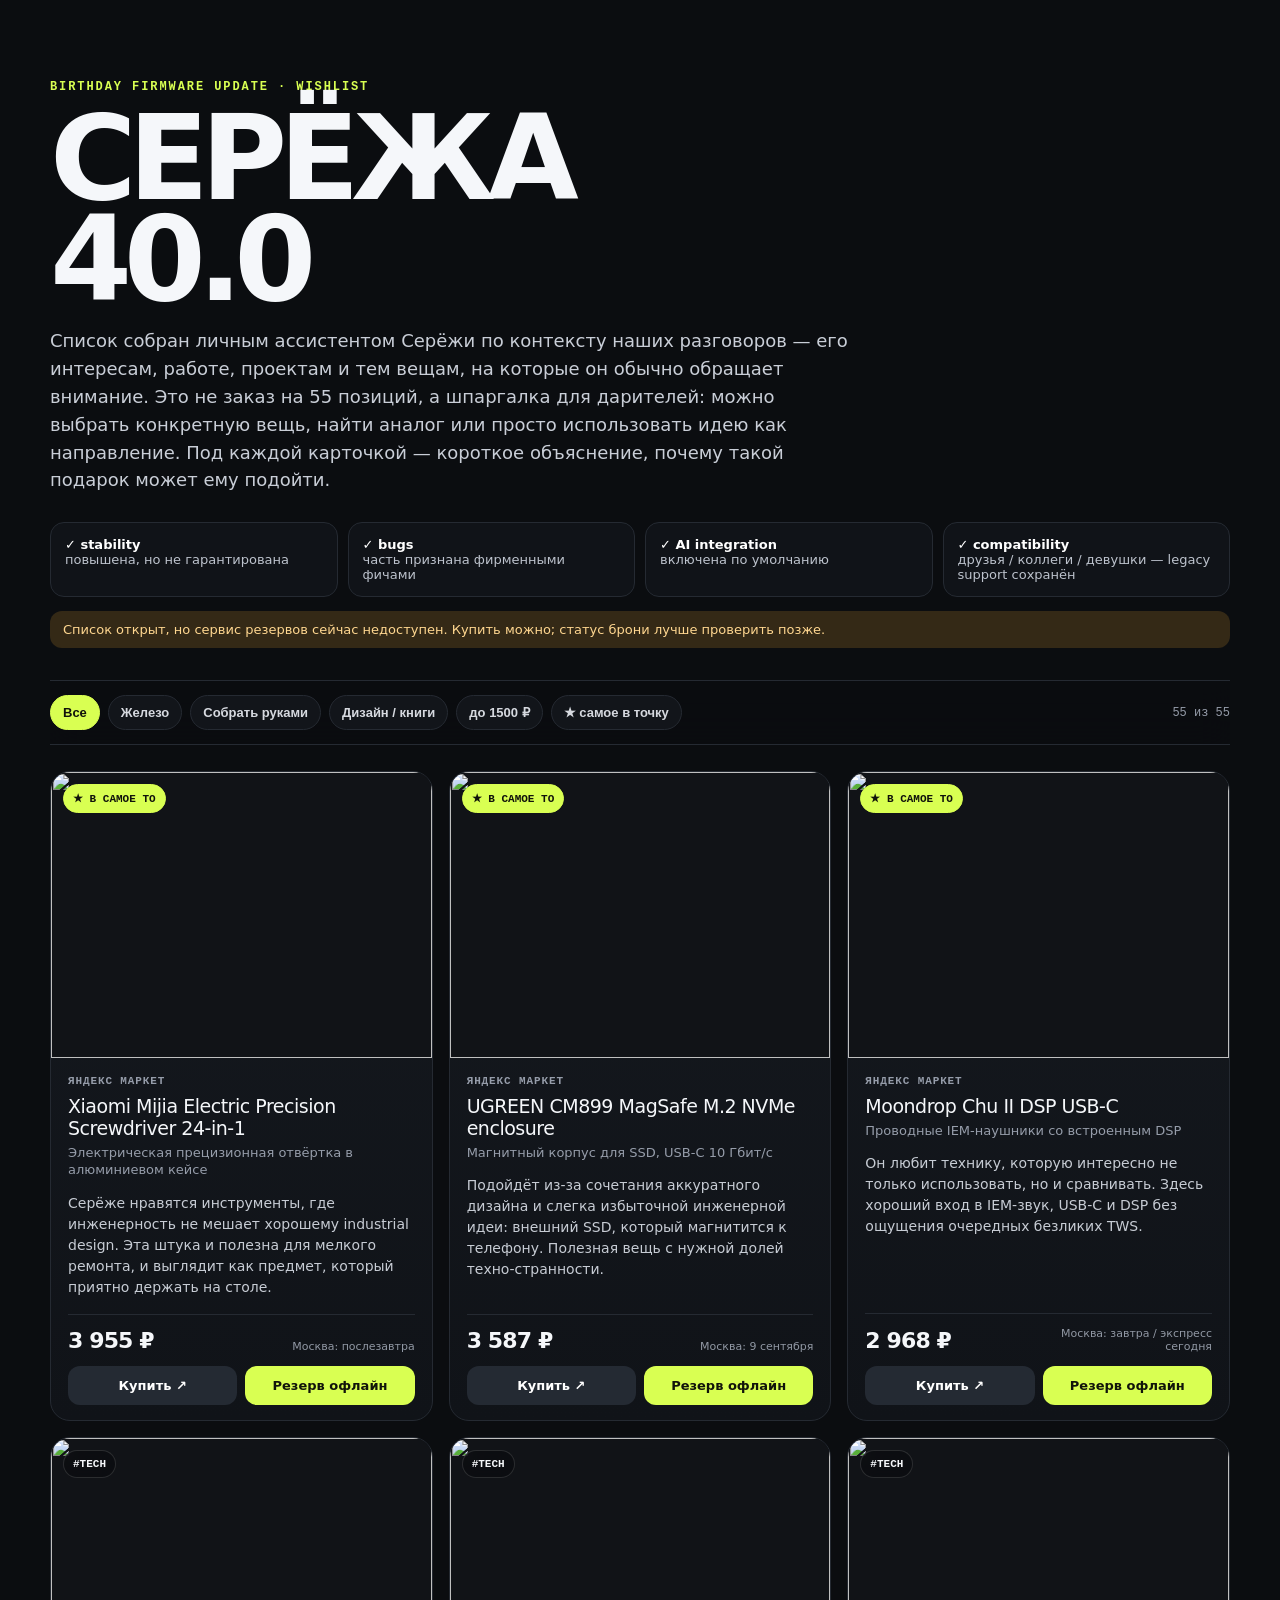
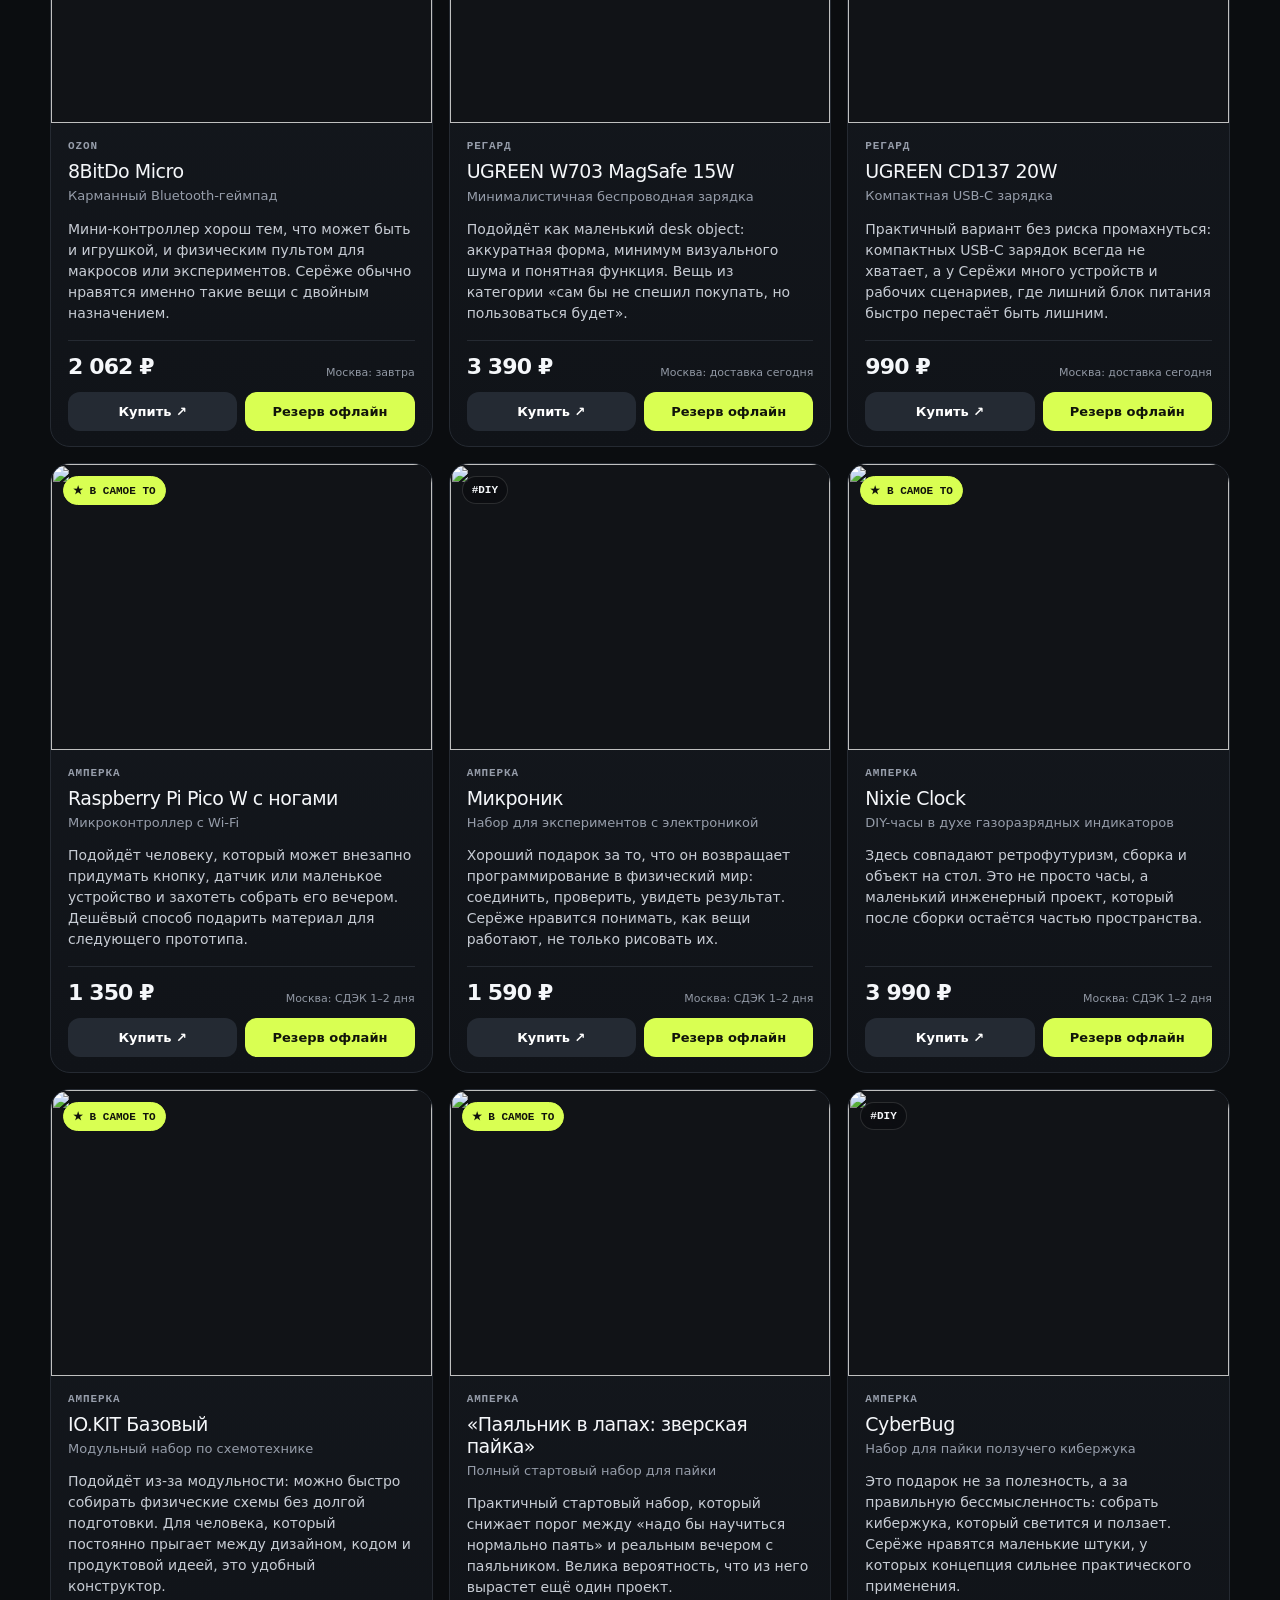
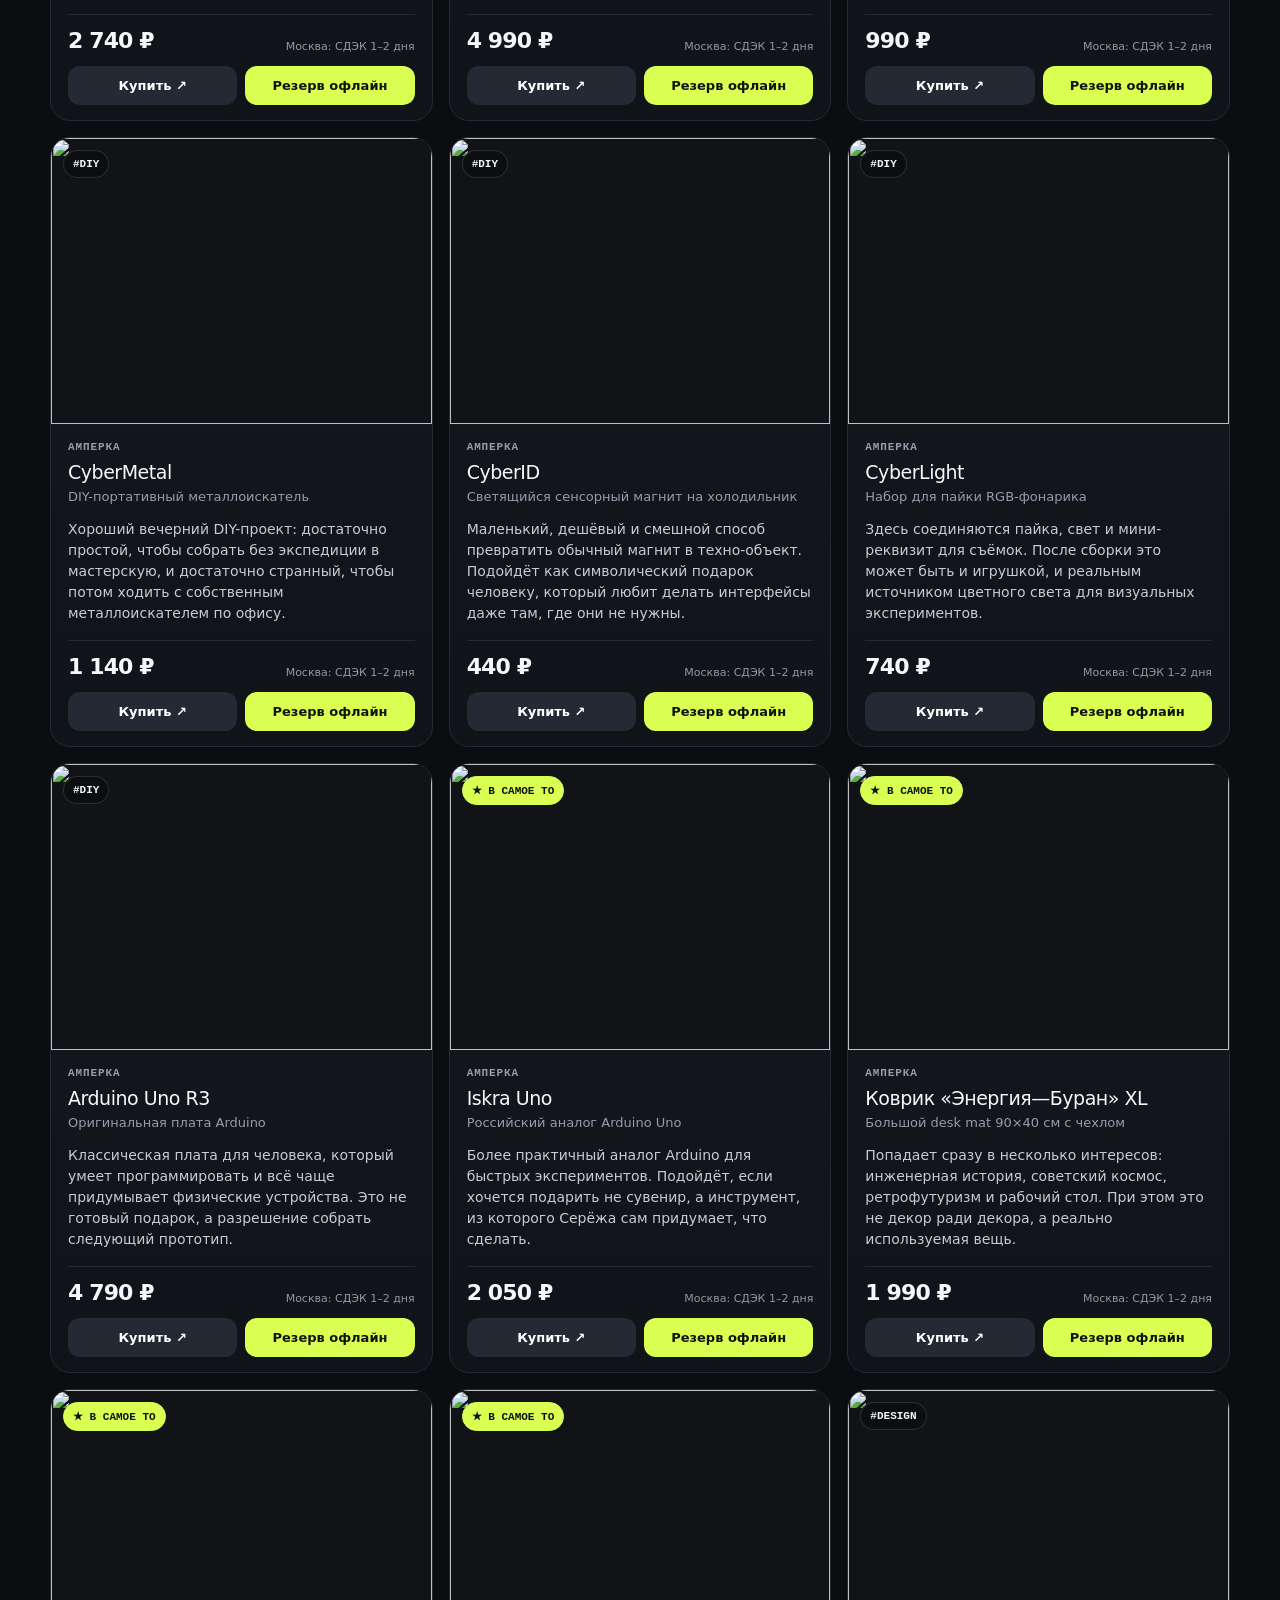
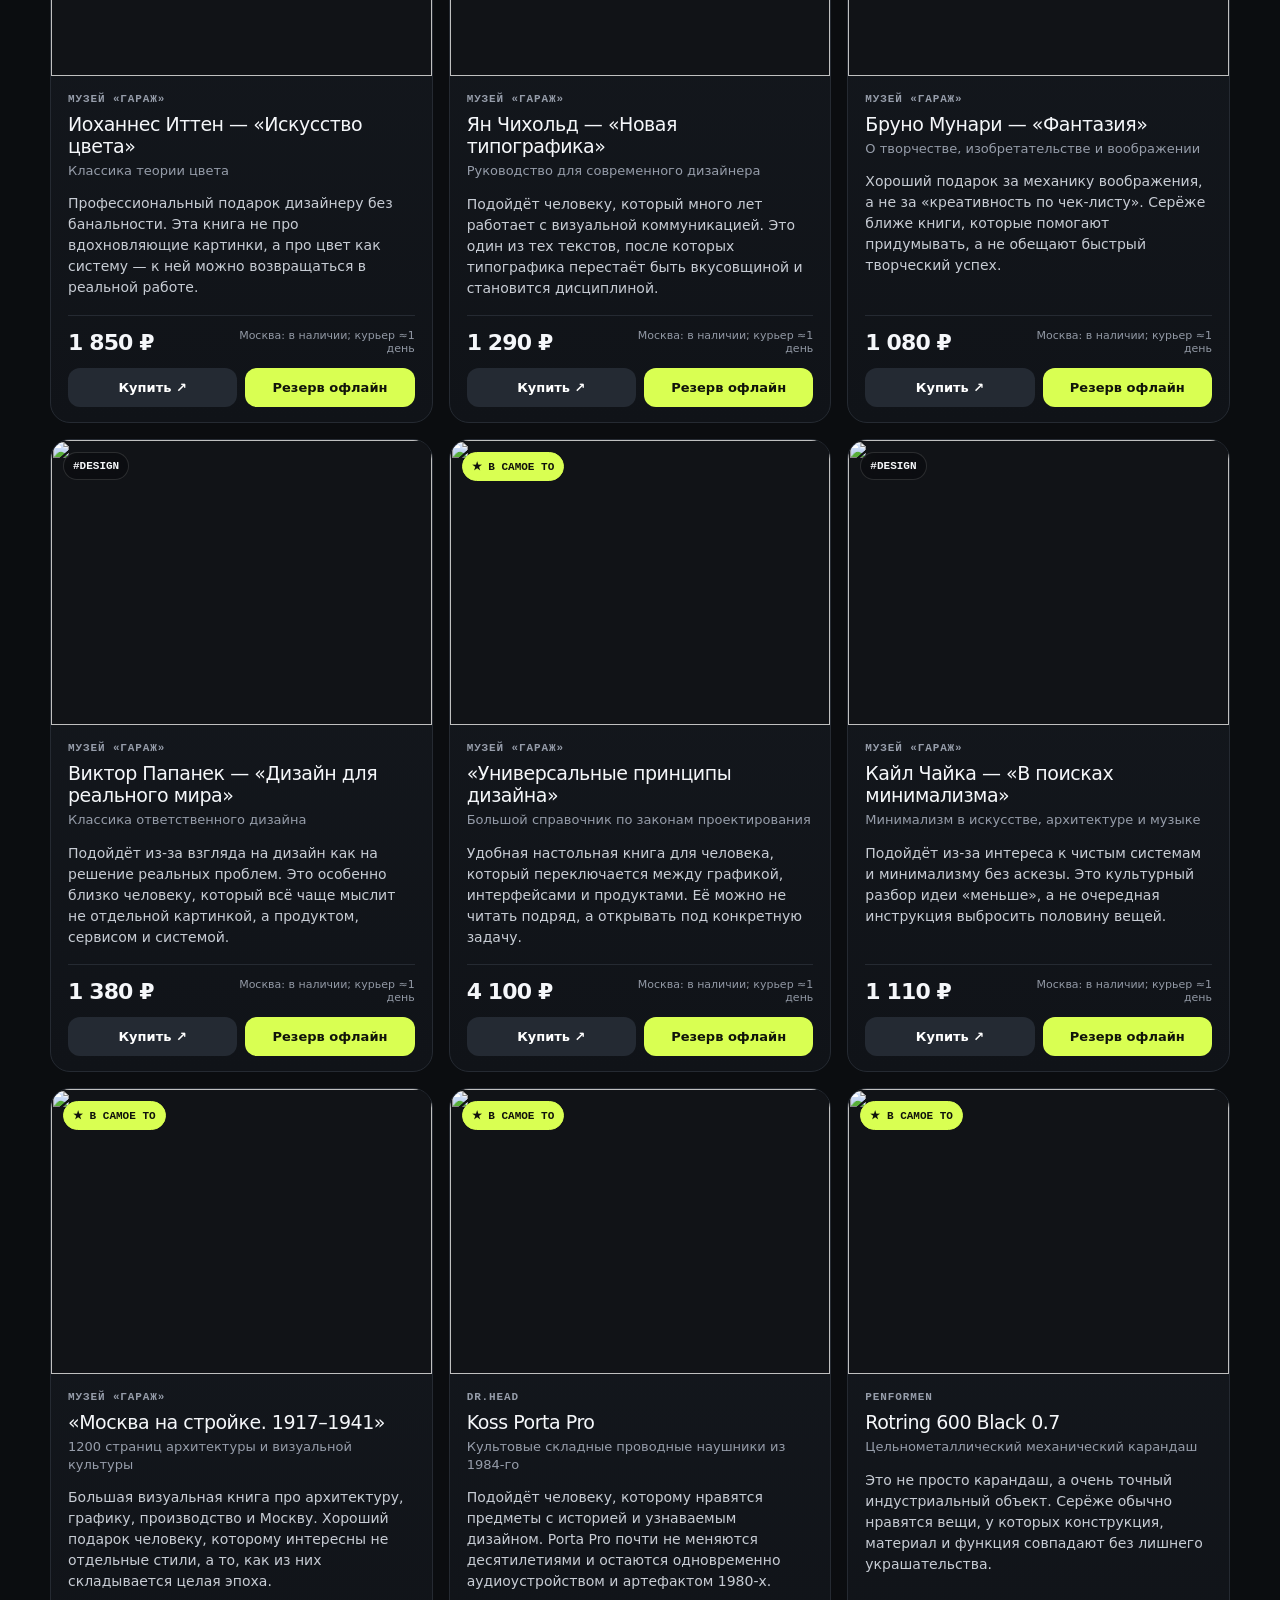
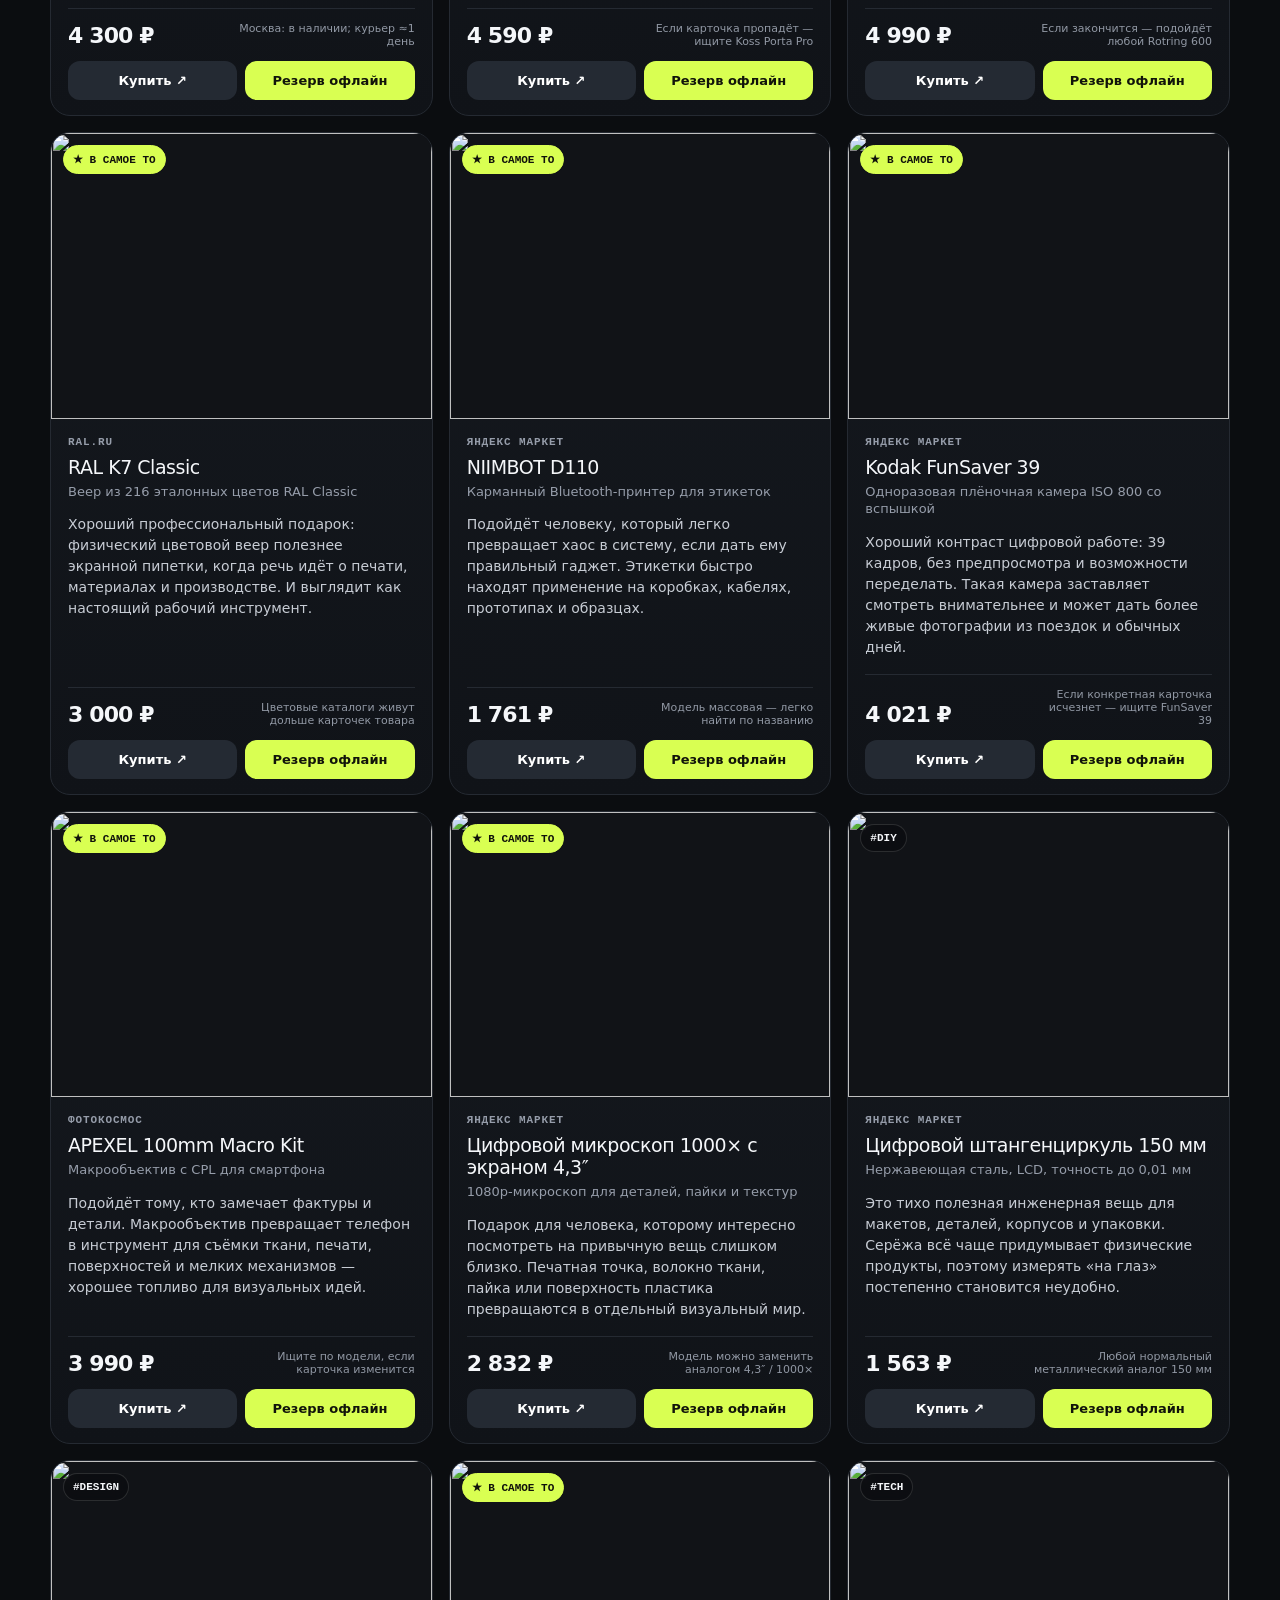
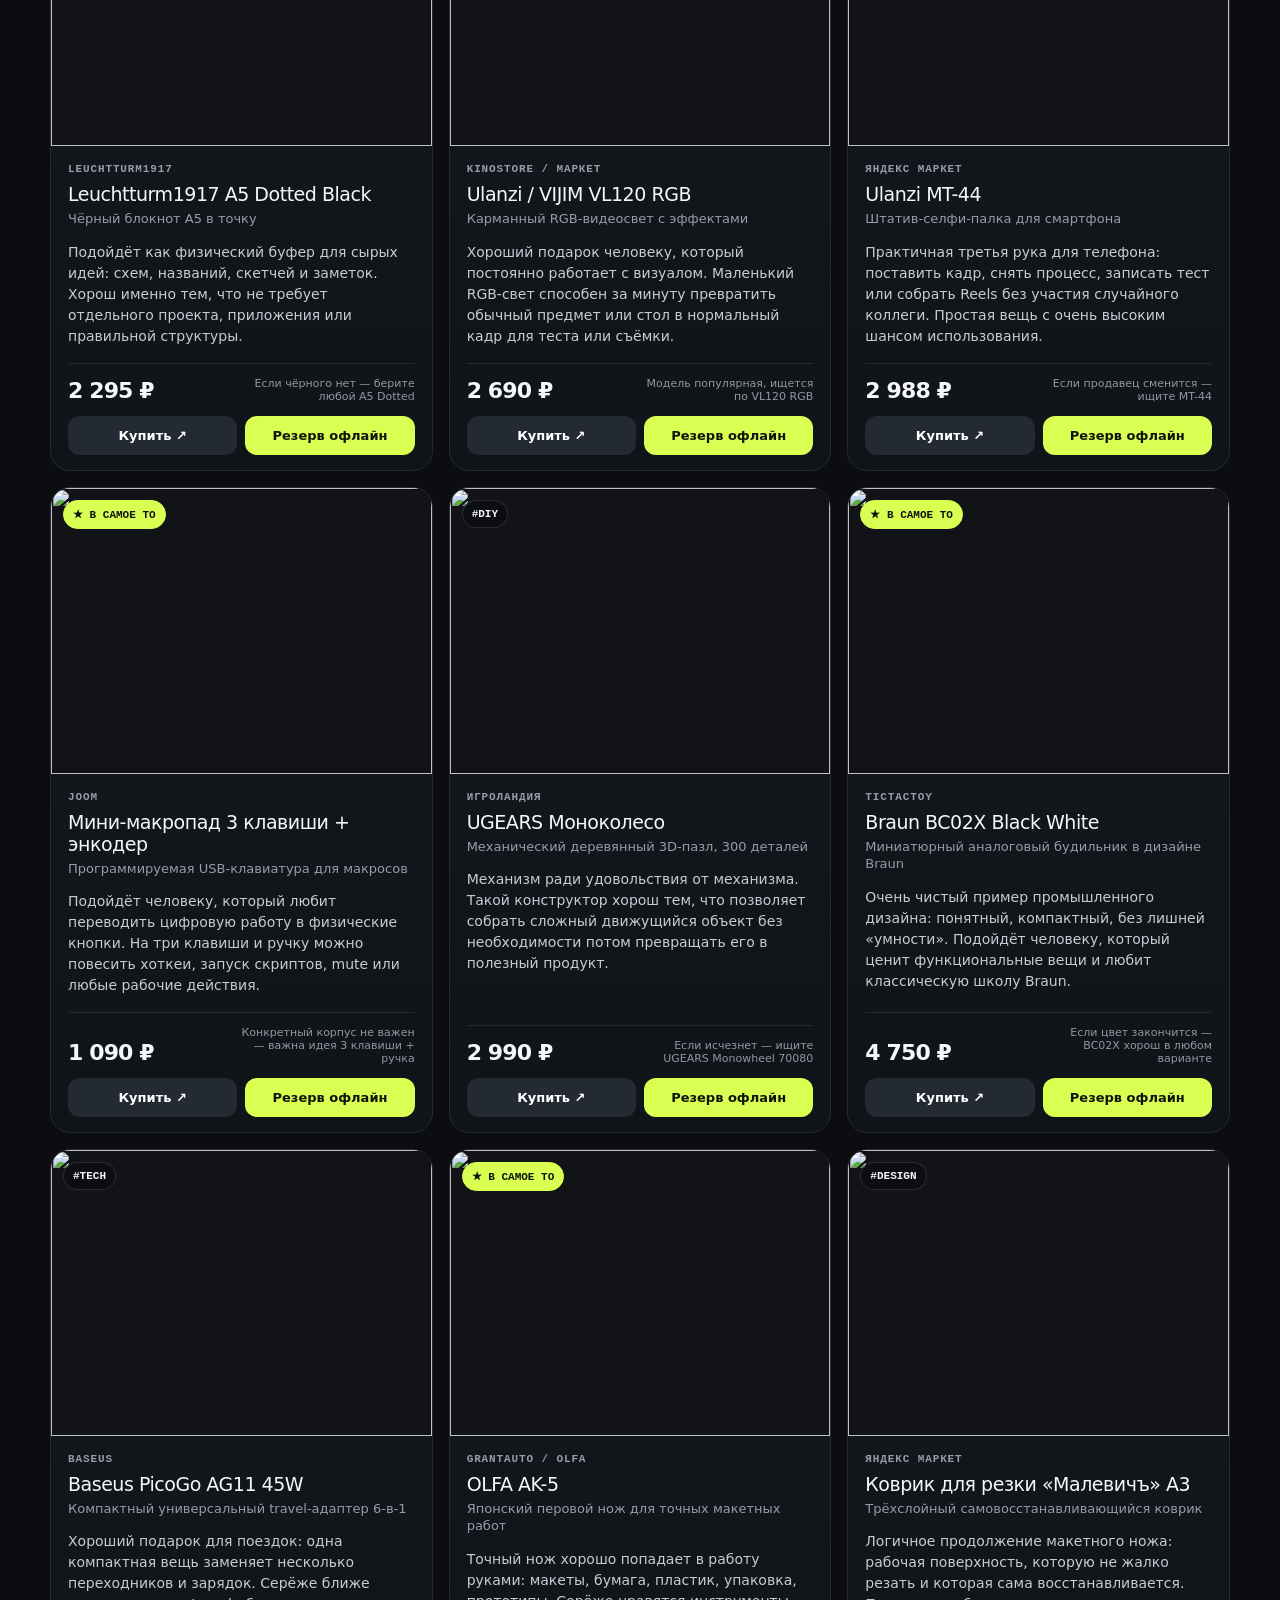
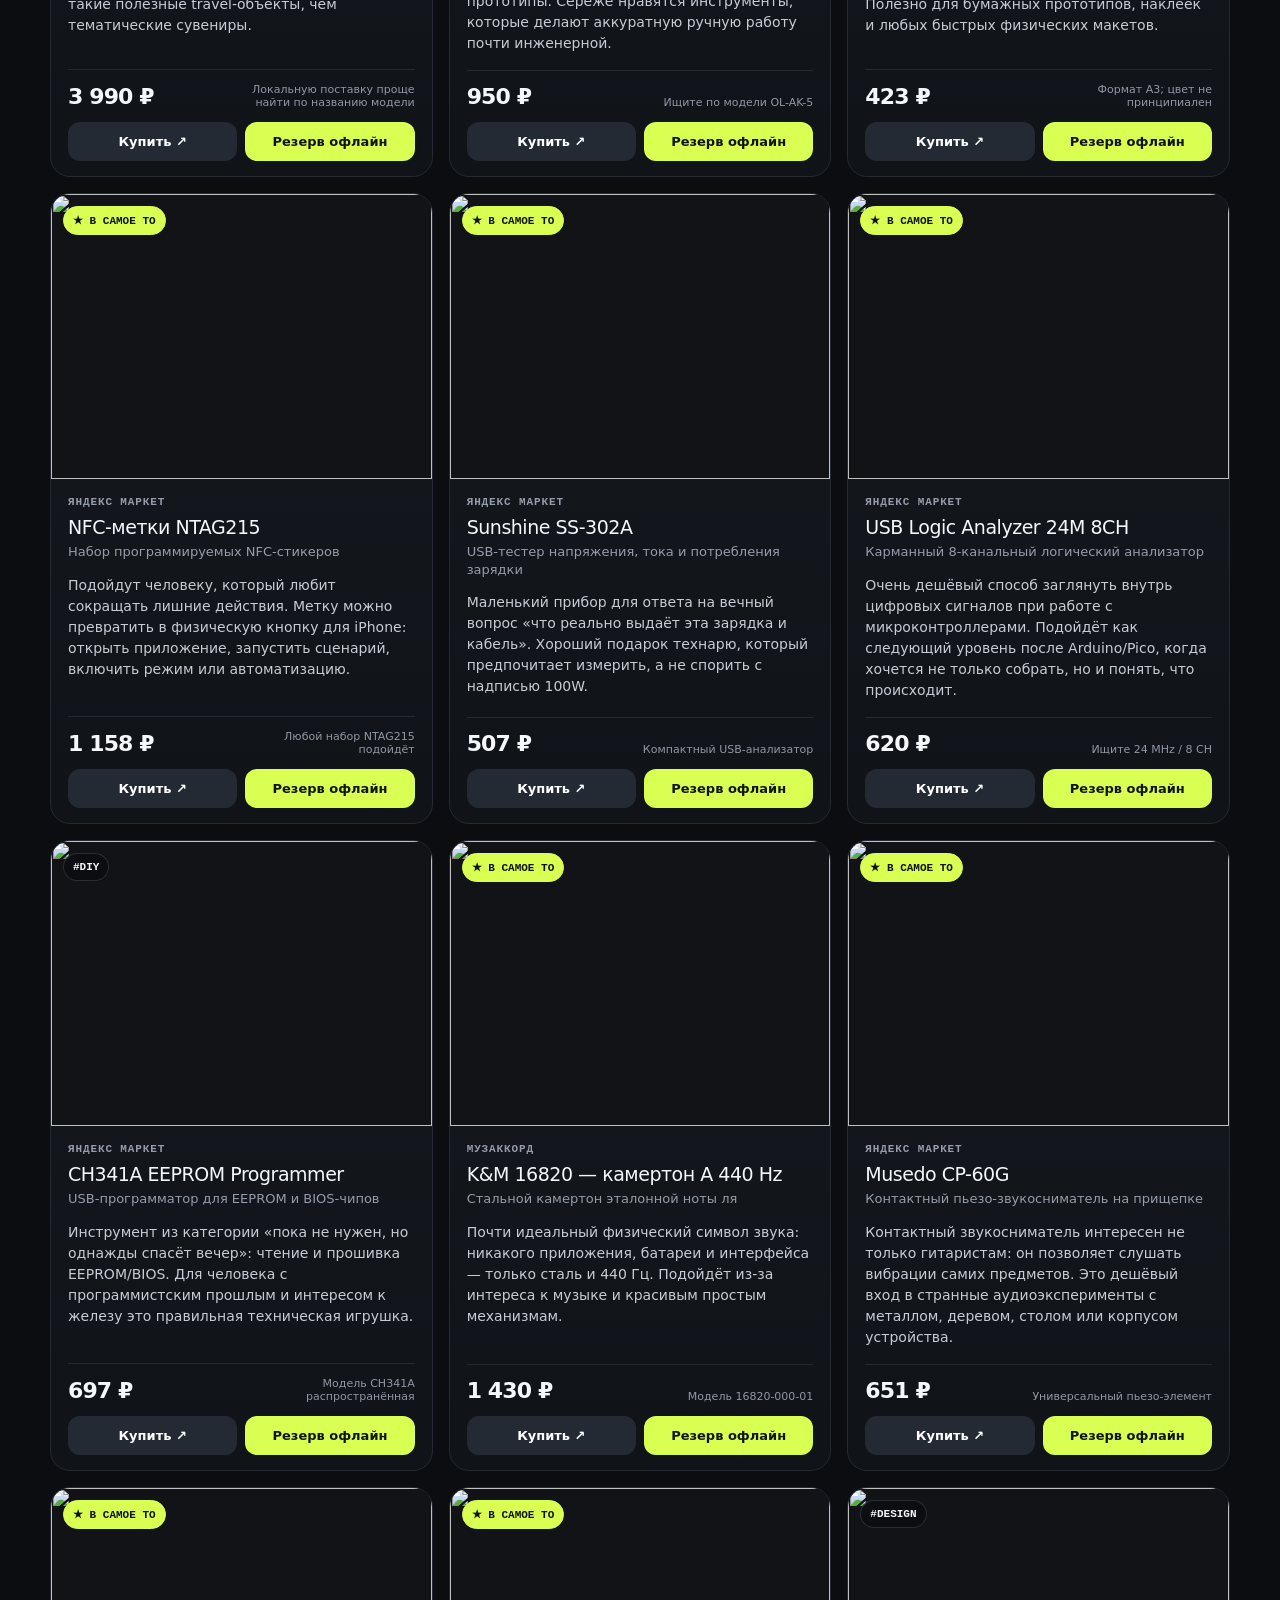
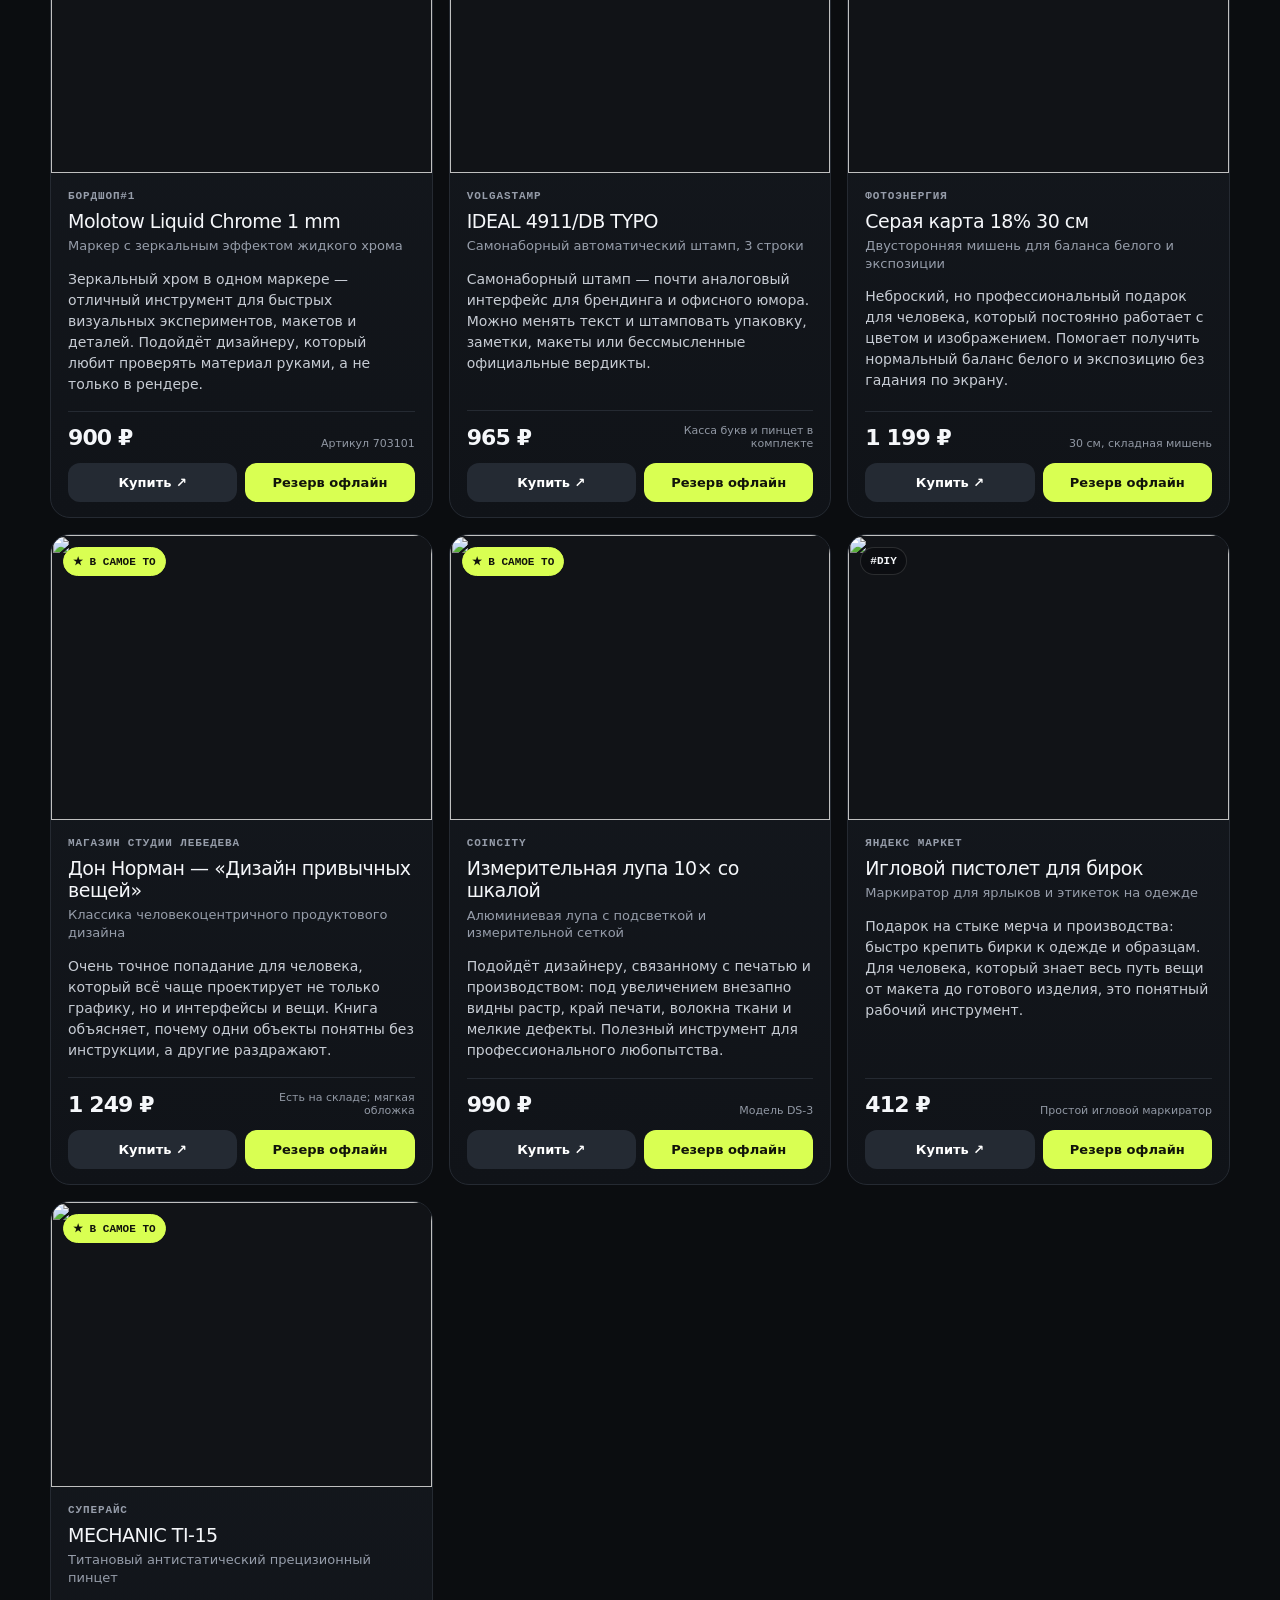
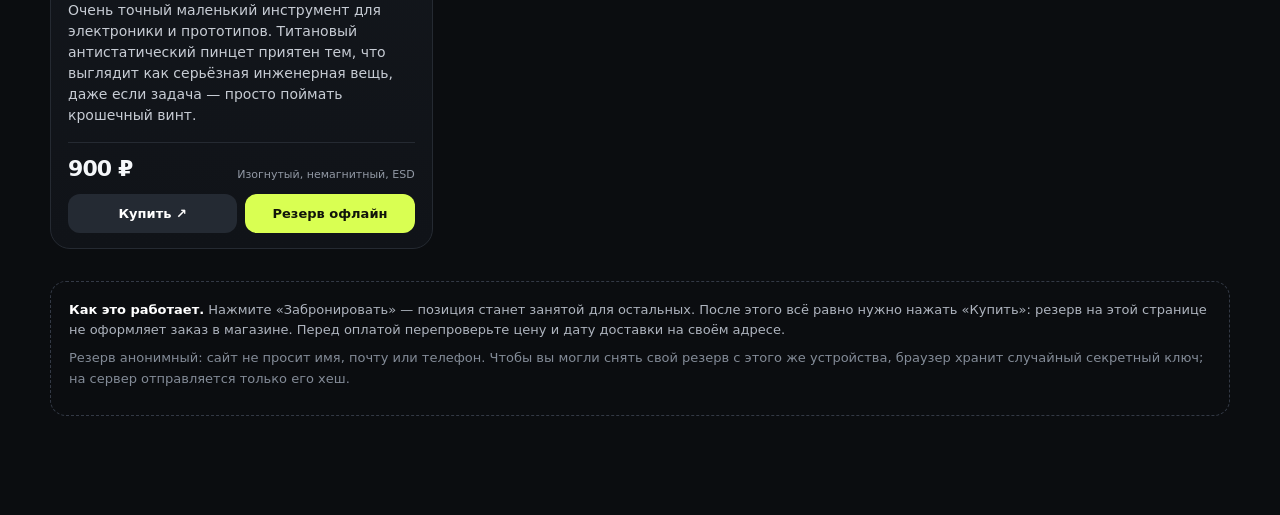
==== 40/index.html @ de63b76a "Refine wishlist intro voice" ====
<!doctype html>
<html lang="ru">
<head>
<meta charset="utf-8">
<meta name="viewport" content="width=device-width,initial-scale=1,viewport-fit=cover">
<meta name="theme-color" content="#0b0d10">
<meta name="apple-mobile-web-app-capable" content="yes">
<meta name="robots" content="noindex,nofollow,noarchive">
<title>Серёжа 40.0 — Wishlist</title>
<style>
:root{--bg:#0b0d10;--card:#12151a;--line:#252a32;--text:#f5f7fa;--muted:#969daa;--acid:#d9ff52;--blue:#b9d3ff}*{box-sizing:border-box}html{background:var(--bg)}body{margin:0;background:radial-gradient(1000px 600px at 20% -10%,#252a19 0,transparent 55%),var(--bg);color:var(--text);font-family:Inter,ui-sans-serif,system-ui,-apple-system,"Segoe UI",sans-serif;-webkit-font-smoothing:antialiased}.wrap{max-width:1220px;margin:auto;padding:28px 20px calc(80px + env(safe-area-inset-bottom))}.hero{padding:52px 0 32px;border-bottom:1px solid var(--line)}.eyebrow{font:700 12px/1.2 ui-monospace,SFMono-Regular,Menlo,monospace;letter-spacing:.16em;color:var(--acid);text-transform:uppercase}.hero h1{font-size:clamp(54px,10vw,118px);line-height:.85;letter-spacing:-.07em;margin:14px 0 18px}.hero p{max-width:800px;color:#c9ced7;font-size:18px;line-height:1.55}.patches{display:grid;grid-template-columns:repeat(4,1fr);gap:10px;margin-top:28px}.patch{border:1px solid var(--line);background:#101318;border-radius:14px;padding:14px;color:#bdc3cd;font-size:13px}.patch b{color:#fff}.toolbar{position:sticky;top:0;z-index:10;background:rgba(11,13,16,.92);backdrop-filter:blur(16px);-webkit-backdrop-filter:blur(16px);padding:14px 0;border-bottom:1px solid var(--line);display:flex;gap:8px;flex-wrap:wrap}.chip{appearance:none;border:1px solid var(--line);background:#12151a;color:#d6d9df;padding:9px 12px;border-radius:999px;cursor:pointer;font-weight:650;font-size:13px}.chip.on{background:var(--acid);color:#10120b;border-color:var(--acid)}.count{margin-left:auto;color:var(--muted);align-self:center;font:12px ui-monospace,monospace}.grid{display:grid;grid-template-columns:repeat(3,minmax(0,1fr));gap:16px;margin-top:26px}.card{overflow:hidden;border:1px solid var(--line);background:linear-gradient(180deg,#15191f,#101318);border-radius:20px;display:flex;flex-direction:column}.pic{aspect-ratio:4/3;background:#111317;position:relative;overflow:hidden}.pic img{width:100%;height:100%;object-fit:contain;background:#111317;display:block}.badge{position:absolute;left:12px;top:12px;background:rgba(11,13,16,.82);backdrop-filter:blur(8px);border:1px solid rgba(255,255,255,.13);border-radius:999px;padding:7px 9px;font:700 11px ui-monospace,monospace}.badge.star{color:#10120b;background:var(--acid);border-color:var(--acid)}.body{padding:17px 17px 15px;display:flex;flex:1;flex-direction:column}.shop{font:700 11px ui-monospace,monospace;color:var(--muted);text-transform:uppercase;letter-spacing:.08em}.title{font-size:19px;line-height:1.16;letter-spacing:-.025em;margin:8px 0 5px}.sub{color:#969daa;font-size:13px;line-height:1.35}.why{color:#c7ccd4;font-size:14px;line-height:1.5;margin:14px 0 16px}.meta{margin-top:auto;border-top:1px solid var(--line);padding-top:13px;display:flex;justify-content:space-between;gap:12px;align-items:flex-end}.price{font-size:22px;font-weight:800;letter-spacing:-.04em}.delivery{font-size:11px;color:#9198a4;text-align:right;max-width:52%}.actions{display:grid;grid-template-columns:1fr 1fr;gap:8px;margin-top:13px}.btn{border:0;border-radius:12px;padding:12px 10px;font-weight:780;cursor:pointer;text-align:center;text-decoration:none;font-size:13px;font-family:inherit}.buy{background:#242a33;color:white}.reserve{background:var(--acid);color:#11140a}.reserve.taken{background:#272b31;color:#767d87;cursor:not-allowed}.reserve.mine{background:#243348;color:var(--blue)}.reserve:disabled{cursor:not-allowed}.note{margin-top:32px;padding:18px;border:1px dashed #333945;border-radius:16px;color:#aeb4be;font-size:13px;line-height:1.55}.note b{color:#fff}.privacy{display:block;margin-top:8px;color:#838b97}.toast{position:fixed;right:20px;bottom:calc(20px + env(safe-area-inset-bottom));left:20px;margin:auto;max-width:520px;background:#20252d;color:white;border:1px solid #3a414c;padding:13px 16px;border-radius:12px;z-index:200;opacity:0;transform:translateY(15px);pointer-events:none;transition:.2s;text-align:center}.toast.show{opacity:1;transform:none}.reservedCard{opacity:.72}.reservedCard .pic:after{content:"ЗАБРОНИРОВАНО";position:absolute;inset:auto 12px 12px 12px;background:rgba(11,13,16,.86);color:#f0f2f5;border:1px solid #3a4049;border-radius:11px;padding:10px;text-align:center;font:800 11px ui-monospace,monospace;letter-spacing:.08em}.offline{display:none;margin-top:14px;padding:11px 13px;border-radius:12px;background:#342916;color:#ffd790;font-size:13px}.offline.show{display:block}@media(max-width:900px){.grid{grid-template-columns:repeat(2,1fr)}.patches{grid-template-columns:repeat(2,1fr)}}@media(max-width:610px){.wrap{padding:18px 14px calc(60px + env(safe-area-inset-bottom))}.hero{padding-top:34px}.hero p{font-size:16px}.grid{grid-template-columns:1fr}.patches{grid-template-columns:1fr}.count{width:100%;margin-left:3px}.toolbar{top:0}.actions{grid-template-columns:1fr 1fr}.btn{padding:13px 8px}}
</style>
</head>
<body>
<div class="wrap">
<section class="hero">
  <div class="eyebrow">Birthday firmware update · wishlist</div>
  <h1>СЕРЁЖА<br>40.0</h1>
  <p>Список собран личным ассистентом Серёжи по контексту наших разговоров — его интересам, работе, проектам и тем вещам, на которые он обычно обращает внимание. Это не заказ на 55 позиций, а шпаргалка для дарителей: можно выбрать конкретную вещь, найти аналог или просто использовать идею как направление. Под каждой карточкой — короткое объяснение, почему такой подарок может ему подойти.</p>
  <div class="patches">
    <div class="patch"><b>✓ stability</b><br>повышена, но не гарантирована</div>
    <div class="patch"><b>✓ bugs</b><br>часть признана фирменными фичами</div>
    <div class="patch"><b>✓ AI integration</b><br>включена по умолчанию</div>
    <div class="patch"><b>✓ compatibility</b><br>друзья / коллеги / девушки — legacy support сохранён</div>
  </div>
  <div class="offline" id="offline">Список открыт, но сервис резервов сейчас недоступен. Купить можно; статус брони лучше проверить позже.</div>
</section>
<div class="toolbar">
  <button class="chip on" data-filter="all">Все</button>
  <button class="chip" data-filter="tech">Железо</button>
  <button class="chip" data-filter="diy">Собрать руками</button>
  <button class="chip" data-filter="design">Дизайн / книги</button>
  <button class="chip" data-filter="cheap">до 1500 ₽</button>
  <button class="chip" data-filter="star">★ самое в точку</button>
  <span class="count" id="count"></span>
</div>
<main class="grid" id="grid"></main>
<div class="note"><b>Как это работает.</b> Нажмите «Забронировать» — позиция станет занятой для остальных. После этого всё равно нужно нажать «Купить»: резерв на этой странице не оформляет заказ в магазине. Перед оплатой перепроверьте цену и дату доставки на своём адресе.<span class="privacy">Резерв анонимный: сайт не просит имя, почту или телефон. Чтобы вы могли снять свой резерв с этого же устройства, браузер хранит случайный секретный ключ; на сервер отправляется только его хеш.</span><span class="privacy" id="verified"></span></div>
</div>
<div class="toast" id="toast"></div>
<script src="/40/gifts.js?v=55-20260908"></script>
<script>
const SB='https://ojnlygmerorlsmrcaarf.supabase.co';
const KEY='sb_publishable_xZj-Mhacd6DxAbn6kfJBHQ_Qh79EuW_';
const IMG='https://ojnlygmerorlsmrcaarf.supabase.co/functions/v1/birthday40-wishlist?img=';
const SPECIAL_IMAGES={
  'ral-k7':'https://www.ral-farben.de/img/farbwelt/ral-classic/ral-k7-farbfaecher/ral-k7-colour-fan-raw-color-edition-teaser.jpg'
};
const gifts=Array.isArray(window.WISHLIST_GIFTS)?window.WISHLIST_GIFTS:[];
const catalogMeta=window.WISHLIST_META||{};
let reservations=new Set(),filter='all',apiOK=true,busy=new Set();
const grid=document.getElementById('grid'),count=document.getElementById('count'),toast=document.getElementById('toast'),offline=document.getElementById('offline'),verified=document.getElementById('verified');
const money=n=>new Intl.NumberFormat('ru-RU').format(n)+' ₽';
const key=c=>'s40_'+c;
const getLocal=k=>{try{return localStorage.getItem(k)}catch{return null}};
const setLocal=(k,v)=>{try{localStorage.setItem(k,v);return true}catch{return false}};
const delLocal=k=>{try{localStorage.removeItem(k)}catch{}};
function storageWorks(){const k='s40_test_'+Date.now();try{localStorage.setItem(k,'1');localStorage.removeItem(k);return true}catch{return false}}
function mine(c){return !!getLocal(key(c))}
function say(t){toast.textContent=t;toast.classList.add('show');setTimeout(()=>toast.classList.remove('show'),3000)}
function pass(g){if(filter==='all')return true;if(filter==='cheap')return g.price<=1500;if(filter==='star')return !!g.star;return g.category===filter}
function imageSrc(g){return g.imageSrc||SPECIAL_IMAGES[g.code]||IMG+encodeURIComponent(g.code)}
function render(){const list=gifts.filter(pass);count.textContent=list.length+' из '+gifts.length;let h='';for(const g of list){const taken=reservations.has(g.code),own=taken&&mine(g.code),loading=busy.has(g.code);h+='<article class="card '+(taken?'reservedCard':'')+'"><div class="pic"><img loading="lazy" src="'+imageSrc(g)+'" alt=""><div class="badge '+(g.star?'star':'')+'">'+(g.star?'★ В САМОЕ ТО':'#'+g.category.toUpperCase())+'</div></div><div class="body"><div class="shop">'+g.shop+'</div><div class="title">'+g.title+'</div><div class="sub">'+g.subtitle+'</div><div class="why">'+g.why+'</div><div class="meta"><div class="price">'+money(g.price)+'</div><div class="delivery">'+g.delivery+'</div></div><div class="actions"><a class="btn buy" href="'+g.buyUrl+'" target="_blank" rel="noopener noreferrer">Купить ↗</a><button class="btn reserve '+(taken?(own?'mine':'taken'):'')+'" data-code="'+g.code+'" '+((taken&&!own)||!apiOK||loading?'disabled':'')+'>'+(loading?'Секунду…':taken?(own?'Снять мой резерв':'Уже забрали'):(apiOK?'Забронировать':'Резерв офлайн'))+'</button></div></div></article>'}grid.innerHTML=h;document.querySelectorAll('[data-code]').forEach(b=>b.onclick=()=>act(b.dataset.code))}
async function rpc(fn,body={}){const r=await fetch(SB+'/rest/v1/rpc/'+fn,{method:'POST',headers:{'apikey':KEY,'content-type':'application/json'},body:JSON.stringify(body),cache:'no-store'});if(!r.ok){const t=await r.text();throw new Error(t||('HTTP '+r.status))}const text=await r.text();return text?JSON.parse(text):null}
async function sha256(s){const d=await crypto.subtle.digest('SHA-256',new TextEncoder().encode(s));return Array.from(new Uint8Array(d)).map(x=>x.toString(16).padStart(2,'0')).join('')}
async function status(){try{const j=await rpc('birthday40_status');reservations=new Set(Array.isArray(j)?j:[]);apiOK=true;offline.classList.remove('show')}catch{apiOK=false;offline.classList.add('show')}render()}
async function act(code){if(!apiOK||busy.has(code))return;if(reservations.has(code)&&mine(code)){await unreserve(code);return}if(reservations.has(code)){say('Эту позицию уже забрали.');return}if(!storageWorks()){say('Браузер блокирует локальное хранилище. Откройте страницу в обычном режиме браузера, чтобы резерв можно было потом снять.');return}busy.add(code);render();try{const token=crypto.randomUUID()+crypto.randomUUID();const tokenHash=await sha256(token);await rpc('birthday40_reserve',{p_gift_code:code,p_reserved_by:'anonymous',p_token_hash:tokenHash});if(!setLocal(key(code),token)){say('Резерв создан, но браузер не сохранил ключ для его снятия.');}else{say('Забронировано. Теперь не забудьте купить :)')}await status()}catch{say('Не получилось: возможно, подарок уже успели забрать.');await status()}finally{busy.delete(code);render()}}
async function unreserve(code){if(!confirm('Снять ваш резерв с этого подарка?'))return;const token=getLocal(key(code));if(!token){say('На этом устройстве нет ключа резерва.');return}busy.add(code);render();try{const ok=await rpc('birthday40_unreserve',{p_gift_code:code,p_token_hash:await sha256(token)});if(ok){delLocal(key(code));say('Резерв снят')}else{say('Не удалось снять резерв')}await status()}catch{say('Не удалось снять резерв')}finally{busy.delete(code);render()}}
document.querySelectorAll('.chip').forEach(c=>c.onclick=()=>{document.querySelectorAll('.chip').forEach(x=>x.classList.remove('on'));c.classList.add('on');filter=c.dataset.filter;render()});
if(catalogMeta.verifiedAt){const d=new Date(catalogMeta.verifiedAt+'T12:00:00');verified.textContent='Каталог проверен: '+new Intl.DateTimeFormat('ru-RU',{day:'2-digit',month:'2-digit',year:'numeric'}).format(d)+' · Москва.'}
render();status();setInterval(status,30000);
</script>
</body>
</html>
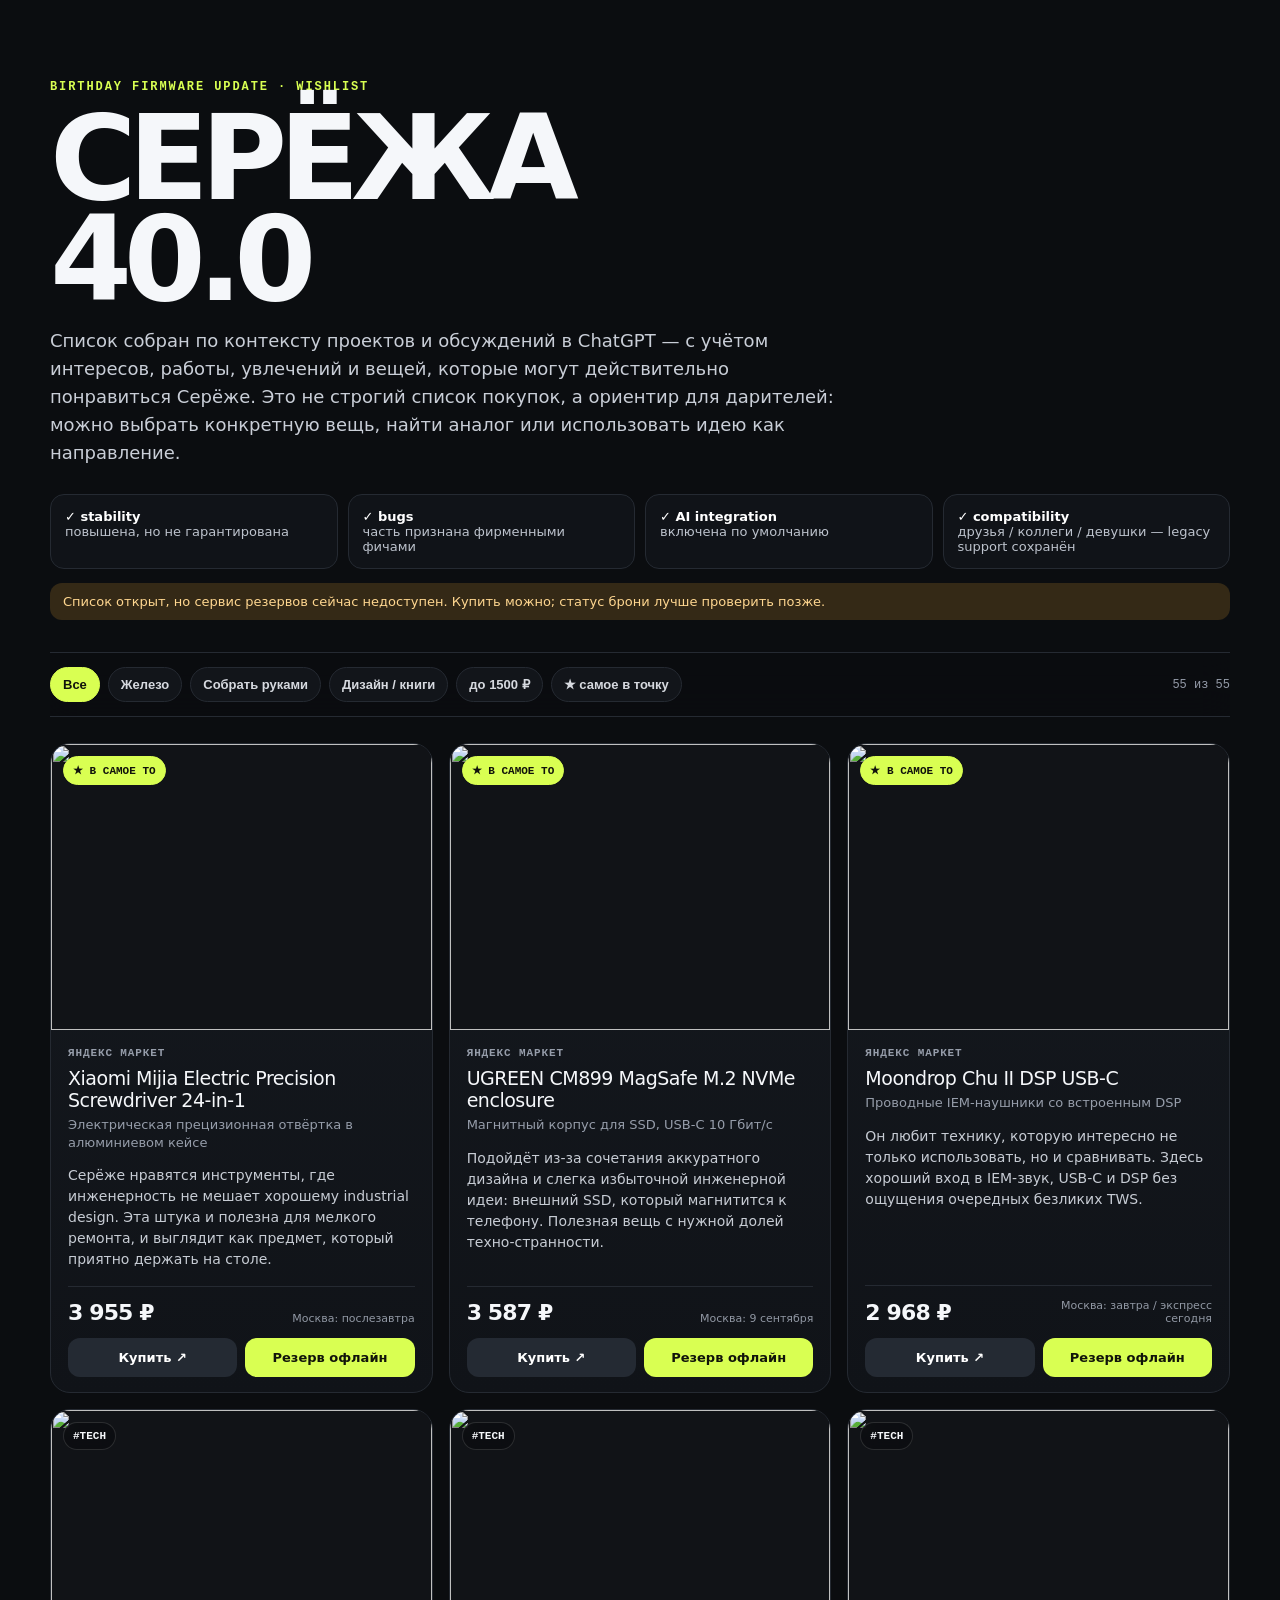
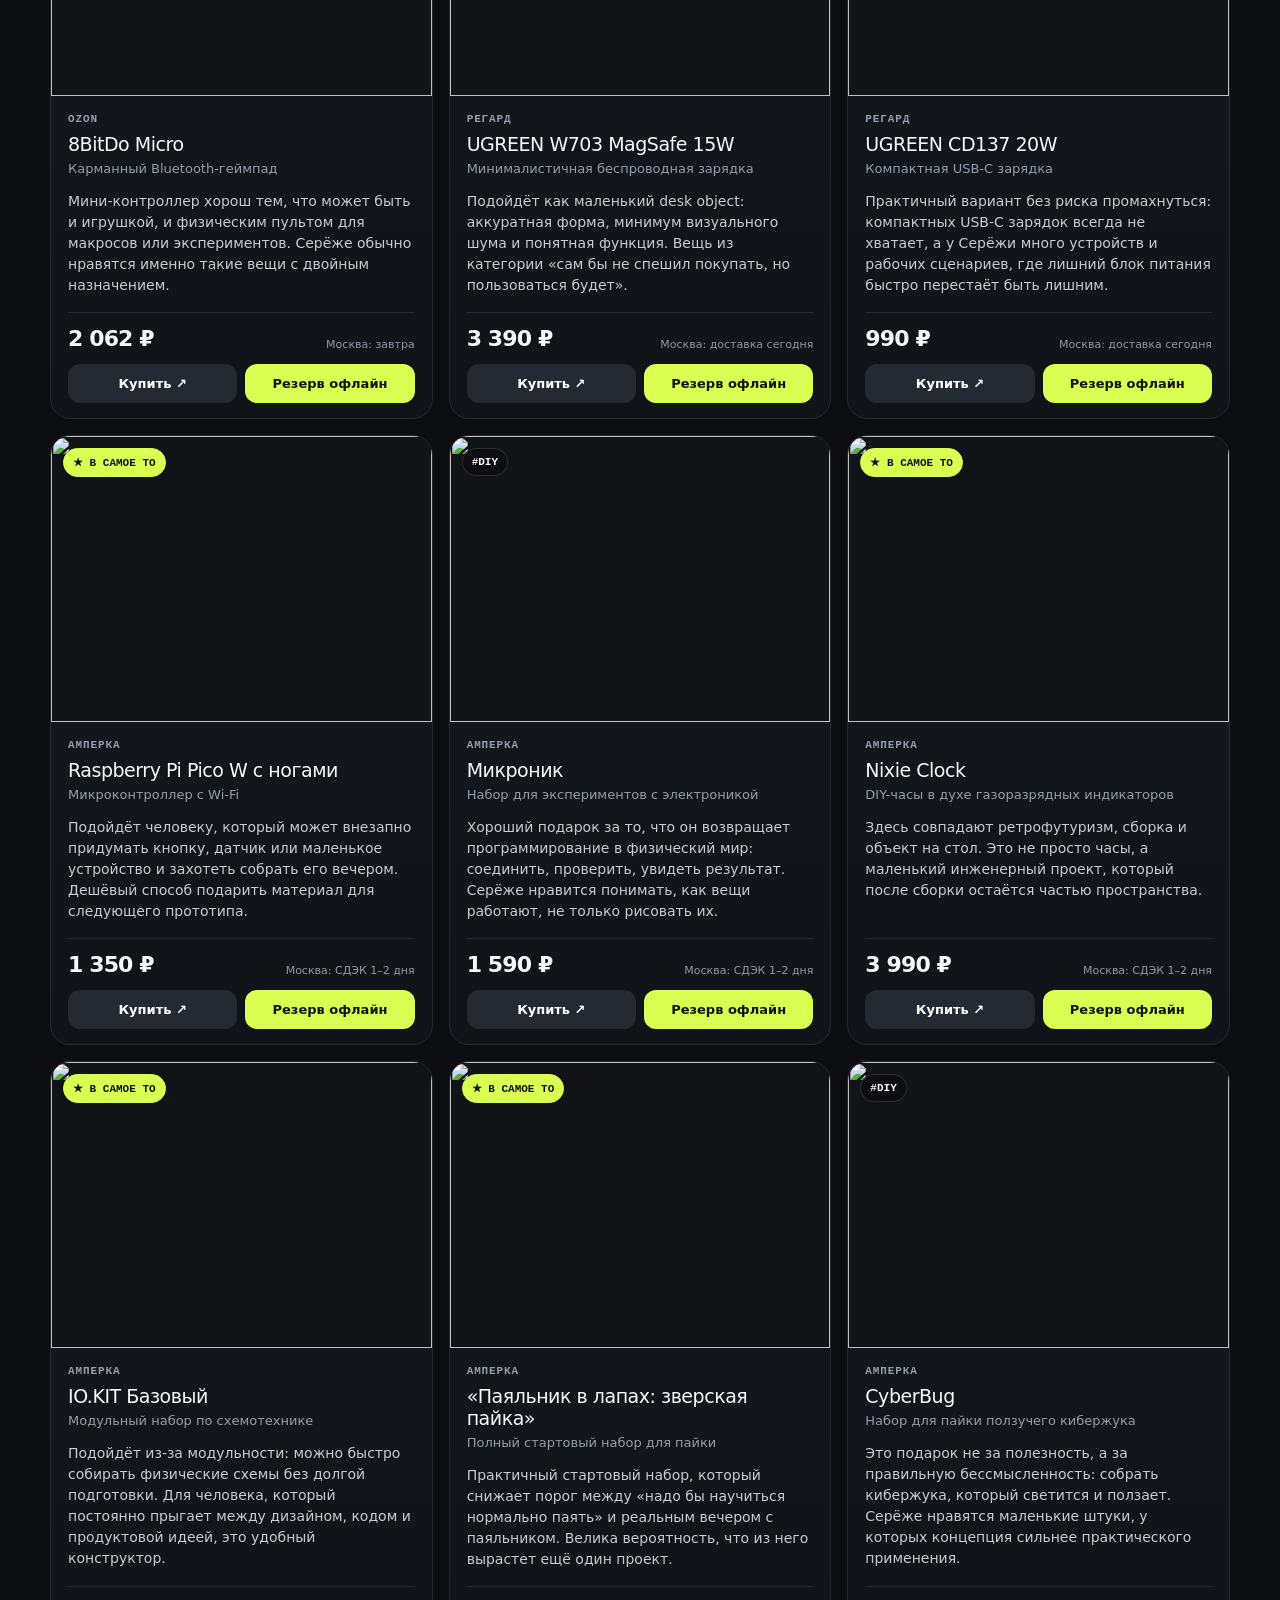
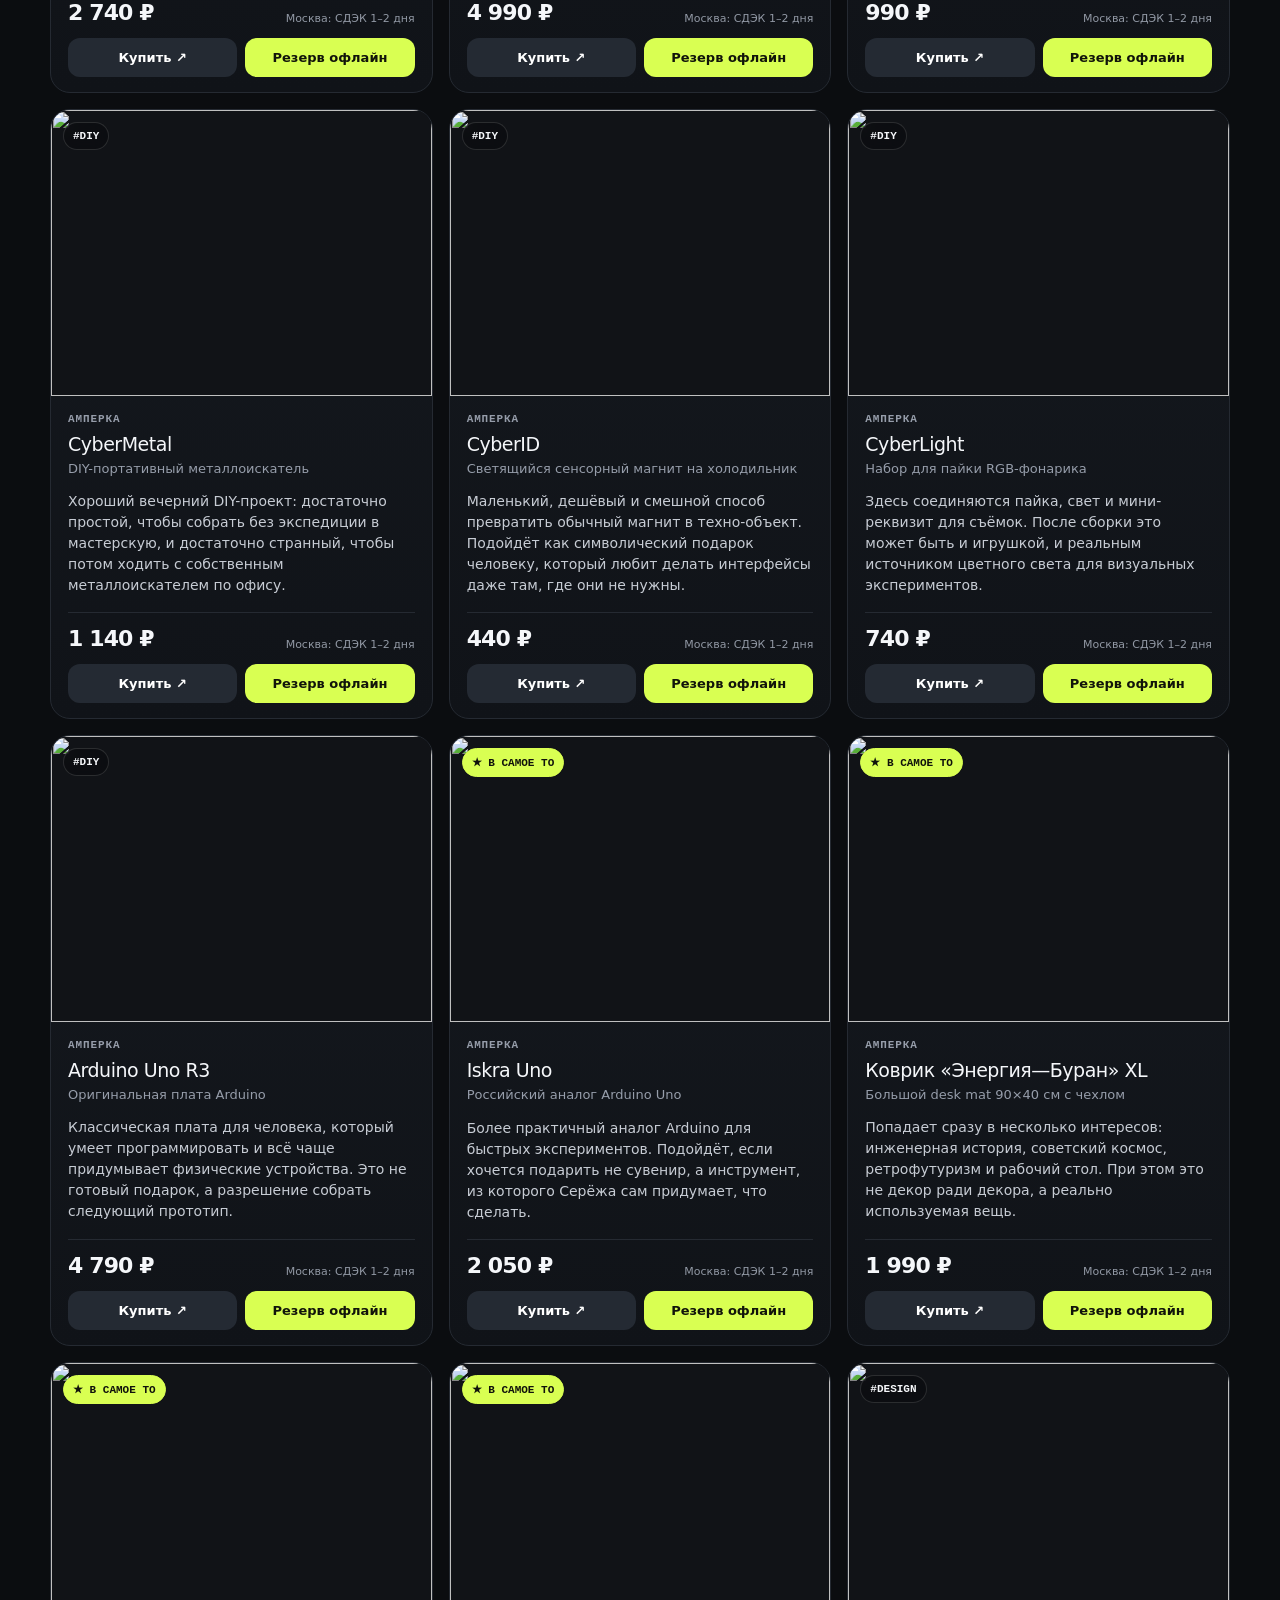
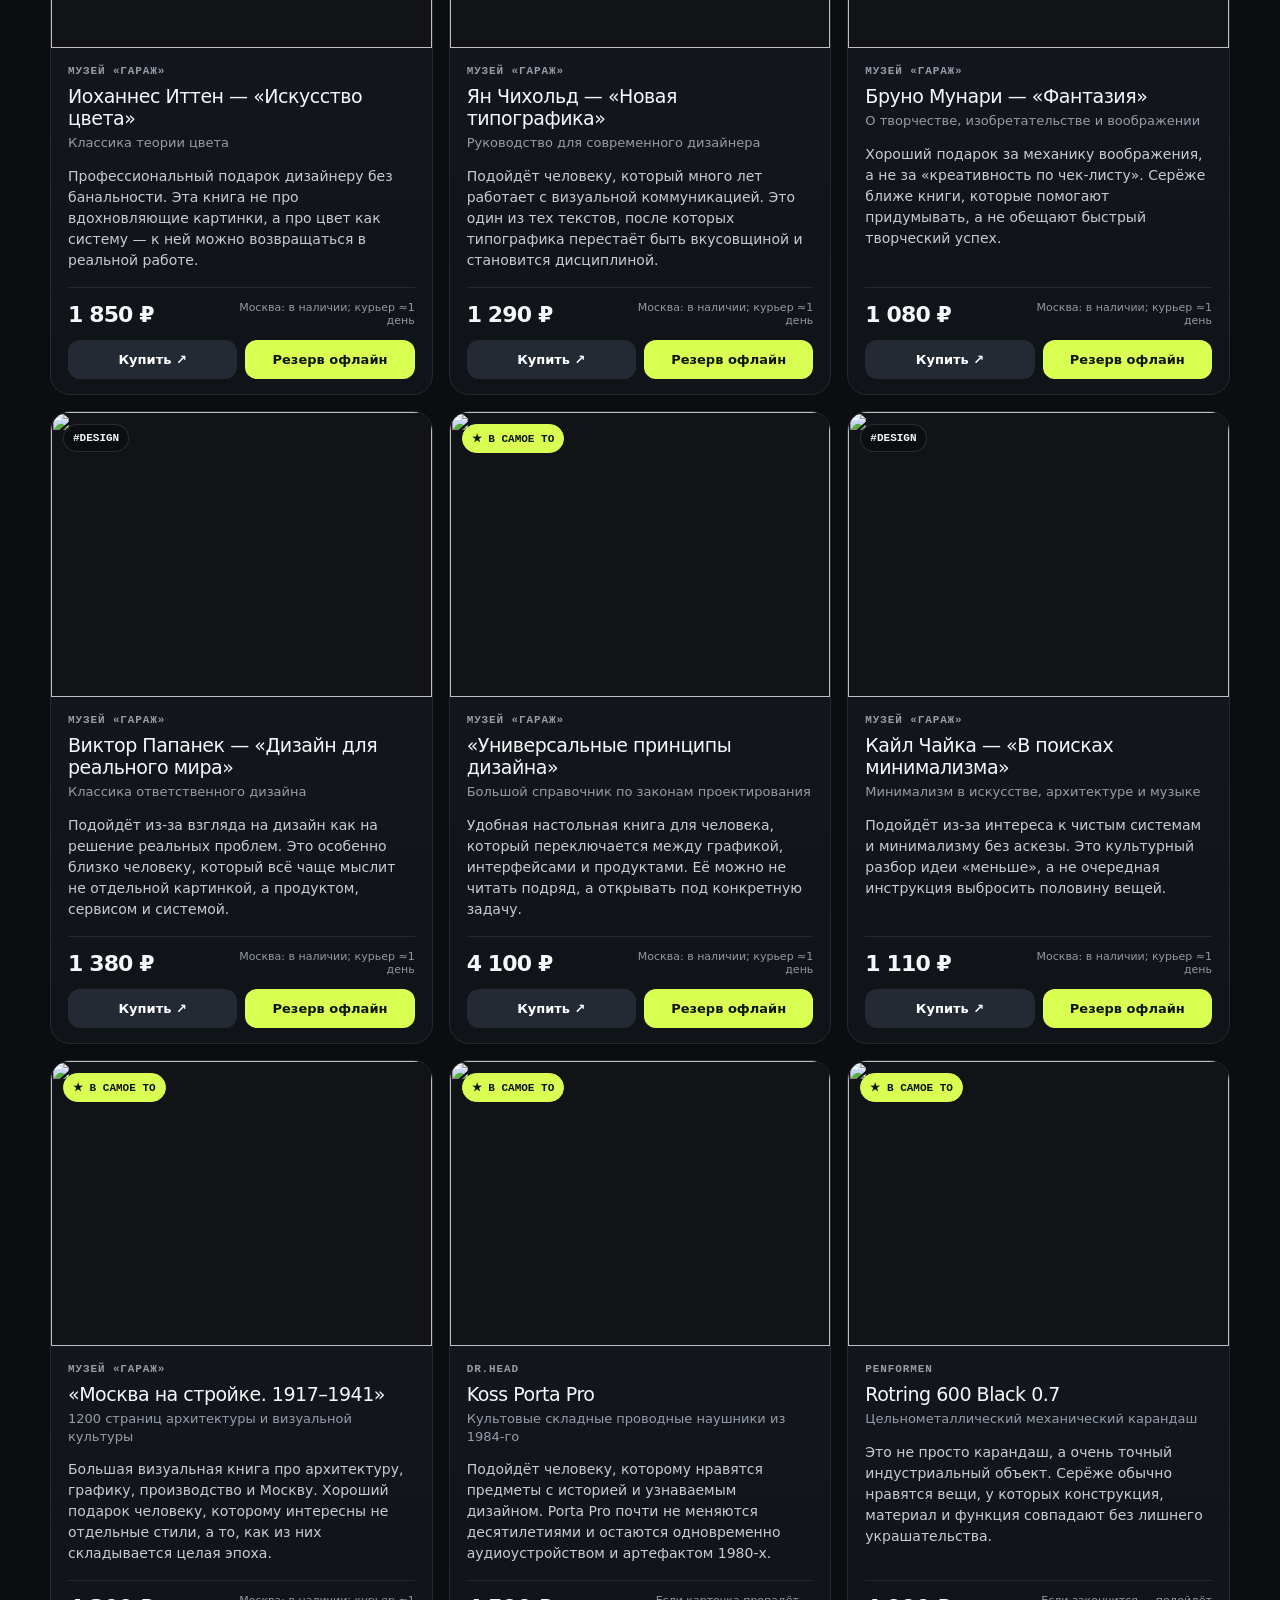
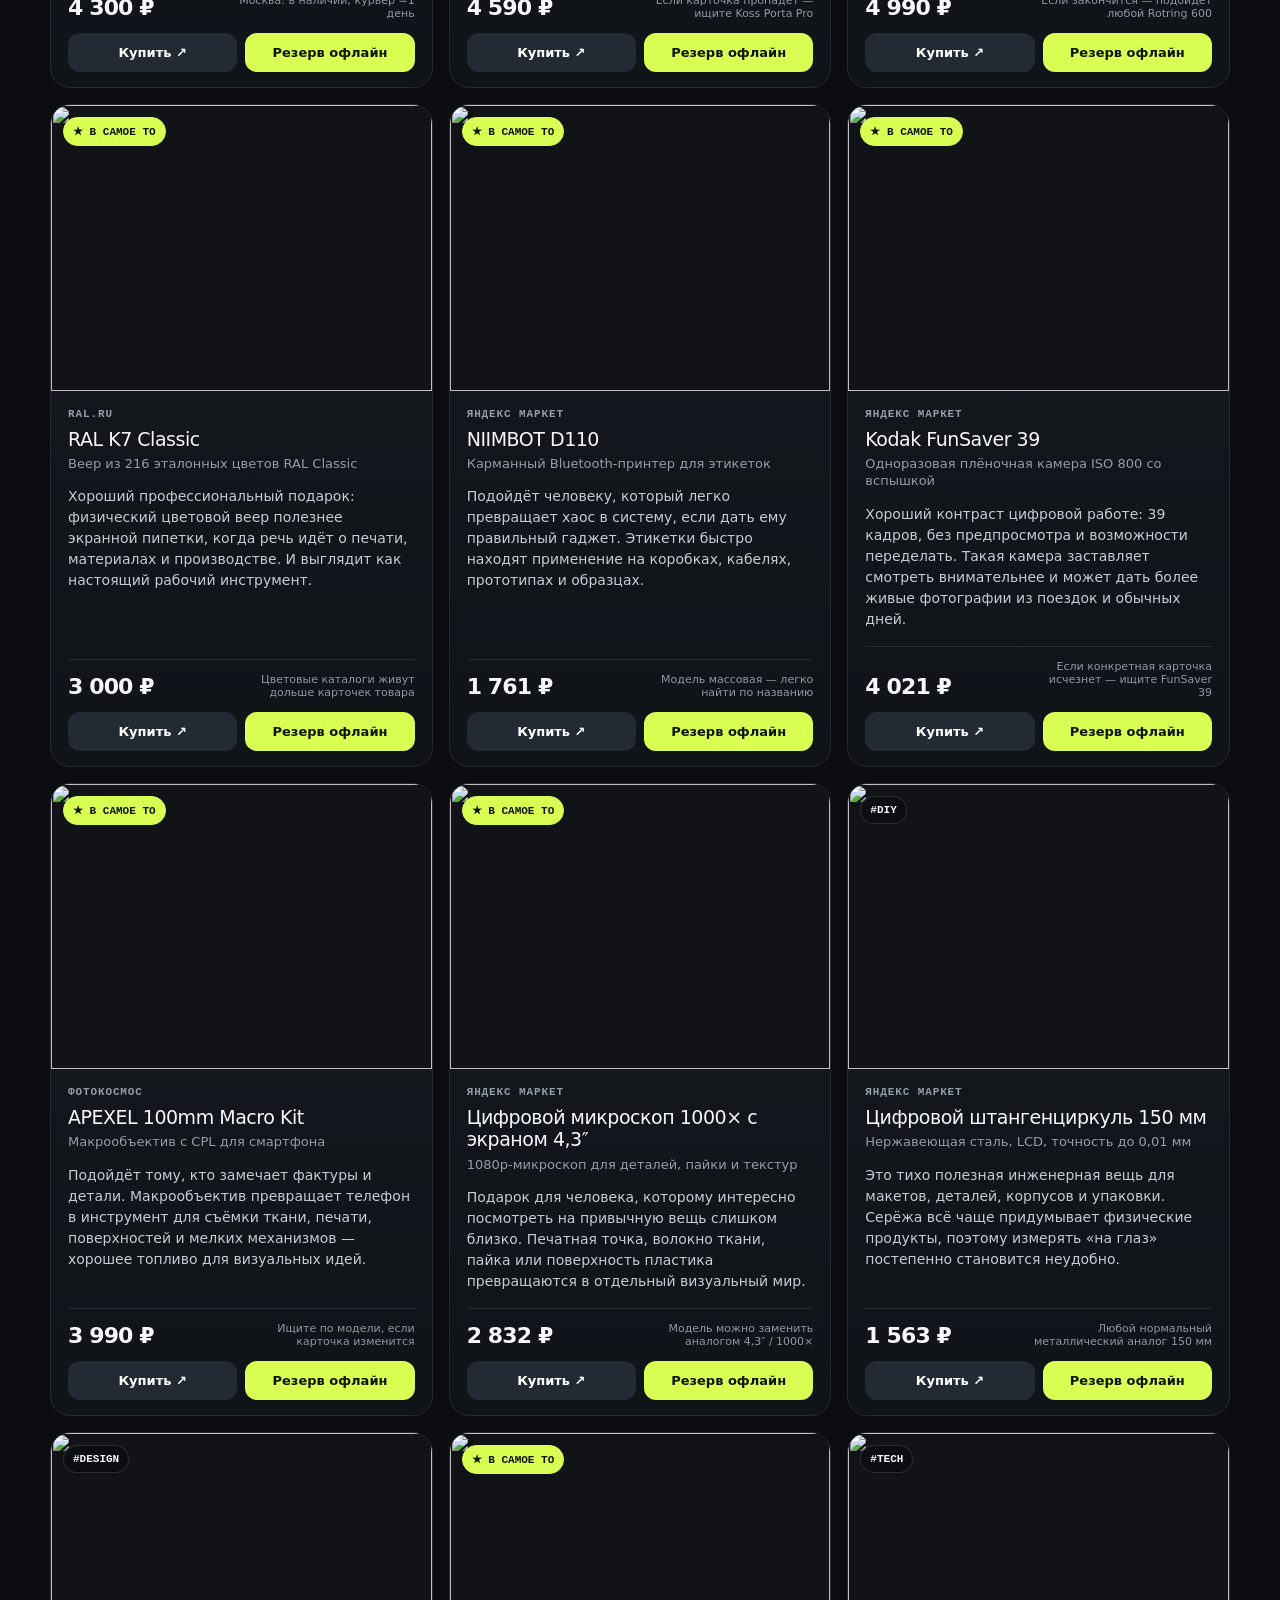
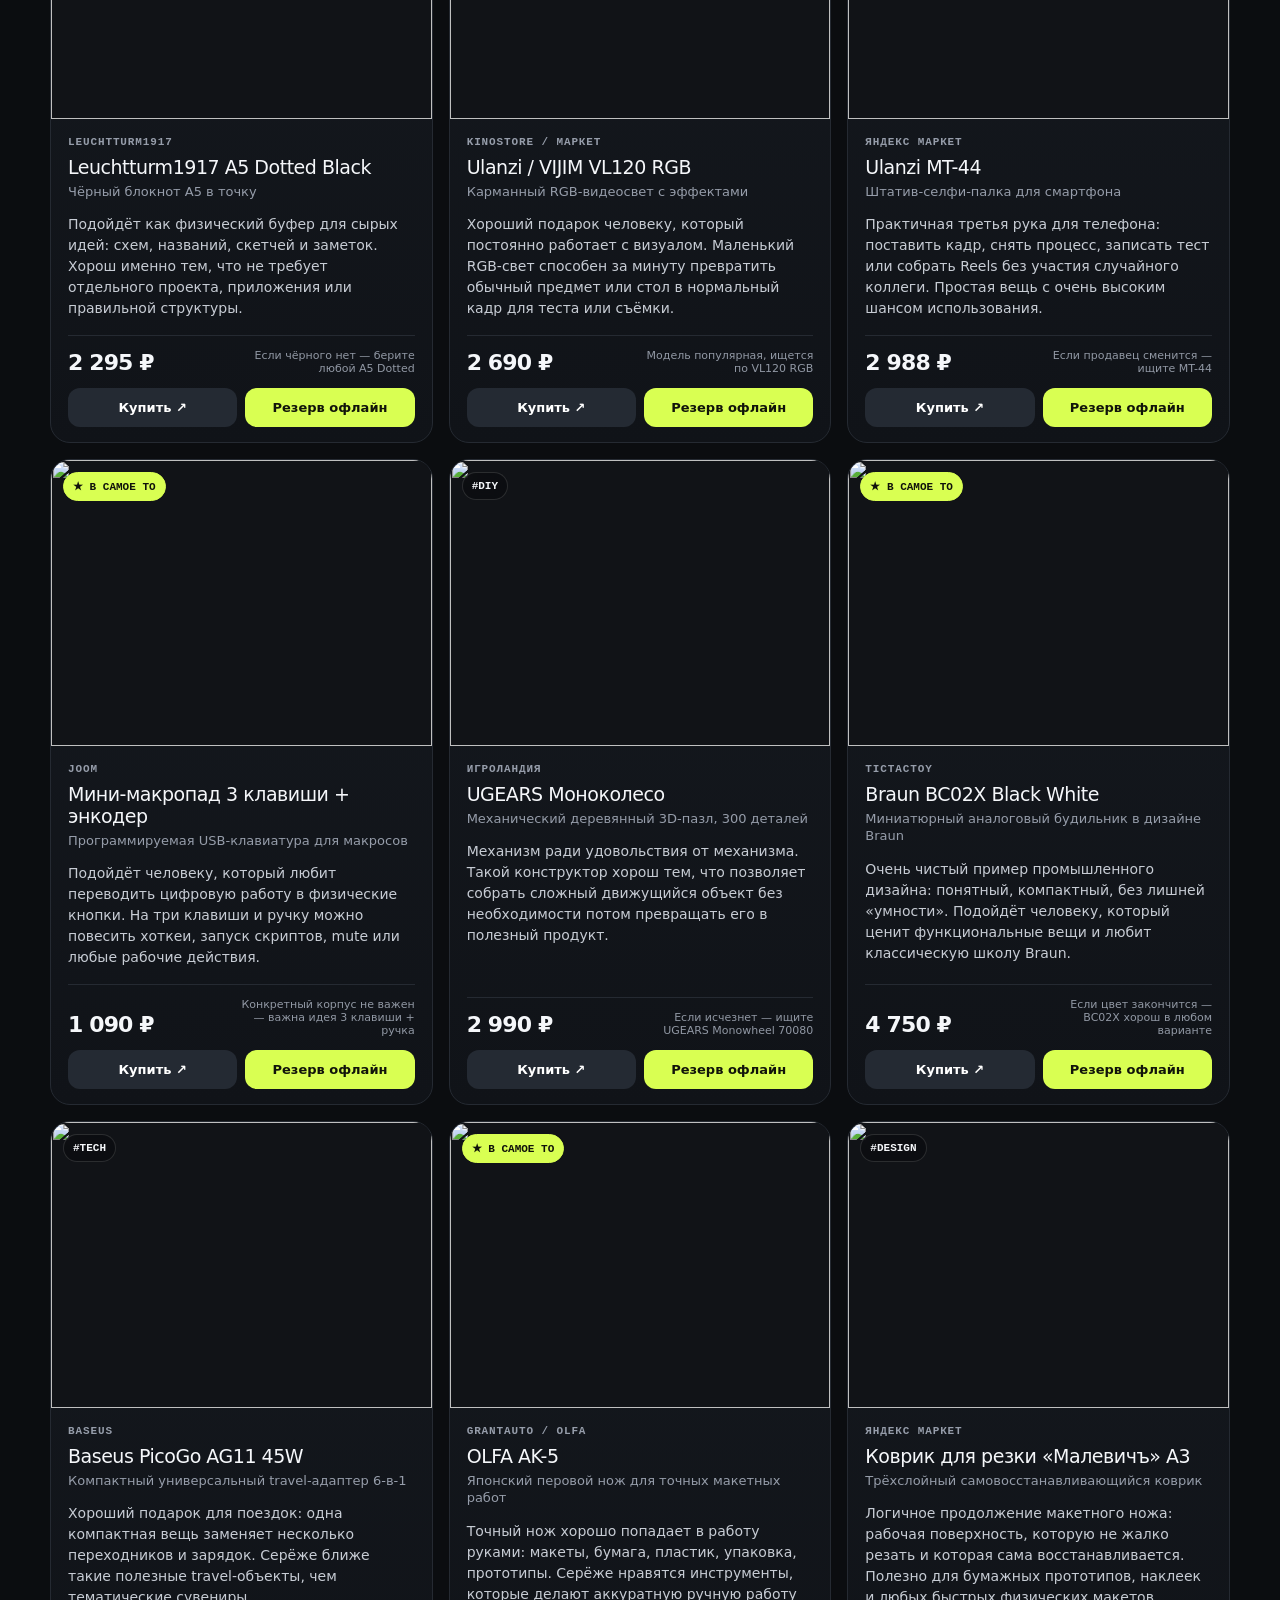
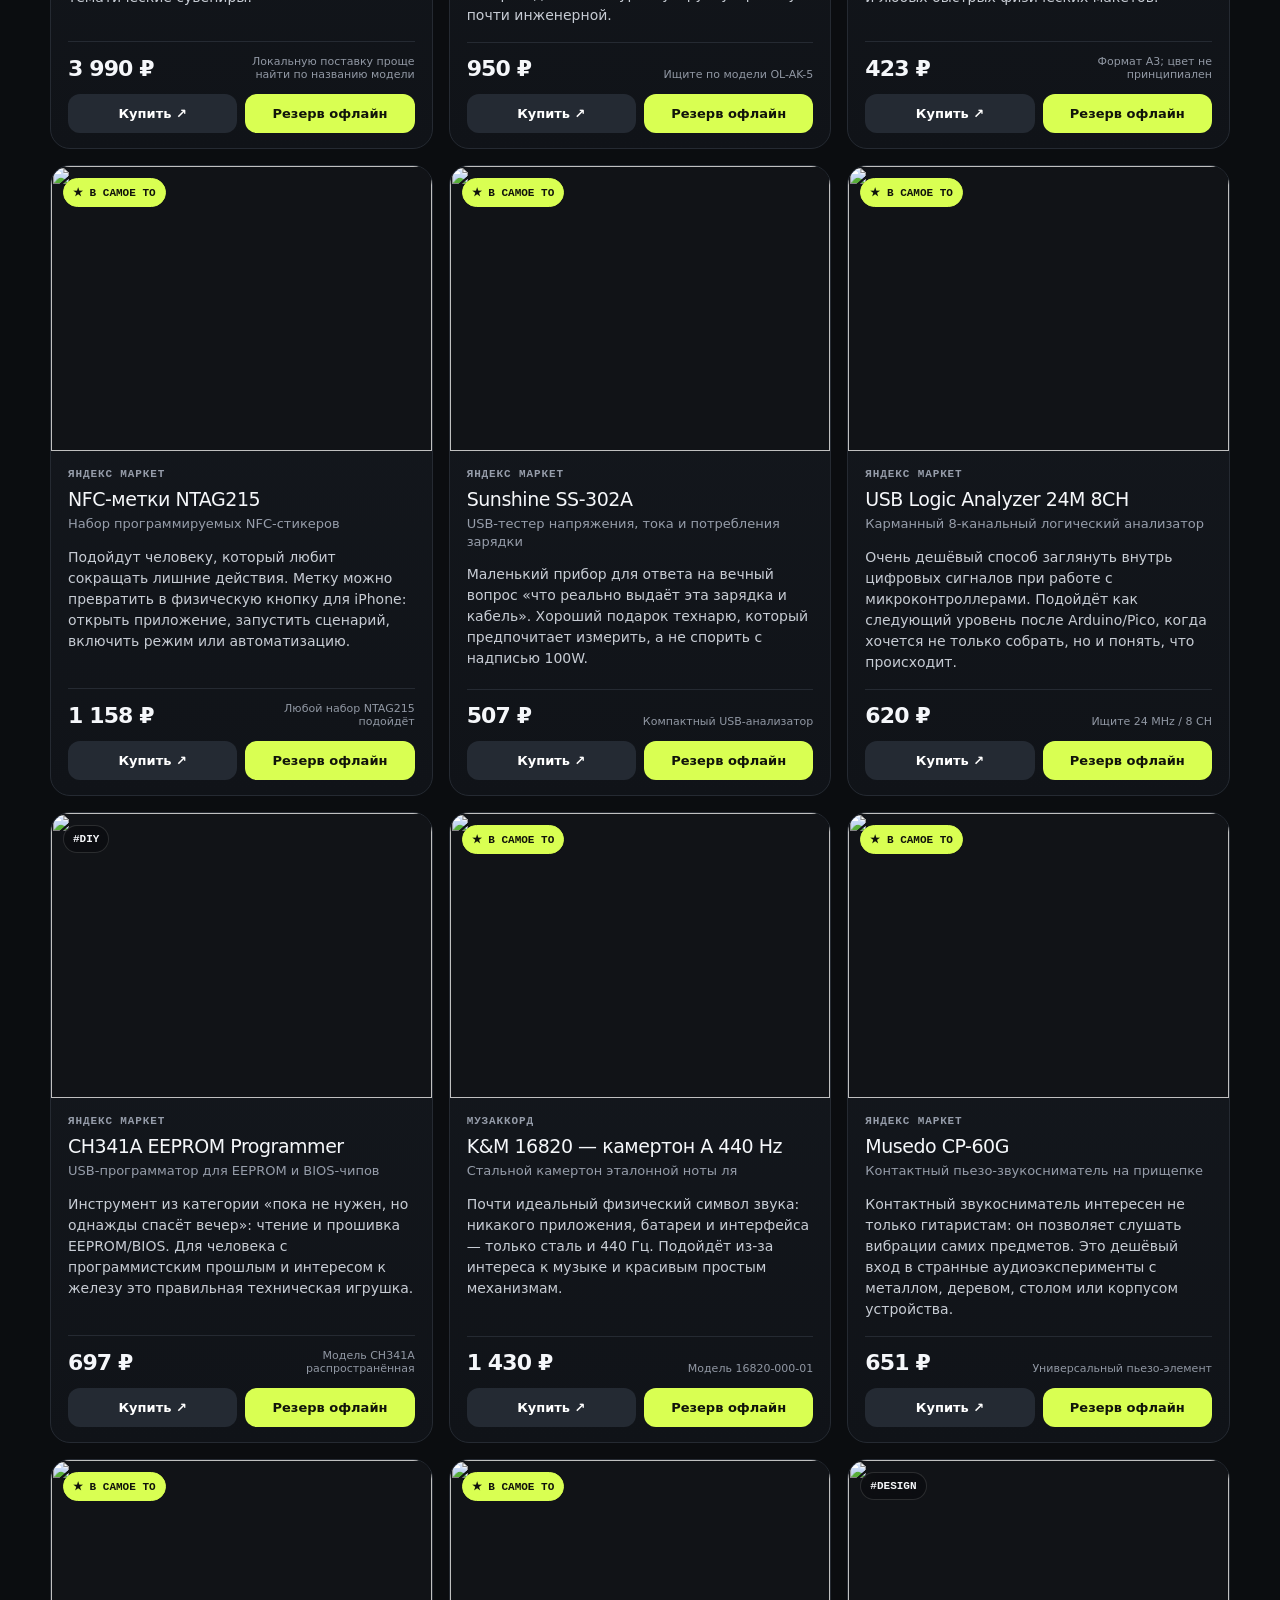
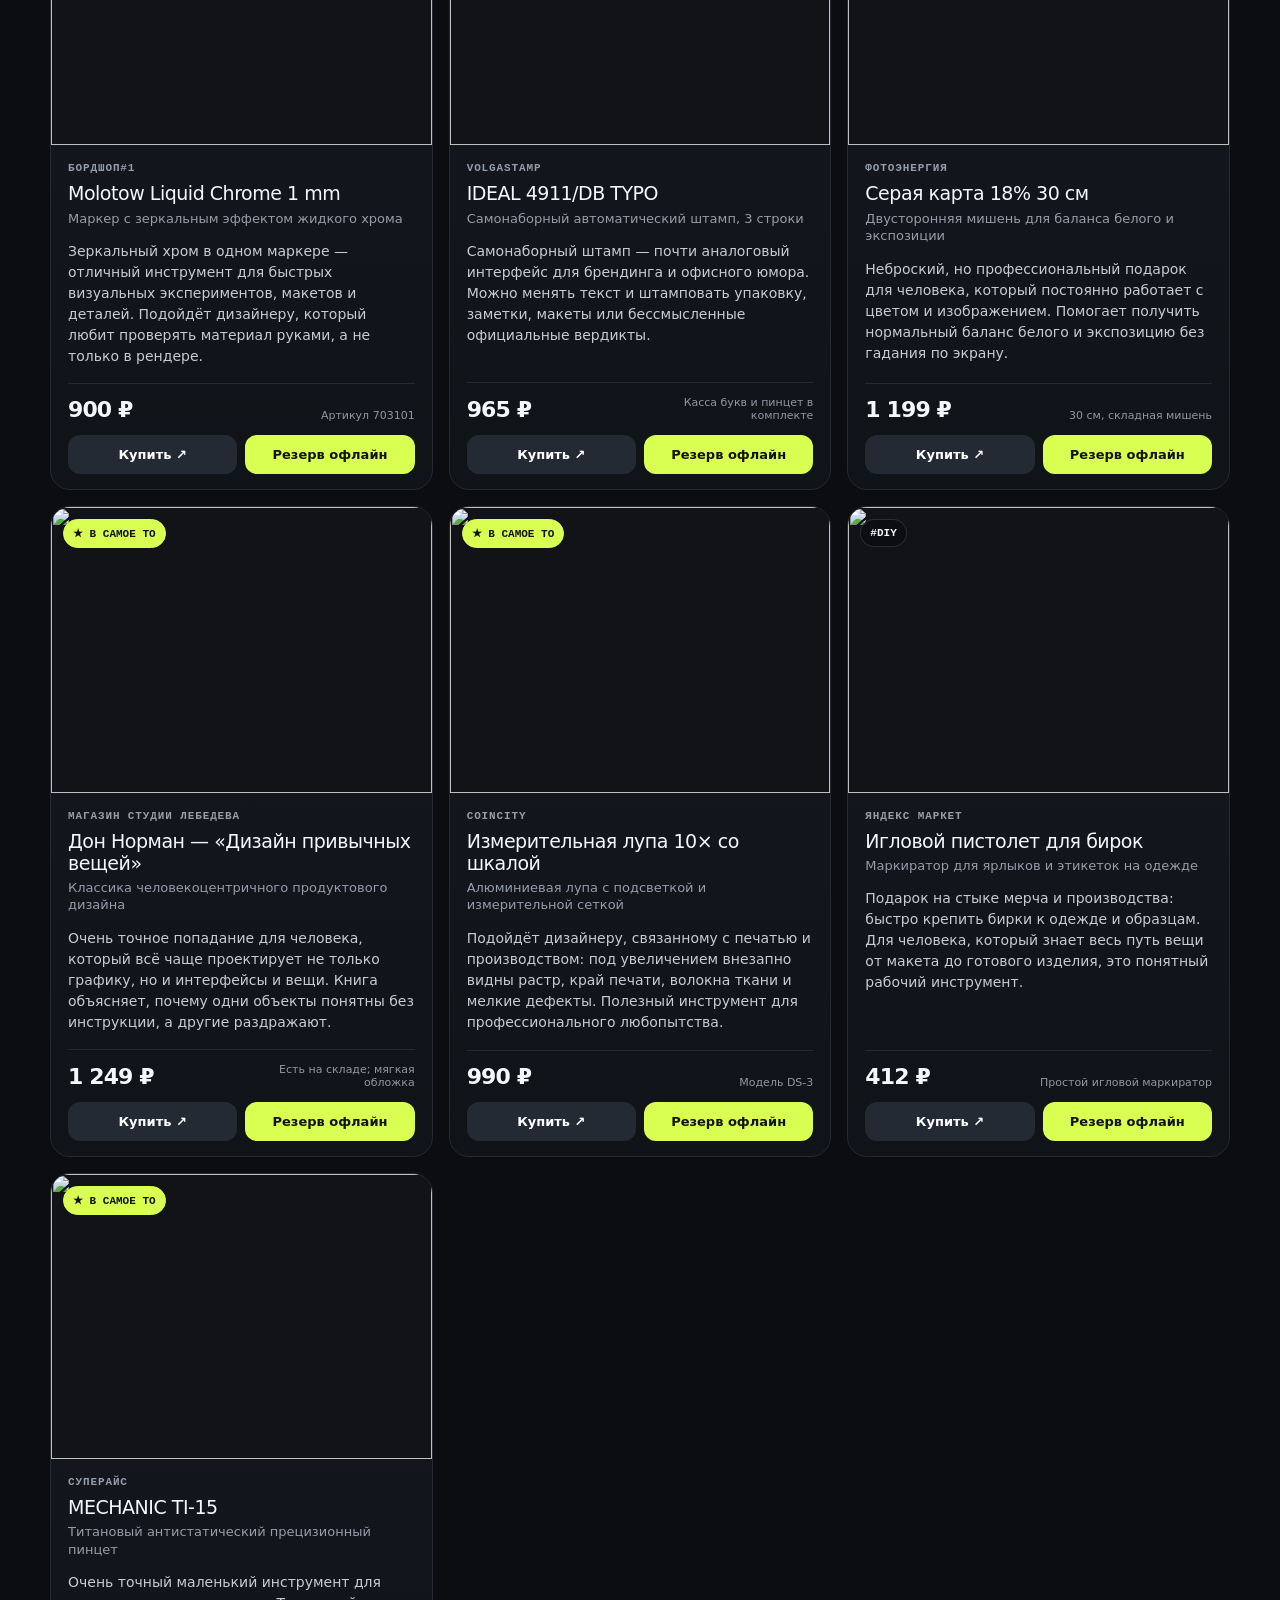
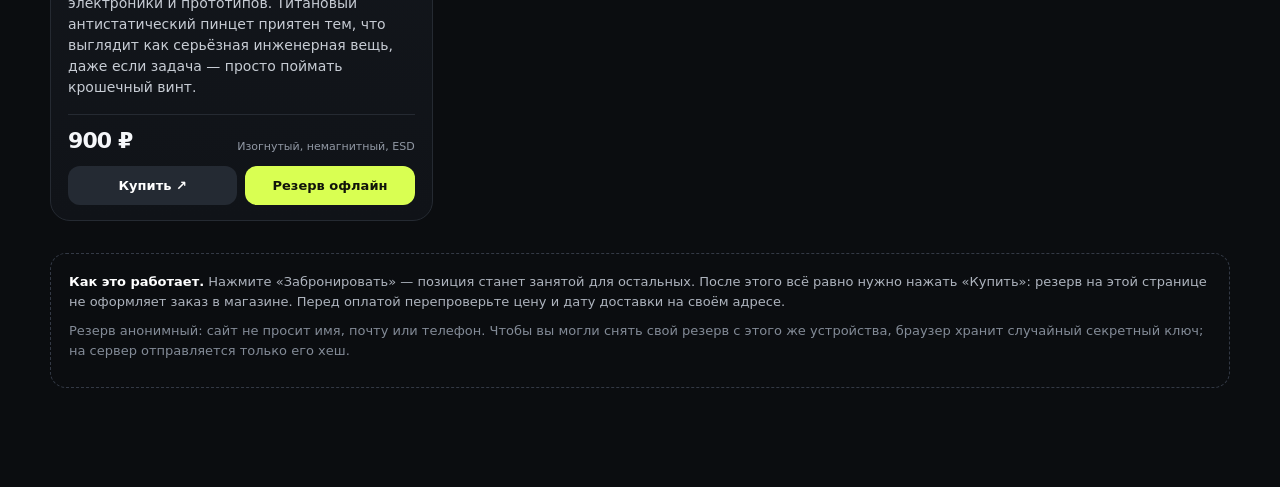
==== commit c005222f: "Simplify wishlist intro copy" ====
--- a/40/index.html
+++ b/40/index.html
@@ -16,7 +16,7 @@
 <section class="hero">
   <div class="eyebrow">Birthday firmware update · wishlist</div>
   <h1>СЕРЁЖА<br>40.0</h1>
-  <p>Список собран личным ассистентом Серёжи по контексту наших разговоров — его интересам, работе, проектам и тем вещам, на которые он обычно обращает внимание. Это не заказ на 55 позиций, а шпаргалка для дарителей: можно выбрать конкретную вещь, найти аналог или просто использовать идею как направление. Под каждой карточкой — короткое объяснение, почему такой подарок может ему подойти.</p>
+  <p>Список собран по контексту проектов и обсуждений в ChatGPT — с учётом интересов, работы, увлечений и вещей, которые могут действительно понравиться Серёже. Это не строгий список покупок, а ориентир для дарителей: можно выбрать конкретную вещь, найти аналог или использовать идею как направление.</p>
   <div class="patches">
     <div class="patch"><b>✓ stability</b><br>повышена, но не гарантирована</div>
     <div class="patch"><b>✓ bugs</b><br>часть признана фирменными фичами</div>
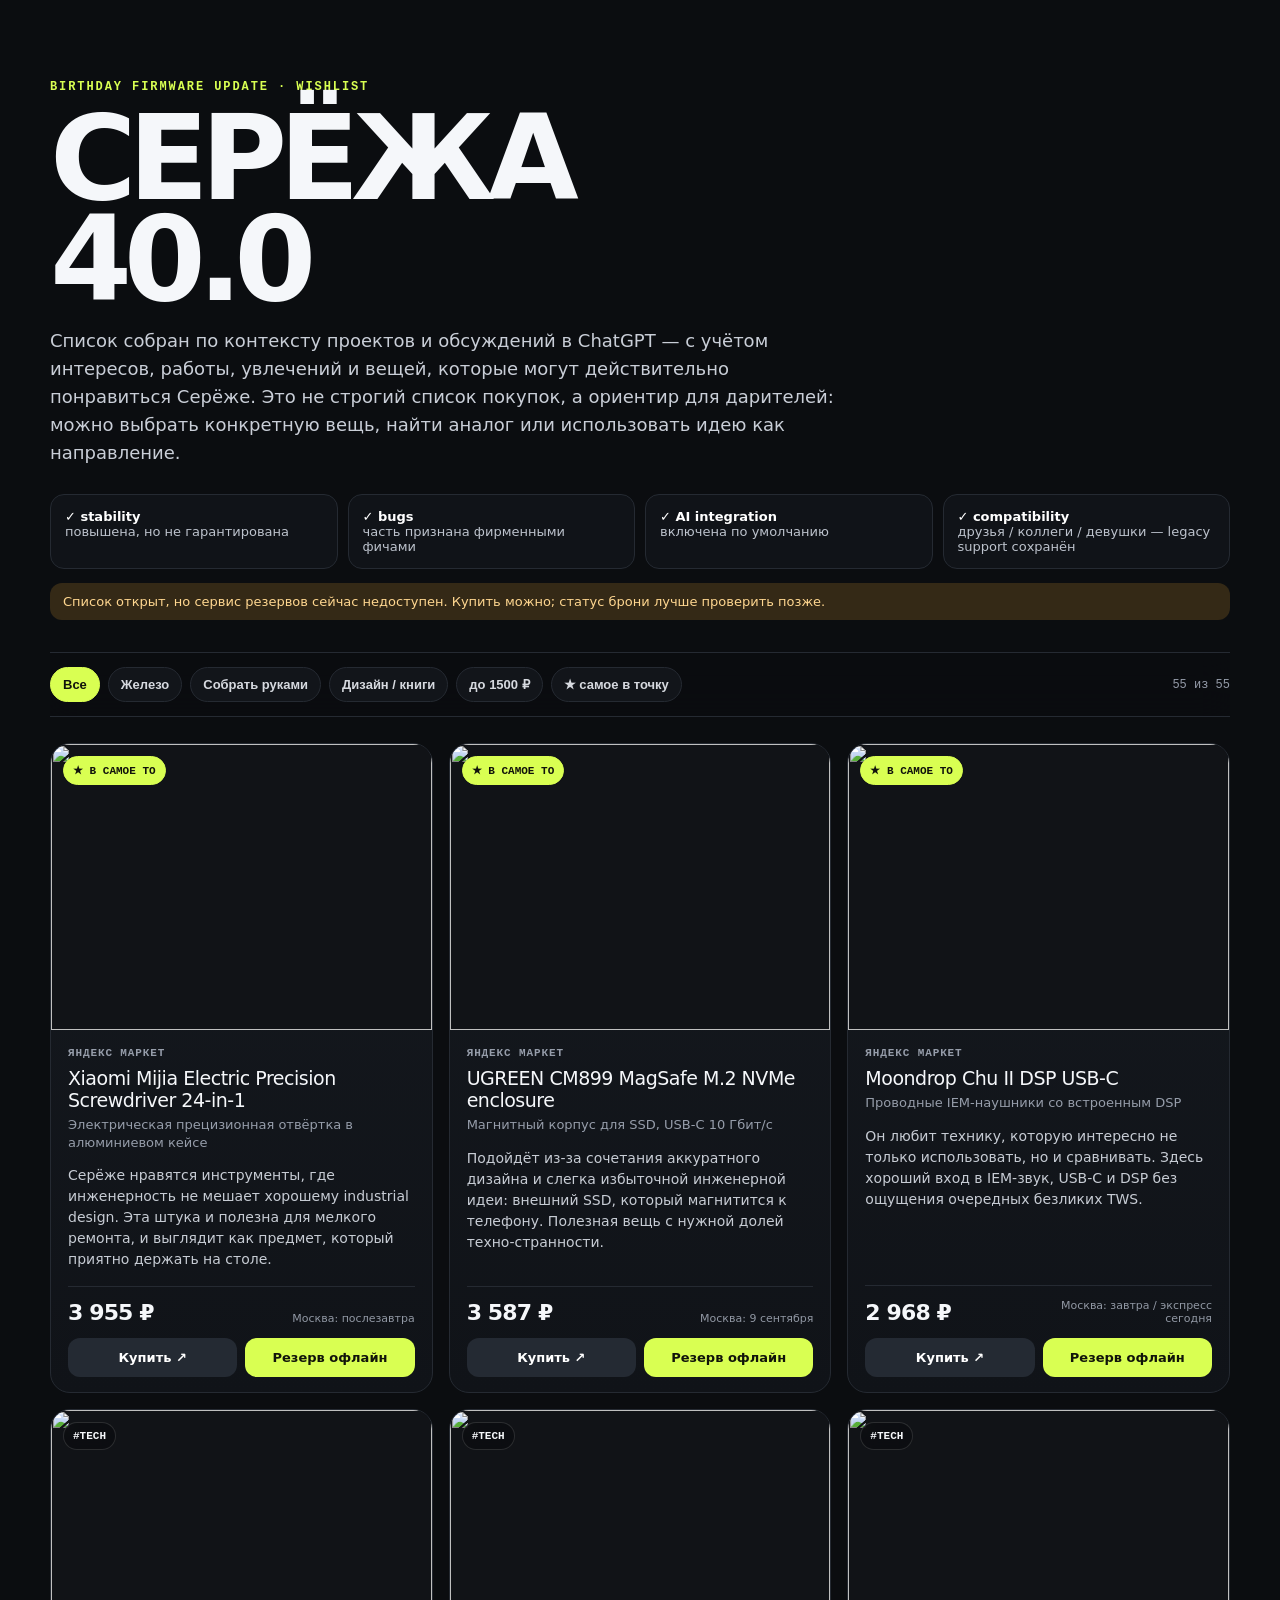
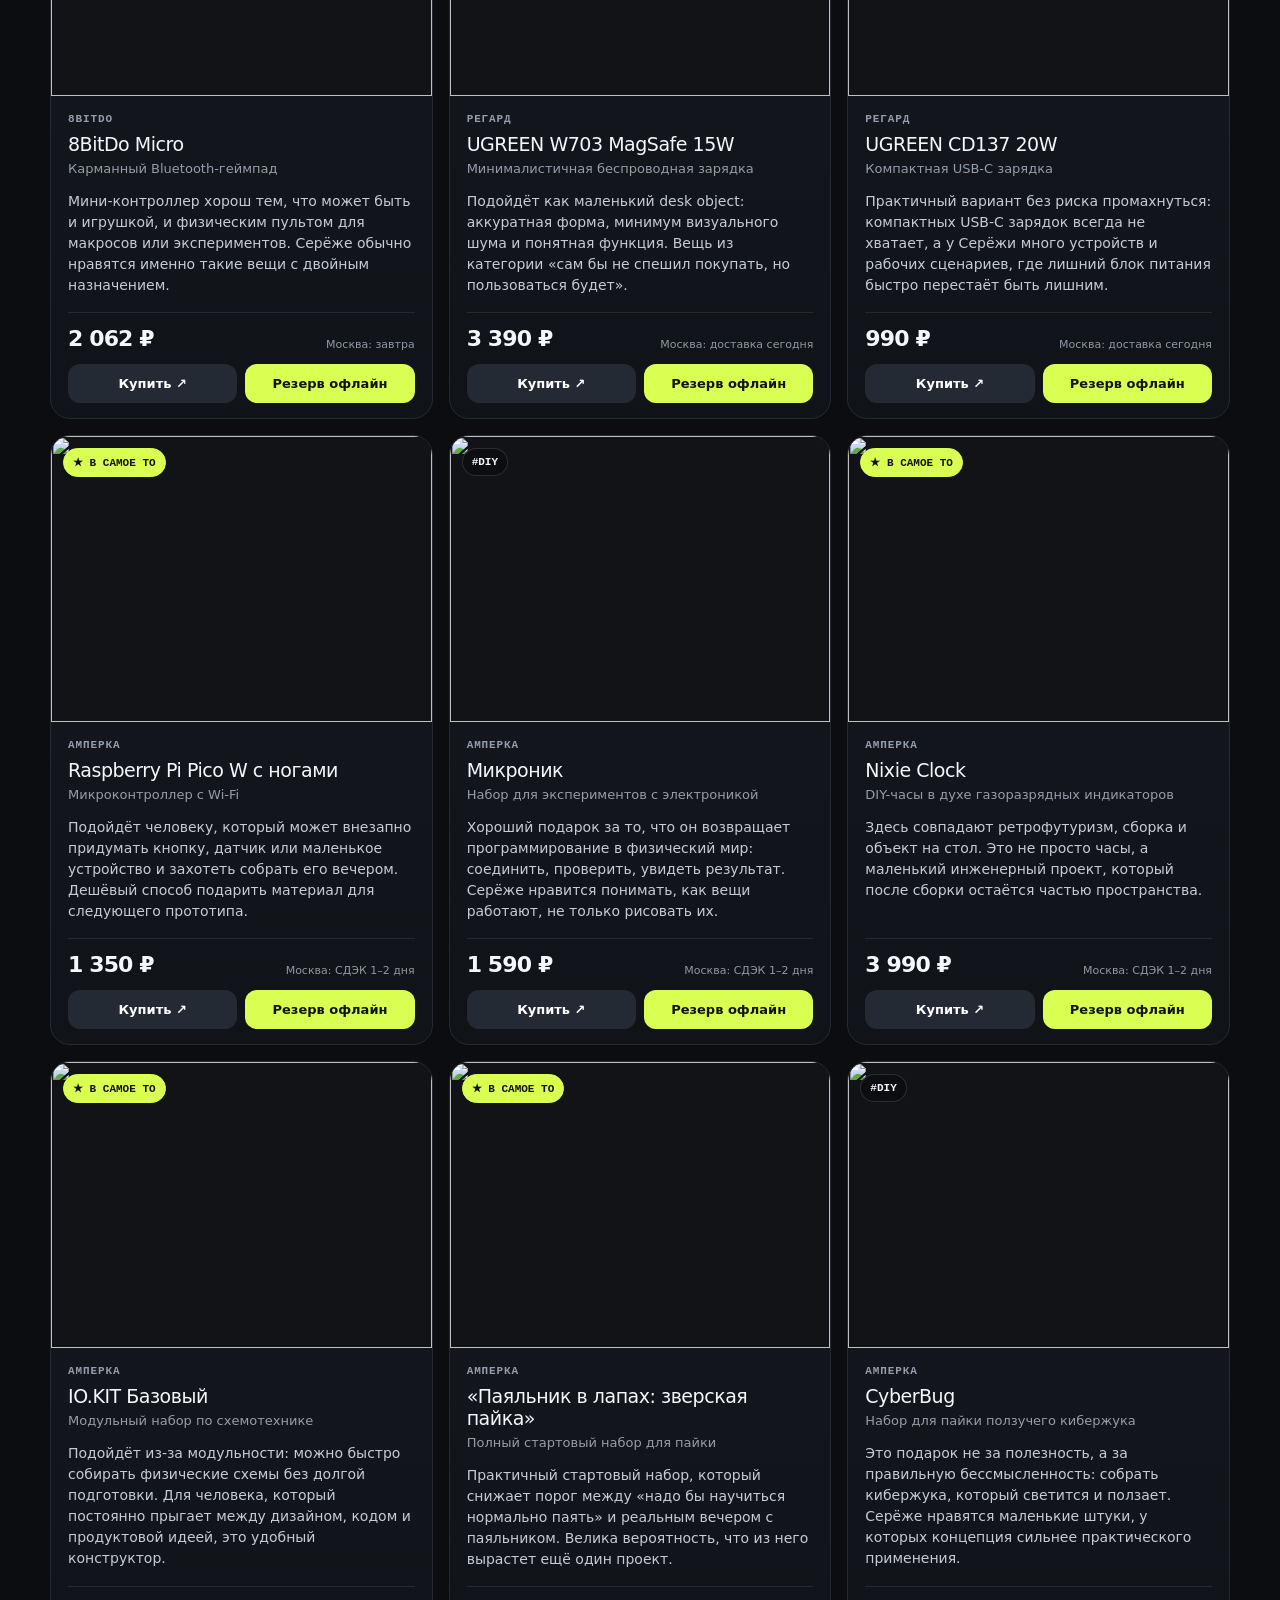
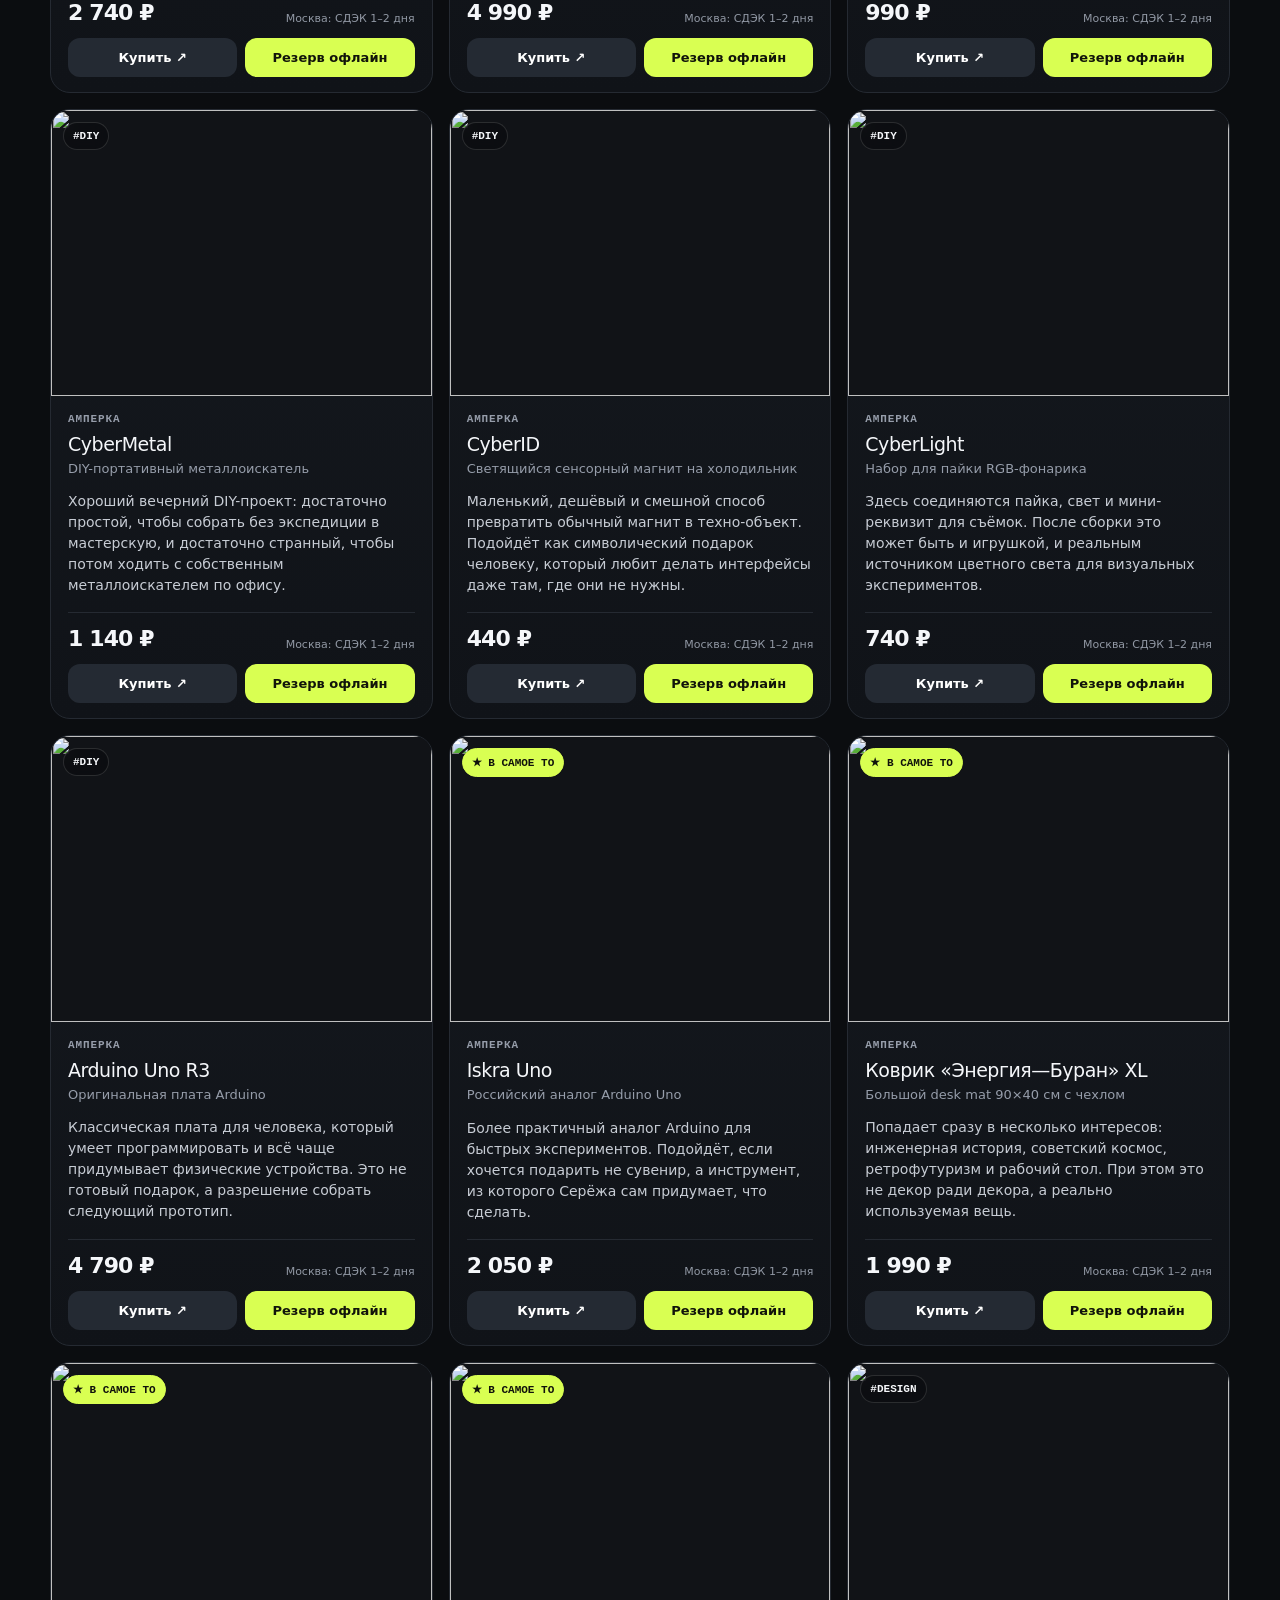
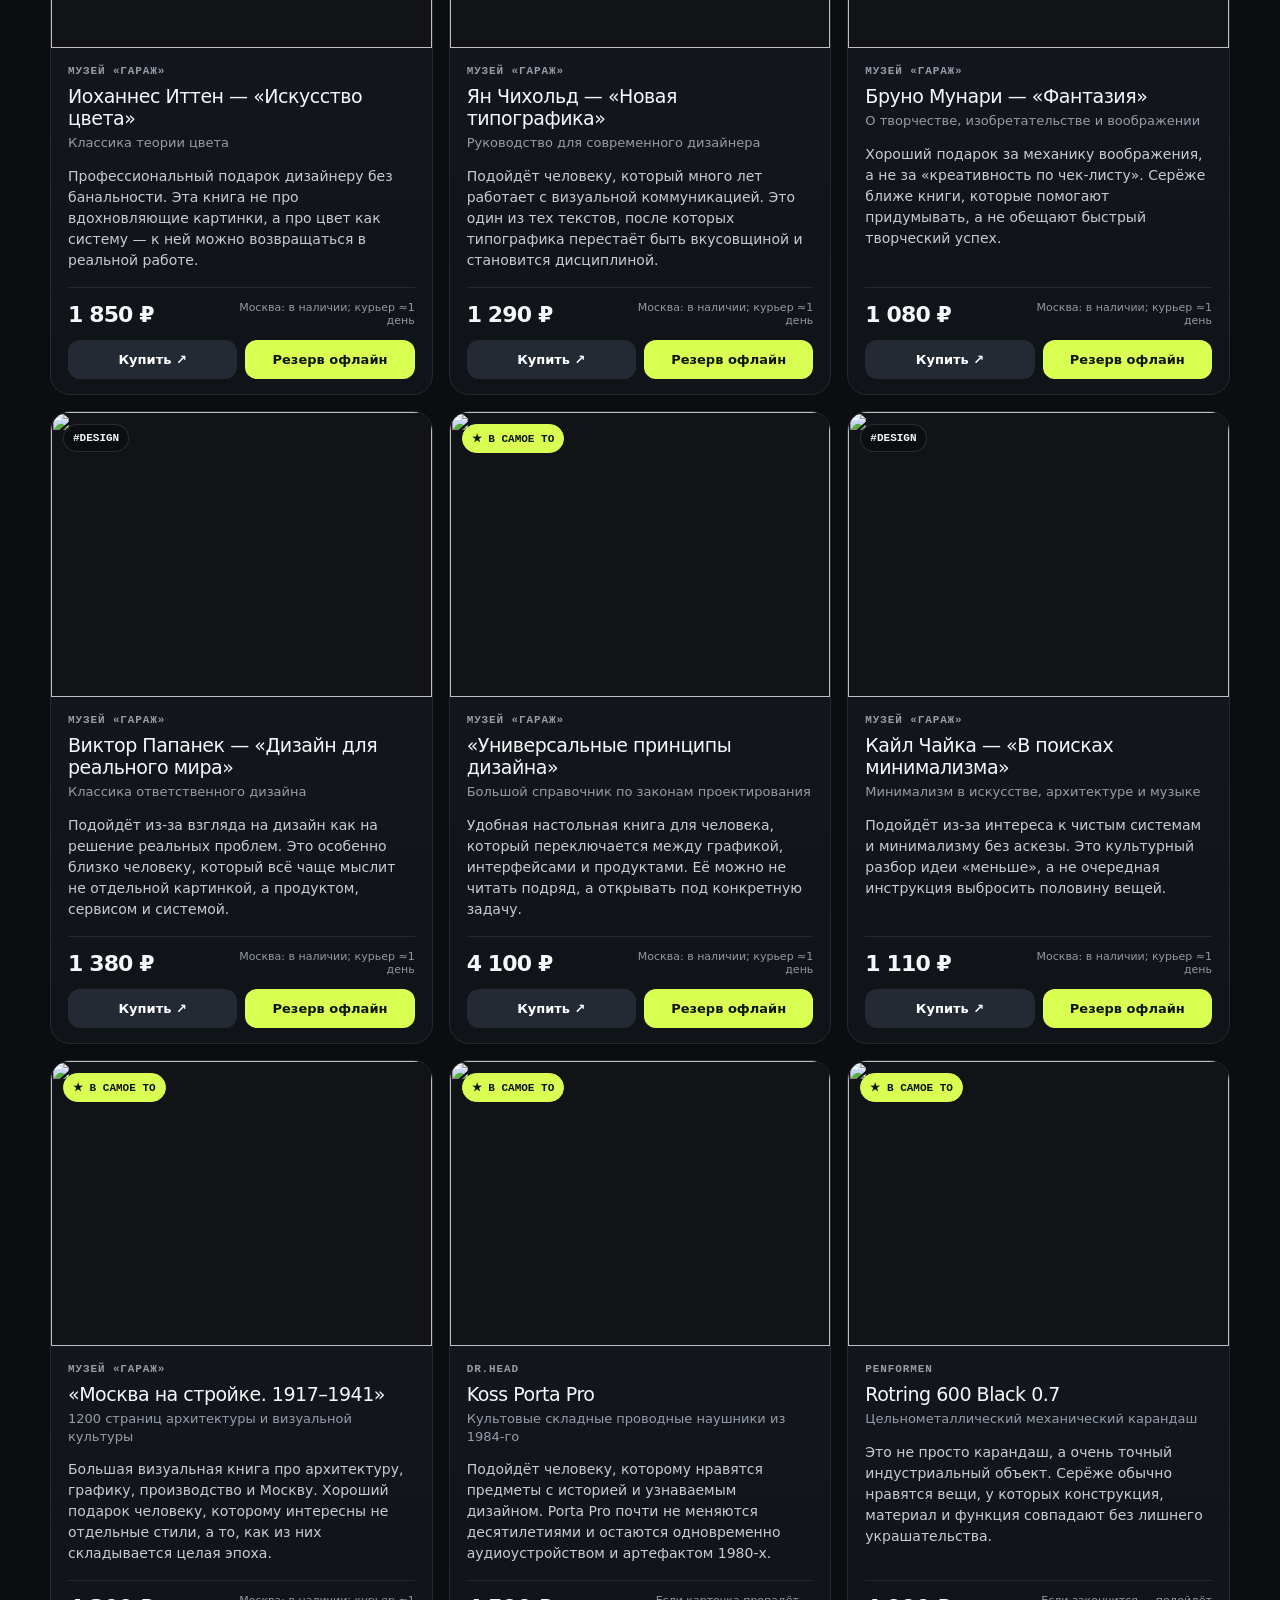
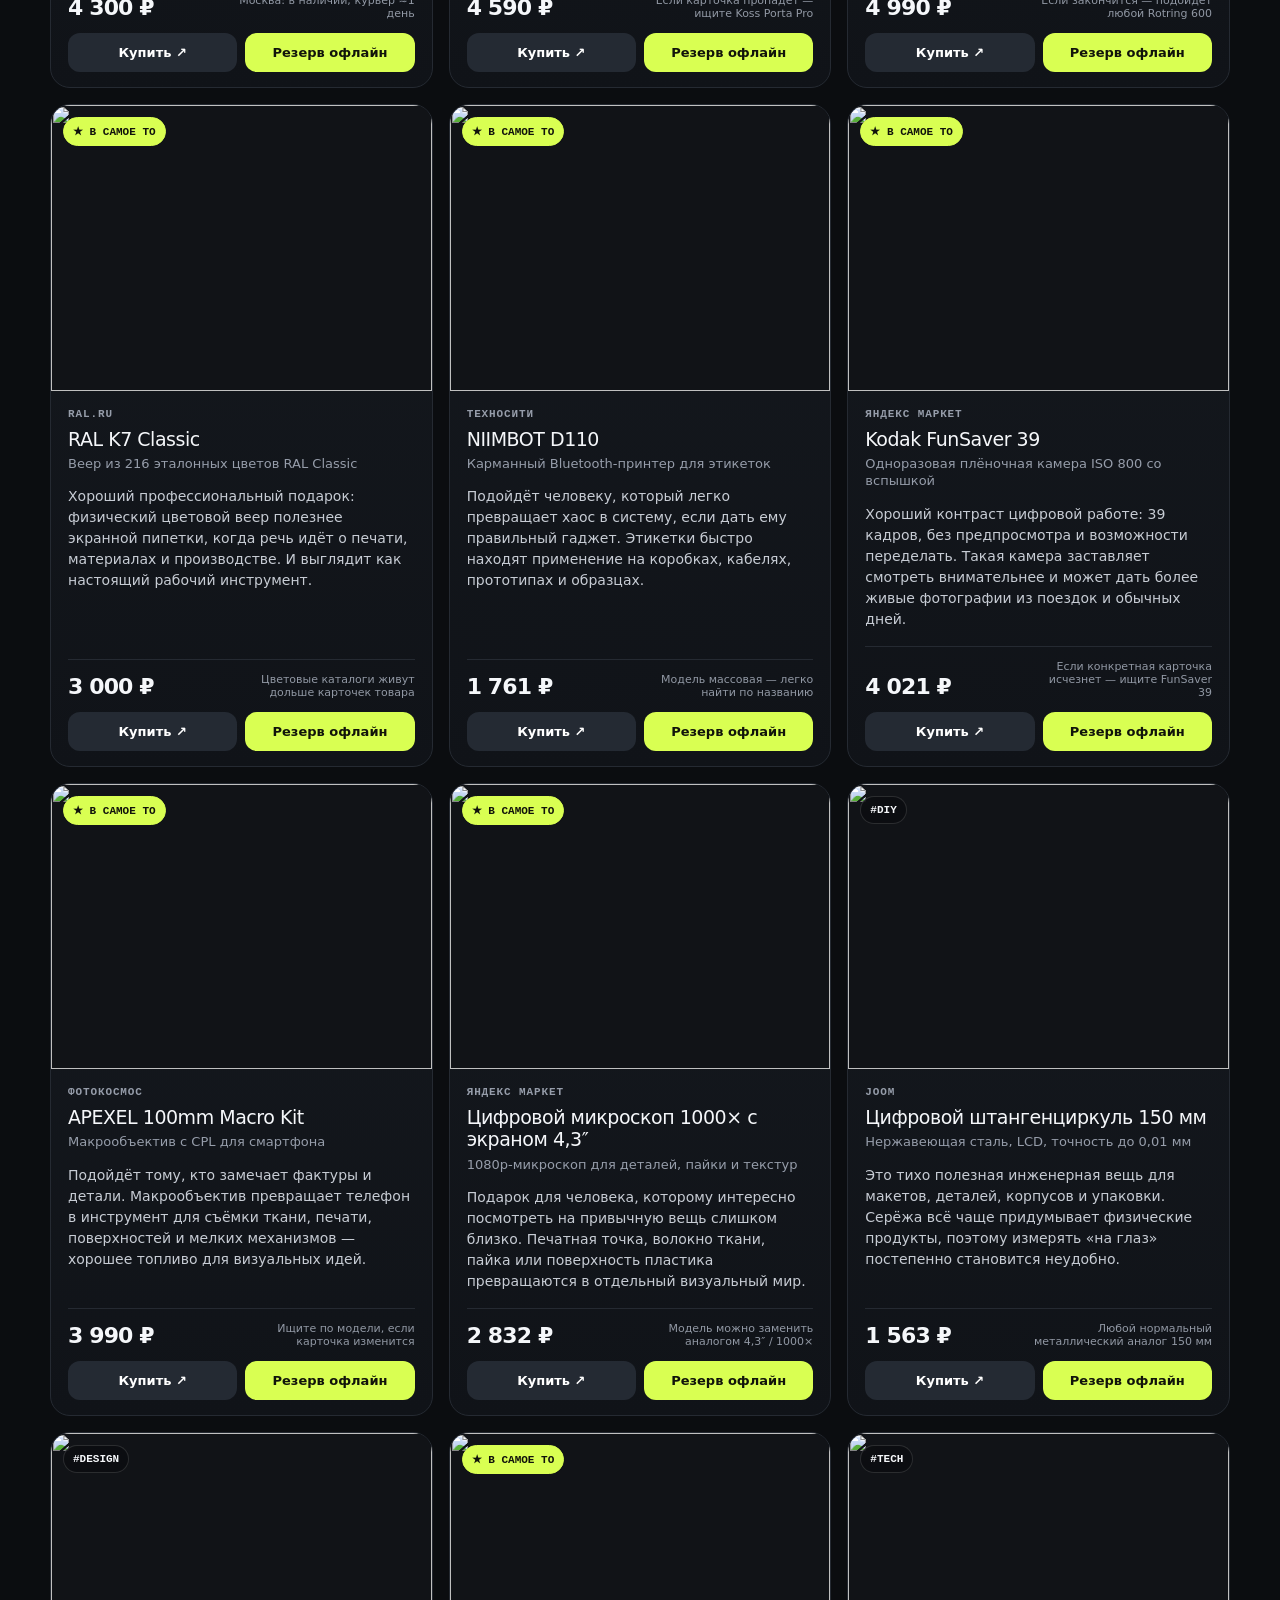
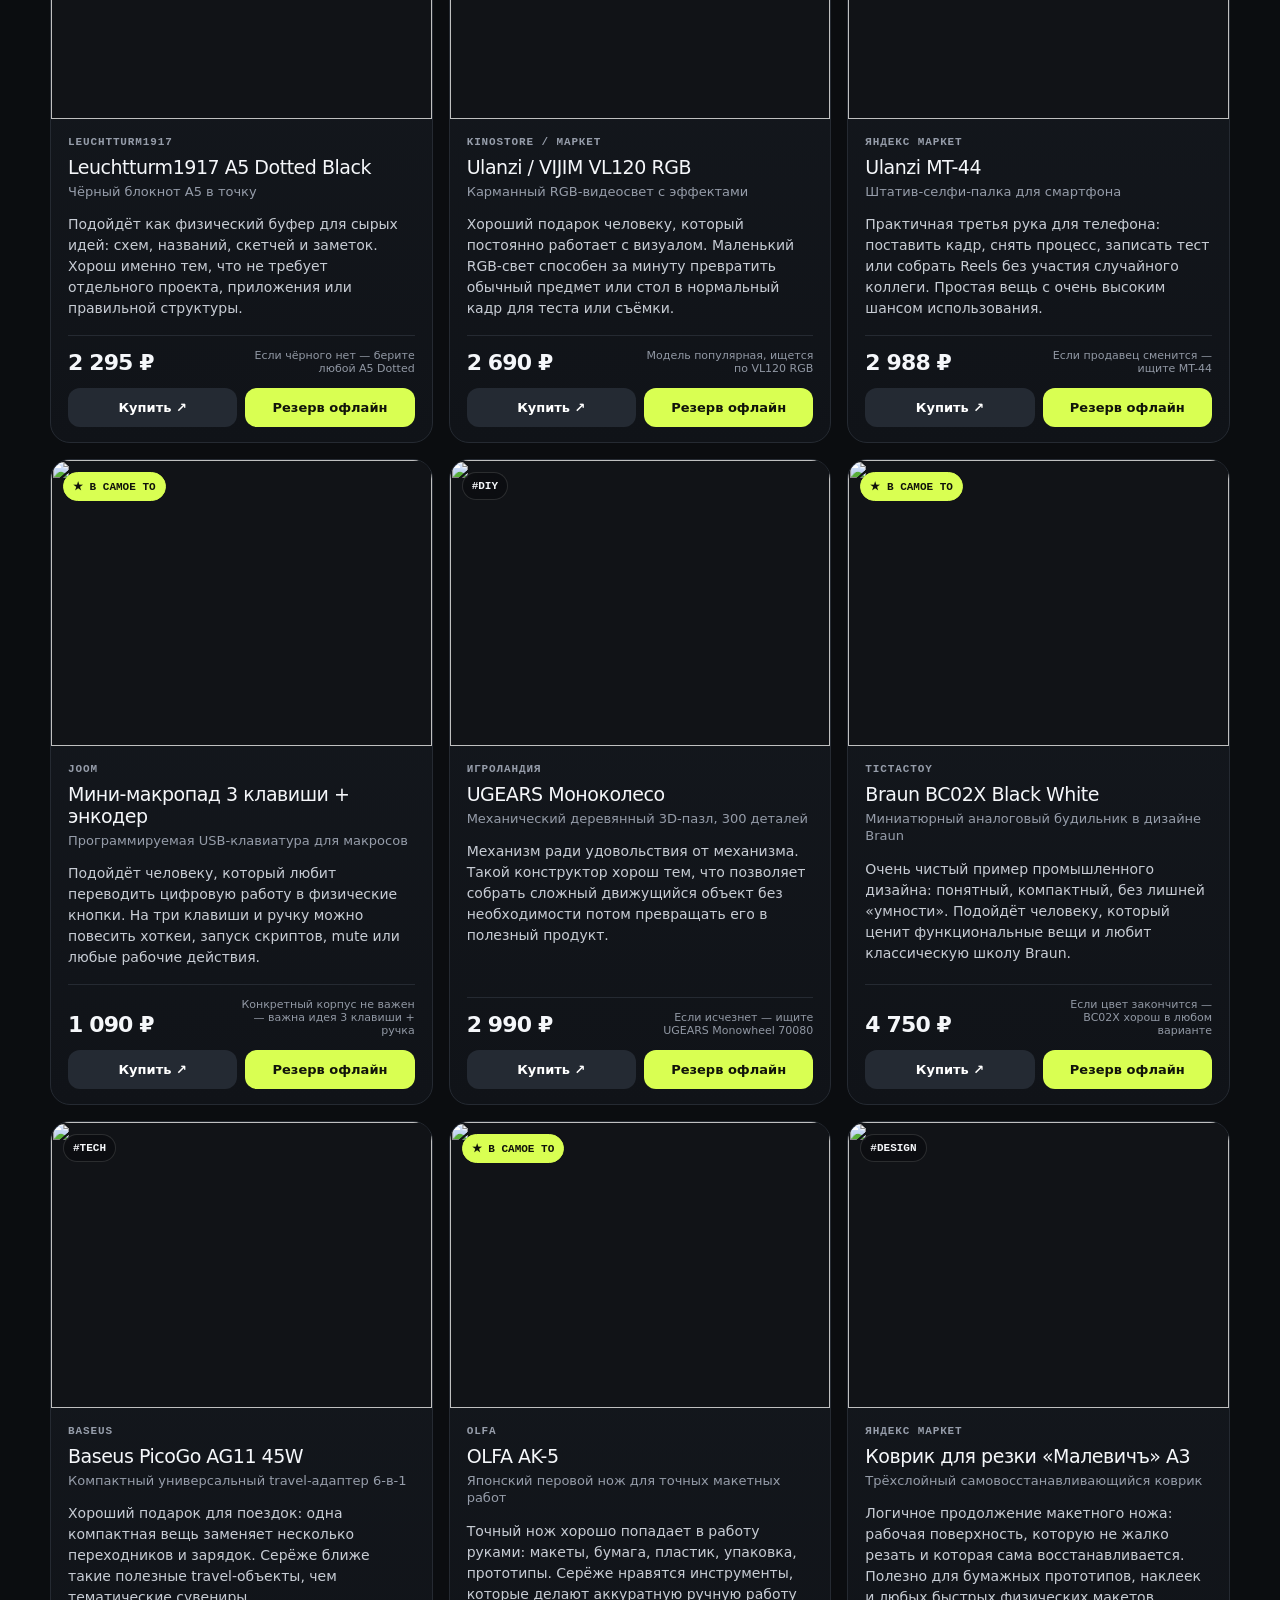
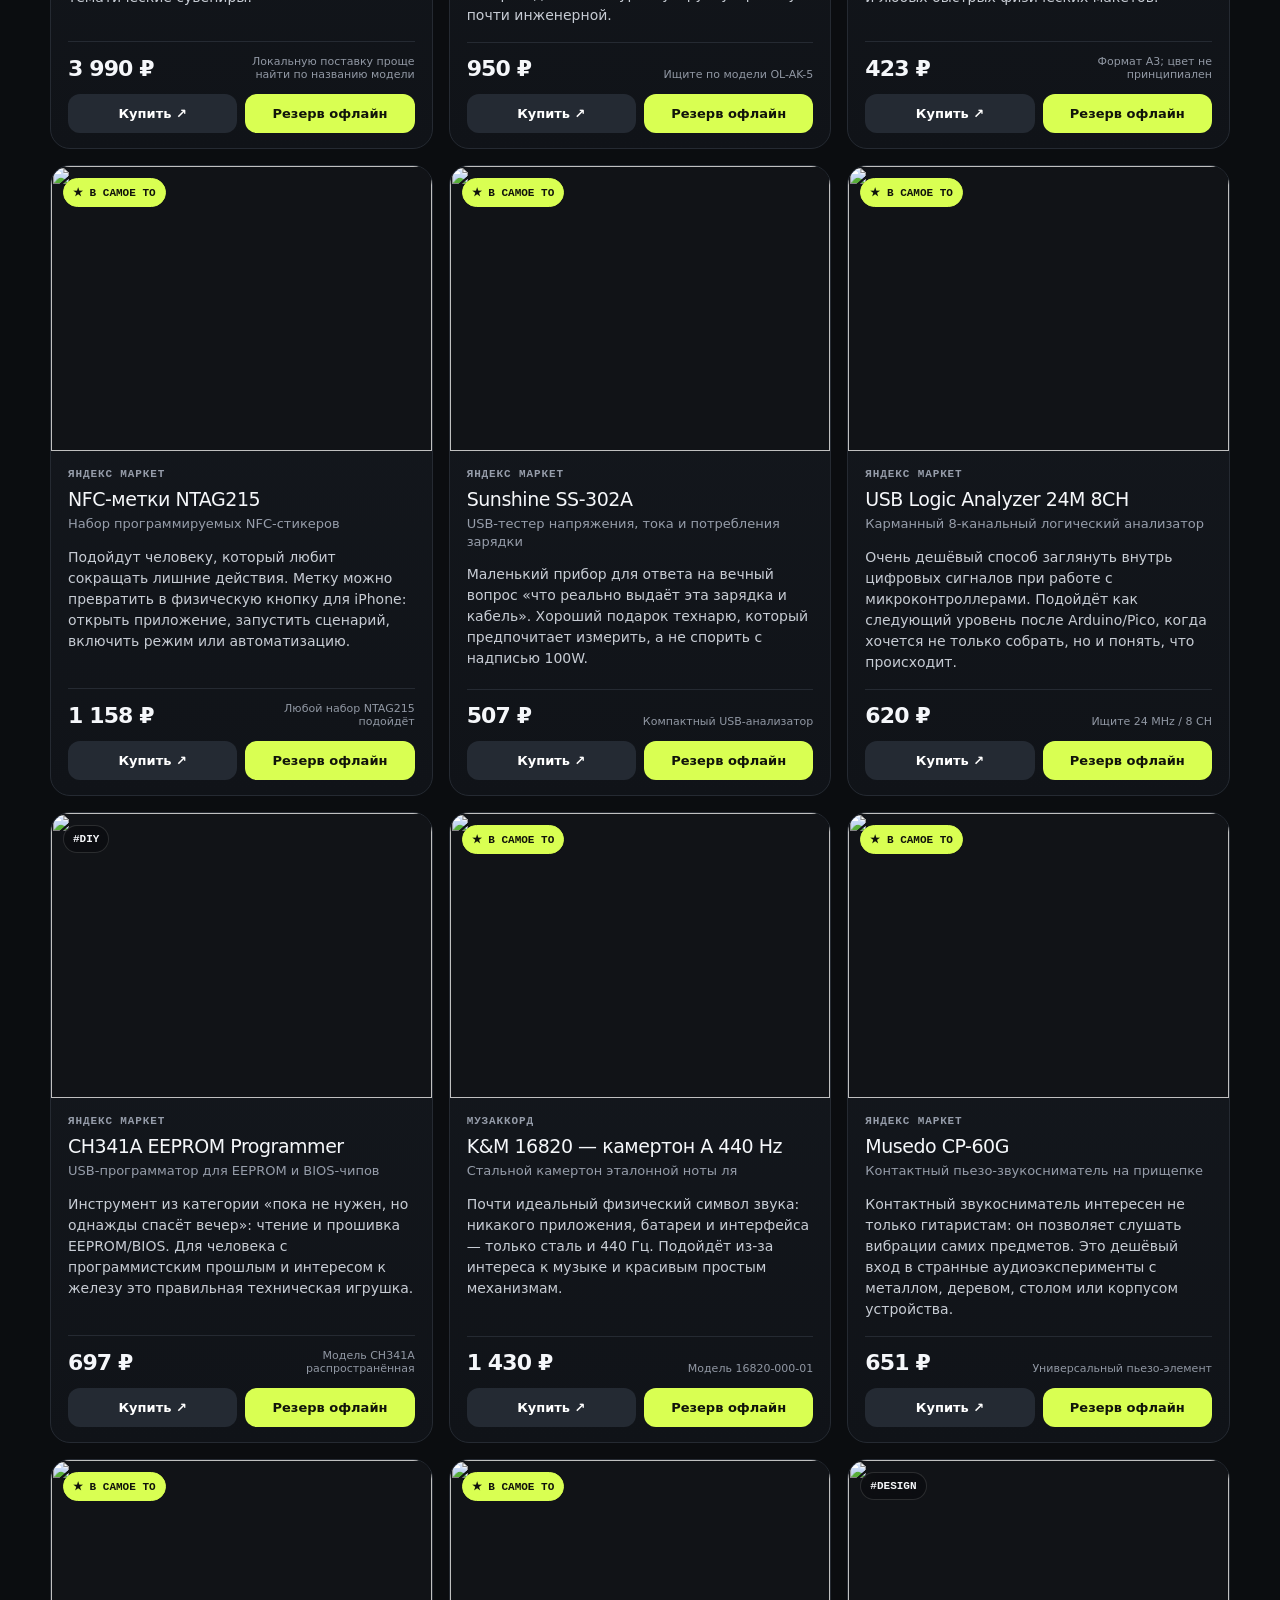
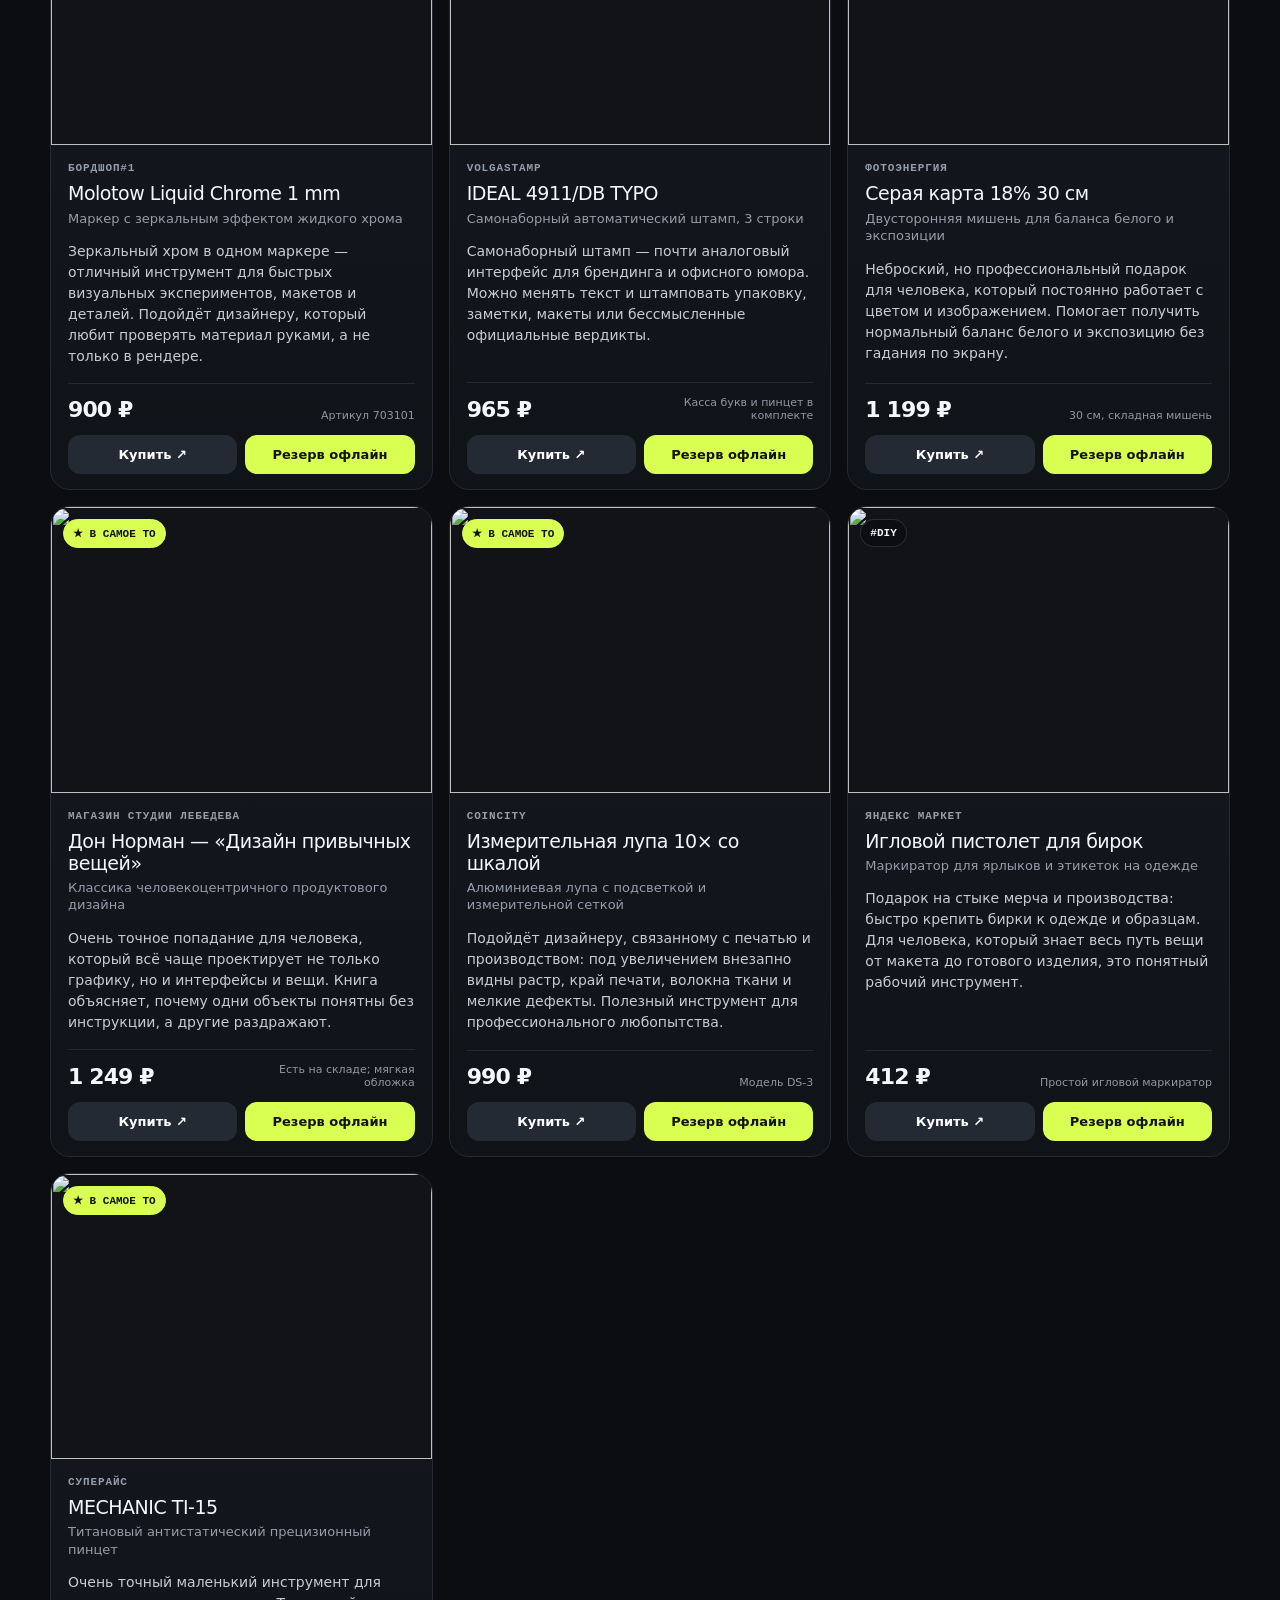
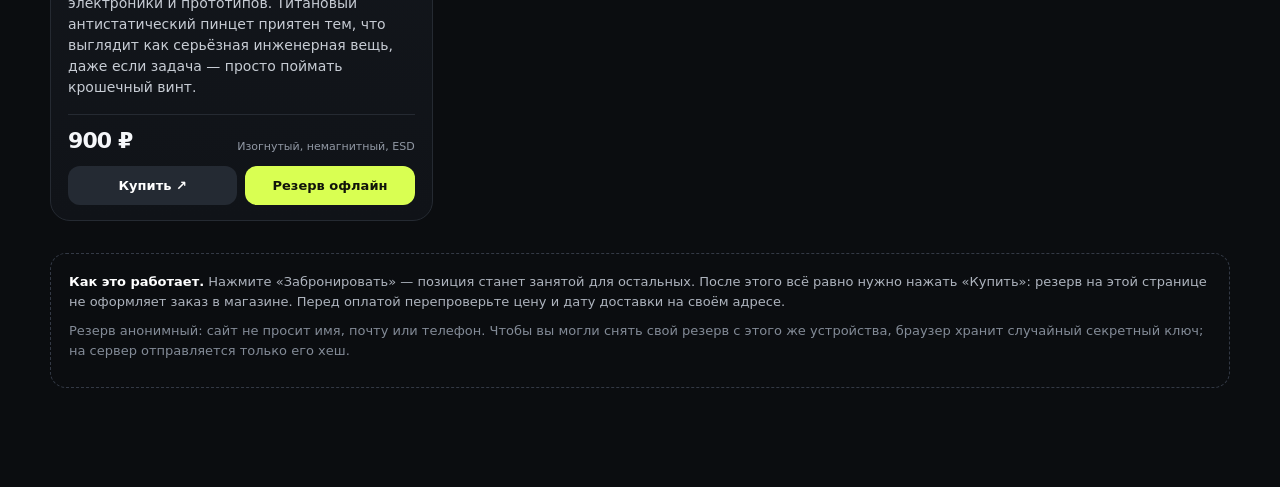
==== commit 79a05df9: "Fix wishlist product links and image routing" ====
--- a/40/index.html
+++ b/40/index.html
@@ -43,8 +43,24 @@
 const SB='https://ojnlygmerorlsmrcaarf.supabase.co';
 const KEY='sb_publishable_xZj-Mhacd6DxAbn6kfJBHQ_Qh79EuW_';
 const IMG='https://ojnlygmerorlsmrcaarf.supabase.co/functions/v1/birthday40-wishlist?img=';
-const SPECIAL_IMAGES={
-  'ral-k7':'https://www.ral-farben.de/img/farbwelt/ral-classic/ral-k7-farbfaecher/ral-k7-colour-fan-raw-color-edition-teaser.jpg'
+const BUY_OVERRIDES={
+  '8bitdo-micro':'https://shop.8bitdo.com/products/8bitdo-micro-bluetooth-gamepad',
+  'niimbot-d110':'https://www.technocity.ru/catalog/detail/1537325/',
+  'digital-caliper':'https://www.joom.ru/ru/products/66fdd19ebef04001a8365029',
+  'olfa-ak5':'https://www.olfa.co.jp/en/products/686.html',
+  'malevich-cutting-mat-a3':'https://market.yandex.ru/card/kovrik-dlya-rezki-malevich-3-kh-sloynyy-a3-sirenevyy/103652006532',
+  'ntag215-tags':'https://market.yandex.ru/card/nfc-metki-ntag215-dlya-kontrolya-dostupa-100pcs/5970172393',
+  'sunshine-ss302a':'https://market.yandex.ru/card/usb-tester-analizator-zaryadki-sunshine-ss-302a/4392417971',
+  'logic-analyzer-24m8ch':'https://market.yandex.ru/card/nabor-ustroystv-usb-logicheskogo-analizatora-mini-tsifrovoy-karmannyy-razmer-8-kanalnaya-vkhodnaya-pamyat-24-mgts/6055511717',
+  'ch341a-programmer':'https://market.yandex.ru/card/ch341a-eeprom-programmator/101552620393',
+  'musedo-cp60g':'https://market.yandex.ru/card/pyezozvukosnimatel-musedo-cp-60g/102627651877',
+  'tagging-gun':'https://market.yandex.ru/card/iglovoy-pistolet-dlya-birok-i-etiketok/103698011237'
+};
+const SHOP_OVERRIDES={
+  '8bitdo-micro':'8BitDo',
+  'niimbot-d110':'Техносити',
+  'digital-caliper':'Joom',
+  'olfa-ak5':'OLFA'
 };
 const gifts=Array.isArray(window.WISHLIST_GIFTS)?window.WISHLIST_GIFTS:[];
 const catalogMeta=window.WISHLIST_META||{};
@@ -59,8 +75,8 @@
 function mine(c){return !!getLocal(key(c))}
 function say(t){toast.textContent=t;toast.classList.add('show');setTimeout(()=>toast.classList.remove('show'),3000)}
 function pass(g){if(filter==='all')return true;if(filter==='cheap')return g.price<=1500;if(filter==='star')return !!g.star;return g.category===filter}
-function imageSrc(g){return g.imageSrc||SPECIAL_IMAGES[g.code]||IMG+encodeURIComponent(g.code)}
-function render(){const list=gifts.filter(pass);count.textContent=list.length+' из '+gifts.length;let h='';for(const g of list){const taken=reservations.has(g.code),own=taken&&mine(g.code),loading=busy.has(g.code);h+='<article class="card '+(taken?'reservedCard':'')+'"><div class="pic"><img loading="lazy" src="'+imageSrc(g)+'" alt=""><div class="badge '+(g.star?'star':'')+'">'+(g.star?'★ В САМОЕ ТО':'#'+g.category.toUpperCase())+'</div></div><div class="body"><div class="shop">'+g.shop+'</div><div class="title">'+g.title+'</div><div class="sub">'+g.subtitle+'</div><div class="why">'+g.why+'</div><div class="meta"><div class="price">'+money(g.price)+'</div><div class="delivery">'+g.delivery+'</div></div><div class="actions"><a class="btn buy" href="'+g.buyUrl+'" target="_blank" rel="noopener noreferrer">Купить ↗</a><button class="btn reserve '+(taken?(own?'mine':'taken'):'')+'" data-code="'+g.code+'" '+((taken&&!own)||!apiOK||loading?'disabled':'')+'>'+(loading?'Секунду…':taken?(own?'Снять мой резерв':'Уже забрали'):(apiOK?'Забронировать':'Резерв офлайн'))+'</button></div></div></article>'}grid.innerHTML=h;document.querySelectorAll('[data-code]').forEach(b=>b.onclick=()=>act(b.dataset.code))}
+function imageSrc(g){return g.imageSrc||IMG+encodeURIComponent(g.code)}
+function render(){const list=gifts.filter(pass);count.textContent=list.length+' из '+gifts.length;let h='';for(const g of list){const taken=reservations.has(g.code),own=taken&&mine(g.code),loading=busy.has(g.code),buyUrl=BUY_OVERRIDES[g.code]||g.buyUrl,shop=SHOP_OVERRIDES[g.code]||g.shop;h+='<article class="card '+(taken?'reservedCard':'')+'"><div class="pic"><img loading="lazy" src="'+imageSrc(g)+'" alt=""><div class="badge '+(g.star?'star':'')+'">'+(g.star?'★ В САМОЕ ТО':'#'+g.category.toUpperCase())+'</div></div><div class="body"><div class="shop">'+shop+'</div><div class="title">'+g.title+'</div><div class="sub">'+g.subtitle+'</div><div class="why">'+g.why+'</div><div class="meta"><div class="price">'+money(g.price)+'</div><div class="delivery">'+g.delivery+'</div></div><div class="actions"><a class="btn buy" href="'+buyUrl+'" target="_blank" rel="noopener noreferrer">Купить ↗</a><button class="btn reserve '+(taken?(own?'mine':'taken'):'')+'" data-code="'+g.code+'" '+((taken&&!own)||!apiOK||loading?'disabled':'')+'>'+(loading?'Секунду…':taken?(own?'Снять мой резерв':'Уже забрали'):(apiOK?'Забронировать':'Резерв офлайн'))+'</button></div></div></article>'}grid.innerHTML=h;document.querySelectorAll('[data-code]').forEach(b=>b.onclick=()=>act(b.dataset.code))}
 async function rpc(fn,body={}){const r=await fetch(SB+'/rest/v1/rpc/'+fn,{method:'POST',headers:{'apikey':KEY,'content-type':'application/json'},body:JSON.stringify(body),cache:'no-store'});if(!r.ok){const t=await r.text();throw new Error(t||('HTTP '+r.status))}const text=await r.text();return text?JSON.parse(text):null}
 async function sha256(s){const d=await crypto.subtle.digest('SHA-256',new TextEncoder().encode(s));return Array.from(new Uint8Array(d)).map(x=>x.toString(16).padStart(2,'0')).join('')}
 async function status(){try{const j=await rpc('birthday40_status');reservations=new Set(Array.isArray(j)?j:[]);apiOK=true;offline.classList.remove('show')}catch{apiOK=false;offline.classList.add('show')}render()}
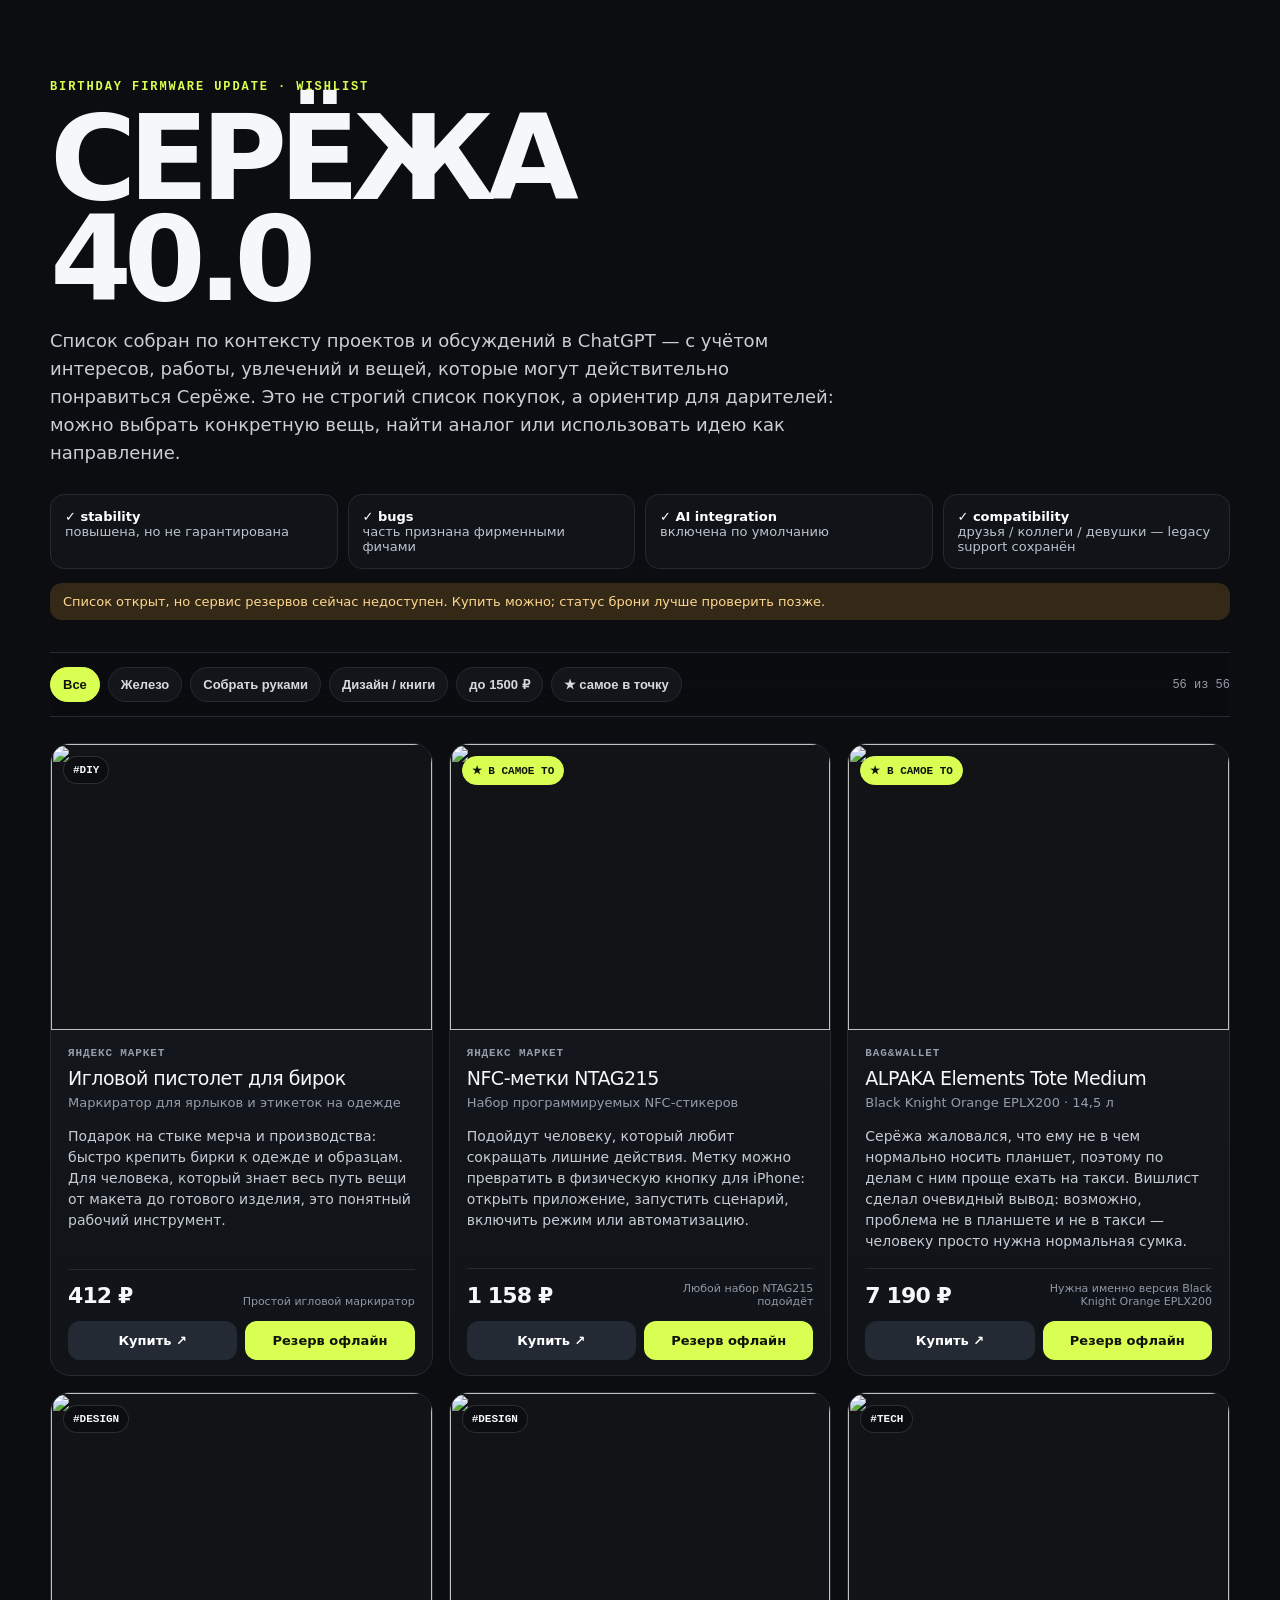
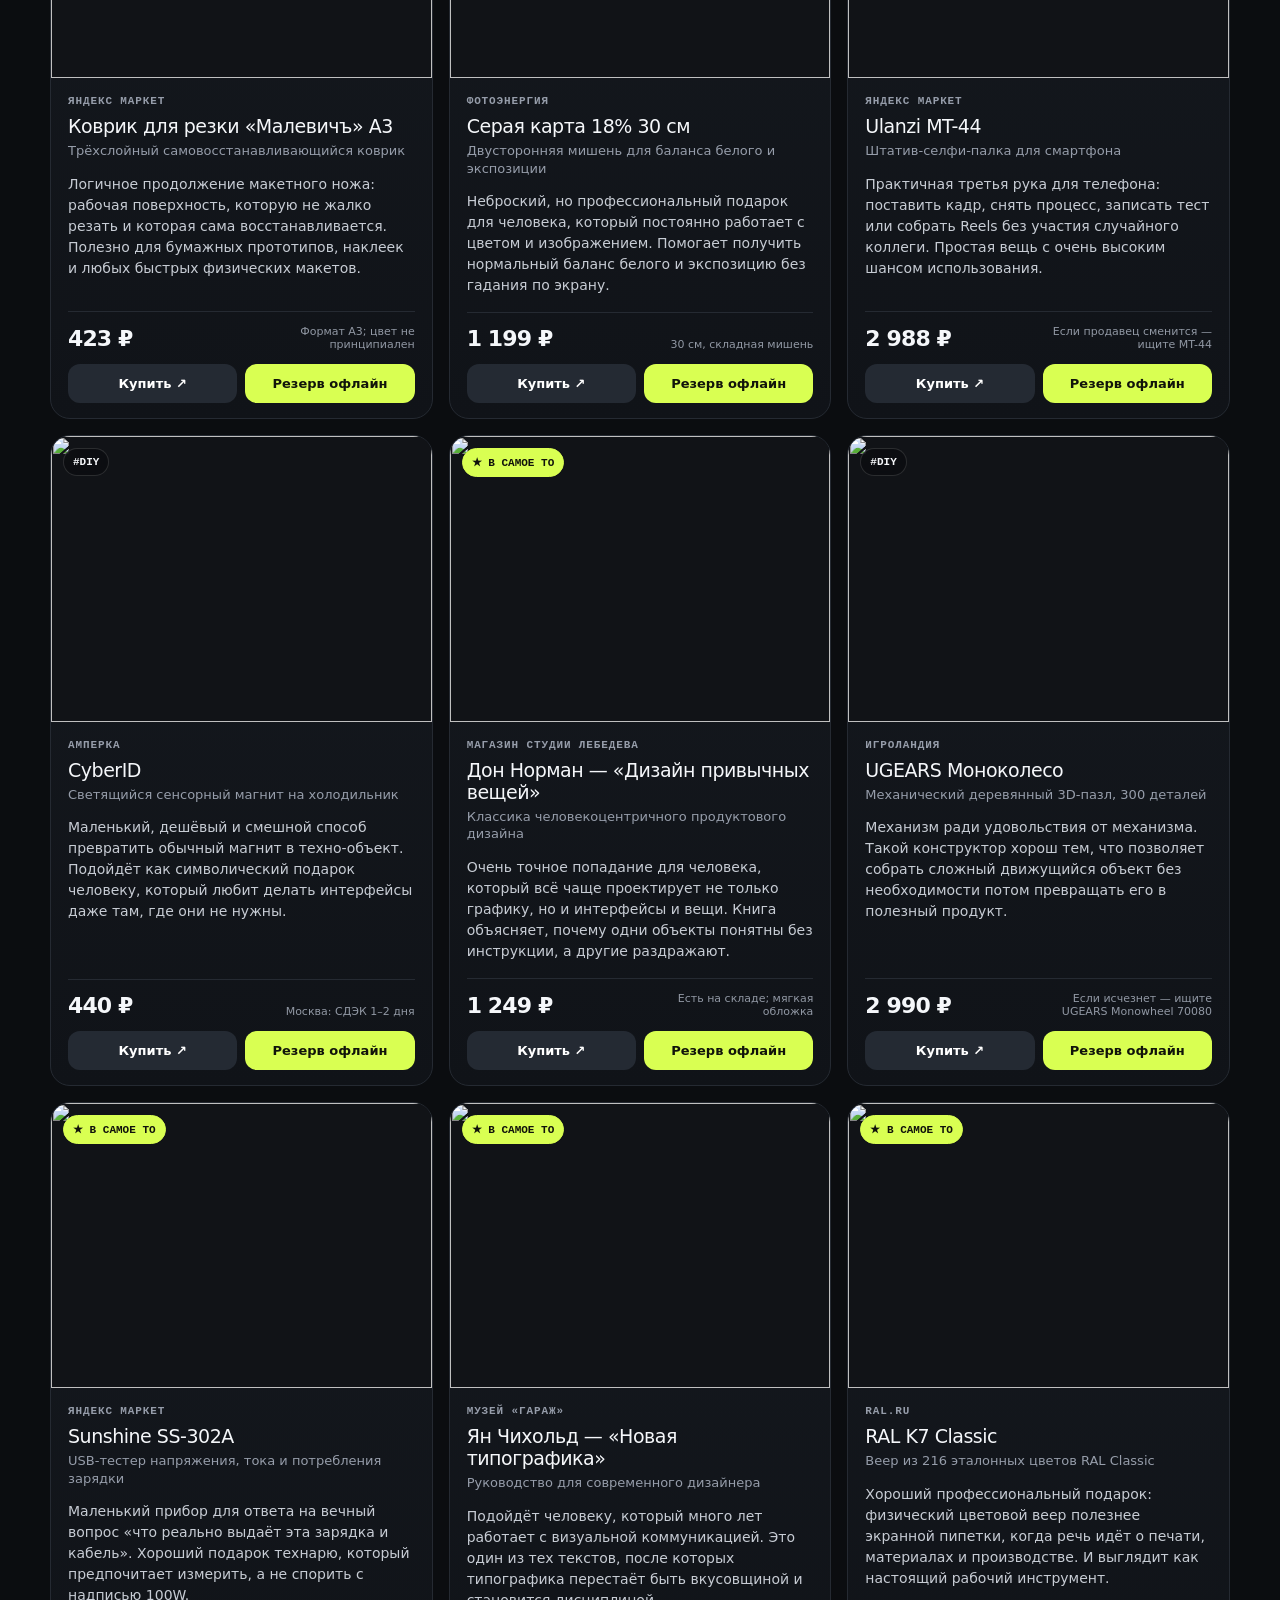
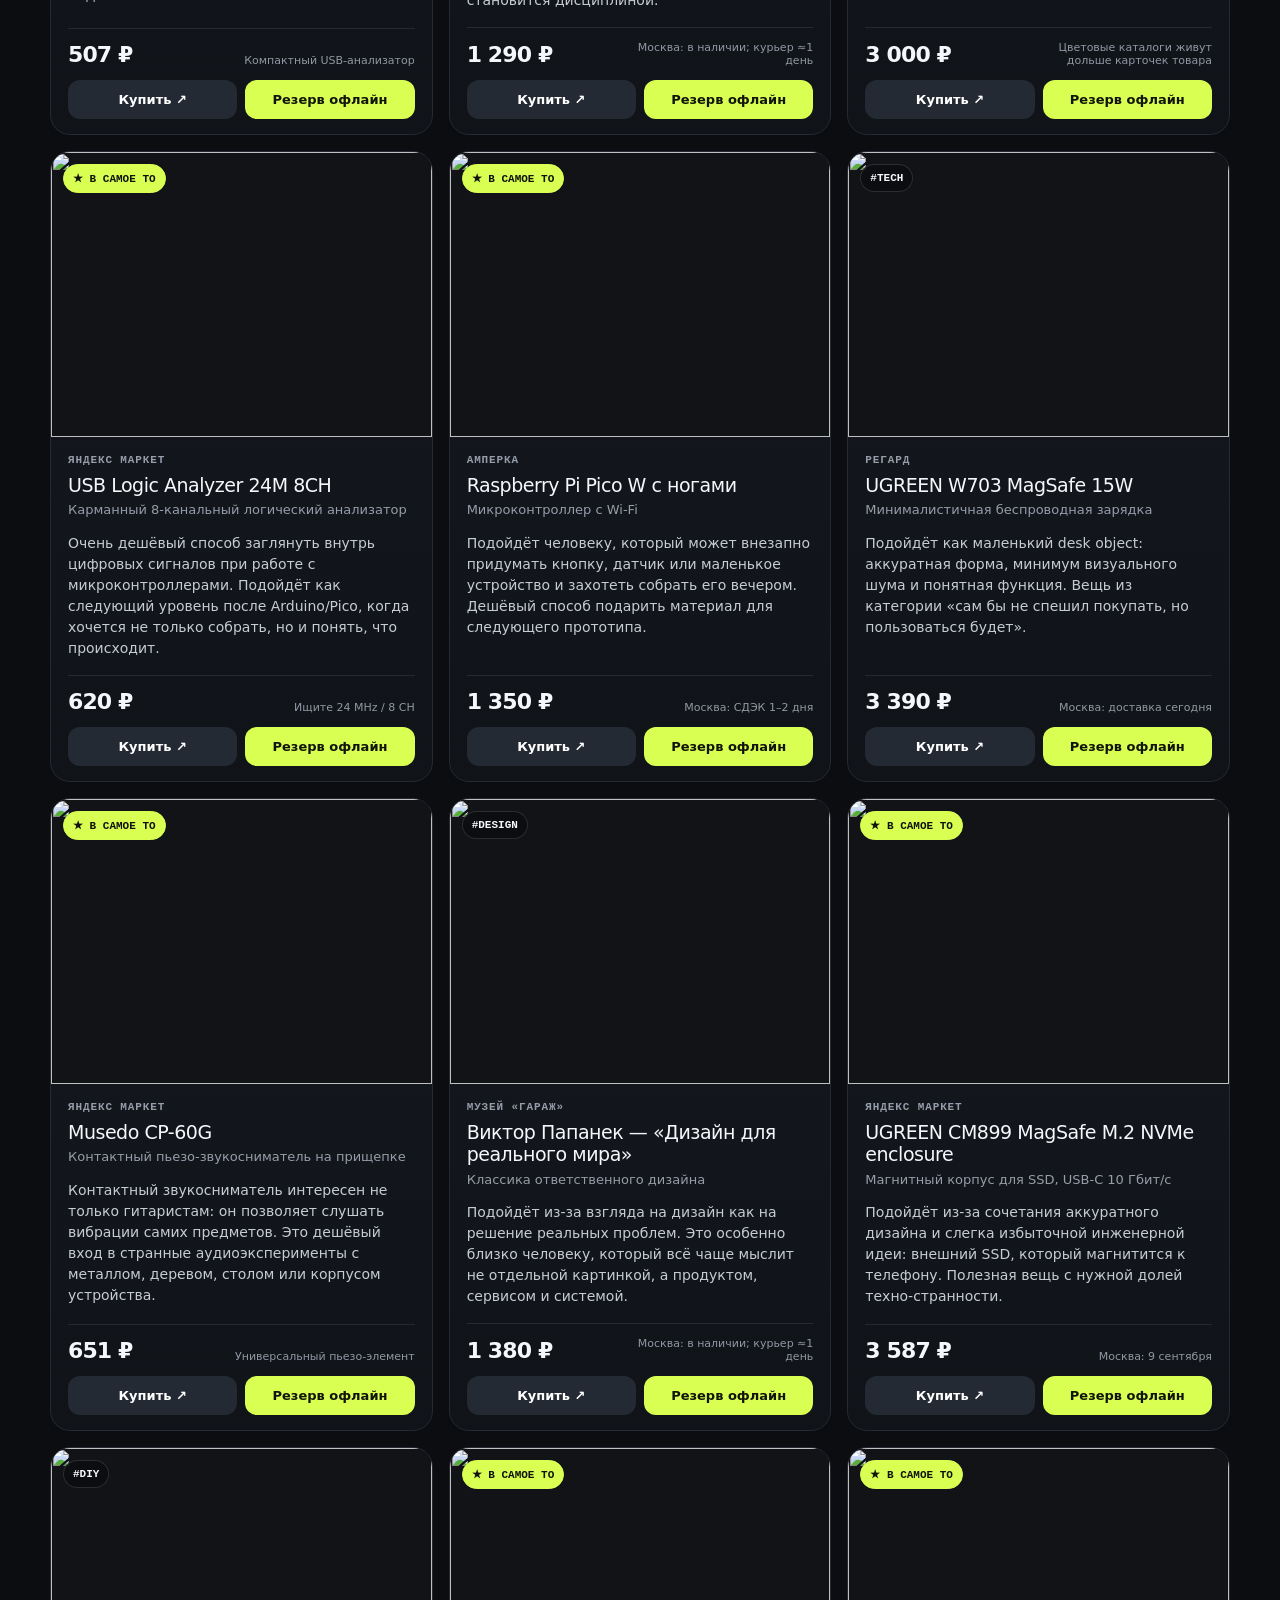
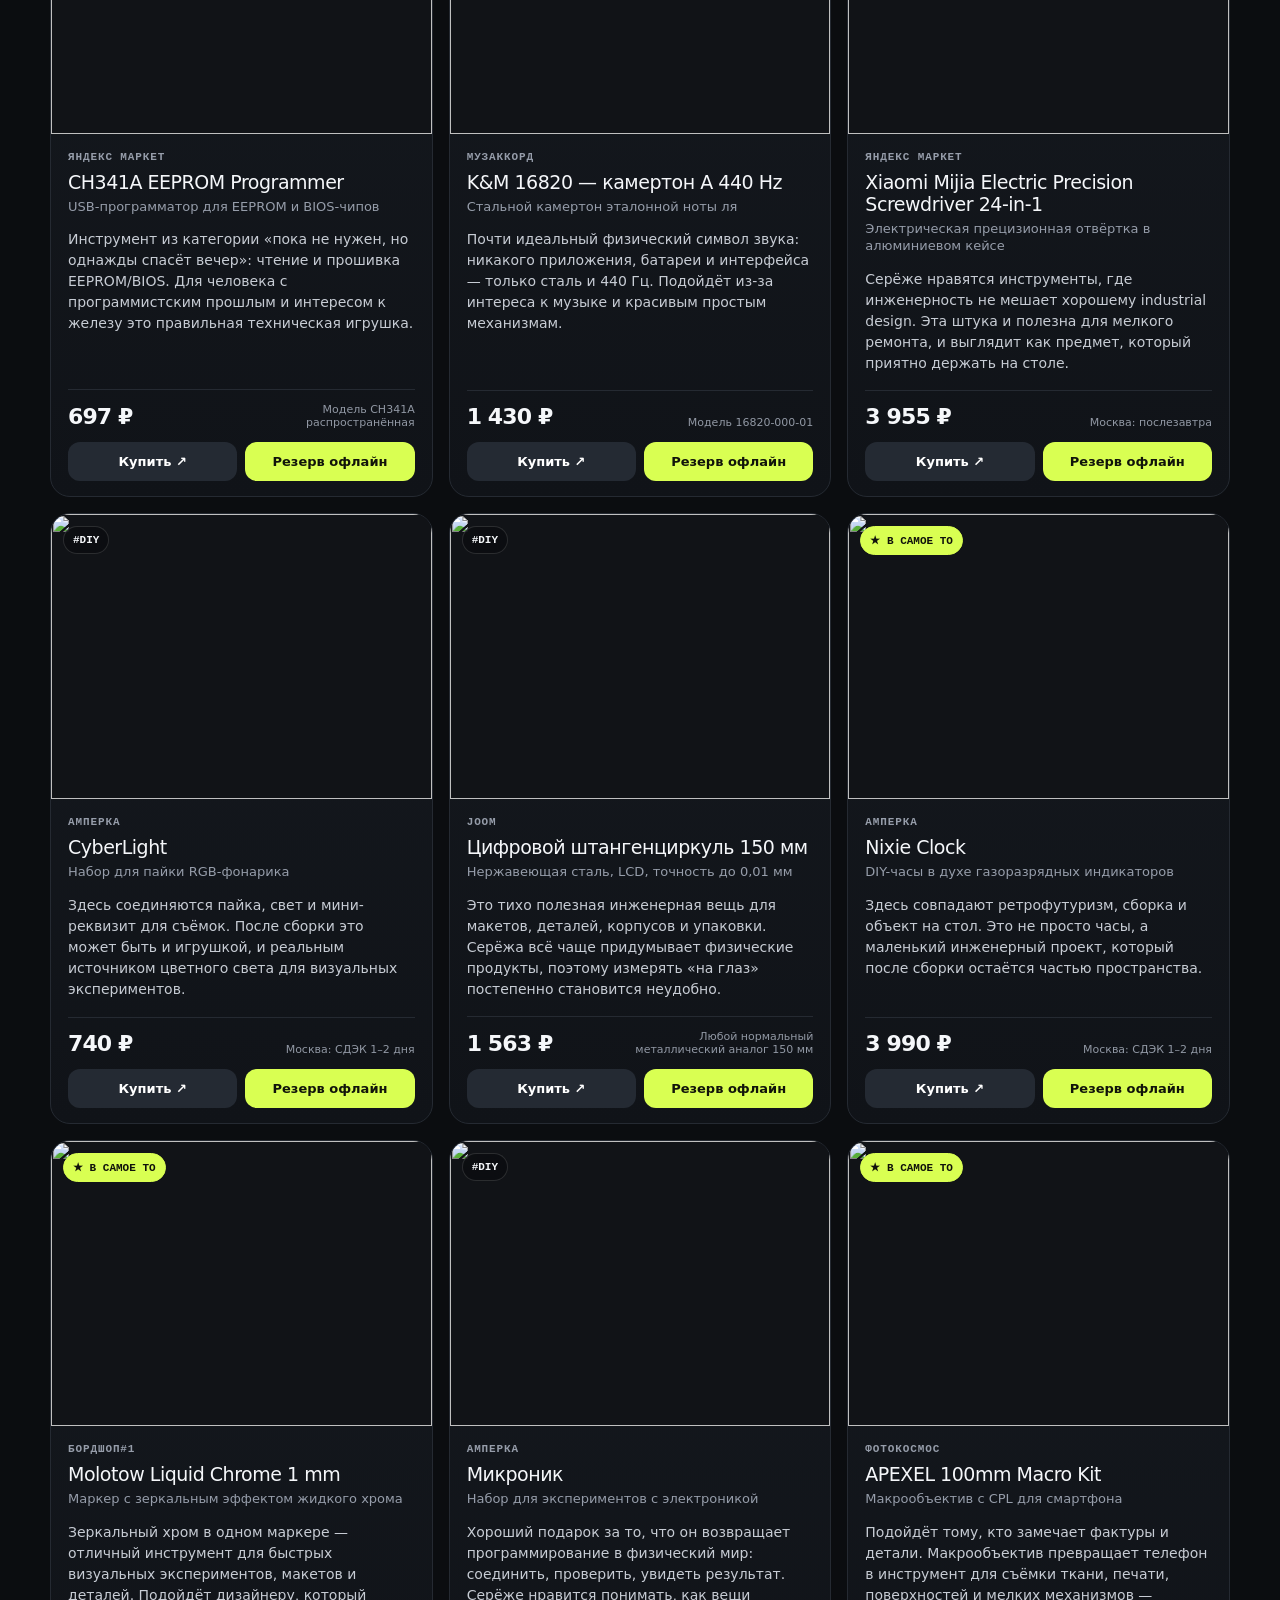
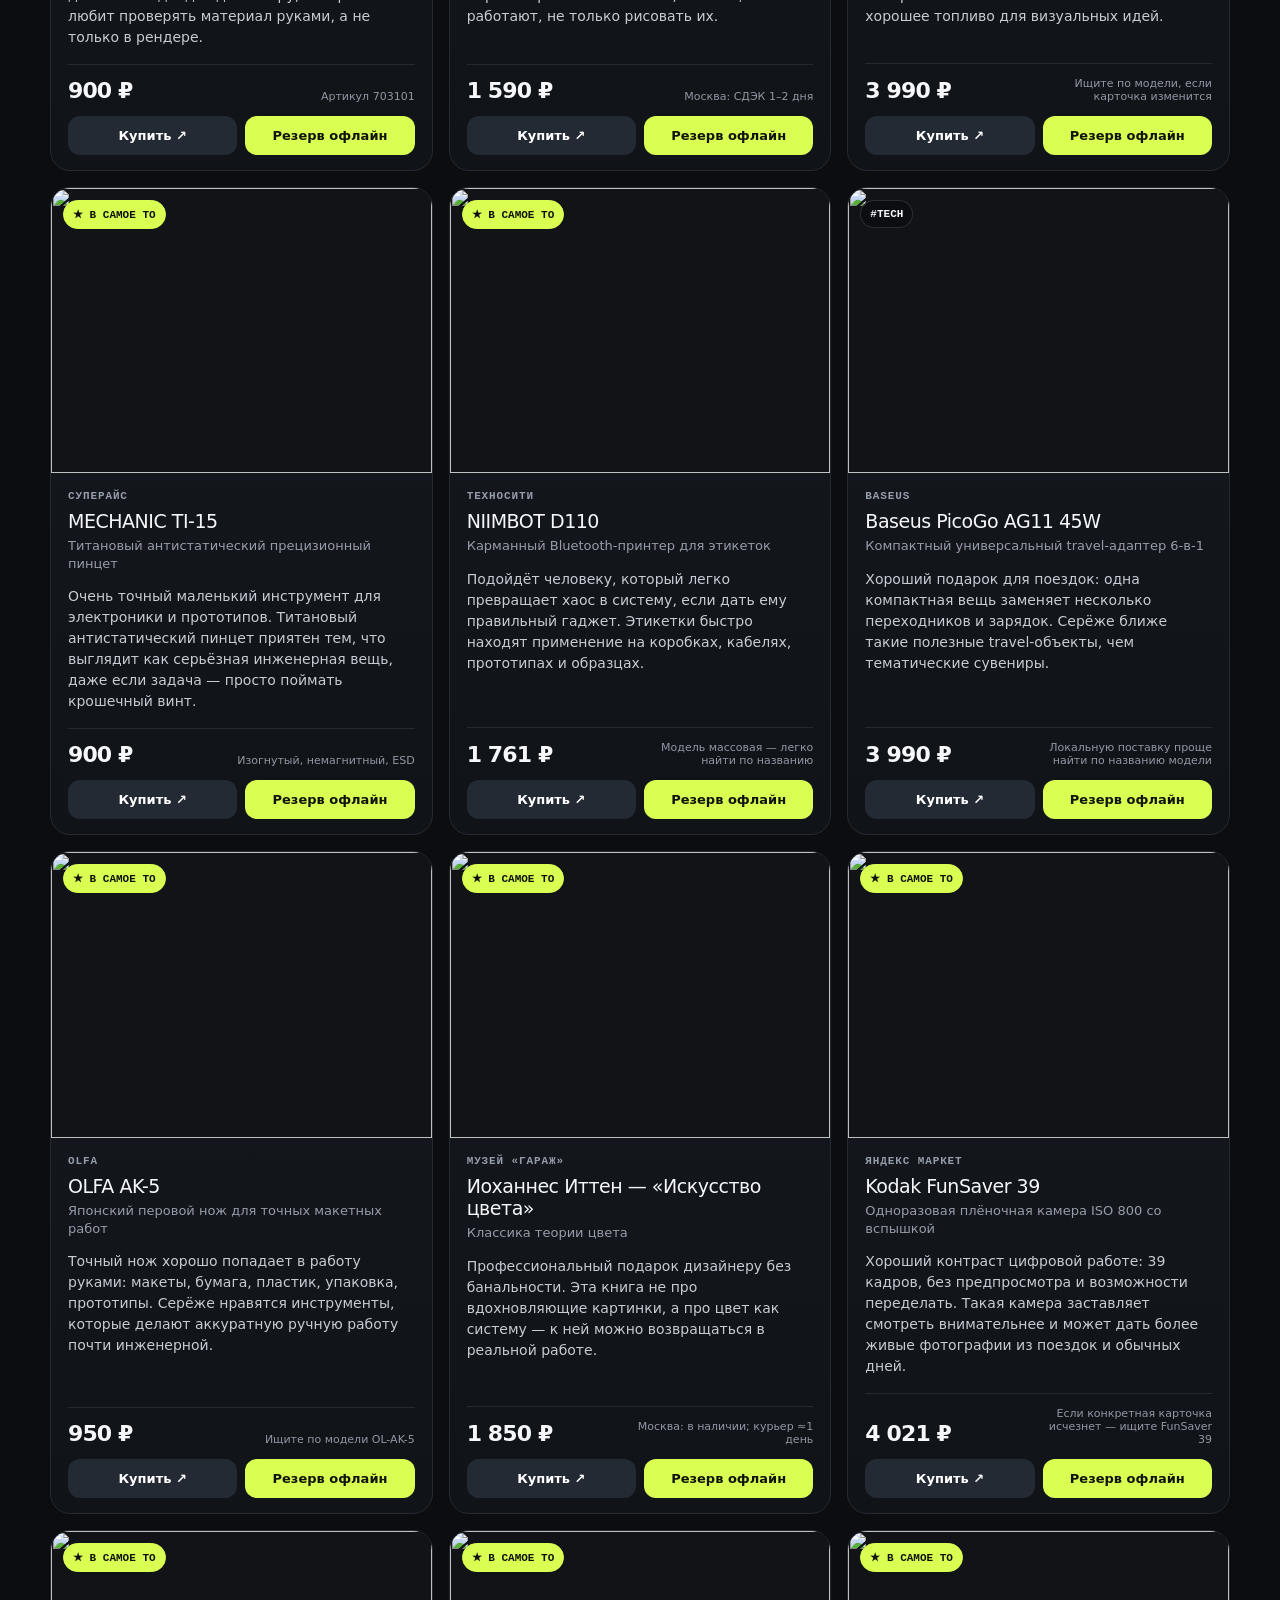
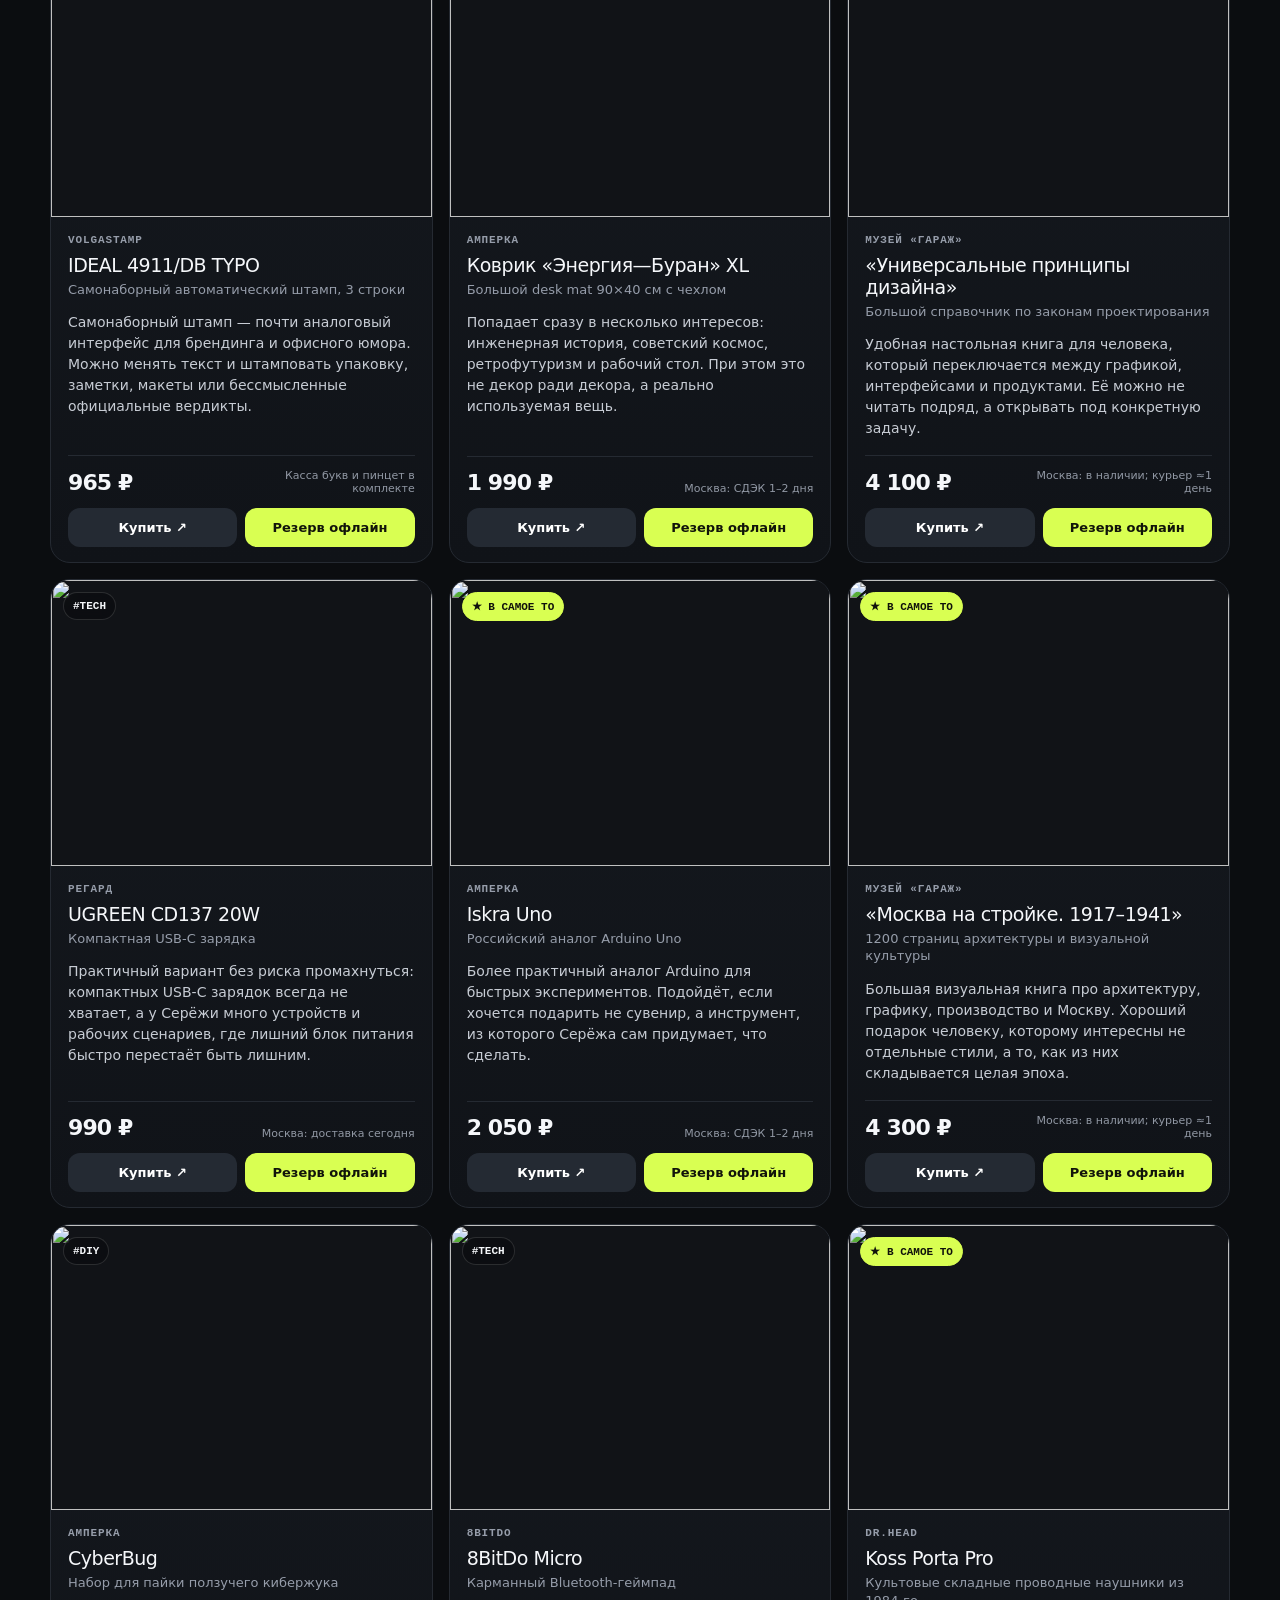
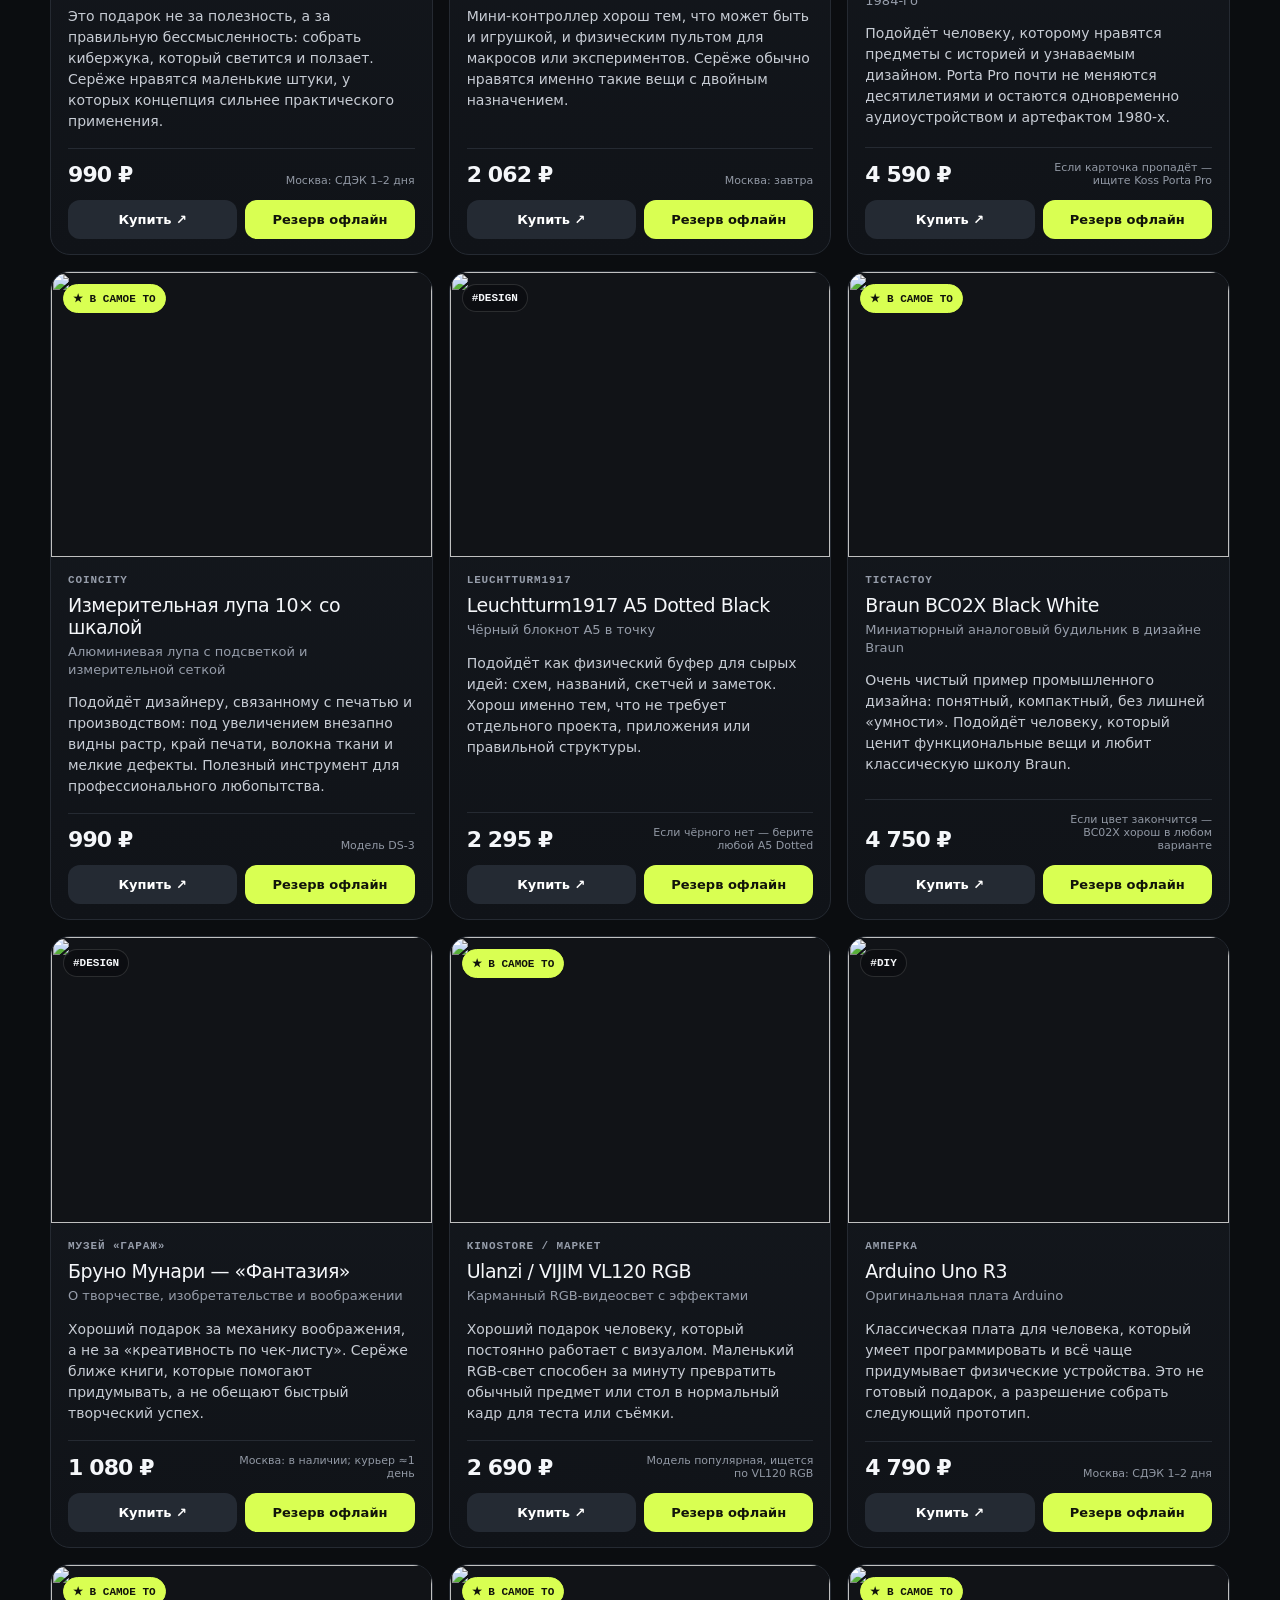
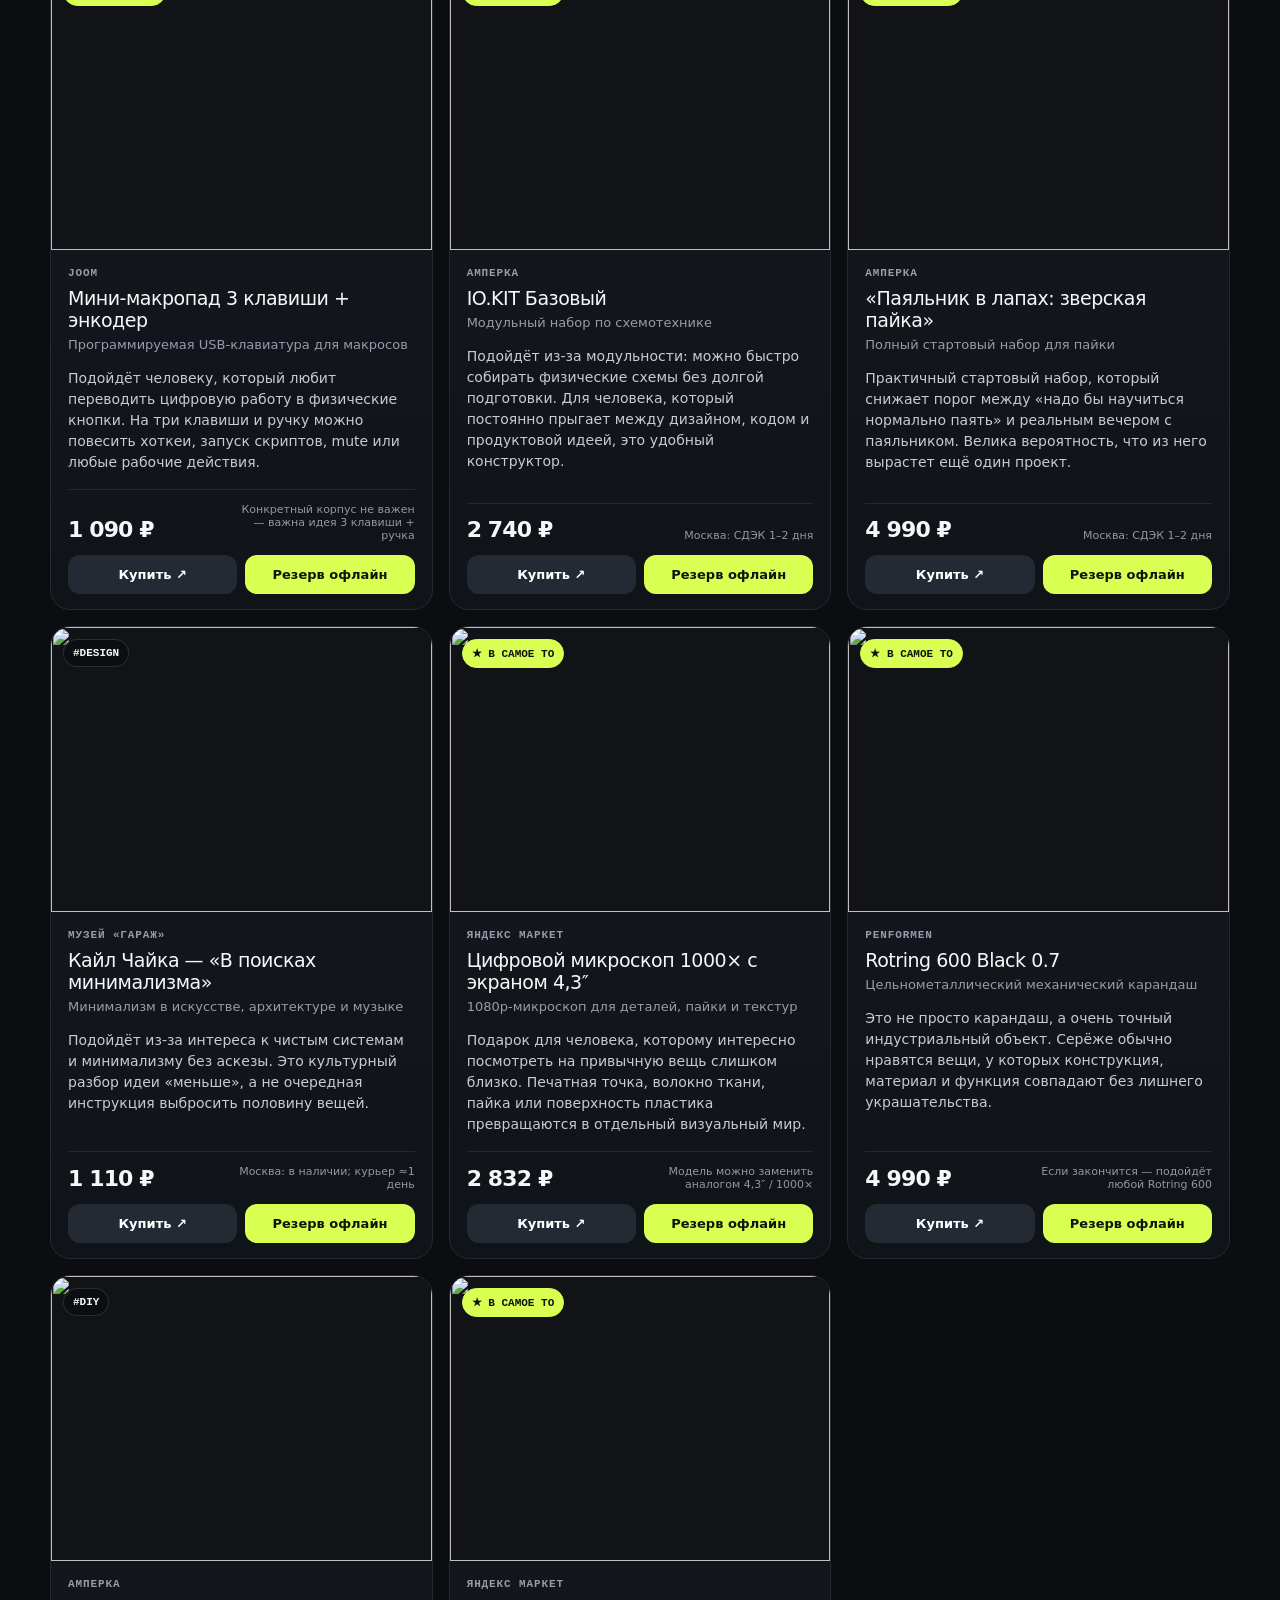
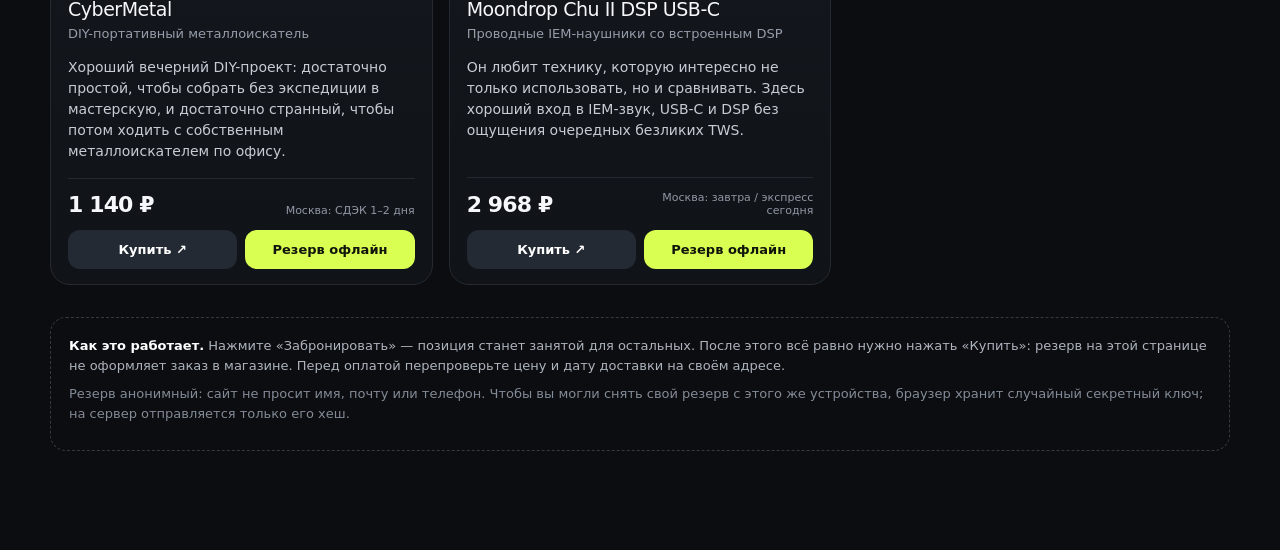
==== commit 5872237e: "Arrange wishlist by price across desktop columns" ====
--- a/40/index.html
+++ b/40/index.html
@@ -7,6 +7,23 @@
 <meta name="apple-mobile-web-app-capable" content="yes">
 <meta name="robots" content="noindex,nofollow,noarchive">
 <title>Серёжа 40.0 — Wishlist</title>
+<meta name="description" content="55 идей подарков, собранных по контексту проектов и обсуждений в ChatGPT.">
+<link rel="canonical" href="https://thisisfis.com/40/">
+<meta property="og:type" content="website">
+<meta property="og:site_name" content="ThisisFiS">
+<meta property="og:title" content="СЕРЁЖА 40.0 — Wishlist">
+<meta property="og:description" content="55 идей подарков, собранных по контексту проектов и обсуждений в ChatGPT.">
+<meta property="og:url" content="https://thisisfis.com/40/">
+<meta property="og:image" content="https://thisisfis.com/40/og-wishlist.jpg?v=1">
+<meta property="og:image:secure_url" content="https://thisisfis.com/40/og-wishlist.jpg?v=1">
+<meta property="og:image:type" content="image/jpeg">
+<meta property="og:image:width" content="1200">
+<meta property="og:image:height" content="630">
+<meta property="og:image:alt" content="Серёжа 40.0 — wishlist: 55 идей подарков">
+<meta name="twitter:card" content="summary_large_image">
+<meta name="twitter:title" content="СЕРЁЖА 40.0 — Wishlist">
+<meta name="twitter:description" content="55 идей подарков, собранных по контексту проектов и обсуждений в ChatGPT.">
+<meta name="twitter:image" content="https://thisisfis.com/40/og-wishlist.jpg?v=1">
 <style>
 :root{--bg:#0b0d10;--card:#12151a;--line:#252a32;--text:#f5f7fa;--muted:#969daa;--acid:#d9ff52;--blue:#b9d3ff}*{box-sizing:border-box}html{background:var(--bg)}body{margin:0;background:radial-gradient(1000px 600px at 20% -10%,#252a19 0,transparent 55%),var(--bg);color:var(--text);font-family:Inter,ui-sans-serif,system-ui,-apple-system,"Segoe UI",sans-serif;-webkit-font-smoothing:antialiased}.wrap{max-width:1220px;margin:auto;padding:28px 20px calc(80px + env(safe-area-inset-bottom))}.hero{padding:52px 0 32px;border-bottom:1px solid var(--line)}.eyebrow{font:700 12px/1.2 ui-monospace,SFMono-Regular,Menlo,monospace;letter-spacing:.16em;color:var(--acid);text-transform:uppercase}.hero h1{font-size:clamp(54px,10vw,118px);line-height:.85;letter-spacing:-.07em;margin:14px 0 18px}.hero p{max-width:800px;color:#c9ced7;font-size:18px;line-height:1.55}.patches{display:grid;grid-template-columns:repeat(4,1fr);gap:10px;margin-top:28px}.patch{border:1px solid var(--line);background:#101318;border-radius:14px;padding:14px;color:#bdc3cd;font-size:13px}.patch b{color:#fff}.toolbar{position:sticky;top:0;z-index:10;background:rgba(11,13,16,.92);backdrop-filter:blur(16px);-webkit-backdrop-filter:blur(16px);padding:14px 0;border-bottom:1px solid var(--line);display:flex;gap:8px;flex-wrap:wrap}.chip{appearance:none;border:1px solid var(--line);background:#12151a;color:#d6d9df;padding:9px 12px;border-radius:999px;cursor:pointer;font-weight:650;font-size:13px}.chip.on{background:var(--acid);color:#10120b;border-color:var(--acid)}.count{margin-left:auto;color:var(--muted);align-self:center;font:12px ui-monospace,monospace}.grid{display:grid;grid-template-columns:repeat(3,minmax(0,1fr));gap:16px;margin-top:26px}.card{overflow:hidden;border:1px solid var(--line);background:linear-gradient(180deg,#15191f,#101318);border-radius:20px;display:flex;flex-direction:column}.pic{aspect-ratio:4/3;background:#111317;position:relative;overflow:hidden}.pic img{width:100%;height:100%;object-fit:contain;background:#111317;display:block}.badge{position:absolute;left:12px;top:12px;background:rgba(11,13,16,.82);backdrop-filter:blur(8px);border:1px solid rgba(255,255,255,.13);border-radius:999px;padding:7px 9px;font:700 11px ui-monospace,monospace}.badge.star{color:#10120b;background:var(--acid);border-color:var(--acid)}.body{padding:17px 17px 15px;display:flex;flex:1;flex-direction:column}.shop{font:700 11px ui-monospace,monospace;color:var(--muted);text-transform:uppercase;letter-spacing:.08em}.title{font-size:19px;line-height:1.16;letter-spacing:-.025em;margin:8px 0 5px}.sub{color:#969daa;font-size:13px;line-height:1.35}.why{color:#c7ccd4;font-size:14px;line-height:1.5;margin:14px 0 16px}.meta{margin-top:auto;border-top:1px solid var(--line);padding-top:13px;display:flex;justify-content:space-between;gap:12px;align-items:flex-end}.price{font-size:22px;font-weight:800;letter-spacing:-.04em}.delivery{font-size:11px;color:#9198a4;text-align:right;max-width:52%}.actions{display:grid;grid-template-columns:1fr 1fr;gap:8px;margin-top:13px}.btn{border:0;border-radius:12px;padding:12px 10px;font-weight:780;cursor:pointer;text-align:center;text-decoration:none;font-size:13px;font-family:inherit}.buy{background:#242a33;color:white}.reserve{background:var(--acid);color:#11140a}.reserve.taken{background:#272b31;color:#767d87;cursor:not-allowed}.reserve.mine{background:#243348;color:var(--blue)}.reserve:disabled{cursor:not-allowed}.note{margin-top:32px;padding:18px;border:1px dashed #333945;border-radius:16px;color:#aeb4be;font-size:13px;line-height:1.55}.note b{color:#fff}.privacy{display:block;margin-top:8px;color:#838b97}.toast{position:fixed;right:20px;bottom:calc(20px + env(safe-area-inset-bottom));left:20px;margin:auto;max-width:520px;background:#20252d;color:white;border:1px solid #3a414c;padding:13px 16px;border-radius:12px;z-index:200;opacity:0;transform:translateY(15px);pointer-events:none;transition:.2s;text-align:center}.toast.show{opacity:1;transform:none}.reservedCard{opacity:.72}.reservedCard .pic:after{content:"ЗАБРОНИРОВАНО";position:absolute;inset:auto 12px 12px 12px;background:rgba(11,13,16,.86);color:#f0f2f5;border:1px solid #3a4049;border-radius:11px;padding:10px;text-align:center;font:800 11px ui-monospace,monospace;letter-spacing:.08em}.offline{display:none;margin-top:14px;padding:11px 13px;border-radius:12px;background:#342916;color:#ffd790;font-size:13px}.offline.show{display:block}@media(max-width:900px){.grid{grid-template-columns:repeat(2,1fr)}.patches{grid-template-columns:repeat(2,1fr)}}@media(max-width:610px){.wrap{padding:18px 14px calc(60px + env(safe-area-inset-bottom))}.hero{padding-top:34px}.hero p{font-size:16px}.grid{grid-template-columns:1fr}.patches{grid-template-columns:1fr}.count{width:100%;margin-left:3px}.toolbar{top:0}.actions{grid-template-columns:1fr 1fr}.btn{padding:13px 8px}}
 </style>
@@ -76,7 +93,8 @@
 function say(t){toast.textContent=t;toast.classList.add('show');setTimeout(()=>toast.classList.remove('show'),3000)}
 function pass(g){if(filter==='all')return true;if(filter==='cheap')return g.price<=1500;if(filter==='star')return !!g.star;return g.category===filter}
 function imageSrc(g){return g.imageSrc||IMG+encodeURIComponent(g.code)}
-function render(){const list=gifts.filter(pass);count.textContent=list.length+' из '+gifts.length;let h='';for(const g of list){const taken=reservations.has(g.code),own=taken&&mine(g.code),loading=busy.has(g.code),buyUrl=BUY_OVERRIDES[g.code]||g.buyUrl,shop=SHOP_OVERRIDES[g.code]||g.shop;h+='<article class="card '+(taken?'reservedCard':'')+'"><div class="pic"><img loading="lazy" src="'+imageSrc(g)+'" alt=""><div class="badge '+(g.star?'star':'')+'">'+(g.star?'★ В САМОЕ ТО':'#'+g.category.toUpperCase())+'</div></div><div class="body"><div class="shop">'+shop+'</div><div class="title">'+g.title+'</div><div class="sub">'+g.subtitle+'</div><div class="why">'+g.why+'</div><div class="meta"><div class="price">'+money(g.price)+'</div><div class="delivery">'+g.delivery+'</div></div><div class="actions"><a class="btn buy" href="'+buyUrl+'" target="_blank" rel="noopener noreferrer">Купить ↗</a><button class="btn reserve '+(taken?(own?'mine':'taken'):'')+'" data-code="'+g.code+'" '+((taken&&!own)||!apiOK||loading?'disabled':'')+'>'+(loading?'Секунду…':taken?(own?'Снять мой резерв':'Уже забрали'):(apiOK?'Забронировать':'Резерв офлайн'))+'</button></div></div></article>'}grid.innerHTML=h;document.querySelectorAll('[data-code]').forEach(b=>b.onclick=()=>act(b.dataset.code))}
+function priceColumns(list){if(window.innerWidth<=900||list.length<3)return list;const sorted=[...list].sort((a,b)=>a.price-b.price),size=Math.ceil(sorted.length/3),low=sorted.slice(0,size),mid=sorted.slice(size,size*2),high=sorted.slice(size*2),pin=high.findIndex(g=>g.code==='alpaka-elements-tote-bko');if(pin>0)high.unshift(high.splice(pin,1)[0]);const out=[];for(let i=0;i<Math.max(low.length,mid.length,high.length);i++){if(low[i])out.push(low[i]);if(mid[i])out.push(mid[i]);if(high[i])out.push(high[i])}return out}
+function render(){const raw=gifts.filter(pass),list=priceColumns(raw);count.textContent=list.length+' из '+gifts.length;let h='';for(const g of list){const taken=reservations.has(g.code),own=taken&&mine(g.code),loading=busy.has(g.code),buyUrl=BUY_OVERRIDES[g.code]||g.buyUrl,shop=SHOP_OVERRIDES[g.code]||g.shop;h+='<article class="card '+(taken?'reservedCard':'')+'"><div class="pic"><img loading="lazy" src="'+imageSrc(g)+'" alt=""><div class="badge '+(g.star?'star':'')+'">'+(g.star?'★ В САМОЕ ТО':'#'+g.category.toUpperCase())+'</div></div><div class="body"><div class="shop">'+shop+'</div><div class="title">'+g.title+'</div><div class="sub">'+g.subtitle+'</div><div class="why">'+g.why+'</div><div class="meta"><div class="price">'+money(g.price)+'</div><div class="delivery">'+g.delivery+'</div></div><div class="actions"><a class="btn buy" href="'+buyUrl+'" target="_blank" rel="noopener noreferrer">Купить ↗</a><button class="btn reserve '+(taken?(own?'mine':'taken'):'')+'" data-code="'+g.code+'" '+((taken&&!own)||!apiOK||loading?'disabled':'')+'>'+(loading?'Секунду…':taken?(own?'Снять мой резерв':'Уже забрали'):(apiOK?'Забронировать':'Резерв офлайн'))+'</button></div></div></article>'}grid.innerHTML=h;document.querySelectorAll('[data-code]').forEach(b=>b.onclick=()=>act(b.dataset.code))}
 async function rpc(fn,body={}){const r=await fetch(SB+'/rest/v1/rpc/'+fn,{method:'POST',headers:{'apikey':KEY,'content-type':'application/json'},body:JSON.stringify(body),cache:'no-store'});if(!r.ok){const t=await r.text();throw new Error(t||('HTTP '+r.status))}const text=await r.text();return text?JSON.parse(text):null}
 async function sha256(s){const d=await crypto.subtle.digest('SHA-256',new TextEncoder().encode(s));return Array.from(new Uint8Array(d)).map(x=>x.toString(16).padStart(2,'0')).join('')}
 async function status(){try{const j=await rpc('birthday40_status');reservations=new Set(Array.isArray(j)?j:[]);apiOK=true;offline.classList.remove('show')}catch{apiOK=false;offline.classList.add('show')}render()}
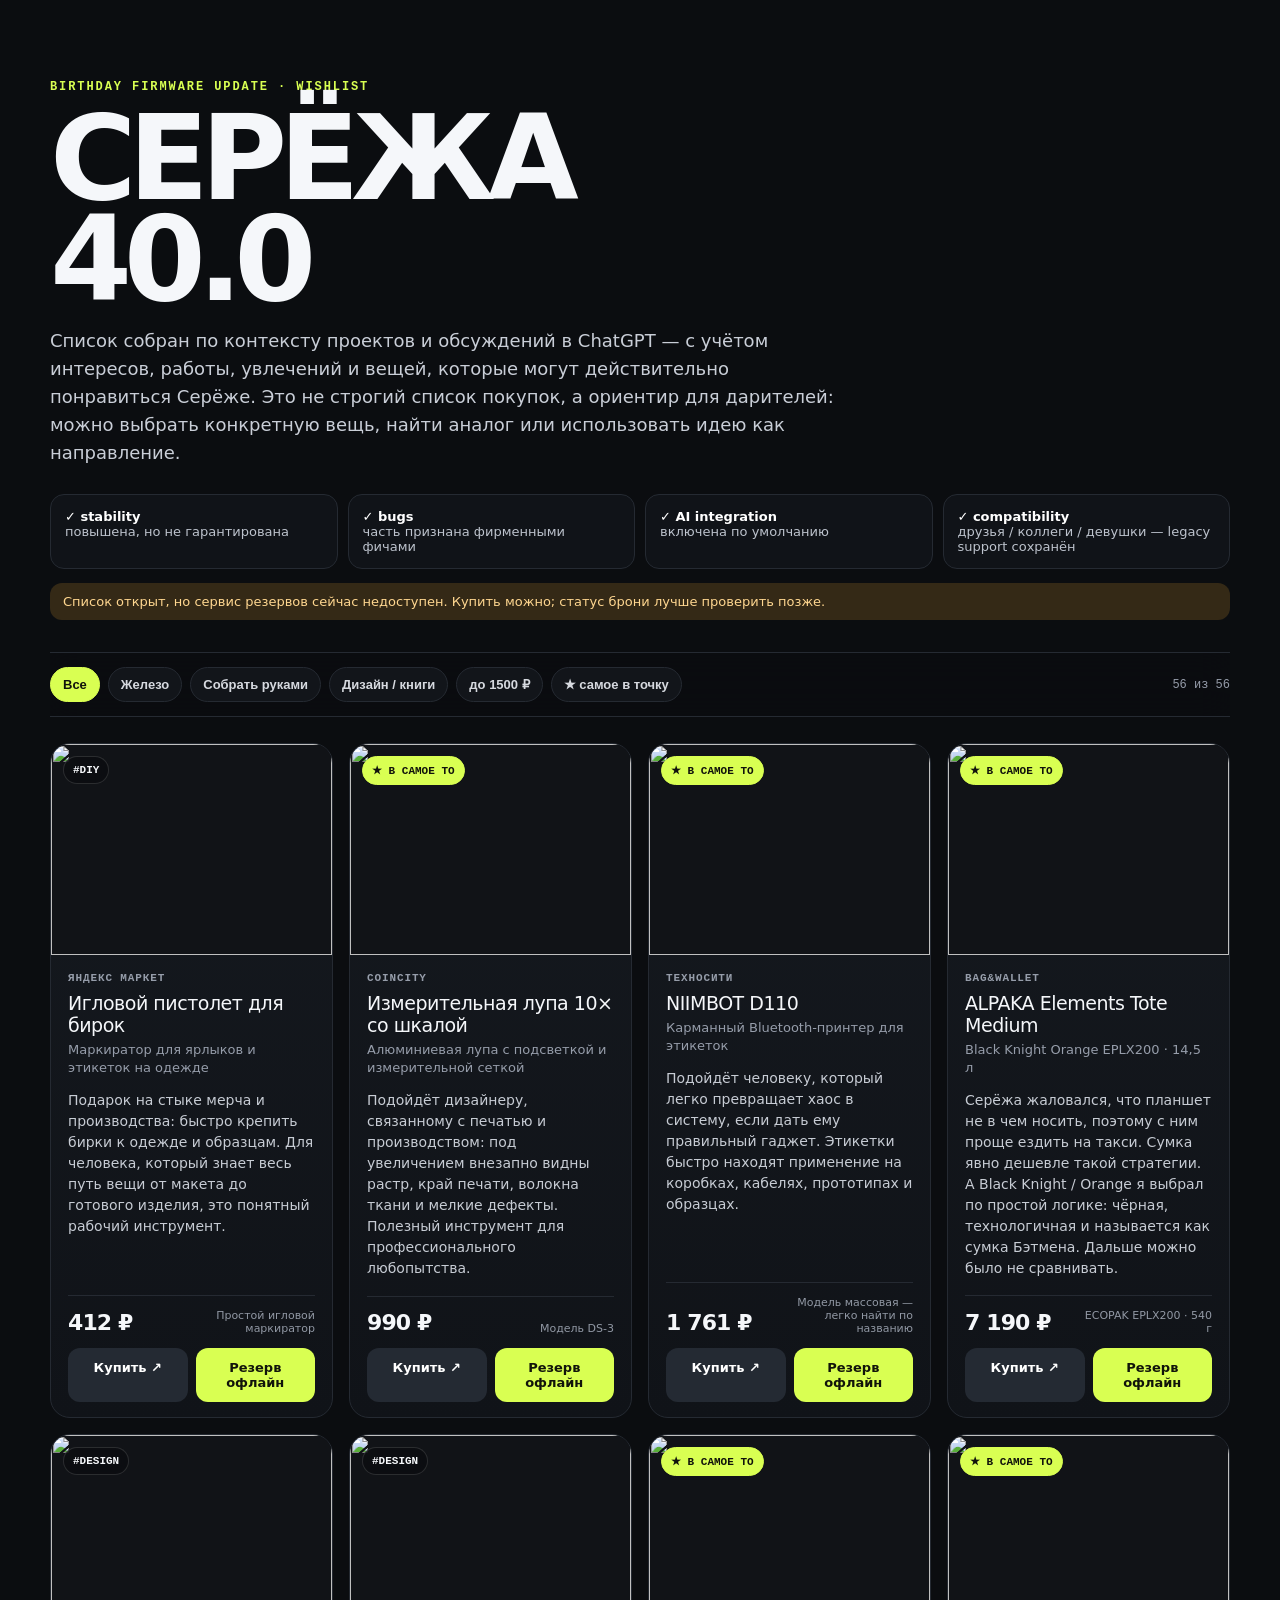
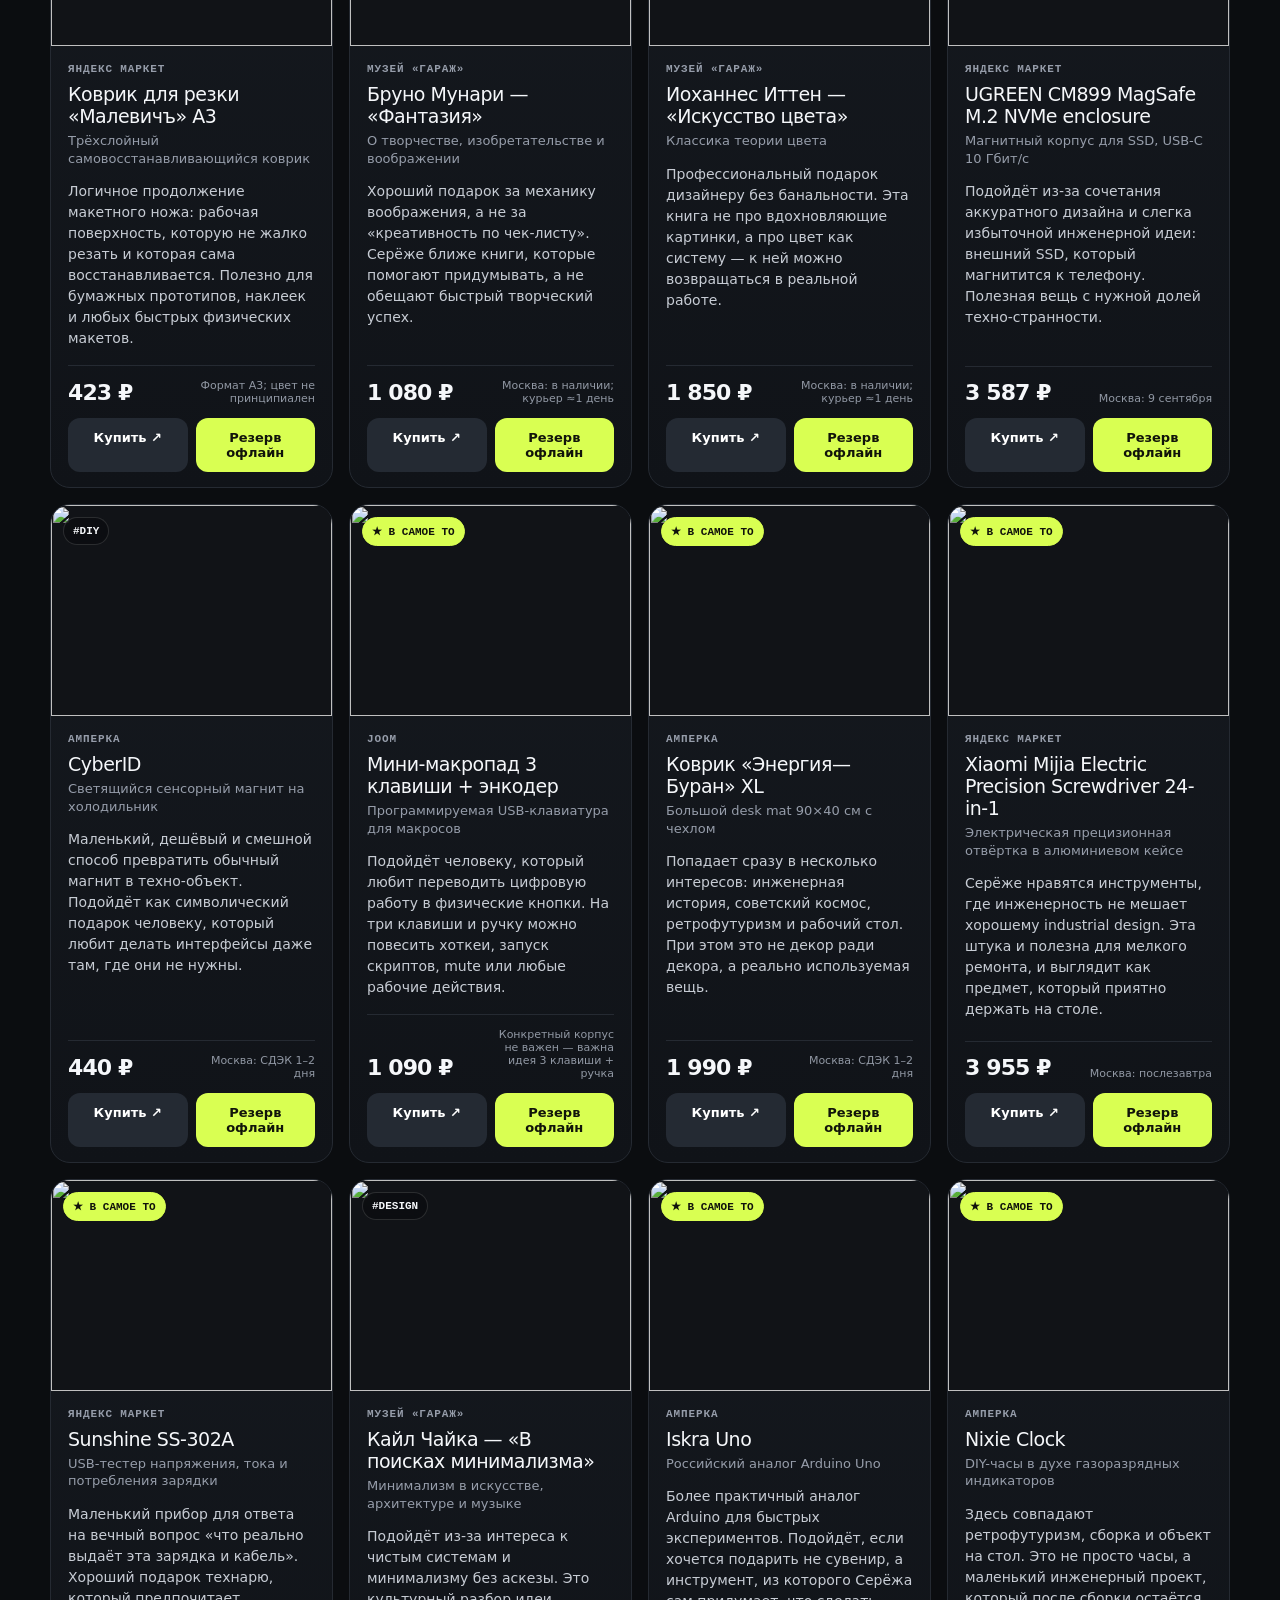
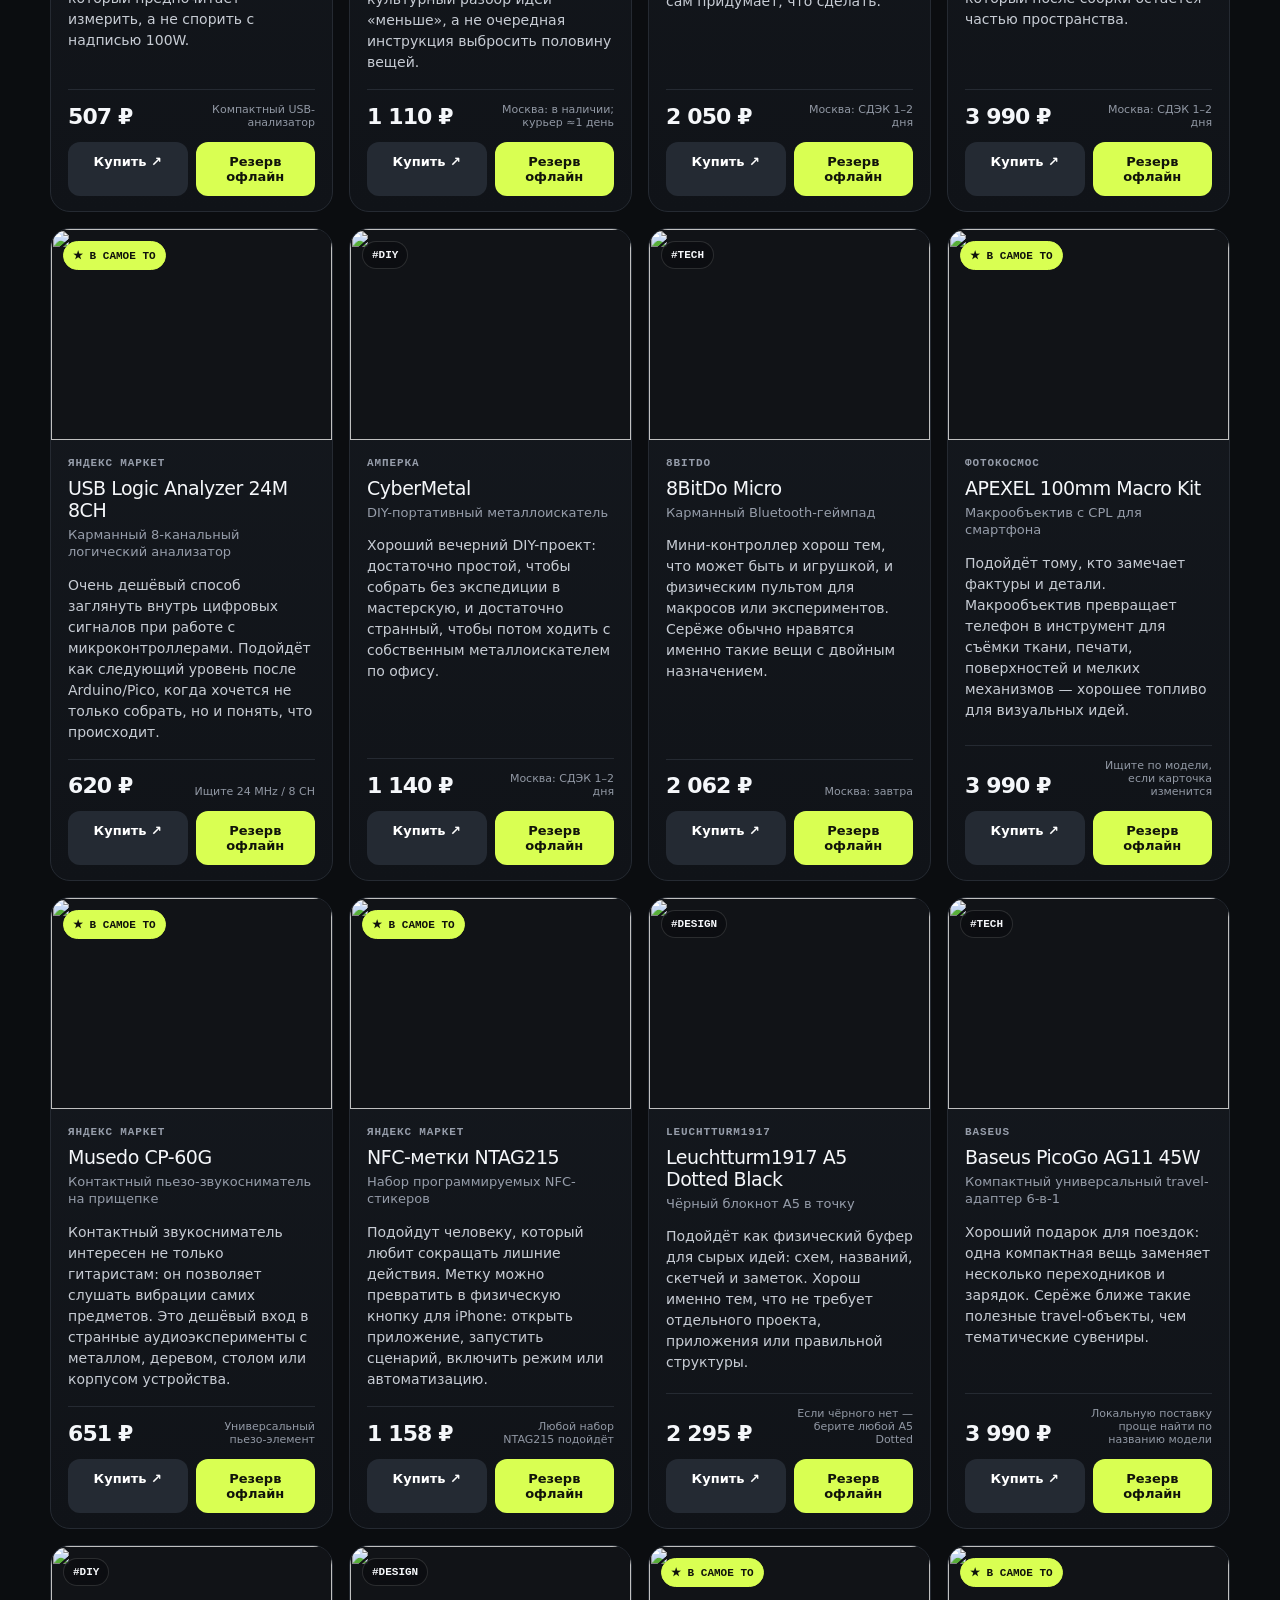
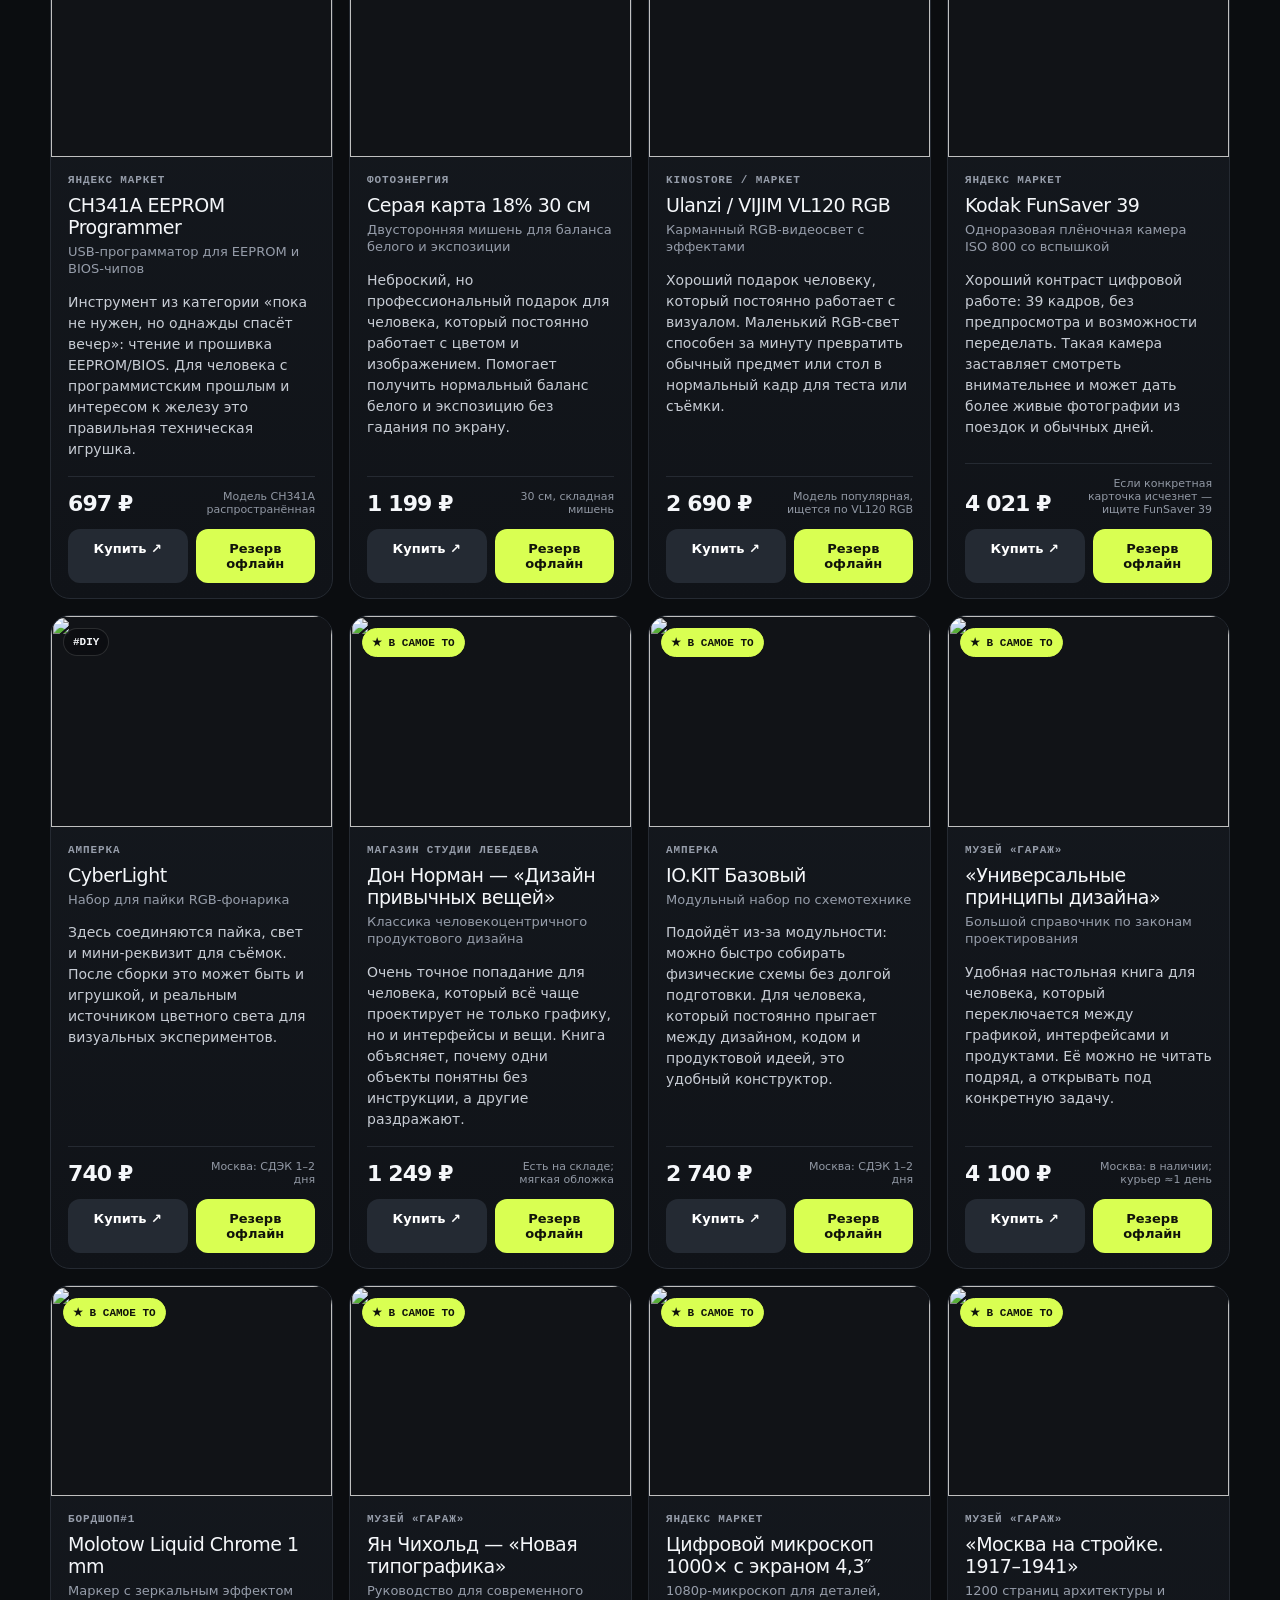
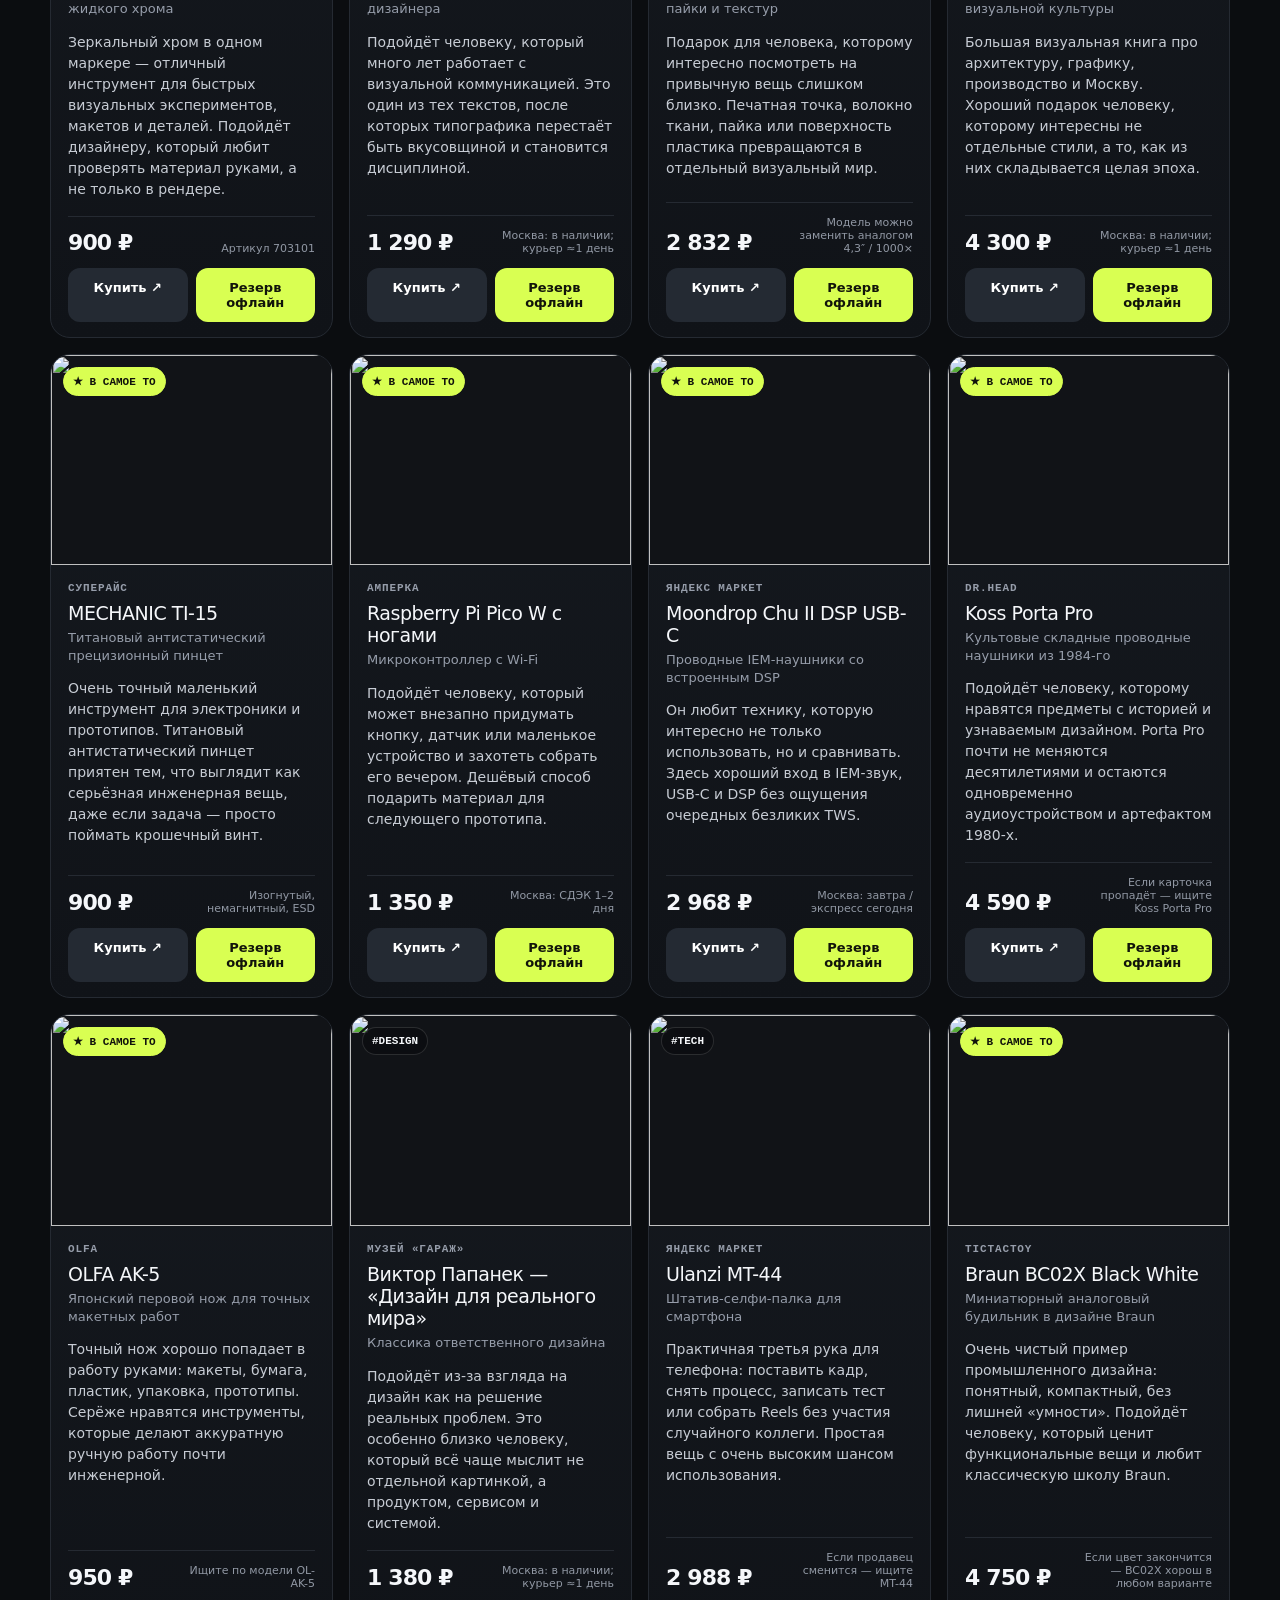
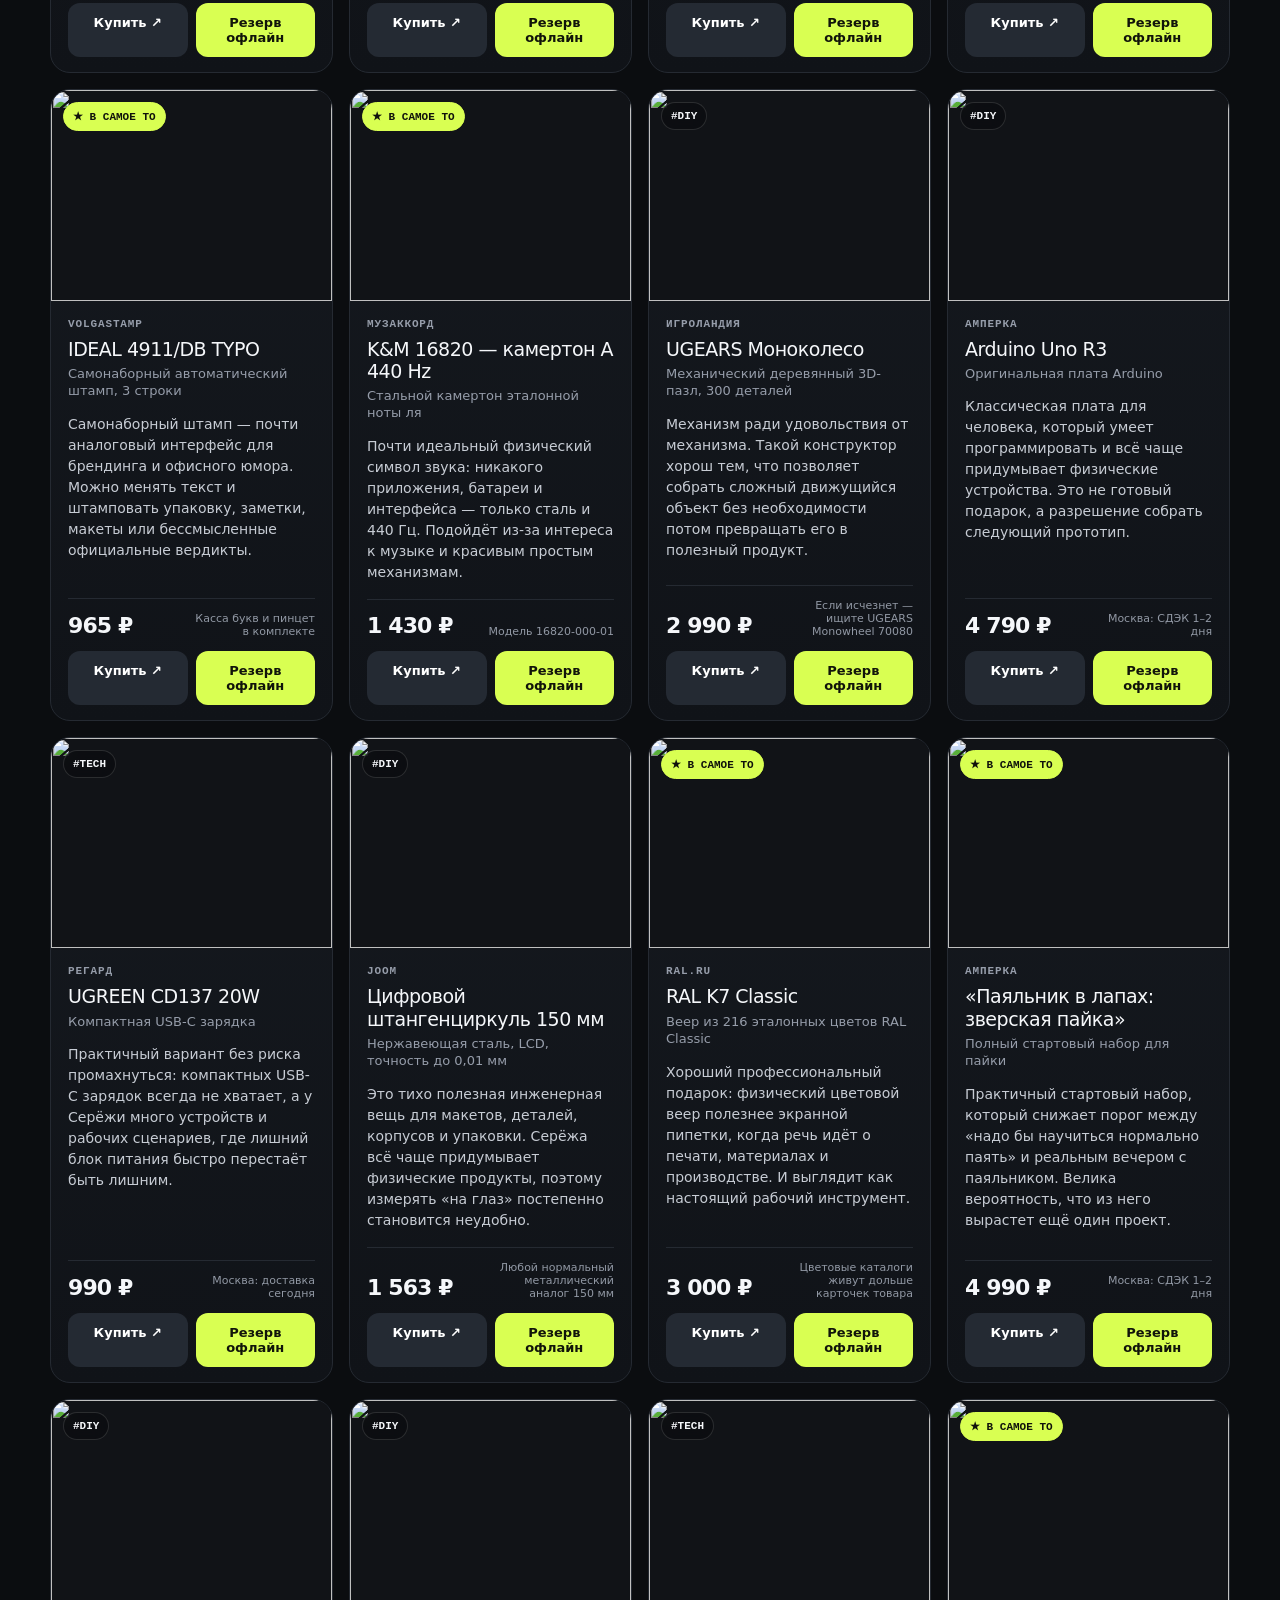
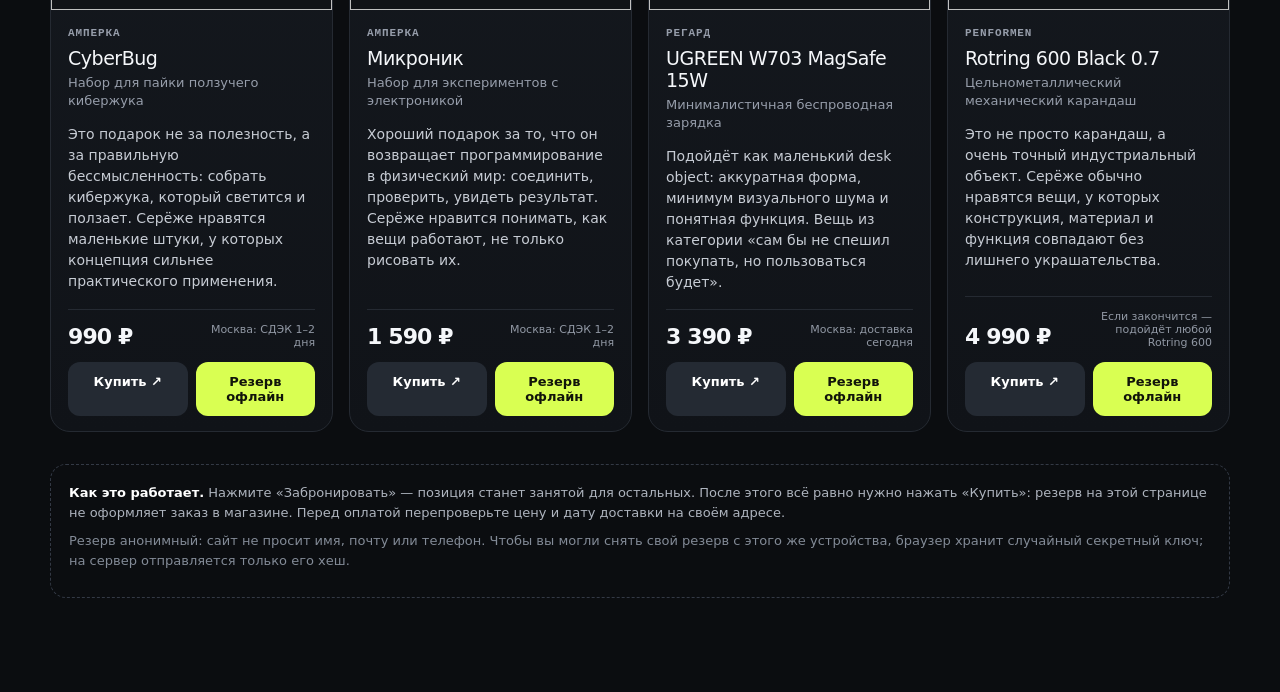
==== commit 862b5e57: "Use four-column wishlist grid on wide desktop" ====
--- a/40/index.html
+++ b/40/index.html
@@ -25,7 +25,7 @@
 <meta name="twitter:description" content="55 идей подарков, собранных по контексту проектов и обсуждений в ChatGPT.">
 <meta name="twitter:image" content="https://thisisfis.com/40/og-wishlist.jpg?v=1">
 <style>
-:root{--bg:#0b0d10;--card:#12151a;--line:#252a32;--text:#f5f7fa;--muted:#969daa;--acid:#d9ff52;--blue:#b9d3ff}*{box-sizing:border-box}html{background:var(--bg)}body{margin:0;background:radial-gradient(1000px 600px at 20% -10%,#252a19 0,transparent 55%),var(--bg);color:var(--text);font-family:Inter,ui-sans-serif,system-ui,-apple-system,"Segoe UI",sans-serif;-webkit-font-smoothing:antialiased}.wrap{max-width:1220px;margin:auto;padding:28px 20px calc(80px + env(safe-area-inset-bottom))}.hero{padding:52px 0 32px;border-bottom:1px solid var(--line)}.eyebrow{font:700 12px/1.2 ui-monospace,SFMono-Regular,Menlo,monospace;letter-spacing:.16em;color:var(--acid);text-transform:uppercase}.hero h1{font-size:clamp(54px,10vw,118px);line-height:.85;letter-spacing:-.07em;margin:14px 0 18px}.hero p{max-width:800px;color:#c9ced7;font-size:18px;line-height:1.55}.patches{display:grid;grid-template-columns:repeat(4,1fr);gap:10px;margin-top:28px}.patch{border:1px solid var(--line);background:#101318;border-radius:14px;padding:14px;color:#bdc3cd;font-size:13px}.patch b{color:#fff}.toolbar{position:sticky;top:0;z-index:10;background:rgba(11,13,16,.92);backdrop-filter:blur(16px);-webkit-backdrop-filter:blur(16px);padding:14px 0;border-bottom:1px solid var(--line);display:flex;gap:8px;flex-wrap:wrap}.chip{appearance:none;border:1px solid var(--line);background:#12151a;color:#d6d9df;padding:9px 12px;border-radius:999px;cursor:pointer;font-weight:650;font-size:13px}.chip.on{background:var(--acid);color:#10120b;border-color:var(--acid)}.count{margin-left:auto;color:var(--muted);align-self:center;font:12px ui-monospace,monospace}.grid{display:grid;grid-template-columns:repeat(3,minmax(0,1fr));gap:16px;margin-top:26px}.card{overflow:hidden;border:1px solid var(--line);background:linear-gradient(180deg,#15191f,#101318);border-radius:20px;display:flex;flex-direction:column}.pic{aspect-ratio:4/3;background:#111317;position:relative;overflow:hidden}.pic img{width:100%;height:100%;object-fit:contain;background:#111317;display:block}.badge{position:absolute;left:12px;top:12px;background:rgba(11,13,16,.82);backdrop-filter:blur(8px);border:1px solid rgba(255,255,255,.13);border-radius:999px;padding:7px 9px;font:700 11px ui-monospace,monospace}.badge.star{color:#10120b;background:var(--acid);border-color:var(--acid)}.body{padding:17px 17px 15px;display:flex;flex:1;flex-direction:column}.shop{font:700 11px ui-monospace,monospace;color:var(--muted);text-transform:uppercase;letter-spacing:.08em}.title{font-size:19px;line-height:1.16;letter-spacing:-.025em;margin:8px 0 5px}.sub{color:#969daa;font-size:13px;line-height:1.35}.why{color:#c7ccd4;font-size:14px;line-height:1.5;margin:14px 0 16px}.meta{margin-top:auto;border-top:1px solid var(--line);padding-top:13px;display:flex;justify-content:space-between;gap:12px;align-items:flex-end}.price{font-size:22px;font-weight:800;letter-spacing:-.04em}.delivery{font-size:11px;color:#9198a4;text-align:right;max-width:52%}.actions{display:grid;grid-template-columns:1fr 1fr;gap:8px;margin-top:13px}.btn{border:0;border-radius:12px;padding:12px 10px;font-weight:780;cursor:pointer;text-align:center;text-decoration:none;font-size:13px;font-family:inherit}.buy{background:#242a33;color:white}.reserve{background:var(--acid);color:#11140a}.reserve.taken{background:#272b31;color:#767d87;cursor:not-allowed}.reserve.mine{background:#243348;color:var(--blue)}.reserve:disabled{cursor:not-allowed}.note{margin-top:32px;padding:18px;border:1px dashed #333945;border-radius:16px;color:#aeb4be;font-size:13px;line-height:1.55}.note b{color:#fff}.privacy{display:block;margin-top:8px;color:#838b97}.toast{position:fixed;right:20px;bottom:calc(20px + env(safe-area-inset-bottom));left:20px;margin:auto;max-width:520px;background:#20252d;color:white;border:1px solid #3a414c;padding:13px 16px;border-radius:12px;z-index:200;opacity:0;transform:translateY(15px);pointer-events:none;transition:.2s;text-align:center}.toast.show{opacity:1;transform:none}.reservedCard{opacity:.72}.reservedCard .pic:after{content:"ЗАБРОНИРОВАНО";position:absolute;inset:auto 12px 12px 12px;background:rgba(11,13,16,.86);color:#f0f2f5;border:1px solid #3a4049;border-radius:11px;padding:10px;text-align:center;font:800 11px ui-monospace,monospace;letter-spacing:.08em}.offline{display:none;margin-top:14px;padding:11px 13px;border-radius:12px;background:#342916;color:#ffd790;font-size:13px}.offline.show{display:block}@media(max-width:900px){.grid{grid-template-columns:repeat(2,1fr)}.patches{grid-template-columns:repeat(2,1fr)}}@media(max-width:610px){.wrap{padding:18px 14px calc(60px + env(safe-area-inset-bottom))}.hero{padding-top:34px}.hero p{font-size:16px}.grid{grid-template-columns:1fr}.patches{grid-template-columns:1fr}.count{width:100%;margin-left:3px}.toolbar{top:0}.actions{grid-template-columns:1fr 1fr}.btn{padding:13px 8px}}
+:root{--bg:#0b0d10;--card:#12151a;--line:#252a32;--text:#f5f7fa;--muted:#969daa;--acid:#d9ff52;--blue:#b9d3ff}*{box-sizing:border-box}html{background:var(--bg)}body{margin:0;background:radial-gradient(1000px 600px at 20% -10%,#252a19 0,transparent 55%),var(--bg);color:var(--text);font-family:Inter,ui-sans-serif,system-ui,-apple-system,"Segoe UI",sans-serif;-webkit-font-smoothing:antialiased}.wrap{max-width:1220px;margin:auto;padding:28px 20px calc(80px + env(safe-area-inset-bottom))}.hero{padding:52px 0 32px;border-bottom:1px solid var(--line)}.eyebrow{font:700 12px/1.2 ui-monospace,SFMono-Regular,Menlo,monospace;letter-spacing:.16em;color:var(--acid);text-transform:uppercase}.hero h1{font-size:clamp(54px,10vw,118px);line-height:.85;letter-spacing:-.07em;margin:14px 0 18px}.hero p{max-width:800px;color:#c9ced7;font-size:18px;line-height:1.55}.patches{display:grid;grid-template-columns:repeat(4,1fr);gap:10px;margin-top:28px}.patch{border:1px solid var(--line);background:#101318;border-radius:14px;padding:14px;color:#bdc3cd;font-size:13px}.patch b{color:#fff}.toolbar{position:sticky;top:0;z-index:10;background:rgba(11,13,16,.92);backdrop-filter:blur(16px);-webkit-backdrop-filter:blur(16px);padding:14px 0;border-bottom:1px solid var(--line);display:flex;gap:8px;flex-wrap:wrap}.chip{appearance:none;border:1px solid var(--line);background:#12151a;color:#d6d9df;padding:9px 12px;border-radius:999px;cursor:pointer;font-weight:650;font-size:13px}.chip.on{background:var(--acid);color:#10120b;border-color:var(--acid)}.count{margin-left:auto;color:var(--muted);align-self:center;font:12px ui-monospace,monospace}.grid{display:grid;grid-template-columns:repeat(4,minmax(0,1fr));gap:16px;margin-top:26px}.card{overflow:hidden;border:1px solid var(--line);background:linear-gradient(180deg,#15191f,#101318);border-radius:20px;display:flex;flex-direction:column}.pic{aspect-ratio:4/3;background:#111317;position:relative;overflow:hidden}.pic img{width:100%;height:100%;object-fit:contain;background:#111317;display:block}.badge{position:absolute;left:12px;top:12px;background:rgba(11,13,16,.82);backdrop-filter:blur(8px);border:1px solid rgba(255,255,255,.13);border-radius:999px;padding:7px 9px;font:700 11px ui-monospace,monospace}.badge.star{color:#10120b;background:var(--acid);border-color:var(--acid)}.body{padding:17px 17px 15px;display:flex;flex:1;flex-direction:column}.shop{font:700 11px ui-monospace,monospace;color:var(--muted);text-transform:uppercase;letter-spacing:.08em}.title{font-size:19px;line-height:1.16;letter-spacing:-.025em;margin:8px 0 5px}.sub{color:#969daa;font-size:13px;line-height:1.35}.why{color:#c7ccd4;font-size:14px;line-height:1.5;margin:14px 0 16px}.meta{margin-top:auto;border-top:1px solid var(--line);padding-top:13px;display:flex;justify-content:space-between;gap:12px;align-items:flex-end}.price{font-size:22px;font-weight:800;letter-spacing:-.04em}.delivery{font-size:11px;color:#9198a4;text-align:right;max-width:52%}.actions{display:grid;grid-template-columns:1fr 1fr;gap:8px;margin-top:13px}.btn{border:0;border-radius:12px;padding:12px 10px;font-weight:780;cursor:pointer;text-align:center;text-decoration:none;font-size:13px;font-family:inherit}.buy{background:#242a33;color:white}.reserve{background:var(--acid);color:#11140a}.reserve.taken{background:#272b31;color:#767d87;cursor:not-allowed}.reserve.mine{background:#243348;color:var(--blue)}.reserve:disabled{cursor:not-allowed}.note{margin-top:32px;padding:18px;border:1px dashed #333945;border-radius:16px;color:#aeb4be;font-size:13px;line-height:1.55}.note b{color:#fff}.privacy{display:block;margin-top:8px;color:#838b97}.toast{position:fixed;right:20px;bottom:calc(20px + env(safe-area-inset-bottom));left:20px;margin:auto;max-width:520px;background:#20252d;color:white;border:1px solid #3a414c;padding:13px 16px;border-radius:12px;z-index:200;opacity:0;transform:translateY(15px);pointer-events:none;transition:.2s;text-align:center}.toast.show{opacity:1;transform:none}.reservedCard{opacity:.72}.reservedCard .pic:after{content:"ЗАБРОНИРОВАНО";position:absolute;inset:auto 12px 12px 12px;background:rgba(11,13,16,.86);color:#f0f2f5;border:1px solid #3a4049;border-radius:11px;padding:10px;text-align:center;font:800 11px ui-monospace,monospace;letter-spacing:.08em}.offline{display:none;margin-top:14px;padding:11px 13px;border-radius:12px;background:#342916;color:#ffd790;font-size:13px}.offline.show{display:block}@media(max-width:1100px){.grid{grid-template-columns:repeat(3,minmax(0,1fr))}}@media(max-width:900px){.grid{grid-template-columns:repeat(2,1fr)}.patches{grid-template-columns:repeat(2,1fr)}}@media(max-width:610px){.wrap{padding:18px 14px calc(60px + env(safe-area-inset-bottom))}.hero{padding-top:34px}.hero p{font-size:16px}.grid{grid-template-columns:1fr}.patches{grid-template-columns:1fr}.count{width:100%;margin-left:3px}.toolbar{top:0}.actions{grid-template-columns:1fr 1fr}.btn{padding:13px 8px}}
 </style>
 </head>
 <body>
@@ -93,7 +93,7 @@
 function say(t){toast.textContent=t;toast.classList.add('show');setTimeout(()=>toast.classList.remove('show'),3000)}
 function pass(g){if(filter==='all')return true;if(filter==='cheap')return g.price<=1500;if(filter==='star')return !!g.star;return g.category===filter}
 function imageSrc(g){return g.imageSrc||IMG+encodeURIComponent(g.code)}
-function priceColumns(list){if(window.innerWidth<=900||list.length<3)return list;const sorted=[...list].sort((a,b)=>a.price-b.price),size=Math.ceil(sorted.length/3),low=sorted.slice(0,size),mid=sorted.slice(size,size*2),high=sorted.slice(size*2),pin=high.findIndex(g=>g.code==='alpaka-elements-tote-bko');if(pin>0)high.unshift(high.splice(pin,1)[0]);const out=[];for(let i=0;i<Math.max(low.length,mid.length,high.length);i++){if(low[i])out.push(low[i]);if(mid[i])out.push(mid[i]);if(high[i])out.push(high[i])}return out}
+function priceColumns(list){const cols=window.innerWidth>1100?4:window.innerWidth>900?3:1;if(cols===1||list.length<cols)return list;const sorted=[...list].sort((a,b)=>a.price-b.price),size=Math.ceil(sorted.length/cols),groups=Array.from({length:cols},(_,i)=>sorted.slice(i*size,(i+1)*size)),high=groups[groups.length-1],pin=high.findIndex(g=>g.code==='alpaka-elements-tote-bko');if(pin>0)high.unshift(high.splice(pin,1)[0]);const out=[];for(let i=0;i<Math.max(...groups.map(g=>g.length));i++){for(const group of groups){if(group[i])out.push(group[i])}}return out}
 function render(){const raw=gifts.filter(pass),list=priceColumns(raw);count.textContent=list.length+' из '+gifts.length;let h='';for(const g of list){const taken=reservations.has(g.code),own=taken&&mine(g.code),loading=busy.has(g.code),buyUrl=BUY_OVERRIDES[g.code]||g.buyUrl,shop=SHOP_OVERRIDES[g.code]||g.shop;h+='<article class="card '+(taken?'reservedCard':'')+'"><div class="pic"><img loading="lazy" src="'+imageSrc(g)+'" alt=""><div class="badge '+(g.star?'star':'')+'">'+(g.star?'★ В САМОЕ ТО':'#'+g.category.toUpperCase())+'</div></div><div class="body"><div class="shop">'+shop+'</div><div class="title">'+g.title+'</div><div class="sub">'+g.subtitle+'</div><div class="why">'+g.why+'</div><div class="meta"><div class="price">'+money(g.price)+'</div><div class="delivery">'+g.delivery+'</div></div><div class="actions"><a class="btn buy" href="'+buyUrl+'" target="_blank" rel="noopener noreferrer">Купить ↗</a><button class="btn reserve '+(taken?(own?'mine':'taken'):'')+'" data-code="'+g.code+'" '+((taken&&!own)||!apiOK||loading?'disabled':'')+'>'+(loading?'Секунду…':taken?(own?'Снять мой резерв':'Уже забрали'):(apiOK?'Забронировать':'Резерв офлайн'))+'</button></div></div></article>'}grid.innerHTML=h;document.querySelectorAll('[data-code]').forEach(b=>b.onclick=()=>act(b.dataset.code))}
 async function rpc(fn,body={}){const r=await fetch(SB+'/rest/v1/rpc/'+fn,{method:'POST',headers:{'apikey':KEY,'content-type':'application/json'},body:JSON.stringify(body),cache:'no-store'});if(!r.ok){const t=await r.text();throw new Error(t||('HTTP '+r.status))}const text=await r.text();return text?JSON.parse(text):null}
 async function sha256(s){const d=await crypto.subtle.digest('SHA-256',new TextEncoder().encode(s));return Array.from(new Uint8Array(d)).map(x=>x.toString(16).padStart(2,'0')).join('')}
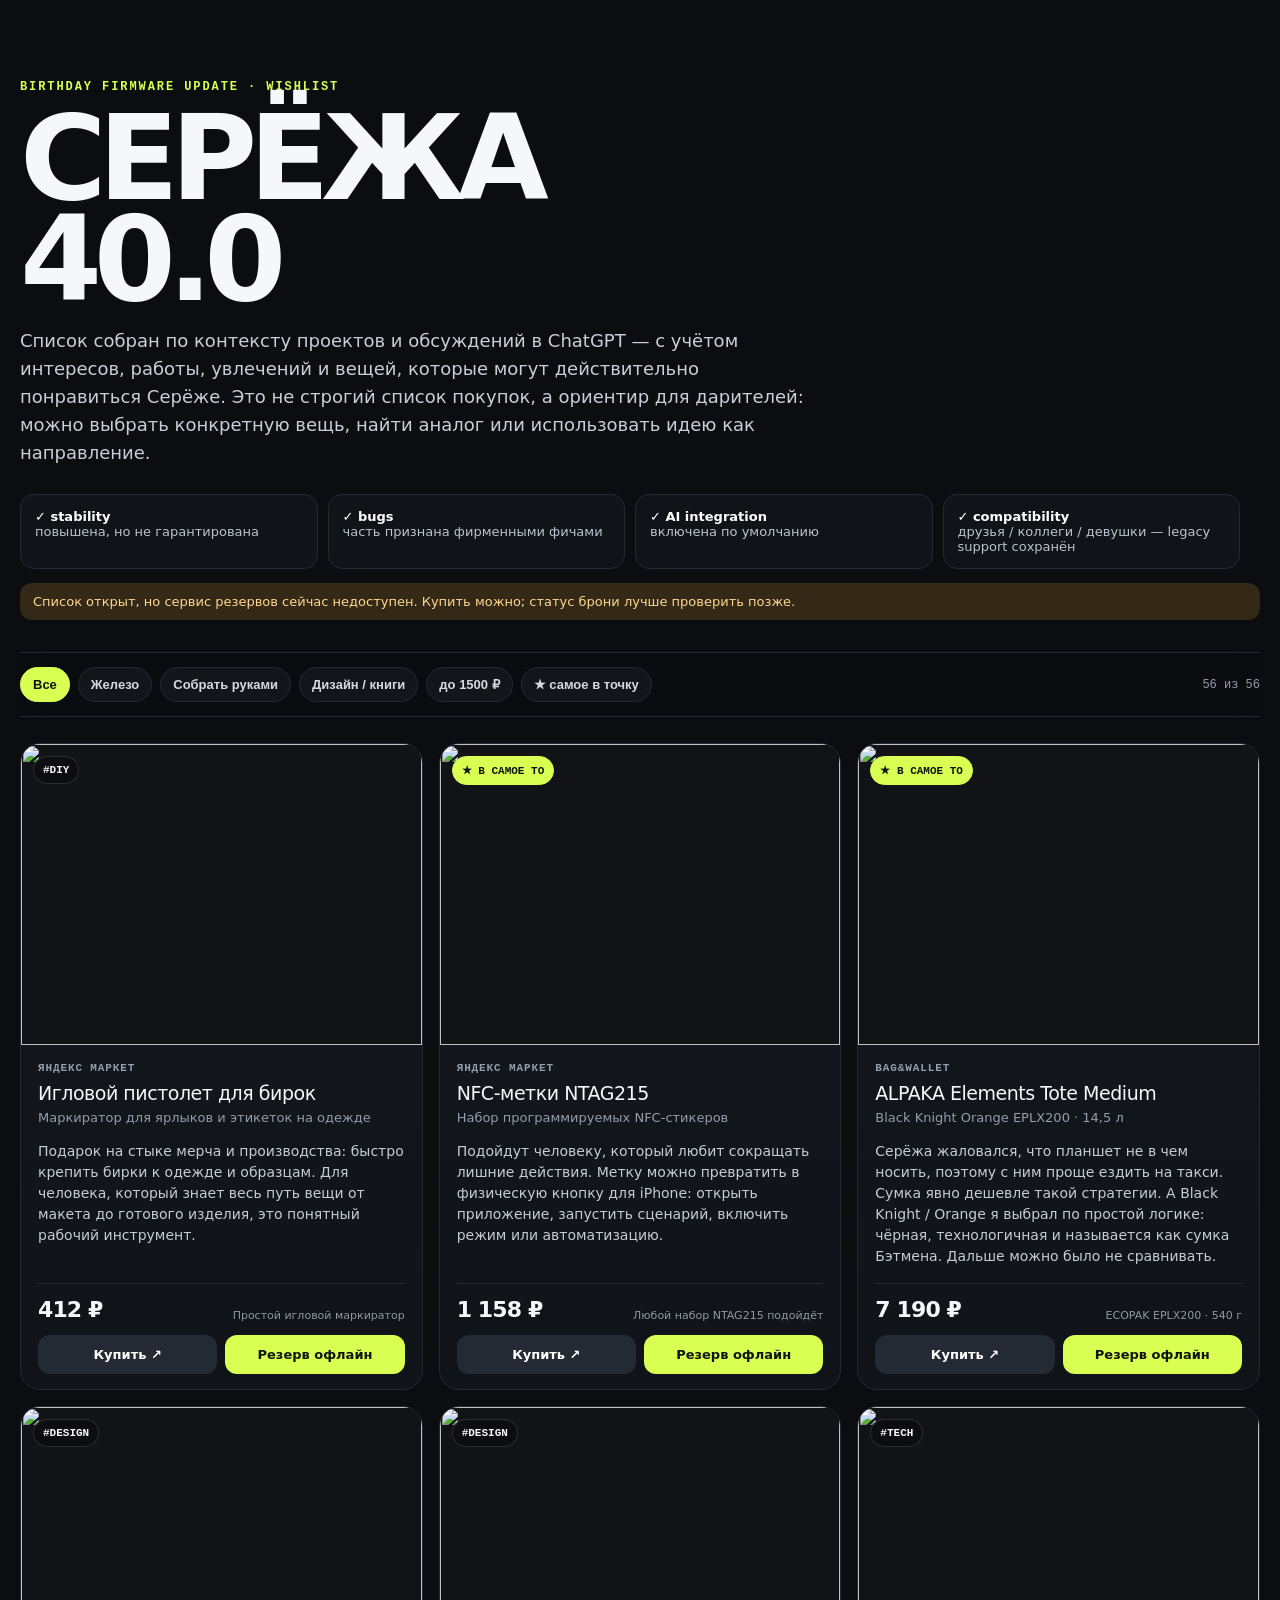
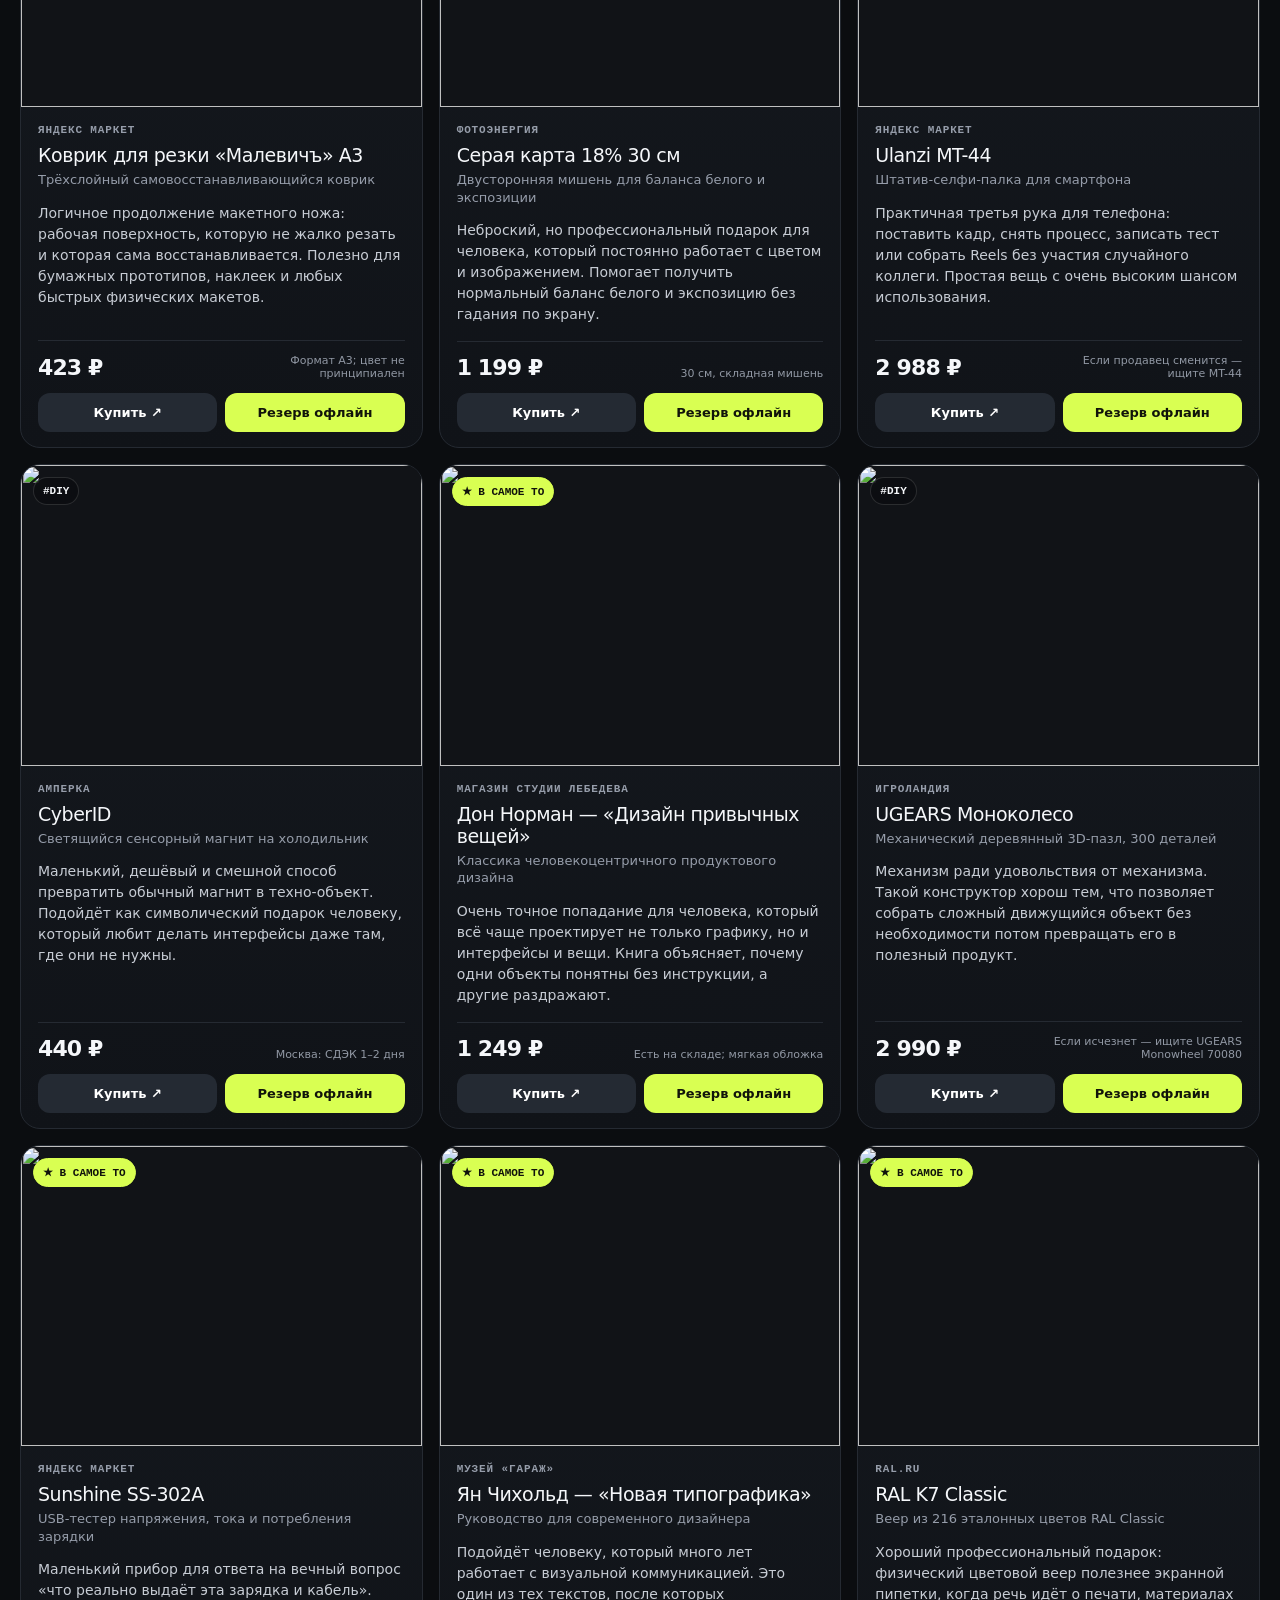
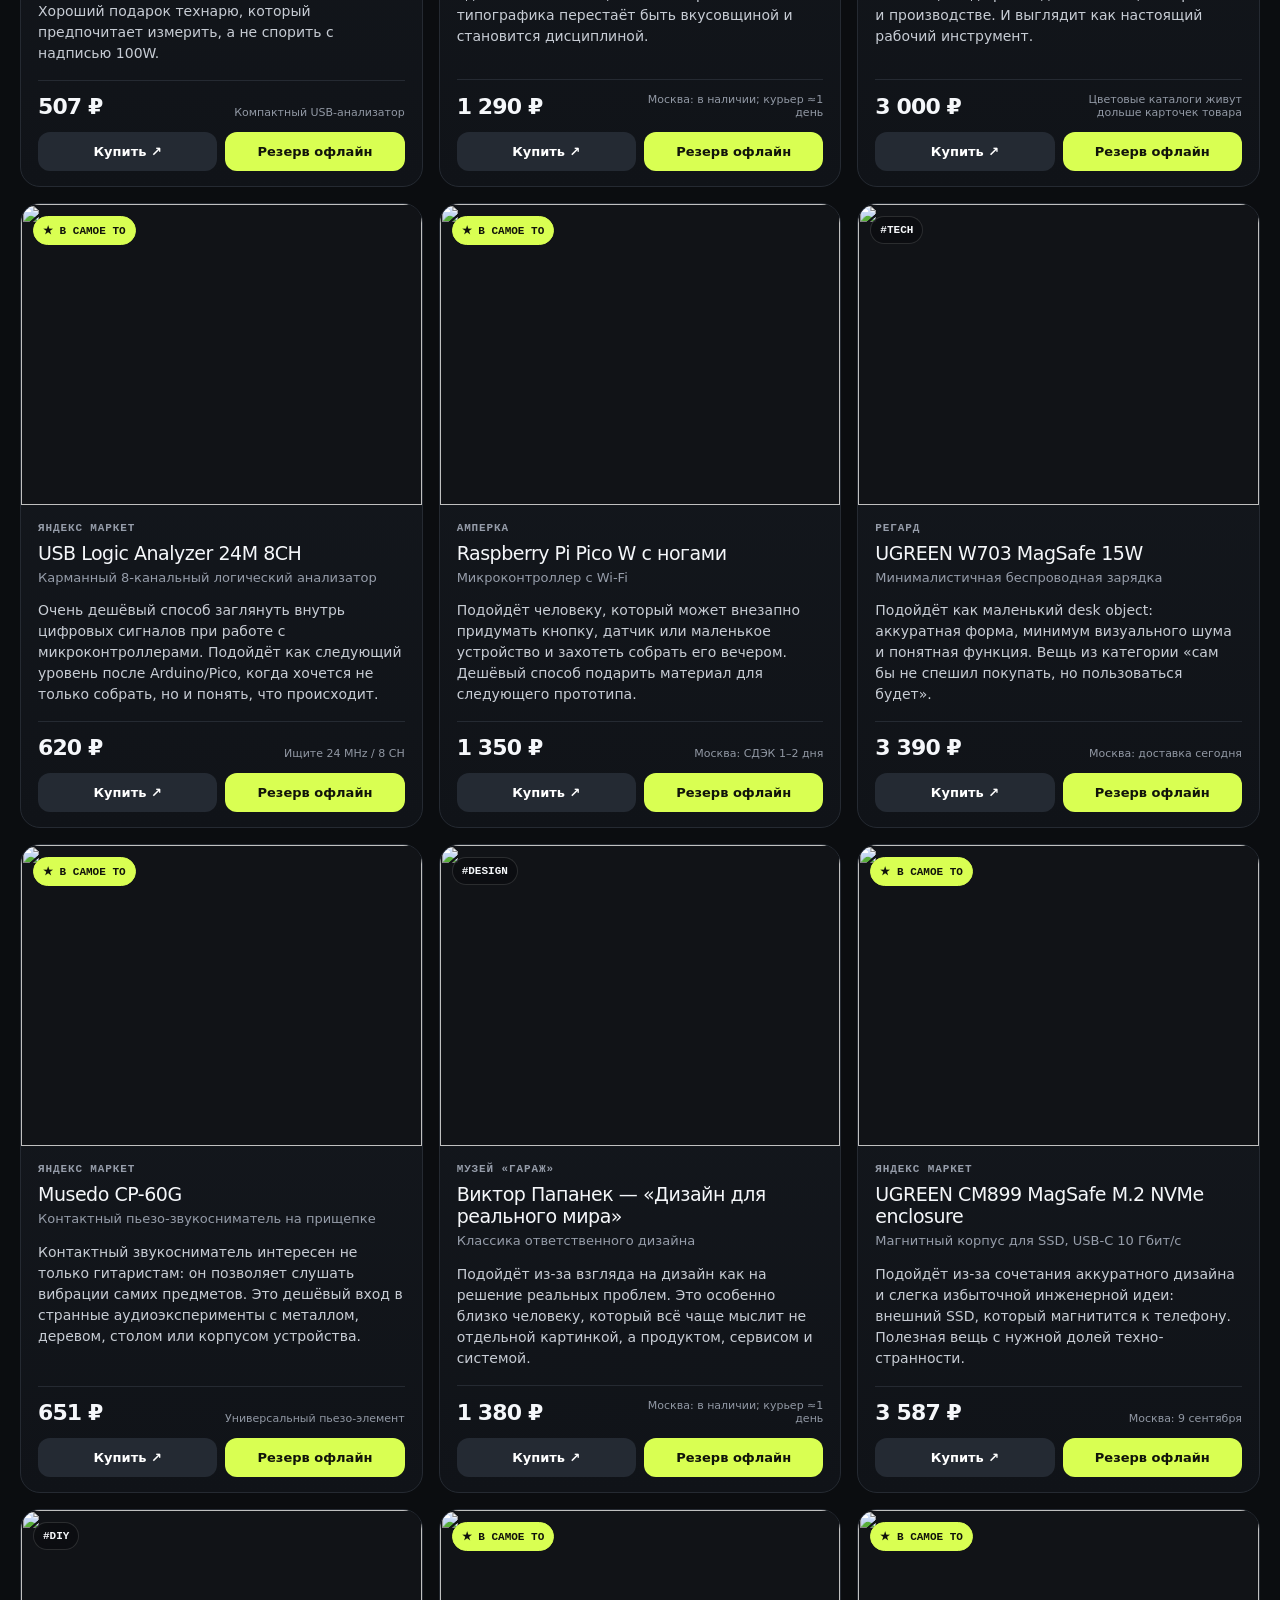
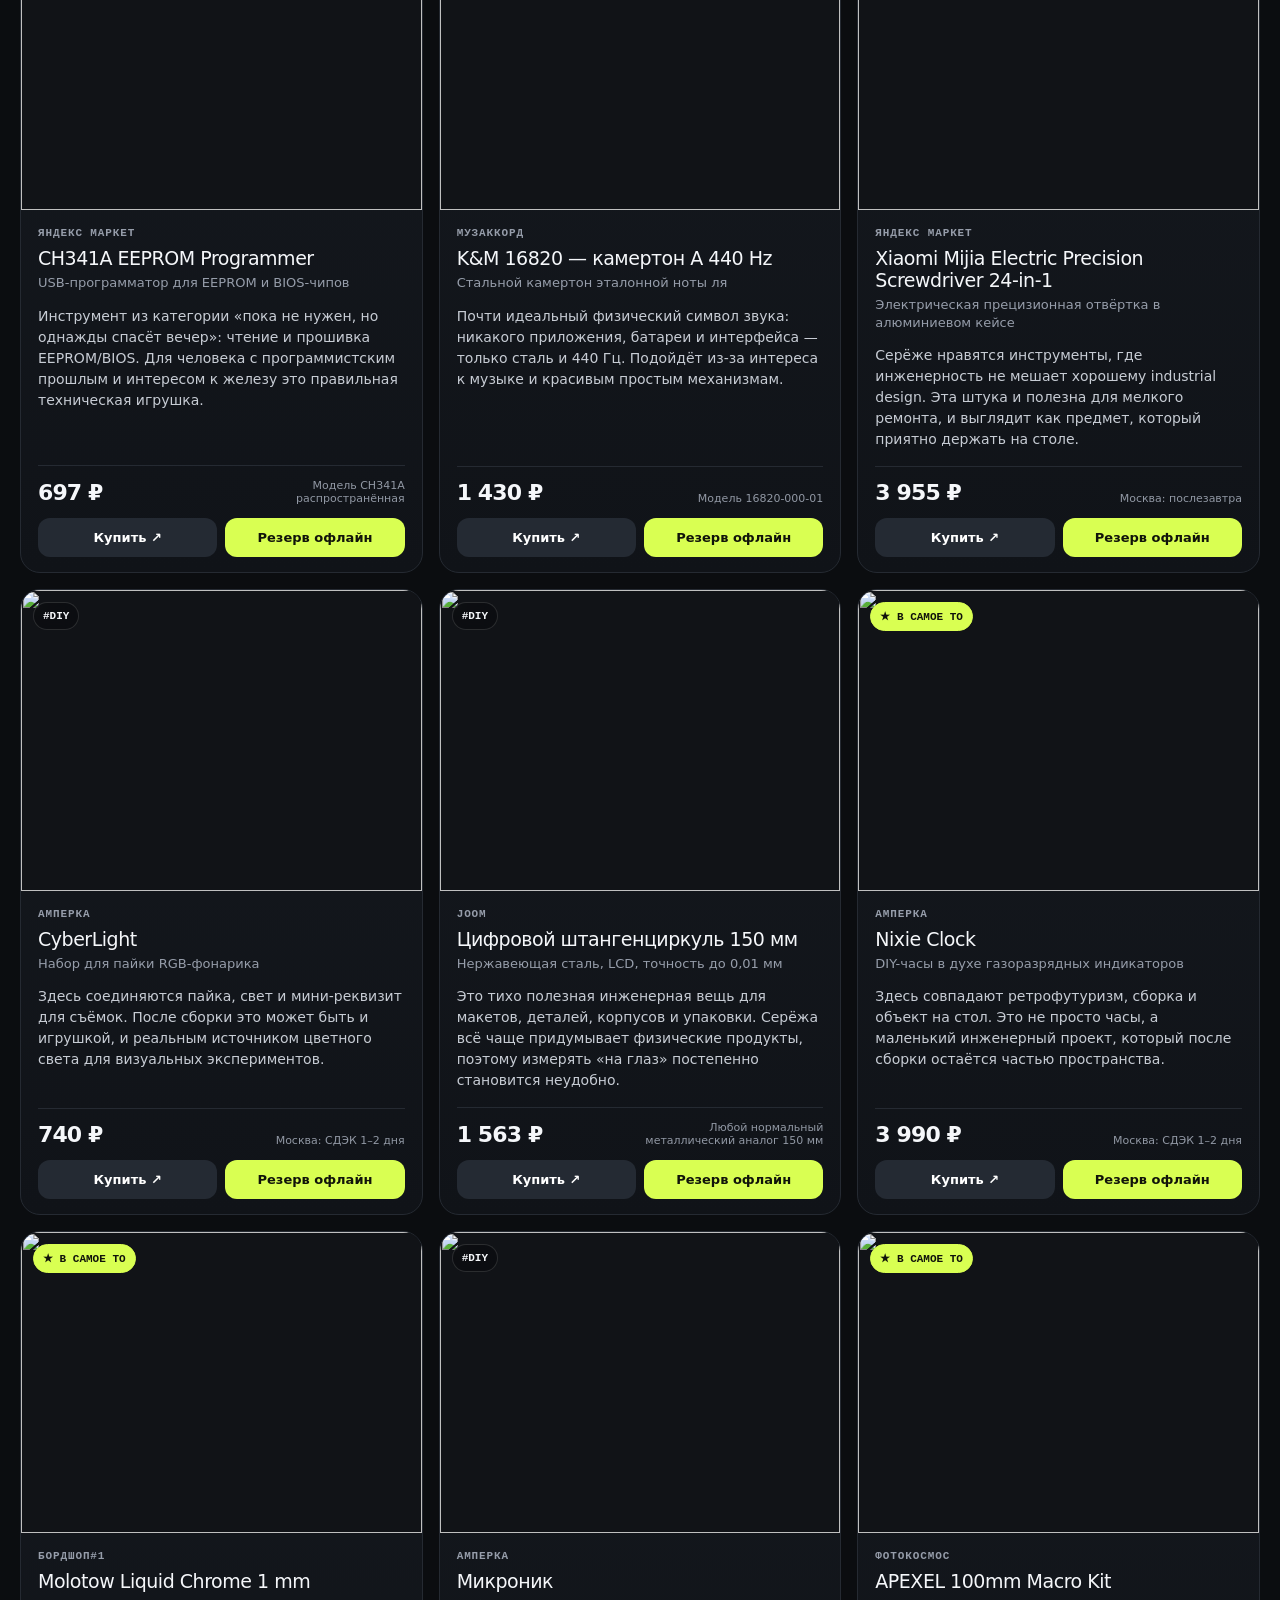
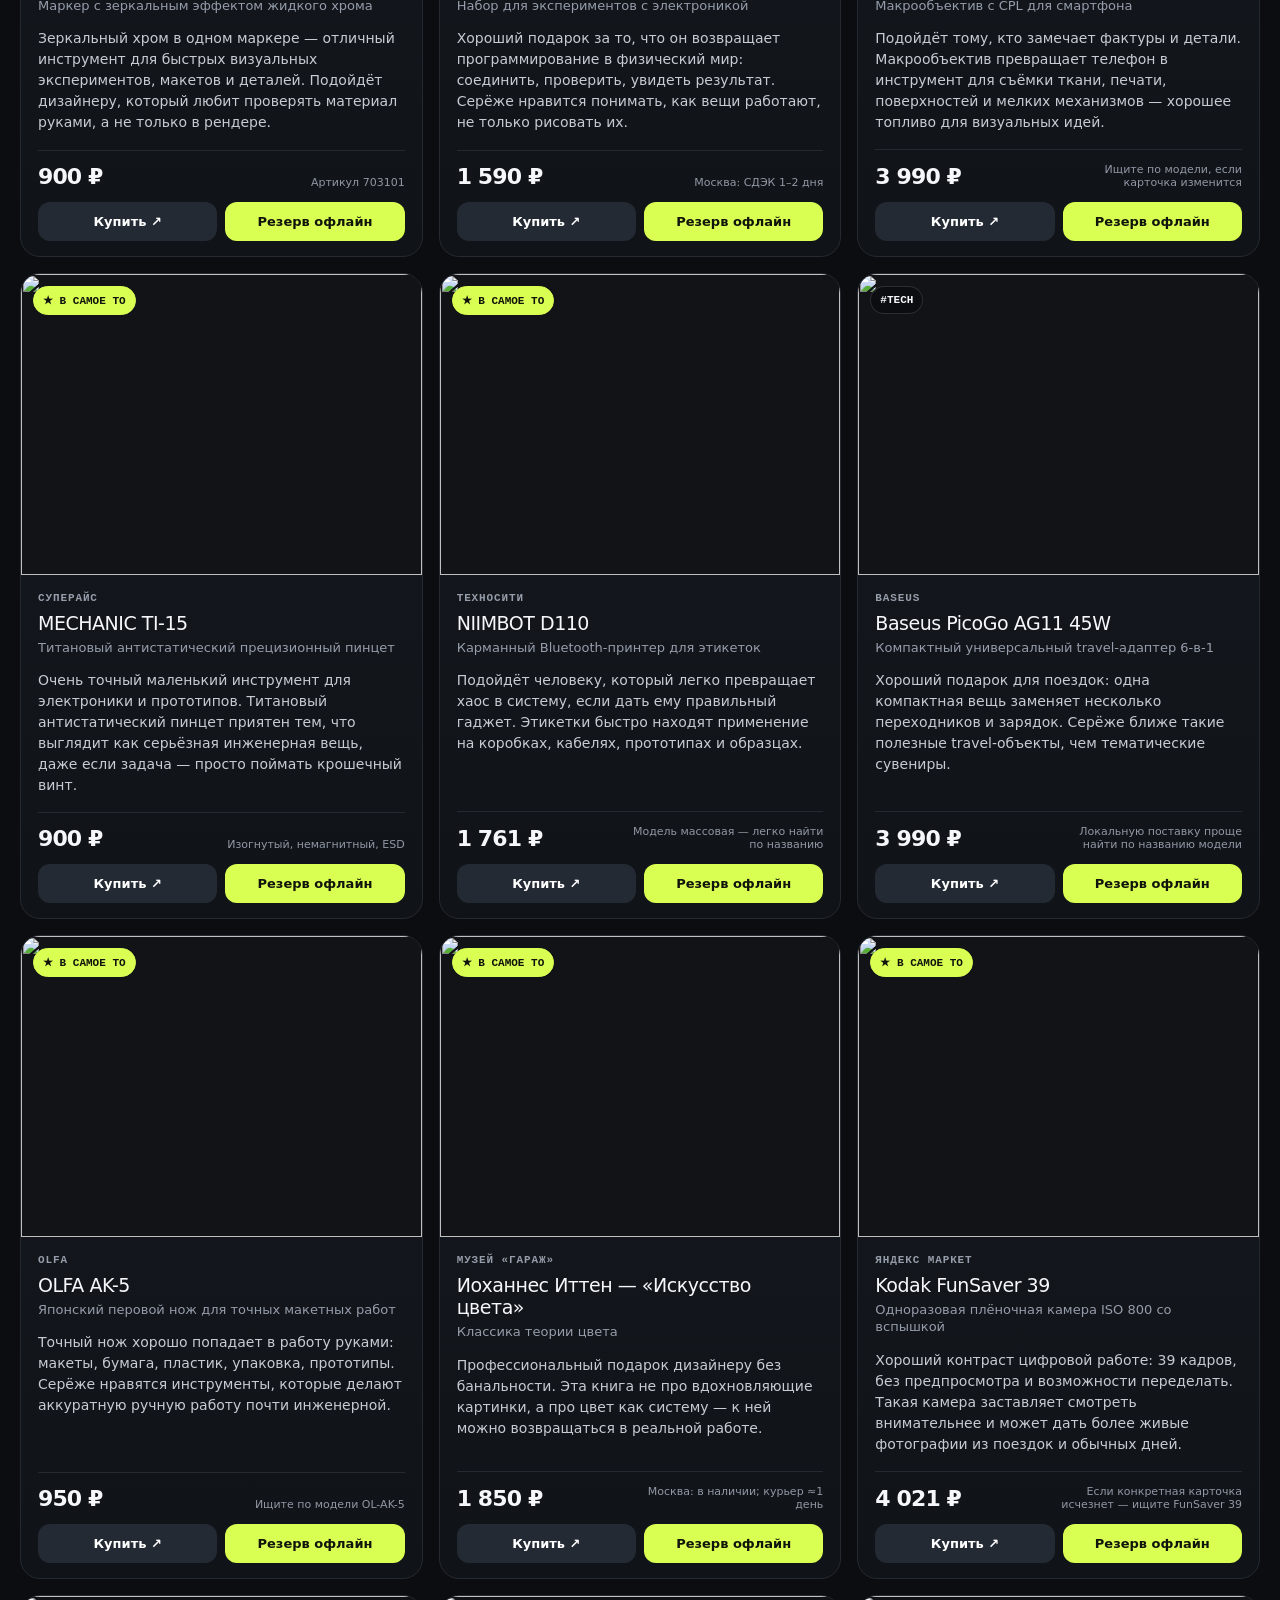
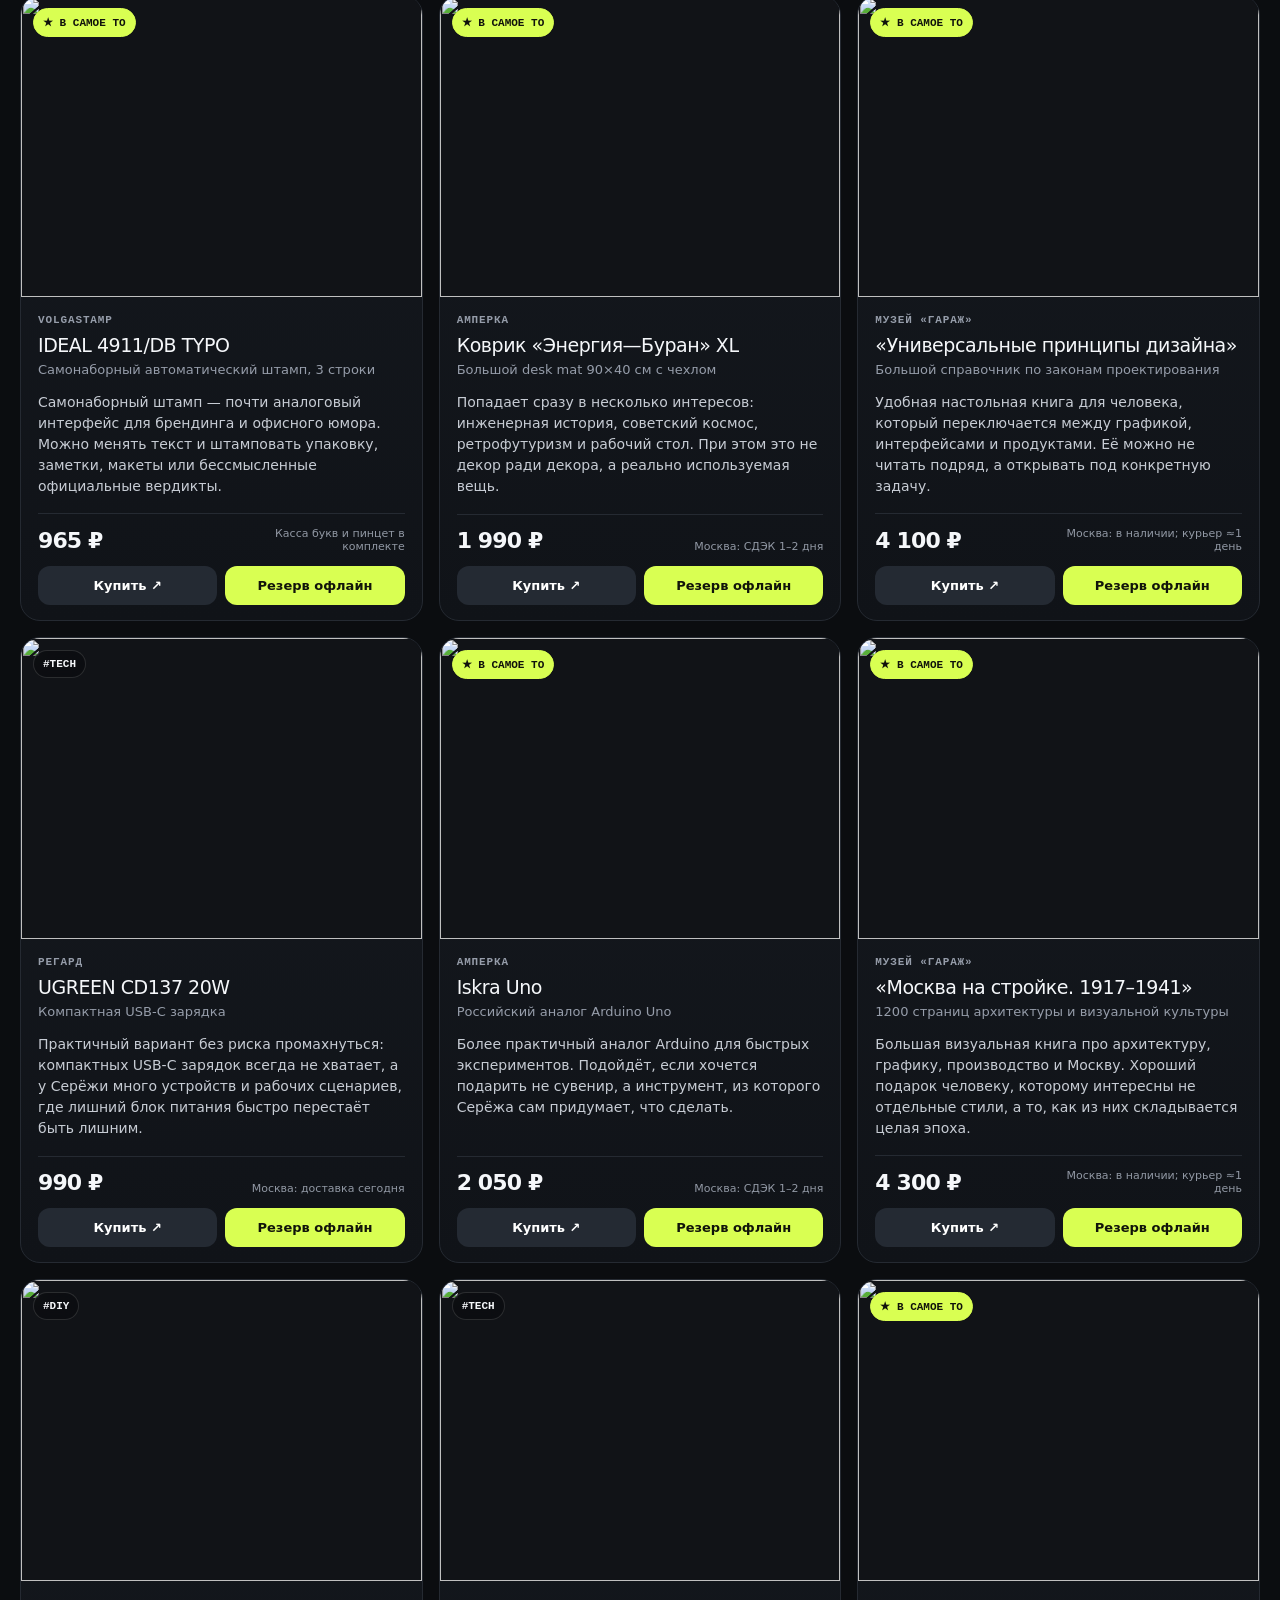
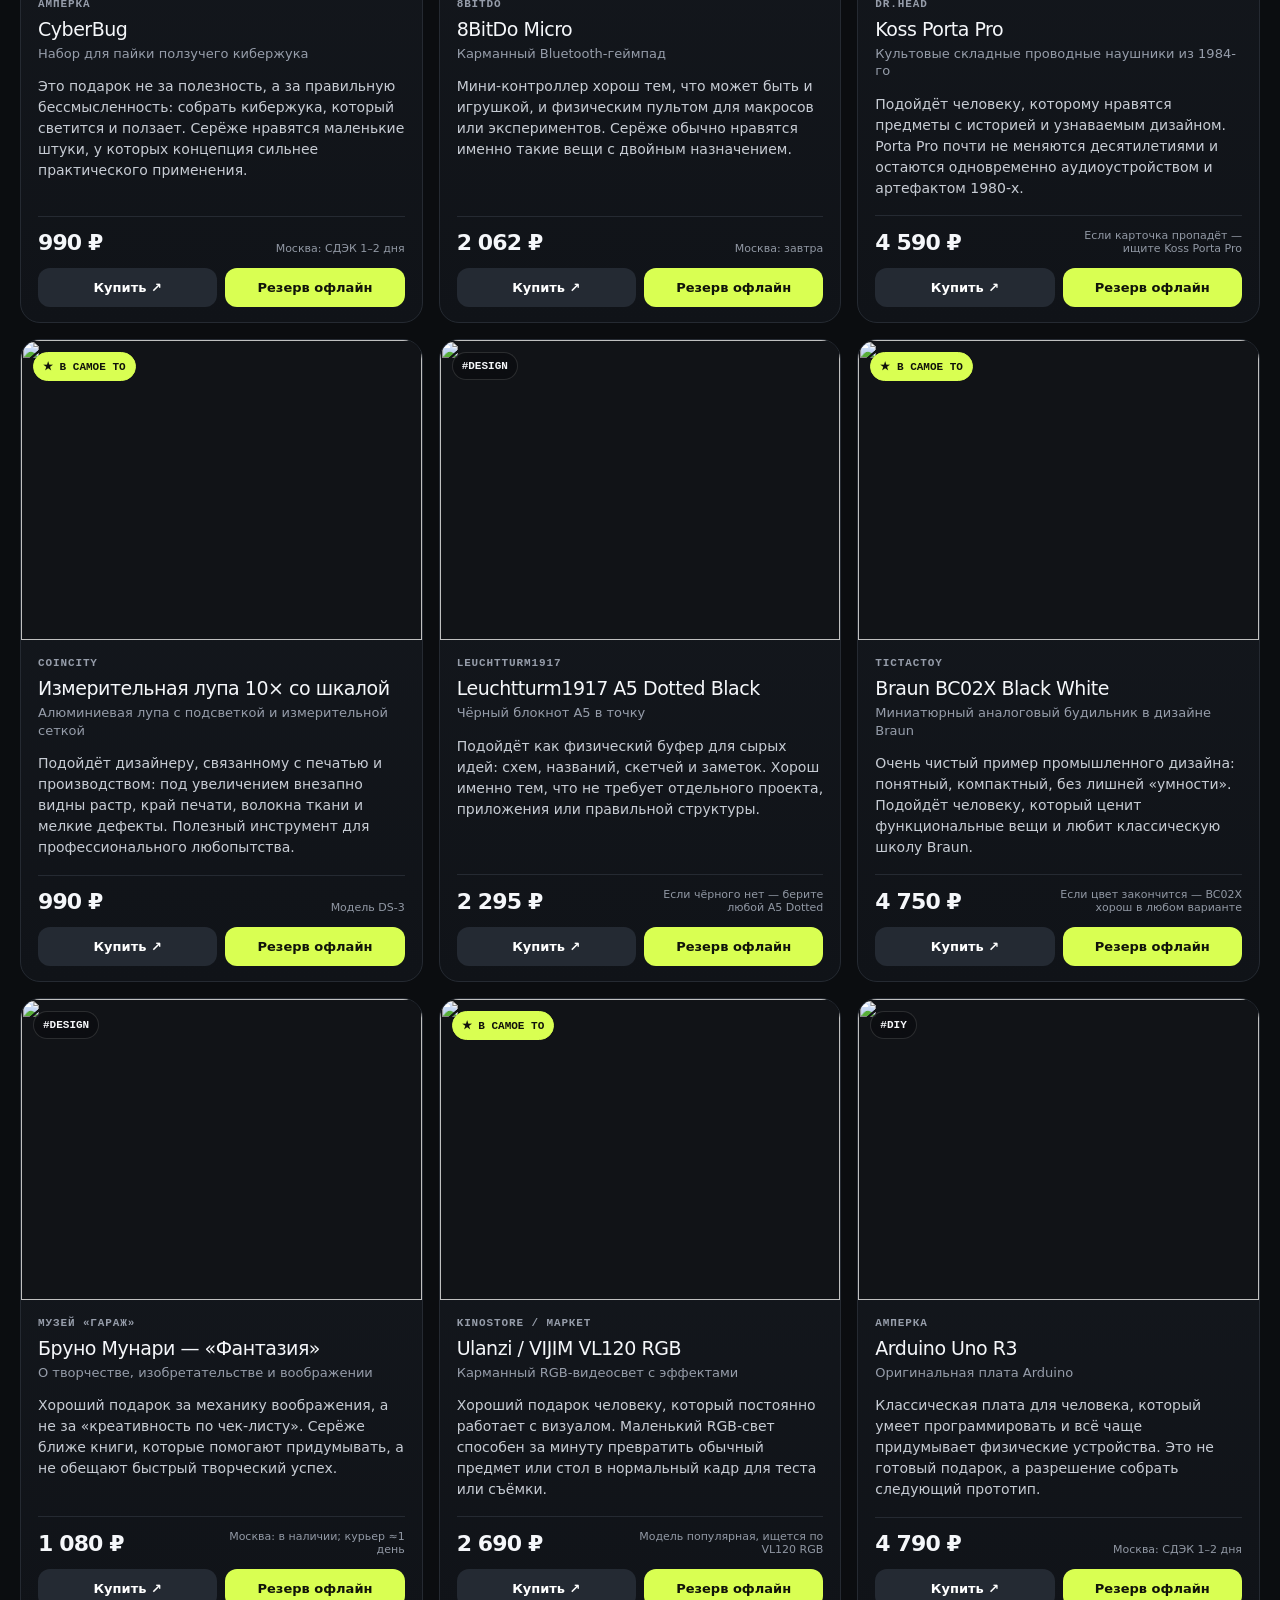
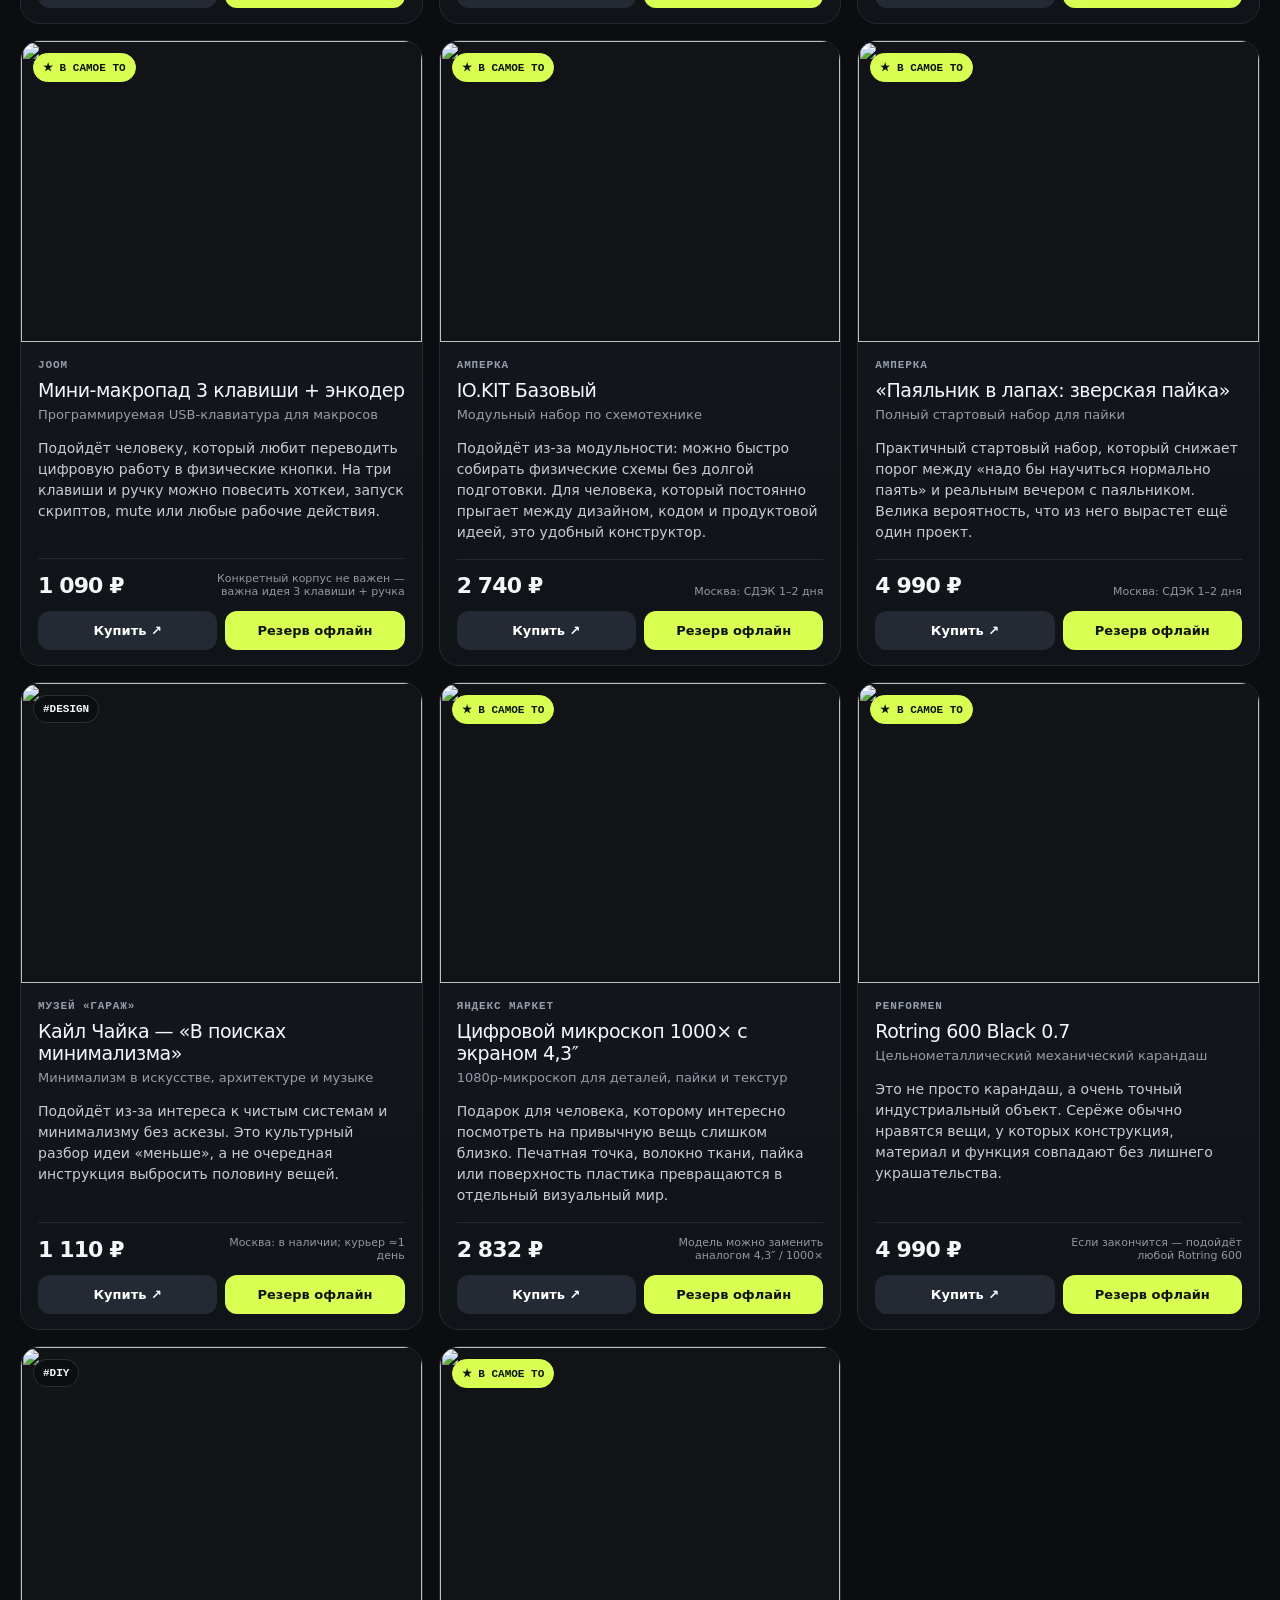
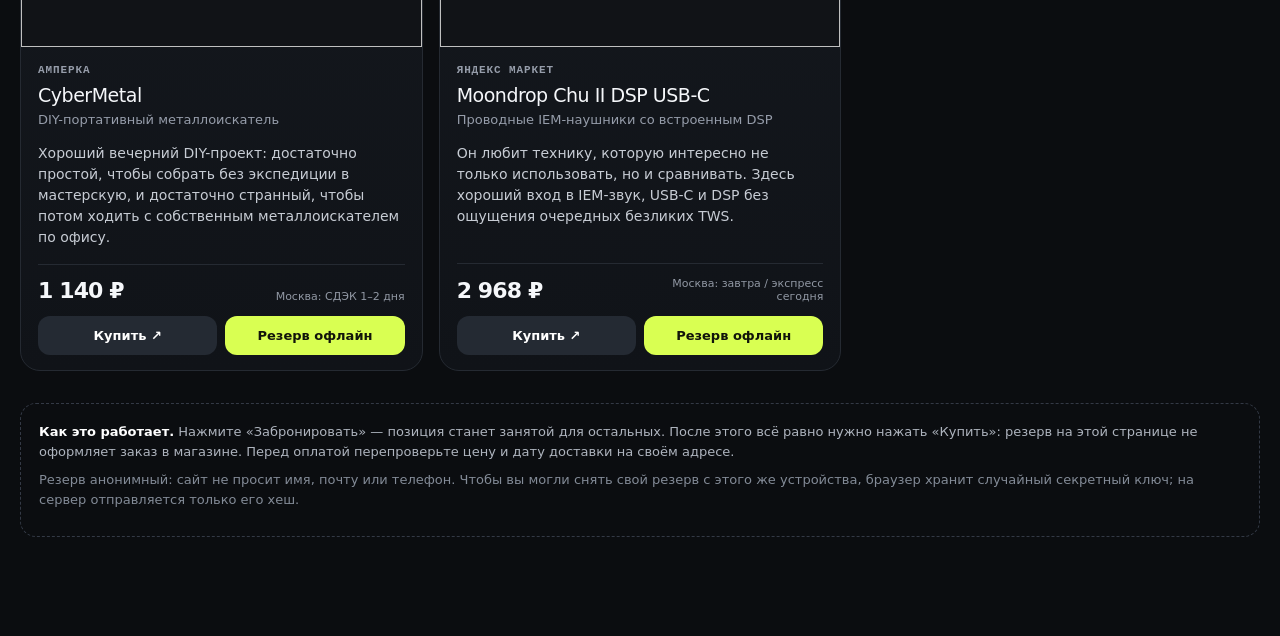
==== commit 53529ff0: "Widen wishlist desktop layout" ====
--- a/40/index.html
+++ b/40/index.html
@@ -25,7 +25,7 @@
 <meta name="twitter:description" content="55 идей подарков, собранных по контексту проектов и обсуждений в ChatGPT.">
 <meta name="twitter:image" content="https://thisisfis.com/40/og-wishlist.jpg?v=1">
 <style>
-:root{--bg:#0b0d10;--card:#12151a;--line:#252a32;--text:#f5f7fa;--muted:#969daa;--acid:#d9ff52;--blue:#b9d3ff}*{box-sizing:border-box}html{background:var(--bg)}body{margin:0;background:radial-gradient(1000px 600px at 20% -10%,#252a19 0,transparent 55%),var(--bg);color:var(--text);font-family:Inter,ui-sans-serif,system-ui,-apple-system,"Segoe UI",sans-serif;-webkit-font-smoothing:antialiased}.wrap{max-width:1220px;margin:auto;padding:28px 20px calc(80px + env(safe-area-inset-bottom))}.hero{padding:52px 0 32px;border-bottom:1px solid var(--line)}.eyebrow{font:700 12px/1.2 ui-monospace,SFMono-Regular,Menlo,monospace;letter-spacing:.16em;color:var(--acid);text-transform:uppercase}.hero h1{font-size:clamp(54px,10vw,118px);line-height:.85;letter-spacing:-.07em;margin:14px 0 18px}.hero p{max-width:800px;color:#c9ced7;font-size:18px;line-height:1.55}.patches{display:grid;grid-template-columns:repeat(4,1fr);gap:10px;margin-top:28px}.patch{border:1px solid var(--line);background:#101318;border-radius:14px;padding:14px;color:#bdc3cd;font-size:13px}.patch b{color:#fff}.toolbar{position:sticky;top:0;z-index:10;background:rgba(11,13,16,.92);backdrop-filter:blur(16px);-webkit-backdrop-filter:blur(16px);padding:14px 0;border-bottom:1px solid var(--line);display:flex;gap:8px;flex-wrap:wrap}.chip{appearance:none;border:1px solid var(--line);background:#12151a;color:#d6d9df;padding:9px 12px;border-radius:999px;cursor:pointer;font-weight:650;font-size:13px}.chip.on{background:var(--acid);color:#10120b;border-color:var(--acid)}.count{margin-left:auto;color:var(--muted);align-self:center;font:12px ui-monospace,monospace}.grid{display:grid;grid-template-columns:repeat(4,minmax(0,1fr));gap:16px;margin-top:26px}.card{overflow:hidden;border:1px solid var(--line);background:linear-gradient(180deg,#15191f,#101318);border-radius:20px;display:flex;flex-direction:column}.pic{aspect-ratio:4/3;background:#111317;position:relative;overflow:hidden}.pic img{width:100%;height:100%;object-fit:contain;background:#111317;display:block}.badge{position:absolute;left:12px;top:12px;background:rgba(11,13,16,.82);backdrop-filter:blur(8px);border:1px solid rgba(255,255,255,.13);border-radius:999px;padding:7px 9px;font:700 11px ui-monospace,monospace}.badge.star{color:#10120b;background:var(--acid);border-color:var(--acid)}.body{padding:17px 17px 15px;display:flex;flex:1;flex-direction:column}.shop{font:700 11px ui-monospace,monospace;color:var(--muted);text-transform:uppercase;letter-spacing:.08em}.title{font-size:19px;line-height:1.16;letter-spacing:-.025em;margin:8px 0 5px}.sub{color:#969daa;font-size:13px;line-height:1.35}.why{color:#c7ccd4;font-size:14px;line-height:1.5;margin:14px 0 16px}.meta{margin-top:auto;border-top:1px solid var(--line);padding-top:13px;display:flex;justify-content:space-between;gap:12px;align-items:flex-end}.price{font-size:22px;font-weight:800;letter-spacing:-.04em}.delivery{font-size:11px;color:#9198a4;text-align:right;max-width:52%}.actions{display:grid;grid-template-columns:1fr 1fr;gap:8px;margin-top:13px}.btn{border:0;border-radius:12px;padding:12px 10px;font-weight:780;cursor:pointer;text-align:center;text-decoration:none;font-size:13px;font-family:inherit}.buy{background:#242a33;color:white}.reserve{background:var(--acid);color:#11140a}.reserve.taken{background:#272b31;color:#767d87;cursor:not-allowed}.reserve.mine{background:#243348;color:var(--blue)}.reserve:disabled{cursor:not-allowed}.note{margin-top:32px;padding:18px;border:1px dashed #333945;border-radius:16px;color:#aeb4be;font-size:13px;line-height:1.55}.note b{color:#fff}.privacy{display:block;margin-top:8px;color:#838b97}.toast{position:fixed;right:20px;bottom:calc(20px + env(safe-area-inset-bottom));left:20px;margin:auto;max-width:520px;background:#20252d;color:white;border:1px solid #3a414c;padding:13px 16px;border-radius:12px;z-index:200;opacity:0;transform:translateY(15px);pointer-events:none;transition:.2s;text-align:center}.toast.show{opacity:1;transform:none}.reservedCard{opacity:.72}.reservedCard .pic:after{content:"ЗАБРОНИРОВАНО";position:absolute;inset:auto 12px 12px 12px;background:rgba(11,13,16,.86);color:#f0f2f5;border:1px solid #3a4049;border-radius:11px;padding:10px;text-align:center;font:800 11px ui-monospace,monospace;letter-spacing:.08em}.offline{display:none;margin-top:14px;padding:11px 13px;border-radius:12px;background:#342916;color:#ffd790;font-size:13px}.offline.show{display:block}@media(max-width:1100px){.grid{grid-template-columns:repeat(3,minmax(0,1fr))}}@media(max-width:900px){.grid{grid-template-columns:repeat(2,1fr)}.patches{grid-template-columns:repeat(2,1fr)}}@media(max-width:610px){.wrap{padding:18px 14px calc(60px + env(safe-area-inset-bottom))}.hero{padding-top:34px}.hero p{font-size:16px}.grid{grid-template-columns:1fr}.patches{grid-template-columns:1fr}.count{width:100%;margin-left:3px}.toolbar{top:0}.actions{grid-template-columns:1fr 1fr}.btn{padding:13px 8px}}
+:root{--bg:#0b0d10;--card:#12151a;--line:#252a32;--text:#f5f7fa;--muted:#969daa;--acid:#d9ff52;--blue:#b9d3ff}*{box-sizing:border-box}html{background:var(--bg)}body{margin:0;background:radial-gradient(1000px 600px at 20% -10%,#252a19 0,transparent 55%),var(--bg);color:var(--text);font-family:Inter,ui-sans-serif,system-ui,-apple-system,"Segoe UI",sans-serif;-webkit-font-smoothing:antialiased}.wrap{max-width:1680px;margin:auto;padding:28px 20px calc(80px + env(safe-area-inset-bottom))}.hero{padding:52px 0 32px;border-bottom:1px solid var(--line)}.eyebrow{font:700 12px/1.2 ui-monospace,SFMono-Regular,Menlo,monospace;letter-spacing:.16em;color:var(--acid);text-transform:uppercase}.hero h1{font-size:clamp(54px,10vw,118px);line-height:.85;letter-spacing:-.07em;margin:14px 0 18px}.hero p{max-width:800px;color:#c9ced7;font-size:18px;line-height:1.55}.patches{max-width:1220px;display:grid;grid-template-columns:repeat(4,1fr);gap:10px;margin-top:28px}.patch{border:1px solid var(--line);background:#101318;border-radius:14px;padding:14px;color:#bdc3cd;font-size:13px}.patch b{color:#fff}.toolbar{position:sticky;top:0;z-index:10;background:rgba(11,13,16,.92);backdrop-filter:blur(16px);-webkit-backdrop-filter:blur(16px);padding:14px 0;border-bottom:1px solid var(--line);display:flex;gap:8px;flex-wrap:wrap}.chip{appearance:none;border:1px solid var(--line);background:#12151a;color:#d6d9df;padding:9px 12px;border-radius:999px;cursor:pointer;font-weight:650;font-size:13px}.chip.on{background:var(--acid);color:#10120b;border-color:var(--acid)}.count{margin-left:auto;color:var(--muted);align-self:center;font:12px ui-monospace,monospace}.grid{display:grid;grid-template-columns:repeat(4,minmax(0,1fr));gap:16px;margin-top:26px}.card{overflow:hidden;border:1px solid var(--line);background:linear-gradient(180deg,#15191f,#101318);border-radius:20px;display:flex;flex-direction:column}.pic{aspect-ratio:4/3;background:#111317;position:relative;overflow:hidden}.pic img{width:100%;height:100%;object-fit:contain;background:#111317;display:block}.badge{position:absolute;left:12px;top:12px;background:rgba(11,13,16,.82);backdrop-filter:blur(8px);border:1px solid rgba(255,255,255,.13);border-radius:999px;padding:7px 9px;font:700 11px ui-monospace,monospace}.badge.star{color:#10120b;background:var(--acid);border-color:var(--acid)}.body{padding:17px 17px 15px;display:flex;flex:1;flex-direction:column}.shop{font:700 11px ui-monospace,monospace;color:var(--muted);text-transform:uppercase;letter-spacing:.08em}.title{font-size:19px;line-height:1.16;letter-spacing:-.025em;margin:8px 0 5px}.sub{color:#969daa;font-size:13px;line-height:1.35}.why{color:#c7ccd4;font-size:14px;line-height:1.5;margin:14px 0 16px}.meta{margin-top:auto;border-top:1px solid var(--line);padding-top:13px;display:flex;justify-content:space-between;gap:12px;align-items:flex-end}.price{font-size:22px;font-weight:800;letter-spacing:-.04em}.delivery{font-size:11px;color:#9198a4;text-align:right;max-width:52%}.actions{display:grid;grid-template-columns:1fr 1fr;gap:8px;margin-top:13px}.btn{border:0;border-radius:12px;padding:12px 10px;font-weight:780;cursor:pointer;text-align:center;text-decoration:none;font-size:13px;font-family:inherit}.buy{background:#242a33;color:white}.reserve{background:var(--acid);color:#11140a}.reserve.taken{background:#272b31;color:#767d87;cursor:not-allowed}.reserve.mine{background:#243348;color:var(--blue)}.reserve:disabled{cursor:not-allowed}.note{margin-top:32px;padding:18px;border:1px dashed #333945;border-radius:16px;color:#aeb4be;font-size:13px;line-height:1.55}.note b{color:#fff}.privacy{display:block;margin-top:8px;color:#838b97}.toast{position:fixed;right:20px;bottom:calc(20px + env(safe-area-inset-bottom));left:20px;margin:auto;max-width:520px;background:#20252d;color:white;border:1px solid #3a414c;padding:13px 16px;border-radius:12px;z-index:200;opacity:0;transform:translateY(15px);pointer-events:none;transition:.2s;text-align:center}.toast.show{opacity:1;transform:none}.reservedCard{opacity:.72}.reservedCard .pic:after{content:"ЗАБРОНИРОВАНО";position:absolute;inset:auto 12px 12px 12px;background:rgba(11,13,16,.86);color:#f0f2f5;border:1px solid #3a4049;border-radius:11px;padding:10px;text-align:center;font:800 11px ui-monospace,monospace;letter-spacing:.08em}.offline{display:none;margin-top:14px;padding:11px 13px;border-radius:12px;background:#342916;color:#ffd790;font-size:13px}.offline.show{display:block}@media(max-width:1280px){.grid{grid-template-columns:repeat(3,minmax(0,1fr))}}@media(max-width:900px){.grid{grid-template-columns:repeat(2,1fr)}.patches{grid-template-columns:repeat(2,1fr)}}@media(max-width:610px){.wrap{padding:18px 14px calc(60px + env(safe-area-inset-bottom))}.hero{padding-top:34px}.hero p{font-size:16px}.grid{grid-template-columns:1fr}.patches{grid-template-columns:1fr}.count{width:100%;margin-left:3px}.toolbar{top:0}.actions{grid-template-columns:1fr 1fr}.btn{padding:13px 8px}}
 </style>
 </head>
 <body>
@@ -93,7 +93,7 @@
 function say(t){toast.textContent=t;toast.classList.add('show');setTimeout(()=>toast.classList.remove('show'),3000)}
 function pass(g){if(filter==='all')return true;if(filter==='cheap')return g.price<=1500;if(filter==='star')return !!g.star;return g.category===filter}
 function imageSrc(g){return g.imageSrc||IMG+encodeURIComponent(g.code)}
-function priceColumns(list){const cols=window.innerWidth>1100?4:window.innerWidth>900?3:1;if(cols===1||list.length<cols)return list;const sorted=[...list].sort((a,b)=>a.price-b.price),size=Math.ceil(sorted.length/cols),groups=Array.from({length:cols},(_,i)=>sorted.slice(i*size,(i+1)*size)),high=groups[groups.length-1],pin=high.findIndex(g=>g.code==='alpaka-elements-tote-bko');if(pin>0)high.unshift(high.splice(pin,1)[0]);const out=[];for(let i=0;i<Math.max(...groups.map(g=>g.length));i++){for(const group of groups){if(group[i])out.push(group[i])}}return out}
+function priceColumns(list){const cols=window.innerWidth>1280?4:window.innerWidth>900?3:1;if(cols===1||list.length<cols)return list;const sorted=[...list].sort((a,b)=>a.price-b.price),size=Math.ceil(sorted.length/cols),groups=Array.from({length:cols},(_,i)=>sorted.slice(i*size,(i+1)*size)),high=groups[groups.length-1],pin=high.findIndex(g=>g.code==='alpaka-elements-tote-bko');if(pin>0)high.unshift(high.splice(pin,1)[0]);const out=[];for(let i=0;i<Math.max(...groups.map(g=>g.length));i++){for(const group of groups){if(group[i])out.push(group[i])}}return out}
 function render(){const raw=gifts.filter(pass),list=priceColumns(raw);count.textContent=list.length+' из '+gifts.length;let h='';for(const g of list){const taken=reservations.has(g.code),own=taken&&mine(g.code),loading=busy.has(g.code),buyUrl=BUY_OVERRIDES[g.code]||g.buyUrl,shop=SHOP_OVERRIDES[g.code]||g.shop;h+='<article class="card '+(taken?'reservedCard':'')+'"><div class="pic"><img loading="lazy" src="'+imageSrc(g)+'" alt=""><div class="badge '+(g.star?'star':'')+'">'+(g.star?'★ В САМОЕ ТО':'#'+g.category.toUpperCase())+'</div></div><div class="body"><div class="shop">'+shop+'</div><div class="title">'+g.title+'</div><div class="sub">'+g.subtitle+'</div><div class="why">'+g.why+'</div><div class="meta"><div class="price">'+money(g.price)+'</div><div class="delivery">'+g.delivery+'</div></div><div class="actions"><a class="btn buy" href="'+buyUrl+'" target="_blank" rel="noopener noreferrer">Купить ↗</a><button class="btn reserve '+(taken?(own?'mine':'taken'):'')+'" data-code="'+g.code+'" '+((taken&&!own)||!apiOK||loading?'disabled':'')+'>'+(loading?'Секунду…':taken?(own?'Снять мой резерв':'Уже забрали'):(apiOK?'Забронировать':'Резерв офлайн'))+'</button></div></div></article>'}grid.innerHTML=h;document.querySelectorAll('[data-code]').forEach(b=>b.onclick=()=>act(b.dataset.code))}
 async function rpc(fn,body={}){const r=await fetch(SB+'/rest/v1/rpc/'+fn,{method:'POST',headers:{'apikey':KEY,'content-type':'application/json'},body:JSON.stringify(body),cache:'no-store'});if(!r.ok){const t=await r.text();throw new Error(t||('HTTP '+r.status))}const text=await r.text();return text?JSON.parse(text):null}
 async function sha256(s){const d=await crypto.subtle.digest('SHA-256',new TextEncoder().encode(s));return Array.from(new Uint8Array(d)).map(x=>x.toString(16).padStart(2,'0')).join('')}
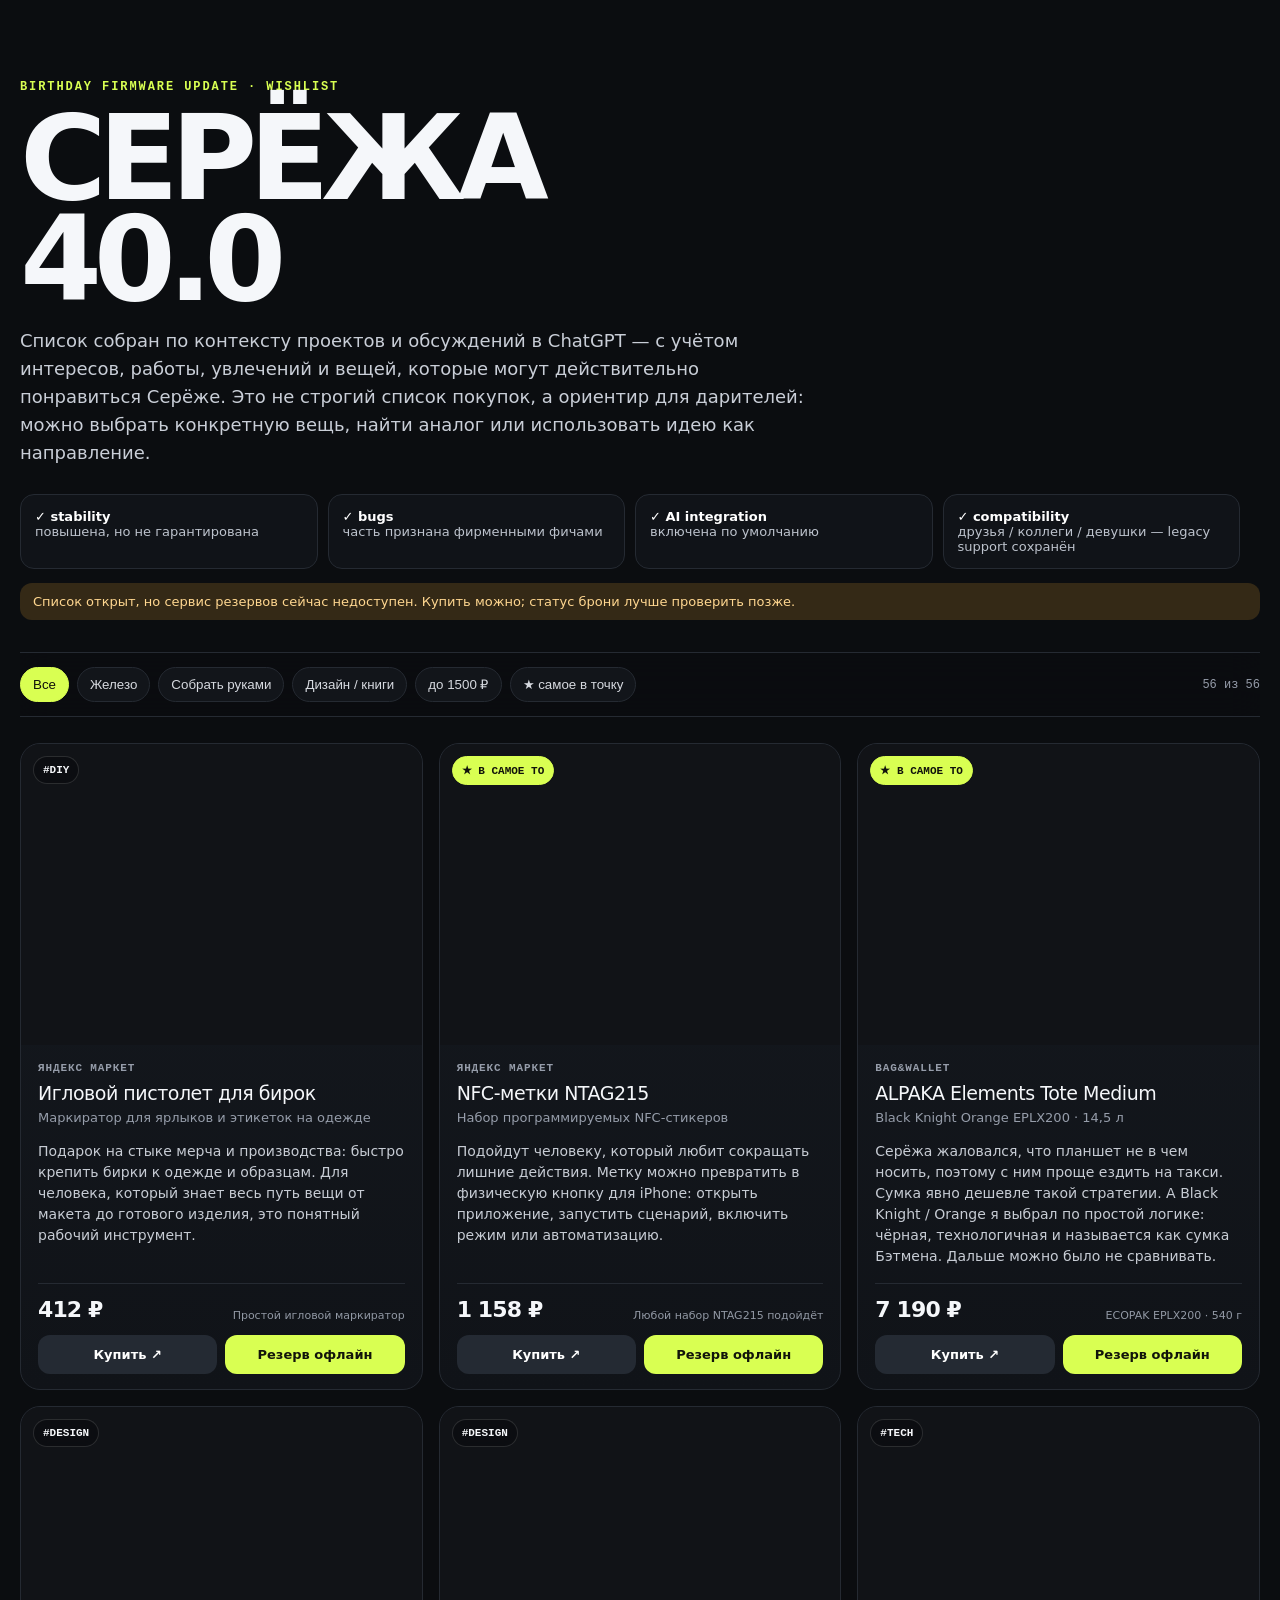
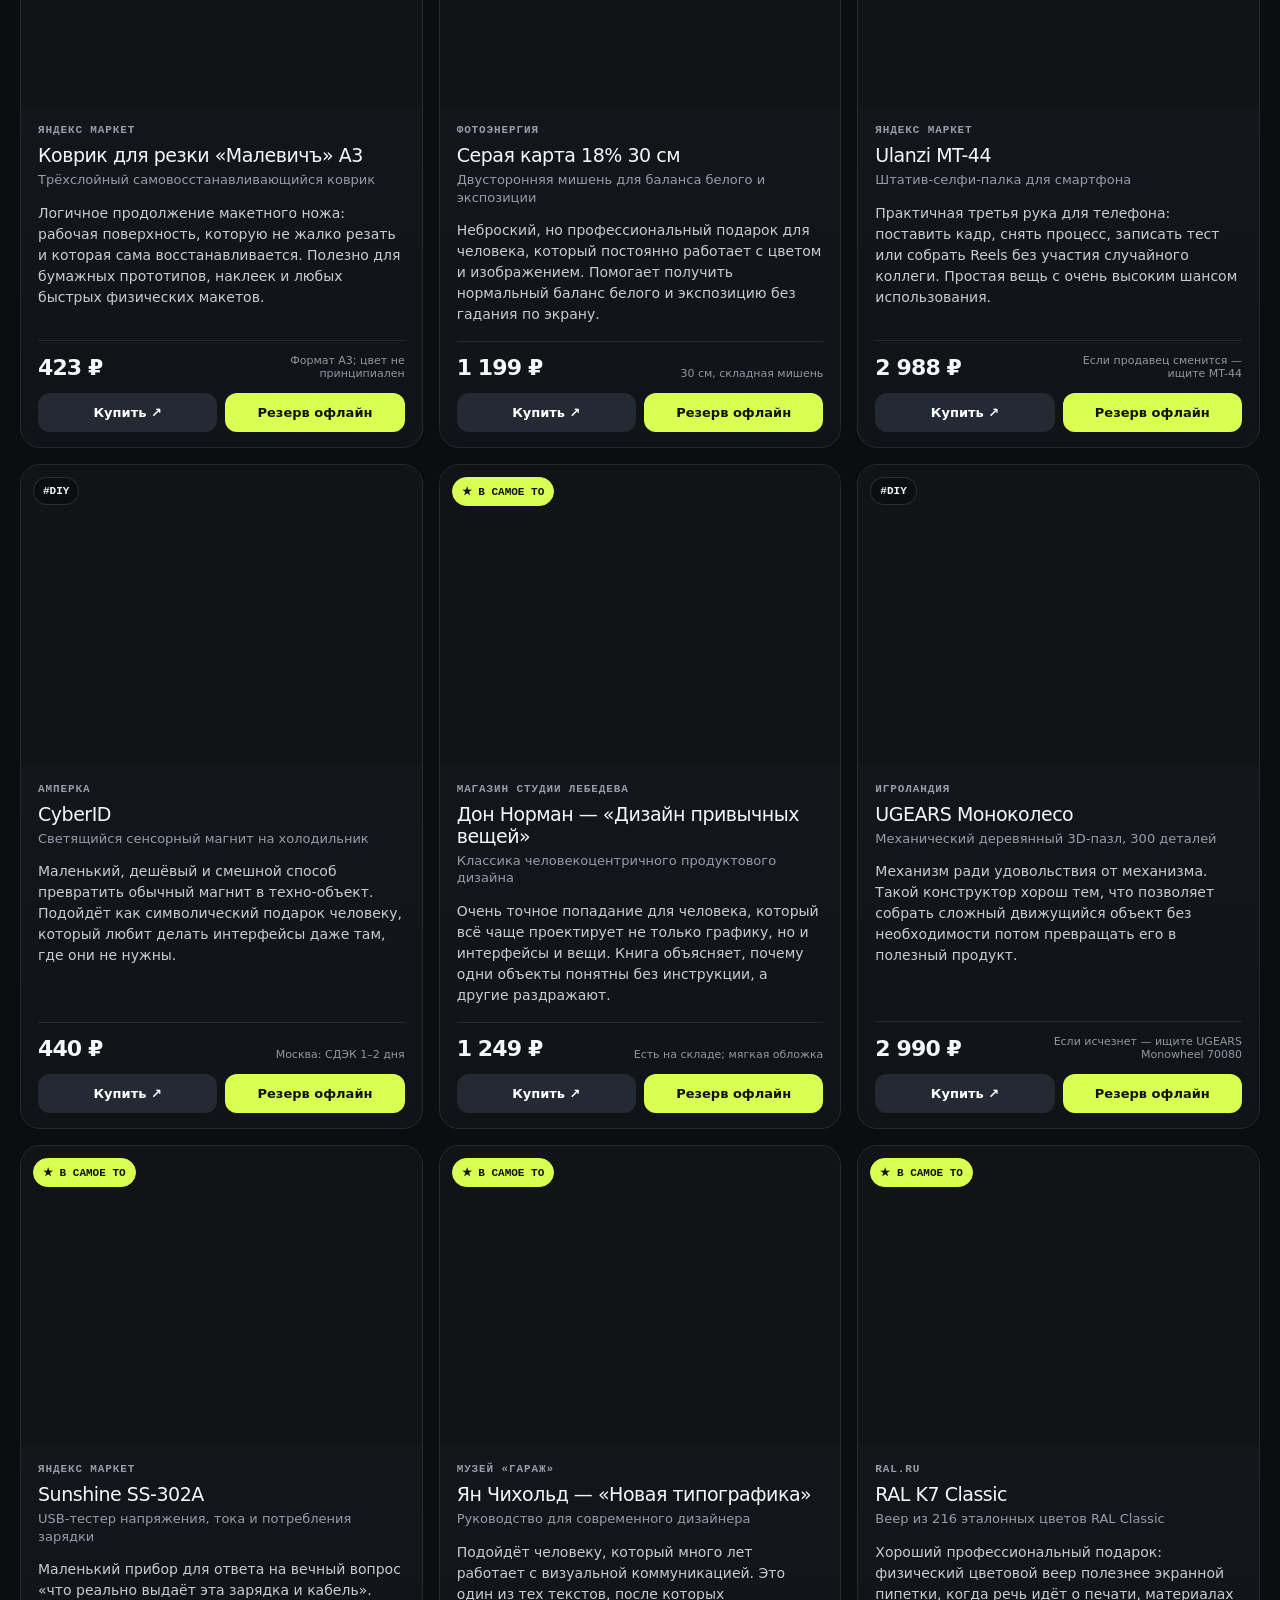
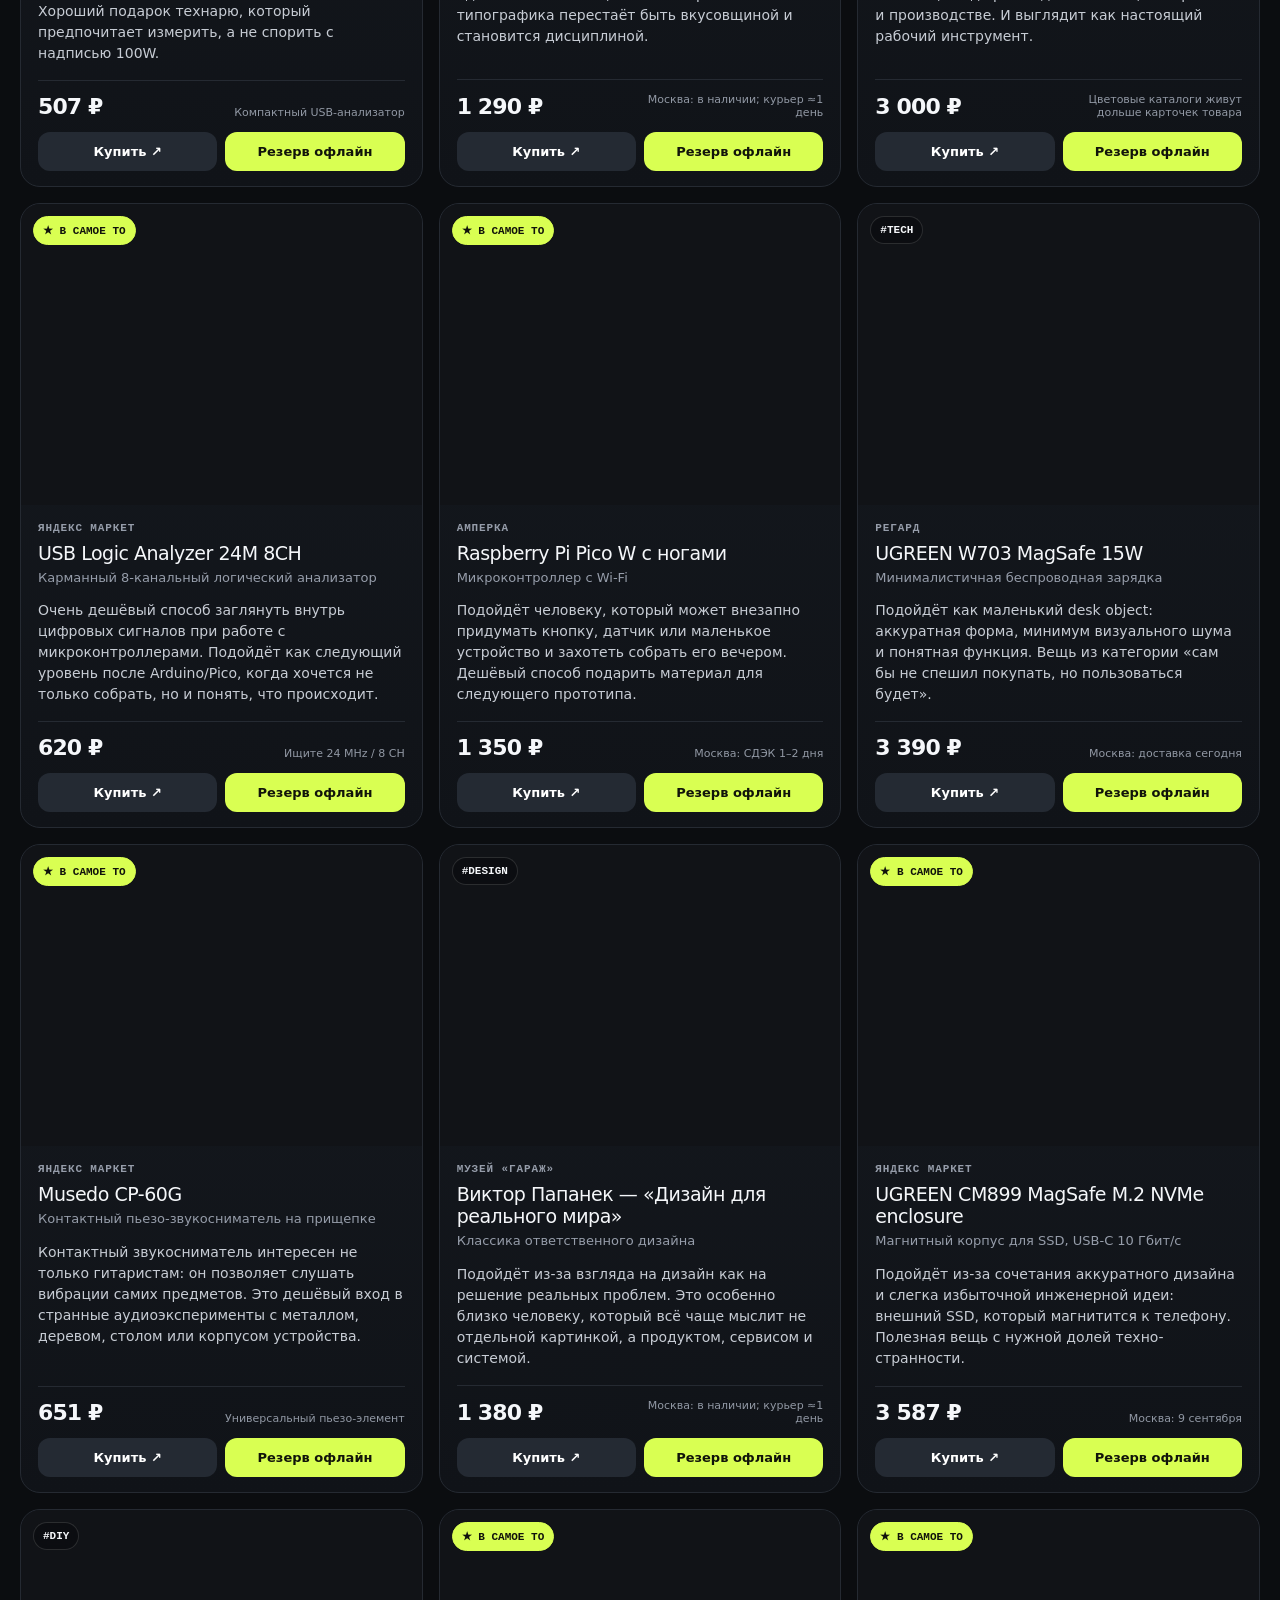
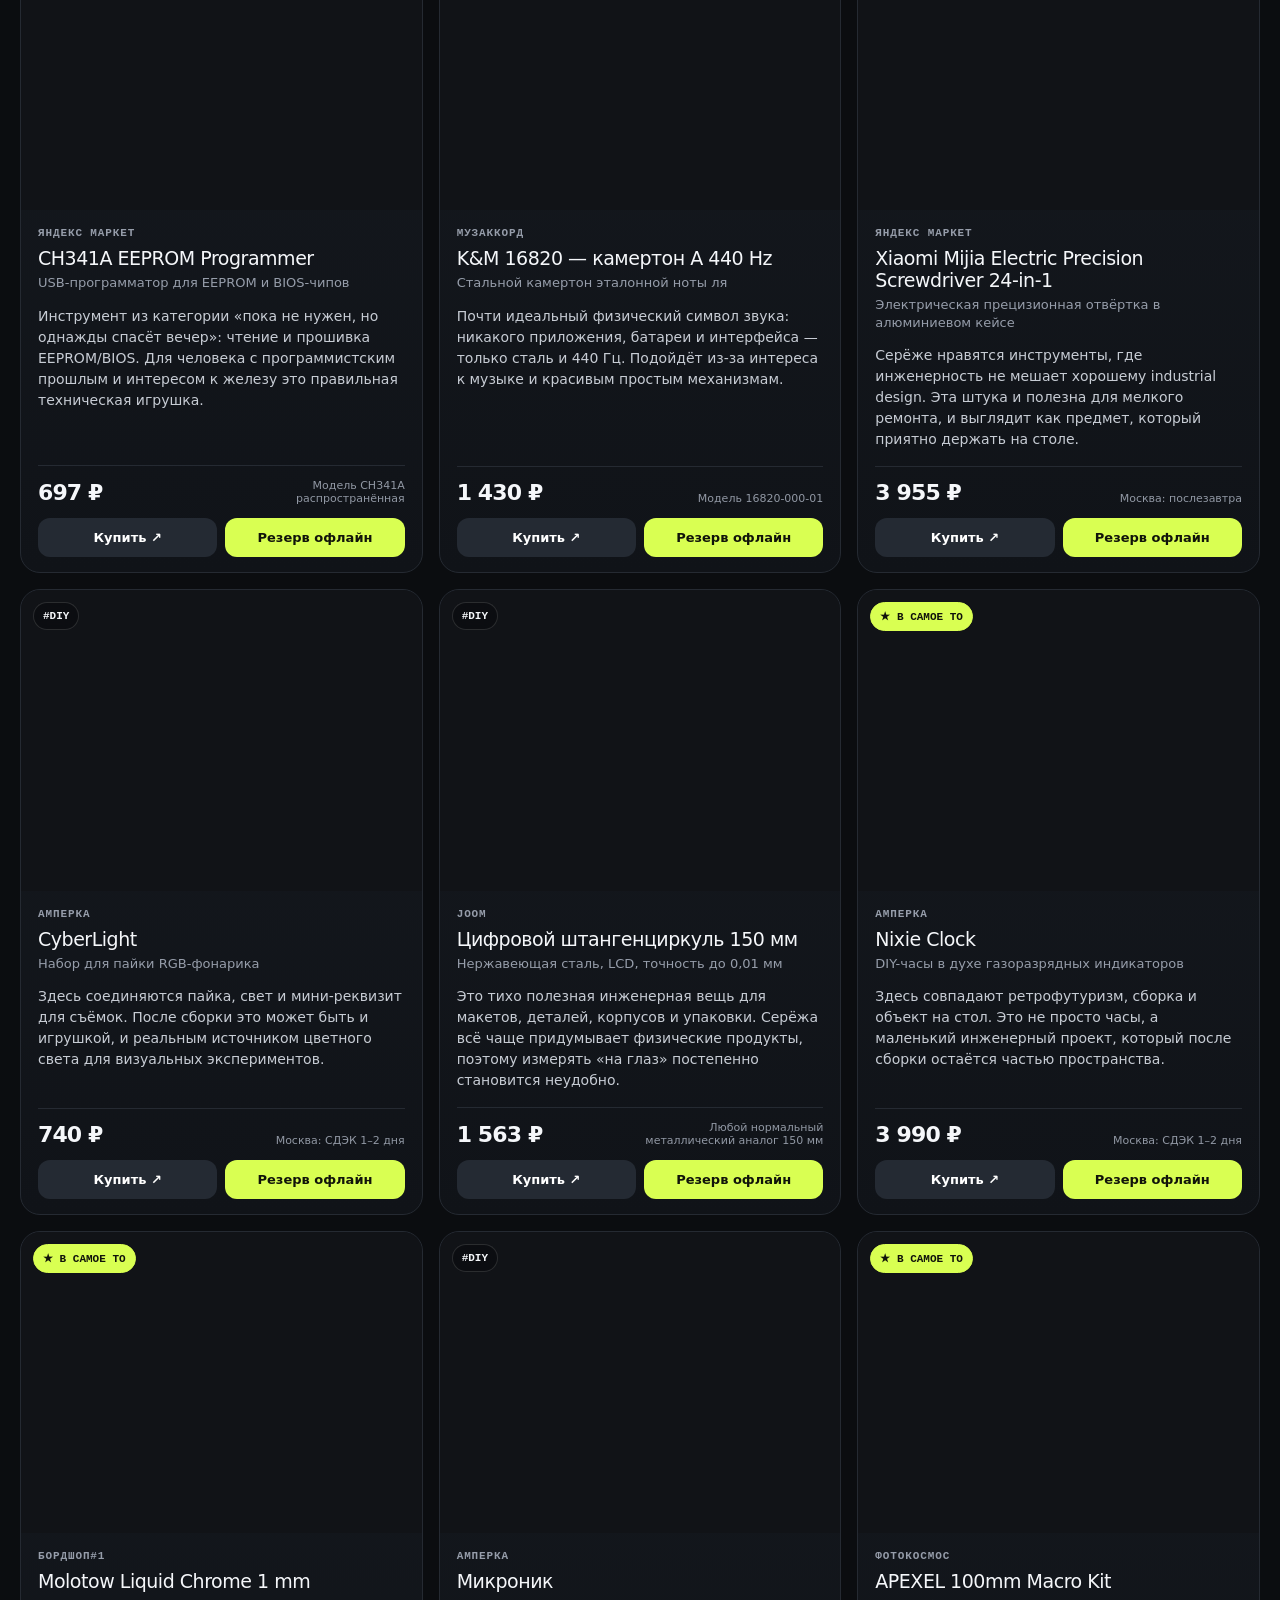
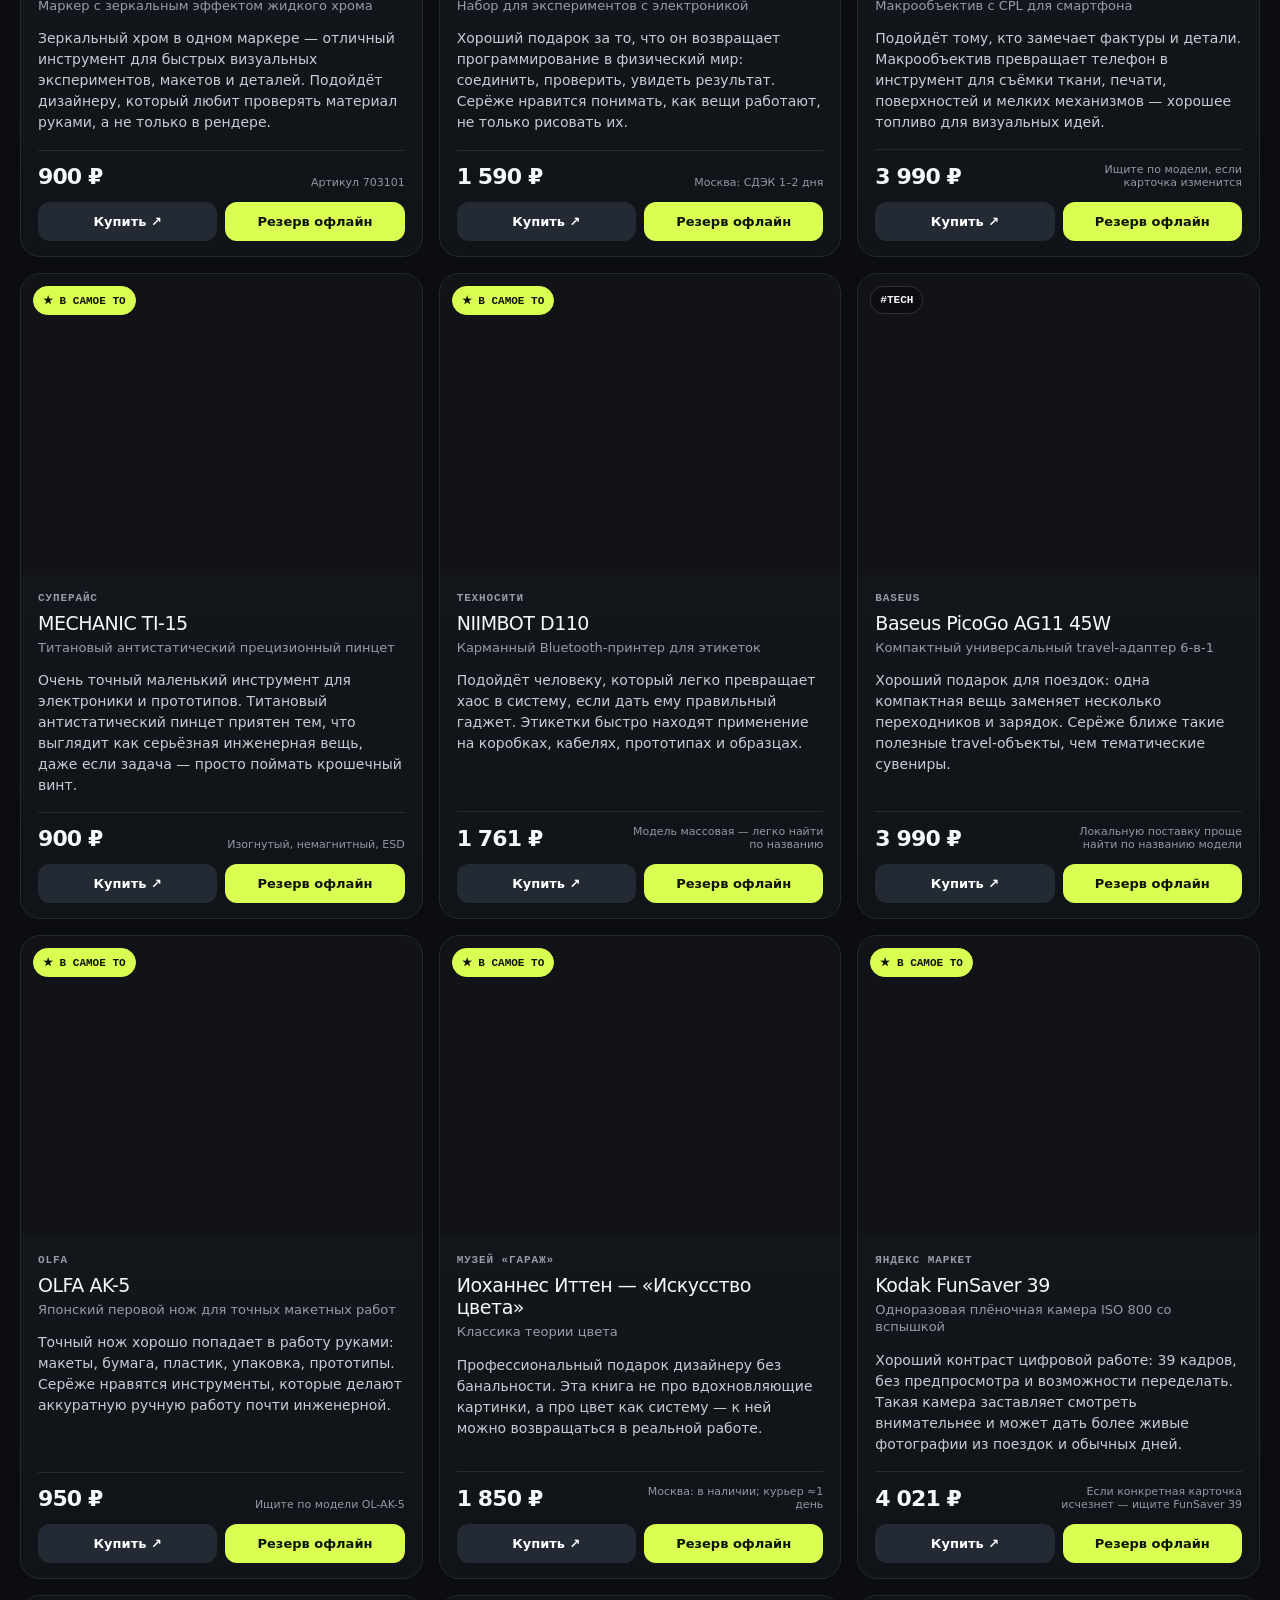
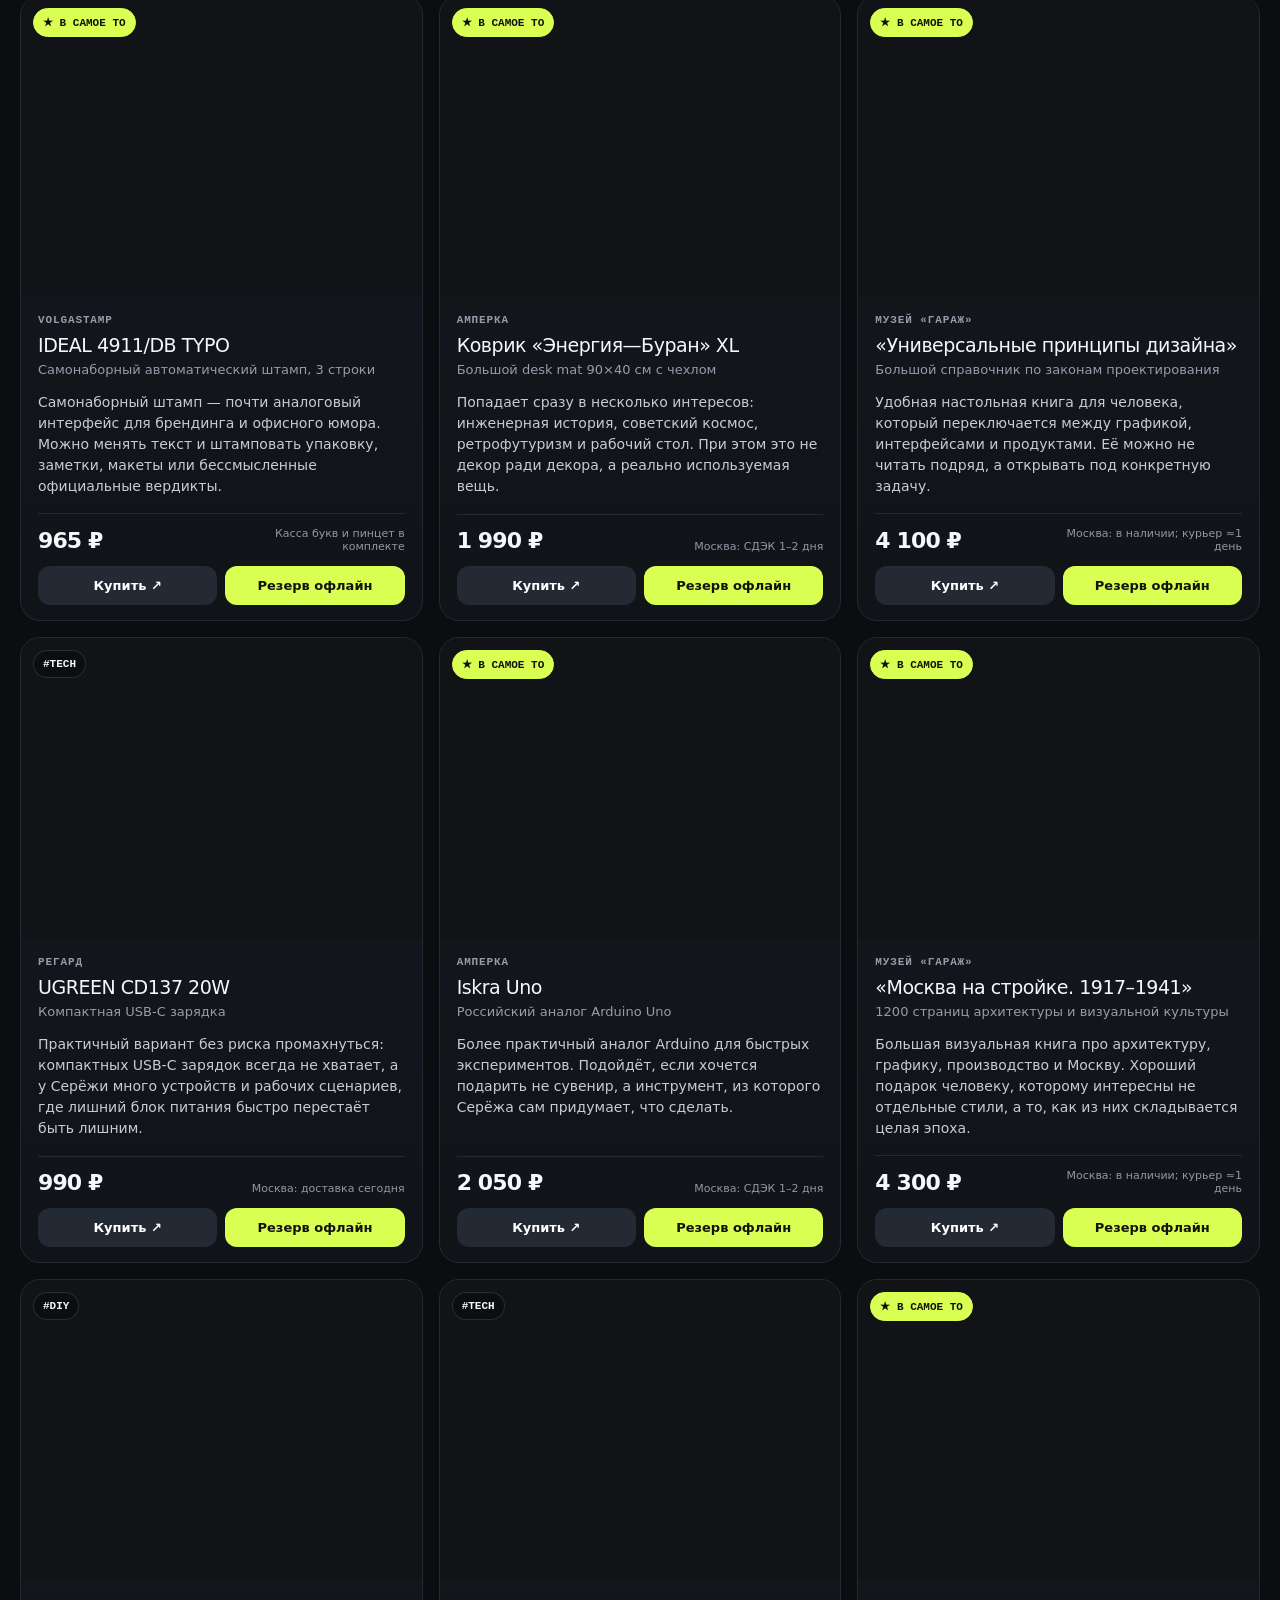
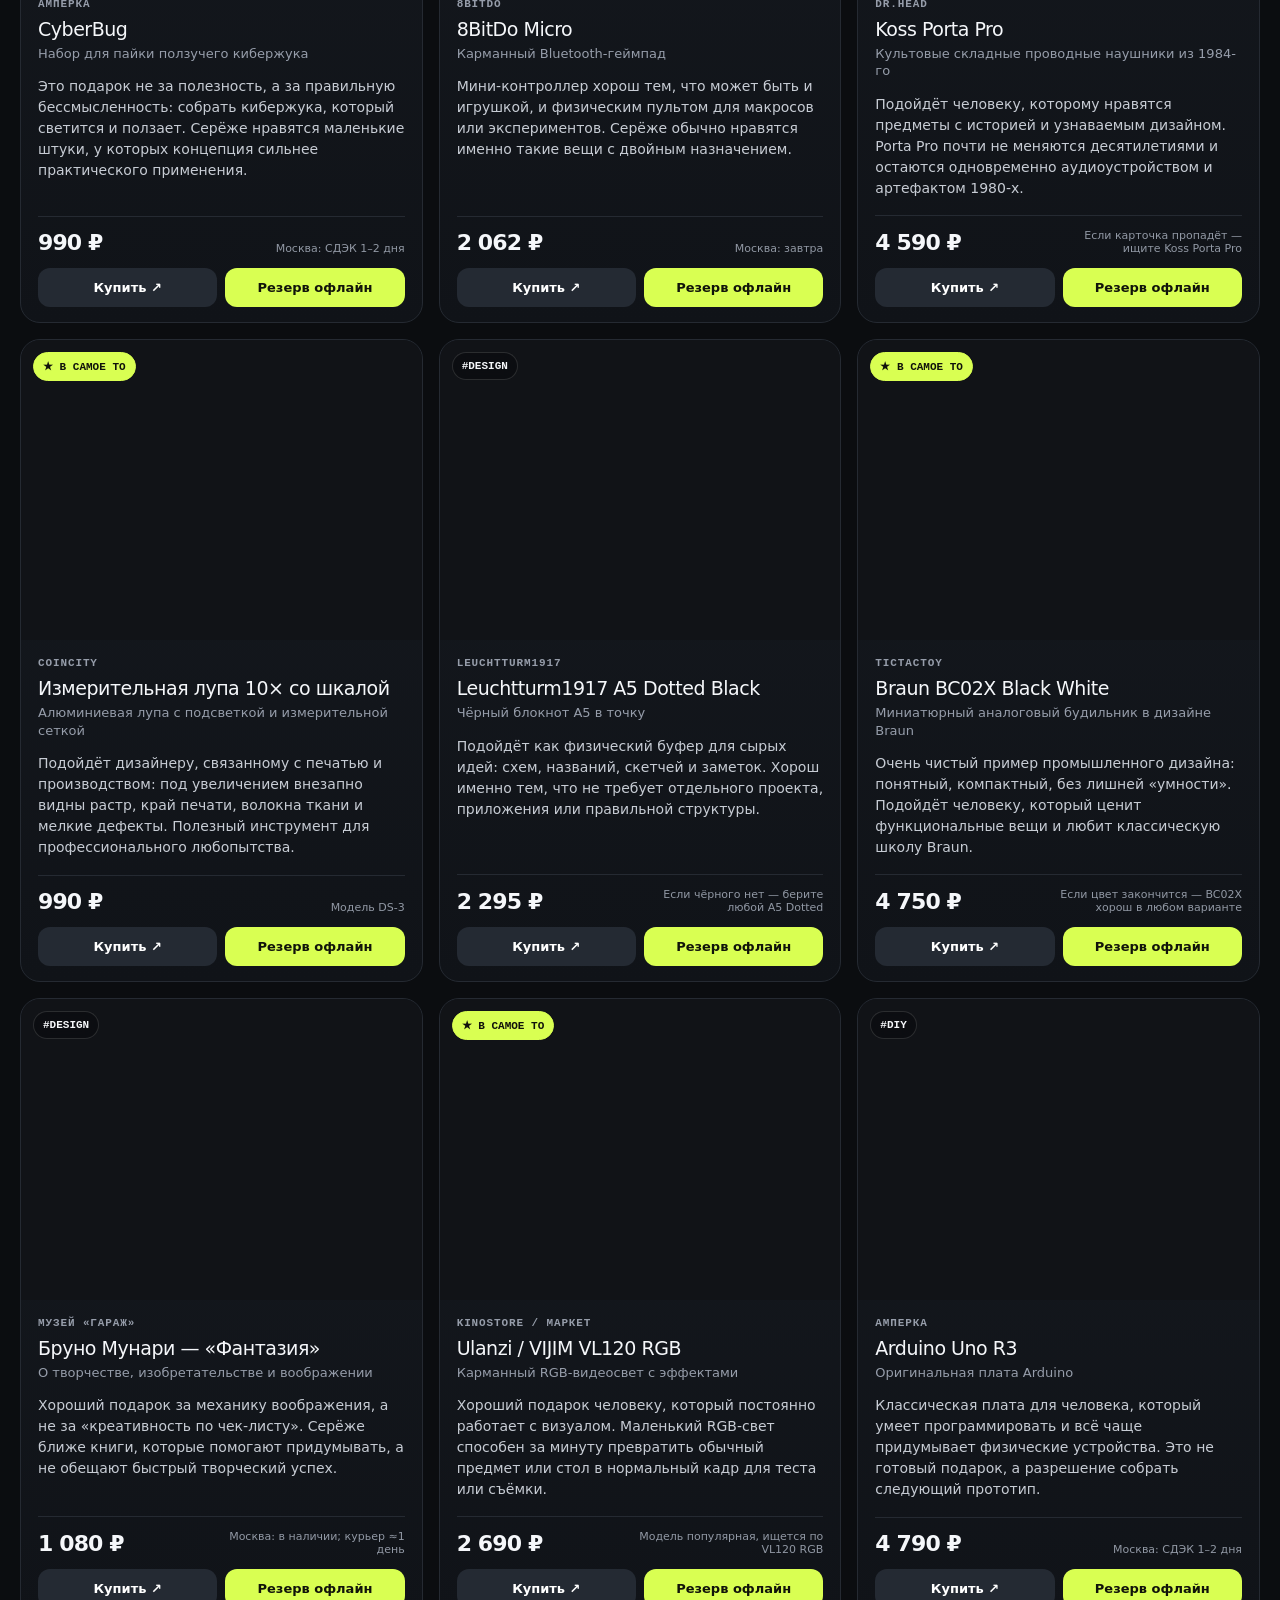
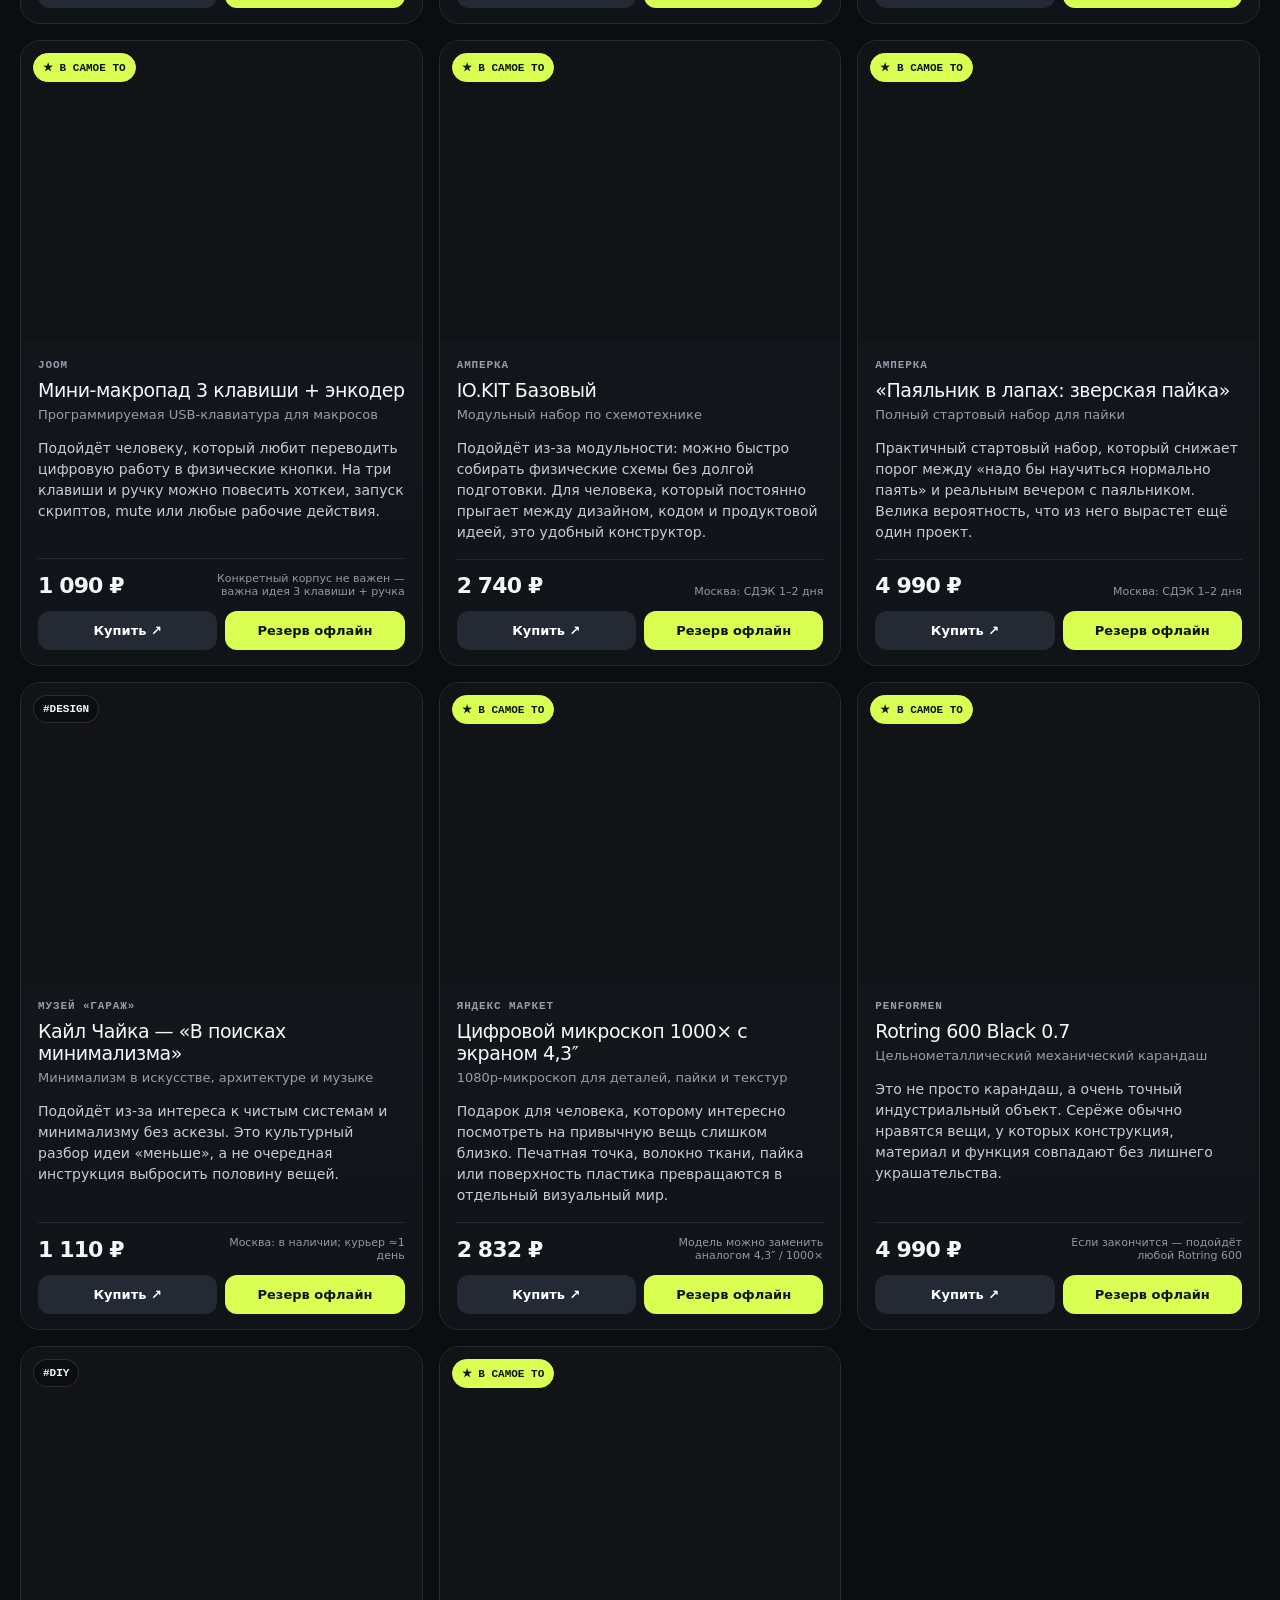
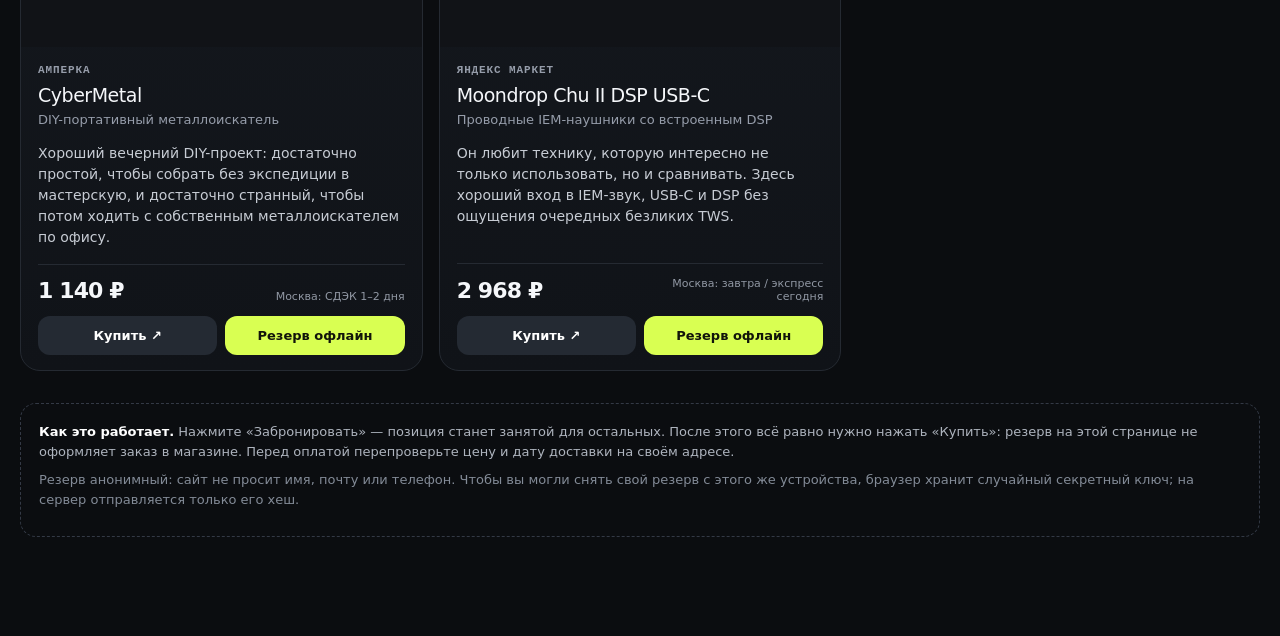
==== commit 3b656e26: "Structure wishlist frontend assets" ====
--- a/40/index.html
+++ b/40/index.html
@@ -1,108 +1,74 @@
 <!doctype html>
 <html lang="ru">
 <head>
-<meta charset="utf-8">
-<meta name="viewport" content="width=device-width,initial-scale=1,viewport-fit=cover">
-<meta name="theme-color" content="#0b0d10">
-<meta name="apple-mobile-web-app-capable" content="yes">
-<meta name="robots" content="noindex,nofollow,noarchive">
-<title>Серёжа 40.0 — Wishlist</title>
-<meta name="description" content="55 идей подарков, собранных по контексту проектов и обсуждений в ChatGPT.">
-<link rel="canonical" href="https://thisisfis.com/40/">
-<meta property="og:type" content="website">
-<meta property="og:site_name" content="ThisisFiS">
-<meta property="og:title" content="СЕРЁЖА 40.0 — Wishlist">
-<meta property="og:description" content="55 идей подарков, собранных по контексту проектов и обсуждений в ChatGPT.">
-<meta property="og:url" content="https://thisisfis.com/40/">
-<meta property="og:image" content="https://thisisfis.com/40/og-wishlist.jpg?v=1">
-<meta property="og:image:secure_url" content="https://thisisfis.com/40/og-wishlist.jpg?v=1">
-<meta property="og:image:type" content="image/jpeg">
-<meta property="og:image:width" content="1200">
-<meta property="og:image:height" content="630">
-<meta property="og:image:alt" content="Серёжа 40.0 — wishlist: 55 идей подарков">
-<meta name="twitter:card" content="summary_large_image">
-<meta name="twitter:title" content="СЕРЁЖА 40.0 — Wishlist">
-<meta name="twitter:description" content="55 идей подарков, собранных по контексту проектов и обсуждений в ChatGPT.">
-<meta name="twitter:image" content="https://thisisfis.com/40/og-wishlist.jpg?v=1">
-<style>
-:root{--bg:#0b0d10;--card:#12151a;--line:#252a32;--text:#f5f7fa;--muted:#969daa;--acid:#d9ff52;--blue:#b9d3ff}*{box-sizing:border-box}html{background:var(--bg)}body{margin:0;background:radial-gradient(1000px 600px at 20% -10%,#252a19 0,transparent 55%),var(--bg);color:var(--text);font-family:Inter,ui-sans-serif,system-ui,-apple-system,"Segoe UI",sans-serif;-webkit-font-smoothing:antialiased}.wrap{max-width:1680px;margin:auto;padding:28px 20px calc(80px + env(safe-area-inset-bottom))}.hero{padding:52px 0 32px;border-bottom:1px solid var(--line)}.eyebrow{font:700 12px/1.2 ui-monospace,SFMono-Regular,Menlo,monospace;letter-spacing:.16em;color:var(--acid);text-transform:uppercase}.hero h1{font-size:clamp(54px,10vw,118px);line-height:.85;letter-spacing:-.07em;margin:14px 0 18px}.hero p{max-width:800px;color:#c9ced7;font-size:18px;line-height:1.55}.patches{max-width:1220px;display:grid;grid-template-columns:repeat(4,1fr);gap:10px;margin-top:28px}.patch{border:1px solid var(--line);background:#101318;border-radius:14px;padding:14px;color:#bdc3cd;font-size:13px}.patch b{color:#fff}.toolbar{position:sticky;top:0;z-index:10;background:rgba(11,13,16,.92);backdrop-filter:blur(16px);-webkit-backdrop-filter:blur(16px);padding:14px 0;border-bottom:1px solid var(--line);display:flex;gap:8px;flex-wrap:wrap}.chip{appearance:none;border:1px solid var(--line);background:#12151a;color:#d6d9df;padding:9px 12px;border-radius:999px;cursor:pointer;font-weight:650;font-size:13px}.chip.on{background:var(--acid);color:#10120b;border-color:var(--acid)}.count{margin-left:auto;color:var(--muted);align-self:center;font:12px ui-monospace,monospace}.grid{display:grid;grid-template-columns:repeat(4,minmax(0,1fr));gap:16px;margin-top:26px}.card{overflow:hidden;border:1px solid var(--line);background:linear-gradient(180deg,#15191f,#101318);border-radius:20px;display:flex;flex-direction:column}.pic{aspect-ratio:4/3;background:#111317;position:relative;overflow:hidden}.pic img{width:100%;height:100%;object-fit:contain;background:#111317;display:block}.badge{position:absolute;left:12px;top:12px;background:rgba(11,13,16,.82);backdrop-filter:blur(8px);border:1px solid rgba(255,255,255,.13);border-radius:999px;padding:7px 9px;font:700 11px ui-monospace,monospace}.badge.star{color:#10120b;background:var(--acid);border-color:var(--acid)}.body{padding:17px 17px 15px;display:flex;flex:1;flex-direction:column}.shop{font:700 11px ui-monospace,monospace;color:var(--muted);text-transform:uppercase;letter-spacing:.08em}.title{font-size:19px;line-height:1.16;letter-spacing:-.025em;margin:8px 0 5px}.sub{color:#969daa;font-size:13px;line-height:1.35}.why{color:#c7ccd4;font-size:14px;line-height:1.5;margin:14px 0 16px}.meta{margin-top:auto;border-top:1px solid var(--line);padding-top:13px;display:flex;justify-content:space-between;gap:12px;align-items:flex-end}.price{font-size:22px;font-weight:800;letter-spacing:-.04em}.delivery{font-size:11px;color:#9198a4;text-align:right;max-width:52%}.actions{display:grid;grid-template-columns:1fr 1fr;gap:8px;margin-top:13px}.btn{border:0;border-radius:12px;padding:12px 10px;font-weight:780;cursor:pointer;text-align:center;text-decoration:none;font-size:13px;font-family:inherit}.buy{background:#242a33;color:white}.reserve{background:var(--acid);color:#11140a}.reserve.taken{background:#272b31;color:#767d87;cursor:not-allowed}.reserve.mine{background:#243348;color:var(--blue)}.reserve:disabled{cursor:not-allowed}.note{margin-top:32px;padding:18px;border:1px dashed #333945;border-radius:16px;color:#aeb4be;font-size:13px;line-height:1.55}.note b{color:#fff}.privacy{display:block;margin-top:8px;color:#838b97}.toast{position:fixed;right:20px;bottom:calc(20px + env(safe-area-inset-bottom));left:20px;margin:auto;max-width:520px;background:#20252d;color:white;border:1px solid #3a414c;padding:13px 16px;border-radius:12px;z-index:200;opacity:0;transform:translateY(15px);pointer-events:none;transition:.2s;text-align:center}.toast.show{opacity:1;transform:none}.reservedCard{opacity:.72}.reservedCard .pic:after{content:"ЗАБРОНИРОВАНО";position:absolute;inset:auto 12px 12px 12px;background:rgba(11,13,16,.86);color:#f0f2f5;border:1px solid #3a4049;border-radius:11px;padding:10px;text-align:center;font:800 11px ui-monospace,monospace;letter-spacing:.08em}.offline{display:none;margin-top:14px;padding:11px 13px;border-radius:12px;background:#342916;color:#ffd790;font-size:13px}.offline.show{display:block}@media(max-width:1280px){.grid{grid-template-columns:repeat(3,minmax(0,1fr))}}@media(max-width:900px){.grid{grid-template-columns:repeat(2,1fr)}.patches{grid-template-columns:repeat(2,1fr)}}@media(max-width:610px){.wrap{padding:18px 14px calc(60px + env(safe-area-inset-bottom))}.hero{padding-top:34px}.hero p{font-size:16px}.grid{grid-template-columns:1fr}.patches{grid-template-columns:1fr}.count{width:100%;margin-left:3px}.toolbar{top:0}.actions{grid-template-columns:1fr 1fr}.btn{padding:13px 8px}}
-</style>
+  <meta charset="utf-8">
+  <meta name="viewport" content="width=device-width,initial-scale=1,viewport-fit=cover">
+  <meta name="theme-color" content="#0b0d10">
+  <meta name="apple-mobile-web-app-capable" content="yes">
+  <meta name="robots" content="noindex,nofollow,noarchive">
+
+  <title>Серёжа 40.0 — Wishlist</title>
+  <meta name="description" content="56 идей подарков, собранных по контексту проектов и обсуждений в ChatGPT.">
+  <link rel="canonical" href="https://thisisfis.com/40/">
+
+  <meta property="og:type" content="website">
+  <meta property="og:site_name" content="ThisisFiS">
+  <meta property="og:title" content="СЕРЁЖА 40.0 — Wishlist">
+  <meta property="og:description" content="56 идей подарков, собранных по контексту проектов и обсуждений в ChatGPT.">
+  <meta property="og:url" content="https://thisisfis.com/40/">
+  <meta property="og:image" content="https://thisisfis.com/40/og-wishlist.jpg?v=1">
+  <meta property="og:image:secure_url" content="https://thisisfis.com/40/og-wishlist.jpg?v=1">
+  <meta property="og:image:type" content="image/jpeg">
+  <meta property="og:image:width" content="1200">
+  <meta property="og:image:height" content="630">
+  <meta property="og:image:alt" content="Серёжа 40.0 — wishlist: 56 идей подарков">
+
+  <meta name="twitter:card" content="summary_large_image">
+  <meta name="twitter:title" content="СЕРЁЖА 40.0 — Wishlist">
+  <meta name="twitter:description" content="56 идей подарков, собранных по контексту проектов и обсуждений в ChatGPT.">
+  <meta name="twitter:image" content="https://thisisfis.com/40/og-wishlist.jpg?v=1">
+
+  <link rel="stylesheet" href="/40/styles.css?v=20260917-1">
 </head>
 <body>
-<div class="wrap">
-<section class="hero">
-  <div class="eyebrow">Birthday firmware update · wishlist</div>
-  <h1>СЕРЁЖА<br>40.0</h1>
-  <p>Список собран по контексту проектов и обсуждений в ChatGPT — с учётом интересов, работы, увлечений и вещей, которые могут действительно понравиться Серёже. Это не строгий список покупок, а ориентир для дарителей: можно выбрать конкретную вещь, найти аналог или использовать идею как направление.</p>
-  <div class="patches">
-    <div class="patch"><b>✓ stability</b><br>повышена, но не гарантирована</div>
-    <div class="patch"><b>✓ bugs</b><br>часть признана фирменными фичами</div>
-    <div class="patch"><b>✓ AI integration</b><br>включена по умолчанию</div>
-    <div class="patch"><b>✓ compatibility</b><br>друзья / коллеги / девушки — legacy support сохранён</div>
+  <div class="wrap">
+    <section class="hero">
+      <div class="eyebrow">Birthday firmware update · wishlist</div>
+      <h1>СЕРЁЖА<br>40.0</h1>
+      <p>Список собран по контексту проектов и обсуждений в ChatGPT — с учётом интересов, работы, увлечений и вещей, которые могут действительно понравиться Серёже. Это не строгий список покупок, а ориентир для дарителей: можно выбрать конкретную вещь, найти аналог или использовать идею как направление.</p>
+
+      <div class="patches">
+        <div class="patch"><b>✓ stability</b><br>повышена, но не гарантирована</div>
+        <div class="patch"><b>✓ bugs</b><br>часть признана фирменными фичами</div>
+        <div class="patch"><b>✓ AI integration</b><br>включена по умолчанию</div>
+        <div class="patch"><b>✓ compatibility</b><br>друзья / коллеги / девушки — legacy support сохранён</div>
+      </div>
+
+      <div class="offline" id="offline" role="status">Список открыт, но сервис резервов сейчас недоступен. Купить можно; статус брони лучше проверить позже.</div>
+    </section>
+
+    <div class="toolbar" id="toolbar">
+      <button class="chip on" type="button" data-filter="all" aria-pressed="true">Все</button>
+      <button class="chip" type="button" data-filter="tech" aria-pressed="false">Железо</button>
+      <button class="chip" type="button" data-filter="diy" aria-pressed="false">Собрать руками</button>
+      <button class="chip" type="button" data-filter="design" aria-pressed="false">Дизайн / книги</button>
+      <button class="chip" type="button" data-filter="cheap" aria-pressed="false">до 1500 ₽</button>
+      <button class="chip" type="button" data-filter="star" aria-pressed="false">★ самое в точку</button>
+      <span class="count" id="count" aria-live="polite"></span>
+    </div>
+
+    <main class="grid" id="grid"></main>
+
+    <div class="note">
+      <b>Как это работает.</b> Нажмите «Забронировать» — позиция станет занятой для остальных. После этого всё равно нужно нажать «Купить»: резерв на этой странице не оформляет заказ в магазине. Перед оплатой перепроверьте цену и дату доставки на своём адресе.
+      <span class="privacy">Резерв анонимный: сайт не просит имя, почту или телефон. Чтобы вы могли снять свой резерв с этого же устройства, браузер хранит случайный секретный ключ; на сервер отправляется только его хеш.</span>
+      <span class="privacy" id="verified"></span>
+    </div>
   </div>
-  <div class="offline" id="offline">Список открыт, но сервис резервов сейчас недоступен. Купить можно; статус брони лучше проверить позже.</div>
-</section>
-<div class="toolbar">
-  <button class="chip on" data-filter="all">Все</button>
-  <button class="chip" data-filter="tech">Железо</button>
-  <button class="chip" data-filter="diy">Собрать руками</button>
-  <button class="chip" data-filter="design">Дизайн / книги</button>
-  <button class="chip" data-filter="cheap">до 1500 ₽</button>
-  <button class="chip" data-filter="star">★ самое в точку</button>
-  <span class="count" id="count"></span>
-</div>
-<main class="grid" id="grid"></main>
-<div class="note"><b>Как это работает.</b> Нажмите «Забронировать» — позиция станет занятой для остальных. После этого всё равно нужно нажать «Купить»: резерв на этой странице не оформляет заказ в магазине. Перед оплатой перепроверьте цену и дату доставки на своём адресе.<span class="privacy">Резерв анонимный: сайт не просит имя, почту или телефон. Чтобы вы могли снять свой резерв с этого же устройства, браузер хранит случайный секретный ключ; на сервер отправляется только его хеш.</span><span class="privacy" id="verified"></span></div>
-</div>
-<div class="toast" id="toast"></div>
-<script src="/40/gifts.js?v=55-20260908"></script>
-<script>
-const SB='https://ojnlygmerorlsmrcaarf.supabase.co';
-const KEY='sb_publishable_xZj-Mhacd6DxAbn6kfJBHQ_Qh79EuW_';
-const IMG='https://ojnlygmerorlsmrcaarf.supabase.co/functions/v1/birthday40-wishlist?img=';
-const BUY_OVERRIDES={
-  '8bitdo-micro':'https://shop.8bitdo.com/products/8bitdo-micro-bluetooth-gamepad',
-  'niimbot-d110':'https://www.technocity.ru/catalog/detail/1537325/',
-  'digital-caliper':'https://www.joom.ru/ru/products/66fdd19ebef04001a8365029',
-  'olfa-ak5':'https://www.olfa.co.jp/en/products/686.html',
-  'malevich-cutting-mat-a3':'https://market.yandex.ru/card/kovrik-dlya-rezki-malevich-3-kh-sloynyy-a3-sirenevyy/103652006532',
-  'ntag215-tags':'https://market.yandex.ru/card/nfc-metki-ntag215-dlya-kontrolya-dostupa-100pcs/5970172393',
-  'sunshine-ss302a':'https://market.yandex.ru/card/usb-tester-analizator-zaryadki-sunshine-ss-302a/4392417971',
-  'logic-analyzer-24m8ch':'https://market.yandex.ru/card/nabor-ustroystv-usb-logicheskogo-analizatora-mini-tsifrovoy-karmannyy-razmer-8-kanalnaya-vkhodnaya-pamyat-24-mgts/6055511717',
-  'ch341a-programmer':'https://market.yandex.ru/card/ch341a-eeprom-programmator/101552620393',
-  'musedo-cp60g':'https://market.yandex.ru/card/pyezozvukosnimatel-musedo-cp-60g/102627651877',
-  'tagging-gun':'https://market.yandex.ru/card/iglovoy-pistolet-dlya-birok-i-etiketok/103698011237'
-};
-const SHOP_OVERRIDES={
-  '8bitdo-micro':'8BitDo',
-  'niimbot-d110':'Техносити',
-  'digital-caliper':'Joom',
-  'olfa-ak5':'OLFA'
-};
-const gifts=Array.isArray(window.WISHLIST_GIFTS)?window.WISHLIST_GIFTS:[];
-const catalogMeta=window.WISHLIST_META||{};
-let reservations=new Set(),filter='all',apiOK=true,busy=new Set();
-const grid=document.getElementById('grid'),count=document.getElementById('count'),toast=document.getElementById('toast'),offline=document.getElementById('offline'),verified=document.getElementById('verified');
-const money=n=>new Intl.NumberFormat('ru-RU').format(n)+' ₽';
-const key=c=>'s40_'+c;
-const getLocal=k=>{try{return localStorage.getItem(k)}catch{return null}};
-const setLocal=(k,v)=>{try{localStorage.setItem(k,v);return true}catch{return false}};
-const delLocal=k=>{try{localStorage.removeItem(k)}catch{}};
-function storageWorks(){const k='s40_test_'+Date.now();try{localStorage.setItem(k,'1');localStorage.removeItem(k);return true}catch{return false}}
-function mine(c){return !!getLocal(key(c))}
-function say(t){toast.textContent=t;toast.classList.add('show');setTimeout(()=>toast.classList.remove('show'),3000)}
-function pass(g){if(filter==='all')return true;if(filter==='cheap')return g.price<=1500;if(filter==='star')return !!g.star;return g.category===filter}
-function imageSrc(g){return g.imageSrc||IMG+encodeURIComponent(g.code)}
-function priceColumns(list){const cols=window.innerWidth>1280?4:window.innerWidth>900?3:1;if(cols===1||list.length<cols)return list;const sorted=[...list].sort((a,b)=>a.price-b.price),size=Math.ceil(sorted.length/cols),groups=Array.from({length:cols},(_,i)=>sorted.slice(i*size,(i+1)*size)),high=groups[groups.length-1],pin=high.findIndex(g=>g.code==='alpaka-elements-tote-bko');if(pin>0)high.unshift(high.splice(pin,1)[0]);const out=[];for(let i=0;i<Math.max(...groups.map(g=>g.length));i++){for(const group of groups){if(group[i])out.push(group[i])}}return out}
-function render(){const raw=gifts.filter(pass),list=priceColumns(raw);count.textContent=list.length+' из '+gifts.length;let h='';for(const g of list){const taken=reservations.has(g.code),own=taken&&mine(g.code),loading=busy.has(g.code),buyUrl=BUY_OVERRIDES[g.code]||g.buyUrl,shop=SHOP_OVERRIDES[g.code]||g.shop;h+='<article class="card '+(taken?'reservedCard':'')+'"><div class="pic"><img loading="lazy" src="'+imageSrc(g)+'" alt=""><div class="badge '+(g.star?'star':'')+'">'+(g.star?'★ В САМОЕ ТО':'#'+g.category.toUpperCase())+'</div></div><div class="body"><div class="shop">'+shop+'</div><div class="title">'+g.title+'</div><div class="sub">'+g.subtitle+'</div><div class="why">'+g.why+'</div><div class="meta"><div class="price">'+money(g.price)+'</div><div class="delivery">'+g.delivery+'</div></div><div class="actions"><a class="btn buy" href="'+buyUrl+'" target="_blank" rel="noopener noreferrer">Купить ↗</a><button class="btn reserve '+(taken?(own?'mine':'taken'):'')+'" data-code="'+g.code+'" '+((taken&&!own)||!apiOK||loading?'disabled':'')+'>'+(loading?'Секунду…':taken?(own?'Снять мой резерв':'Уже забрали'):(apiOK?'Забронировать':'Резерв офлайн'))+'</button></div></div></article>'}grid.innerHTML=h;document.querySelectorAll('[data-code]').forEach(b=>b.onclick=()=>act(b.dataset.code))}
-async function rpc(fn,body={}){const r=await fetch(SB+'/rest/v1/rpc/'+fn,{method:'POST',headers:{'apikey':KEY,'content-type':'application/json'},body:JSON.stringify(body),cache:'no-store'});if(!r.ok){const t=await r.text();throw new Error(t||('HTTP '+r.status))}const text=await r.text();return text?JSON.parse(text):null}
-async function sha256(s){const d=await crypto.subtle.digest('SHA-256',new TextEncoder().encode(s));return Array.from(new Uint8Array(d)).map(x=>x.toString(16).padStart(2,'0')).join('')}
-async function status(){try{const j=await rpc('birthday40_status');reservations=new Set(Array.isArray(j)?j:[]);apiOK=true;offline.classList.remove('show')}catch{apiOK=false;offline.classList.add('show')}render()}
-async function act(code){if(!apiOK||busy.has(code))return;if(reservations.has(code)&&mine(code)){await unreserve(code);return}if(reservations.has(code)){say('Эту позицию уже забрали.');return}if(!storageWorks()){say('Браузер блокирует локальное хранилище. Откройте страницу в обычном режиме браузера, чтобы резерв можно было потом снять.');return}busy.add(code);render();try{const token=crypto.randomUUID()+crypto.randomUUID();const tokenHash=await sha256(token);await rpc('birthday40_reserve',{p_gift_code:code,p_reserved_by:'anonymous',p_token_hash:tokenHash});if(!setLocal(key(code),token)){say('Резерв создан, но браузер не сохранил ключ для его снятия.');}else{say('Забронировано. Теперь не забудьте купить :)')}await status()}catch{say('Не получилось: возможно, подарок уже успели забрать.');await status()}finally{busy.delete(code);render()}}
-async function unreserve(code){if(!confirm('Снять ваш резерв с этого подарка?'))return;const token=getLocal(key(code));if(!token){say('На этом устройстве нет ключа резерва.');return}busy.add(code);render();try{const ok=await rpc('birthday40_unreserve',{p_gift_code:code,p_token_hash:await sha256(token)});if(ok){delLocal(key(code));say('Резерв снят')}else{say('Не удалось снять резерв')}await status()}catch{say('Не удалось снять резерв')}finally{busy.delete(code);render()}}
-document.querySelectorAll('.chip').forEach(c=>c.onclick=()=>{document.querySelectorAll('.chip').forEach(x=>x.classList.remove('on'));c.classList.add('on');filter=c.dataset.filter;render()});
-if(catalogMeta.verifiedAt){const d=new Date(catalogMeta.verifiedAt+'T12:00:00');verified.textContent='Каталог проверен: '+new Intl.DateTimeFormat('ru-RU',{day:'2-digit',month:'2-digit',year:'numeric'}).format(d)+' · Москва.'}
-render();status();setInterval(status,30000);
-</script>
+
+  <div class="toast" id="toast" role="status" aria-live="polite"></div>
+
+  <script src="/40/gifts.js"></script>
+  <script src="/40/app.js?v=20260917-1"></script>
 </body>
-</html>+</html>
--- a/40/styles.css
+++ b/40/styles.css
@@ -0,0 +1,330 @@
+:root {
+  --bg: #0b0d10;
+  --card: #12151a;
+  --line: #252a32;
+  --text: #f5f7fa;
+  --muted: #969daa;
+  --acid: #d9ff52;
+  --blue: #b9d3ff;
+}
+
+* { box-sizing: border-box; }
+html { background: var(--bg); }
+
+body {
+  margin: 0;
+  background: radial-gradient(1000px 600px at 20% -10%, #252a19 0, transparent 55%), var(--bg);
+  color: var(--text);
+  font-family: Inter, ui-sans-serif, system-ui, -apple-system, "Segoe UI", sans-serif;
+  -webkit-font-smoothing: antialiased;
+}
+
+.wrap {
+  max-width: 1680px;
+  margin: auto;
+  padding: 28px 20px calc(80px + env(safe-area-inset-bottom));
+}
+
+.hero {
+  padding: 52px 0 32px;
+  border-bottom: 1px solid var(--line);
+}
+
+.eyebrow {
+  color: var(--acid);
+  font: 700 12px/1.2 ui-monospace, SFMono-Regular, Menlo, monospace;
+  letter-spacing: .16em;
+  text-transform: uppercase;
+}
+
+.hero h1 {
+  margin: 14px 0 18px;
+  font-size: clamp(54px, 10vw, 118px);
+  line-height: .85;
+  letter-spacing: -.07em;
+}
+
+.hero p {
+  max-width: 800px;
+  color: #c9ced7;
+  font-size: 18px;
+  line-height: 1.55;
+}
+
+.patches {
+  display: grid;
+  grid-template-columns: repeat(4, 1fr);
+  max-width: 1220px;
+  gap: 10px;
+  margin-top: 28px;
+}
+
+.patch {
+  padding: 14px;
+  border: 1px solid var(--line);
+  border-radius: 14px;
+  background: #101318;
+  color: #bdc3cd;
+  font-size: 13px;
+}
+
+.patch b { color: #fff; }
+
+.toolbar {
+  position: sticky;
+  top: 0;
+  z-index: 10;
+  display: flex;
+  flex-wrap: wrap;
+  gap: 8px;
+  padding: 14px 0;
+  border-bottom: 1px solid var(--line);
+  background: rgba(11, 13, 16, .92);
+  backdrop-filter: blur(16px);
+  -webkit-backdrop-filter: blur(16px);
+}
+
+.chip {
+  appearance: none;
+  padding: 9px 12px;
+  border: 1px solid var(--line);
+  border-radius: 999px;
+  background: #12151a;
+  color: #d6d9df;
+  cursor: pointer;
+  font: 650 13px/normal inherit;
+}
+
+.chip.on {
+  border-color: var(--acid);
+  background: var(--acid);
+  color: #10120b;
+}
+
+.count {
+  align-self: center;
+  margin-left: auto;
+  color: var(--muted);
+  font: 12px ui-monospace, monospace;
+}
+
+.grid {
+  display: grid;
+  grid-template-columns: repeat(4, minmax(0, 1fr));
+  gap: 16px;
+  margin-top: 26px;
+}
+
+.card {
+  display: flex;
+  flex-direction: column;
+  overflow: hidden;
+  border: 1px solid var(--line);
+  border-radius: 20px;
+  background: linear-gradient(180deg, #15191f, #101318);
+}
+
+.pic {
+  position: relative;
+  overflow: hidden;
+  aspect-ratio: 4/3;
+  background: #111317;
+}
+
+.pic img {
+  display: block;
+  width: 100%;
+  height: 100%;
+  object-fit: contain;
+  background: #111317;
+}
+
+.badge {
+  position: absolute;
+  top: 12px;
+  left: 12px;
+  padding: 7px 9px;
+  border: 1px solid rgba(255, 255, 255, .13);
+  border-radius: 999px;
+  background: rgba(11, 13, 16, .82);
+  backdrop-filter: blur(8px);
+  font: 700 11px ui-monospace, monospace;
+}
+
+.badge.star {
+  border-color: var(--acid);
+  background: var(--acid);
+  color: #10120b;
+}
+
+.body {
+  display: flex;
+  flex: 1;
+  flex-direction: column;
+  padding: 17px 17px 15px;
+}
+
+.shop {
+  color: var(--muted);
+  font: 700 11px ui-monospace, monospace;
+  letter-spacing: .08em;
+  text-transform: uppercase;
+}
+
+.title {
+  margin: 8px 0 5px;
+  font-size: 19px;
+  line-height: 1.16;
+  letter-spacing: -.025em;
+}
+
+.sub {
+  color: #969daa;
+  font-size: 13px;
+  line-height: 1.35;
+}
+
+.why {
+  margin: 14px 0 16px;
+  color: #c7ccd4;
+  font-size: 14px;
+  line-height: 1.5;
+}
+
+.meta {
+  display: flex;
+  align-items: flex-end;
+  justify-content: space-between;
+  gap: 12px;
+  margin-top: auto;
+  padding-top: 13px;
+  border-top: 1px solid var(--line);
+}
+
+.price {
+  font-size: 22px;
+  font-weight: 800;
+  letter-spacing: -.04em;
+}
+
+.delivery {
+  max-width: 52%;
+  color: #9198a4;
+  font-size: 11px;
+  text-align: right;
+}
+
+.actions {
+  display: grid;
+  grid-template-columns: 1fr 1fr;
+  gap: 8px;
+  margin-top: 13px;
+}
+
+.btn {
+  padding: 12px 10px;
+  border: 0;
+  border-radius: 12px;
+  cursor: pointer;
+  font-family: inherit;
+  font-size: 13px;
+  font-weight: 780;
+  text-align: center;
+  text-decoration: none;
+}
+
+.buy { background: #242a33; color: white; }
+.reserve { background: var(--acid); color: #11140a; }
+.reserve.taken { background: #272b31; color: #767d87; cursor: not-allowed; }
+.reserve.mine { background: #243348; color: var(--blue); }
+.reserve:disabled { cursor: not-allowed; }
+
+.chip:focus-visible,
+.btn:focus-visible {
+  outline: 2px solid var(--blue);
+  outline-offset: 2px;
+}
+
+.note {
+  margin-top: 32px;
+  padding: 18px;
+  border: 1px dashed #333945;
+  border-radius: 16px;
+  color: #aeb4be;
+  font-size: 13px;
+  line-height: 1.55;
+}
+
+.note b { color: #fff; }
+.privacy { display: block; margin-top: 8px; color: #838b97; }
+
+.toast {
+  position: fixed;
+  right: 20px;
+  bottom: calc(20px + env(safe-area-inset-bottom));
+  left: 20px;
+  z-index: 200;
+  max-width: 520px;
+  margin: auto;
+  padding: 13px 16px;
+  transform: translateY(15px);
+  border: 1px solid #3a414c;
+  border-radius: 12px;
+  background: #20252d;
+  color: white;
+  opacity: 0;
+  pointer-events: none;
+  text-align: center;
+  transition: .2s;
+}
+
+.toast.show { transform: none; opacity: 1; }
+.reservedCard { opacity: .72; }
+
+.reservedCard .pic::after {
+  content: "ЗАБРОНИРОВАНО";
+  position: absolute;
+  right: 12px;
+  bottom: 12px;
+  left: 12px;
+  padding: 10px;
+  border: 1px solid #3a4049;
+  border-radius: 11px;
+  background: rgba(11, 13, 16, .86);
+  color: #f0f2f5;
+  font: 800 11px ui-monospace, monospace;
+  letter-spacing: .08em;
+  text-align: center;
+}
+
+.offline {
+  display: none;
+  margin-top: 14px;
+  padding: 11px 13px;
+  border-radius: 12px;
+  background: #342916;
+  color: #ffd790;
+  font-size: 13px;
+}
+
+.offline.show { display: block; }
+
+@media (max-width: 1280px) {
+  .grid { grid-template-columns: repeat(3, minmax(0, 1fr)); }
+}
+
+@media (max-width: 900px) {
+  .grid { grid-template-columns: repeat(2, 1fr); }
+  .patches { grid-template-columns: repeat(2, 1fr); }
+}
+
+@media (max-width: 610px) {
+  .wrap { padding: 18px 14px calc(60px + env(safe-area-inset-bottom)); }
+  .hero { padding-top: 34px; }
+  .hero p { font-size: 16px; }
+  .grid { grid-template-columns: 1fr; }
+  .patches { grid-template-columns: 1fr; }
+  .count { width: 100%; margin-left: 3px; }
+  .actions { grid-template-columns: 1fr 1fr; }
+  .btn { padding: 13px 8px; }
+}
